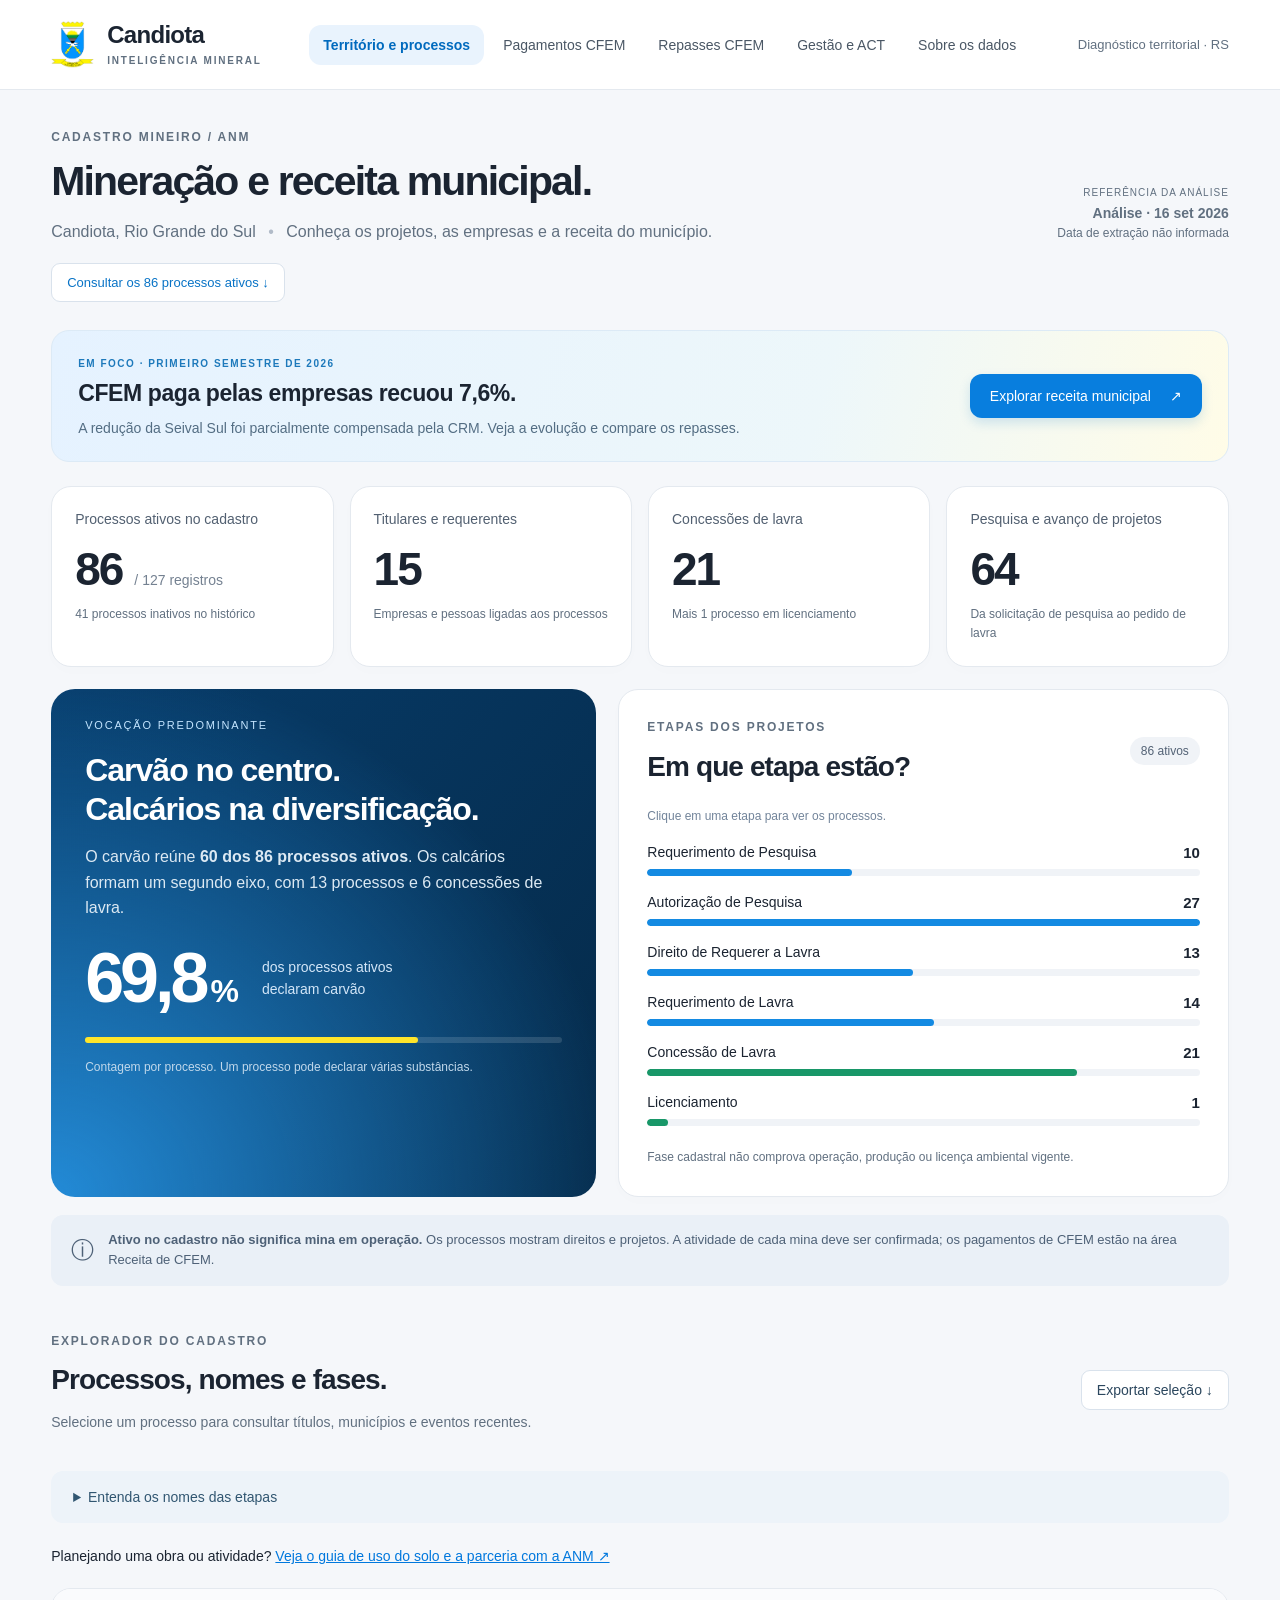
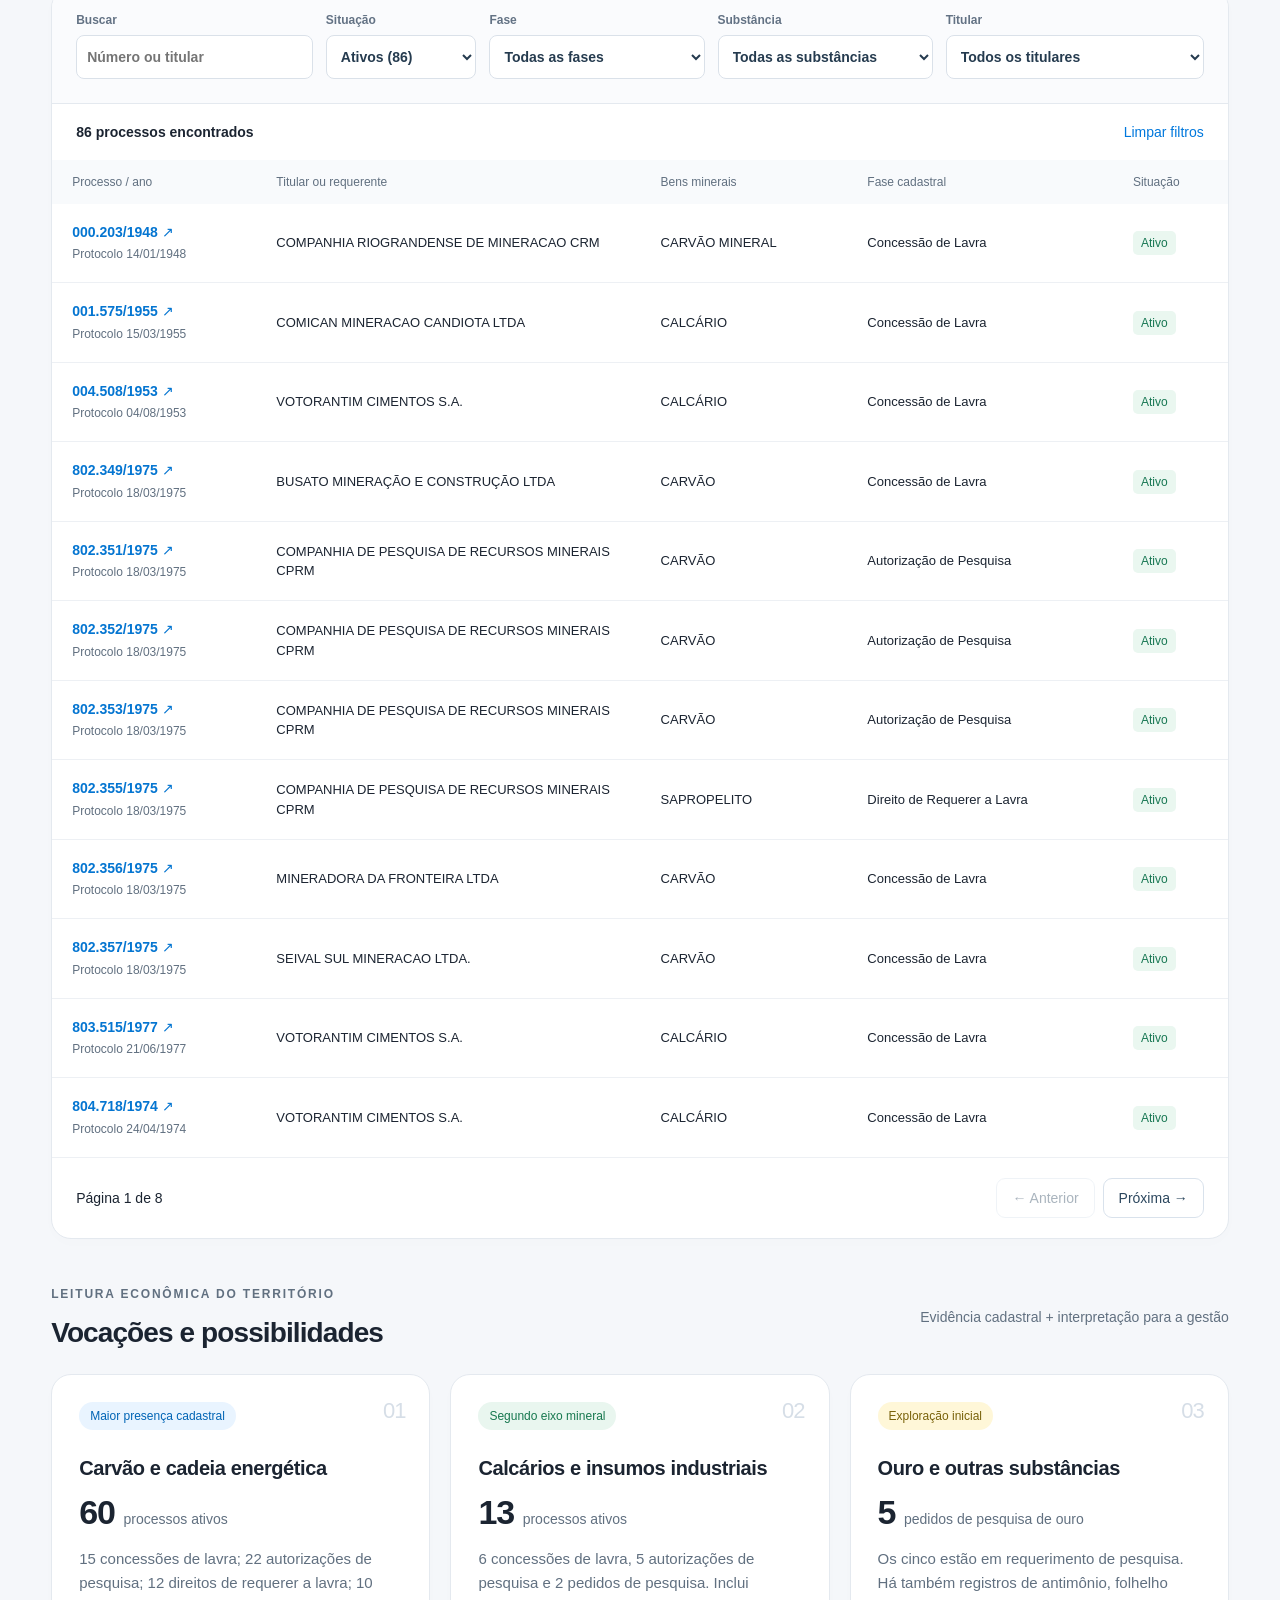
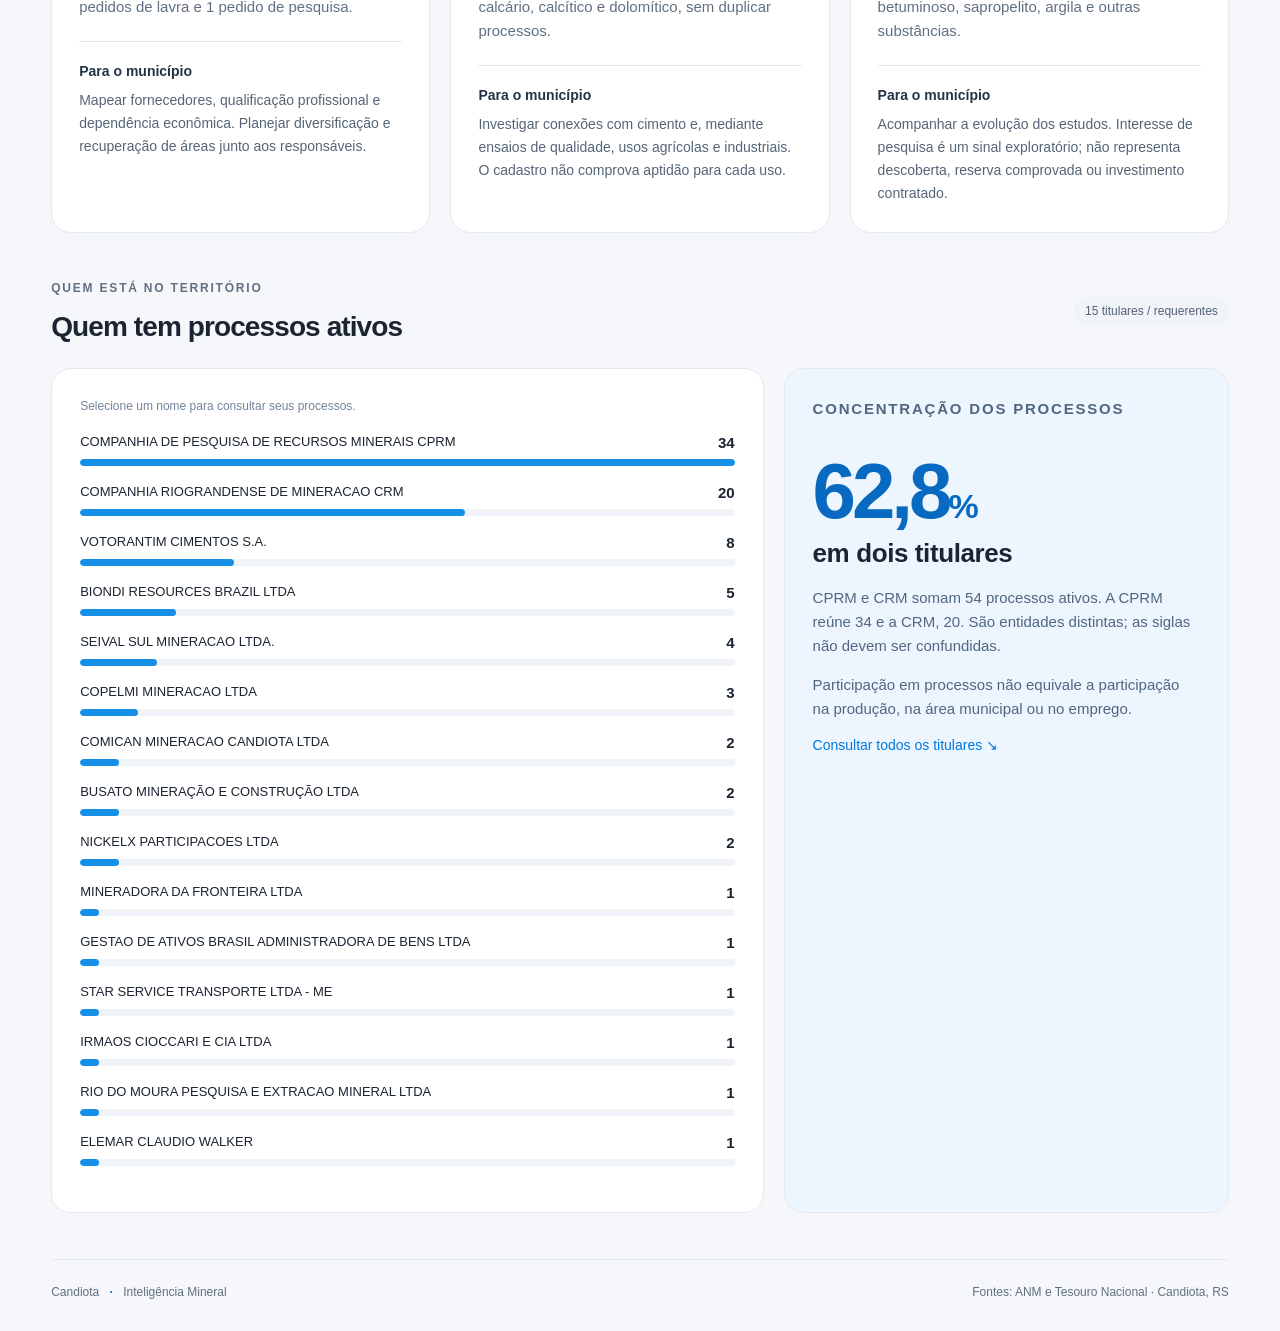
==== index.html @ e41a621b "Add files via upload" ====
<!doctype html><html lang="pt-BR"><head><meta charset="utf-8"><meta name="viewport" content="width=device-width,initial-scale=1"><title>Candiota · Inteligência Mineral</title><meta name="description" content="Diagnóstico do Cadastro Mineiro de Candiota: vocações, processos, titulares e agenda municipal."><link rel="icon" href="data:image/svg+xml,%3Csvg xmlns='http://www.w3.org/2000/svg' viewBox='0 0 32 32'%3E%3Crect width='32' height='32' rx='8' fill='%230084ee'/%3E%3Cpath d='M5 24 16 7 27 24Z' fill='%23ffe500'/%3E%3C/svg%3E"><style>:root{font-family:Inter,-apple-system,BlinkMacSystemFont,'Segoe UI',sans-serif;color:#1b2431;background:#f5f7fa;font-synthesis:none;--blue:#0078dd;--muted:#617080;--line:#e4e9ef}*{box-sizing:border-box}html{scroll-behavior:smooth;scroll-padding-top:105px}body{margin:0}header{height:90px;display:flex;align-items:center;justify-content:space-between;padding:0 4%;border-bottom:1px solid var(--line);background:#ffffffed;position:sticky;top:0;z-index:4;backdrop-filter:blur(18px)}a{color:var(--blue)}.brand{display:flex;gap:13px;align-items:center;text-decoration:none;color:inherit;font-weight:650;font-size:24px;letter-spacing:-.7px}.brand img{width:43px;height:49px;object-fit:contain}.brand small{display:block;font-size:10px;letter-spacing:1.8px;margin-top:4px;color:var(--muted)}nav{display:flex;gap:30px}nav a{font-size:14px;text-decoration:none;color:#4a5765}nav a:hover{color:var(--blue)}.edition{font-size:13px;color:var(--muted)}main{max-width:1440px;margin:auto;padding:38px 4% 0}section{margin-bottom:46px}.heading{display:flex;justify-content:space-between;align-items:center;margin-bottom:28px}.eyebrow{font-size:12px;letter-spacing:1.8px;font-weight:700;color:var(--muted);margin:0 0 12px}h1{font-size:clamp(30px,3.2vw,46px);line-height:1.12;letter-spacing:-1.8px;margin:0 0 14px;font-weight:650}h2{font-size:28px;letter-spacing:-.9px;font-weight:650;line-height:1.2;margin:0}h3{font-size:20px;line-height:1.3;letter-spacing:-.4px;margin:18px 0 12px}p{font-size:16px;line-height:1.6}small{font-size:12px;line-height:1.5}.lead{margin:0;color:var(--muted)}.lead span{margin:0 8px;color:#b1bbc8}.stamp{text-align:right;font-size:10px;letter-spacing:1px;color:var(--muted)}.stamp strong{display:block;font-size:14px;letter-spacing:0;margin:7px 0 3px}.stamp small{letter-spacing:0}.metrics{display:grid;grid-template-columns:repeat(4,1fr);gap:16px;margin-bottom:22px}.metrics article,.card{background:white;border:1px solid var(--line);border-radius:20px;box-shadow:0 4px 16px #182f4803}.metrics article{padding:23px}.metrics article>span{color:#526071;font-size:14px}.metrics strong{display:block;font-size:46px;letter-spacing:-2px;line-height:1.2;margin:14px 0 8px;font-weight:600}.metrics strong small{letter-spacing:0;font-size:14px;font-weight:400;color:#748191;margin-left:12px}.metrics p{font-size:12px;margin:0;color:var(--muted)}.overview{display:grid;grid-template-columns:1fr 1.12fr;gap:22px}.insight{border-radius:24px;padding:30px 34px;color:white;background:radial-gradient(ellipse at 0 100%,#238bd7,transparent 75%),linear-gradient(130deg,#073c6a,#052a49);position:relative;overflow:hidden}.tag{font-size:11px;letter-spacing:1.8px;color:#c4e5ff;margin-bottom:20px}.insight h2{font-size:32px;letter-spacing:-1px}.insight p{color:#dce9f3;font-size:16px;max-width:490px}.coal{display:flex;align-items:center;gap:24px;margin:22px 0 10px}.coal strong{font-size:70px;letter-spacing:-4px;line-height:1}.coal strong span{font-size:32px;margin-left:5px;letter-spacing:-1px}.coal div{font-size:14px;color:#d3e6f8;line-height:1.6}.track{height:6px;background:#ffffff22;border-radius:8px;margin:24px 0 14px}.track i{display:block;height:100%;border-radius:8px;background:#ffe52b}.insight small{color:#c1d8eb}.card{padding:28px}.section-top{display:flex;justify-content:space-between;align-items:center;gap:20px;margin-bottom:24px}.pill{display:inline-block;background:#f0f3f7;color:#536275;font-size:12px;padding:7px 11px;border-radius:30px;white-space:nowrap}.blue{background:#e9f4ff;color:#0064b5}.green{background:#e9f6ef;color:#17784f}.gold{background:#fff7d8;color:#79620a}.barrow{margin:18px 0}.barlabel{display:flex;justify-content:space-between;gap:20px;font-size:14px;margin-bottom:8px}.barlabel b{font-size:15px}.bartrack{height:7px;border-radius:10px;background:#f0f3f7;overflow:hidden}.bartrack i{display:block;background:#168fe6;height:100%;border-radius:10px}.note{font-size:12px;color:var(--muted);margin:22px 0 0}.notice{display:flex;gap:14px;align-items:center;padding:15px 20px;margin-top:18px;border-radius:12px;background:#eaf0f7;color:#4e6177}.notice span{font-size:23px}.notice p{font-size:13px;line-height:1.6;margin:0}.muted{color:var(--muted);font-size:14px}.vocations{display:grid;grid-template-columns:repeat(3,1fr);gap:20px}.vocations .card{position:relative;padding:27px}.number{position:absolute;right:24px;top:23px;color:#d6dee7;font-size:22px;letter-spacing:-1px}.vocations h3{margin-top:25px}.big{font-size:34px;font-weight:600;letter-spacing:-1px}.big small{font-size:14px;letter-spacing:0;font-weight:400;color:var(--muted)}.vocations p,.agenda p{font-size:15px;color:var(--muted)}.takeaway{border-top:1px solid var(--line);margin-top:22px;padding-top:18px;font-size:14px;color:#556576;line-height:1.65}.takeaway b{display:block;color:#233447;margin-bottom:6px}.holders-grid{display:grid;grid-template-columns:1.6fr 1fr;gap:20px}.holder-name{font-size:13px}.concentration{background:#edf5ff}.concentration>strong{display:block;font-size:78px;font-weight:550;letter-spacing:-4px;margin:25px 0 0;color:#076ac0}.concentration>strong span{font-size:34px}.concentration h3{font-size:26px;margin-top:0}.concentration p{color:#51677f;font-size:15px}.text-link{font:inherit;color:var(--blue);background:none;border:0;text-decoration:none;cursor:pointer;font-size:14px;padding:0}.outline{border:1px solid #d9e2ec;background:white;border-radius:9px;padding:11px 15px;font:inherit;font-size:14px;cursor:pointer;color:#2c475e}.outline:hover{background:#f1f7ff}button:disabled{opacity:.4;cursor:default}.explorer{padding:0;overflow:hidden}.filters{display:grid;grid-template-columns:1.1fr .7fr 1fr 1fr 1.2fr;gap:13px;padding:24px;background:#fafbfd;border-bottom:1px solid var(--line)}label{font-size:12px;font-weight:600;color:#637284}input,select{display:block;width:100%;min-width:0;margin-top:8px;padding:12px 10px;border:1px solid #dae1e9;background:white;color:#253b4f;border-radius:8px;font:inherit;font-size:14px;min-height:44px}.table-caption,.pagination{display:flex;align-items:center;justify-content:space-between;padding:20px 24px;font-size:14px}.table-scroll{overflow:auto}table{border-collapse:collapse;width:100%;font-size:13px}th{text-align:left;font-size:12px;font-weight:500;color:var(--muted);background:#f8fafc;padding:15px 20px}td{padding:19px 20px;border-bottom:1px solid #edf0f4;line-height:1.5}td:first-child{white-space:nowrap}td:nth-child(2){max-width:290px}td:nth-child(3){max-width:240px}.process-link{color:#0475d1;border:0;background:none;padding:0;font-weight:600;font-size:14px;cursor:pointer;text-align:left}.process-link:hover{text-decoration:underline}td small{display:block;color:var(--muted);margin-top:3px}.status{font-size:12px;color:#187753;background:#eaf7f0;padding:5px 8px;border-radius:5px}.inactive{color:#697786;background:#f0f2f5}.pagination>div{display:flex;gap:8px}.agenda{display:grid;grid-template-columns:repeat(3,1fr);gap:20px}.method{border-top:1px solid #dce3eb;padding-top:36px}.method-grid{display:grid;grid-template-columns:1fr 1fr;gap:50px}.method p{font-size:14px;color:var(--muted)}.method h3{font-size:17px;margin-top:26px}.method details{border-top:1px solid var(--line);margin-top:18px;padding-top:22px}.method summary{cursor:pointer;font-size:15px;font-weight:600}footer{border-top:1px solid var(--line);padding:25px 0 32px;display:flex;justify-content:space-between;color:var(--muted);font-size:12px}footer b{color:var(--blue);margin:0 7px}dialog{border:0;border-radius:22px;max-width:820px;width:92%;max-height:88vh;padding:30px;color:#253447;box-shadow:0 30px 120px #0003}dialog::backdrop{background:#0b233768;backdrop-filter:blur(5px)}.dialog-head{display:flex;align-items:center;justify-content:space-between}.dialog-head button{border:0;border-radius:50%;width:34px;height:34px;cursor:pointer}.detail-grid{display:grid;grid-template-columns:1fr 1fr;gap:0 24px}.detail-grid p{font-size:14px;margin:13px 0}.detail-grid b{display:block;font-size:12px;color:var(--muted);margin-bottom:5px}dialog li{font-size:14px;line-height:1.6;margin:12px 0}dialog h3{border-top:1px solid var(--line);padding-top:20px}.empty{text-align:center;padding:50px;color:var(--muted)}:focus-visible{outline:3px solid #ffdb00;outline-offset:3px}@media(max-width:1100px){.edition{display:none}.metrics article{padding:18px}.metrics strong small{display:block;margin:0}.vocations{gap:12px}.filters{grid-template-columns:repeat(3,1fr)}.stamp{display:none}.insight{padding:26px}.section-top>.muted{max-width:240px;text-align:right}}@media(max-width:750px){header{height:auto;min-height:80px;padding:14px 5%;flex-wrap:wrap;gap:18px}nav{gap:20px;overflow:auto;width:100%;padding-bottom:3px}nav a{font-size:13px;white-space:nowrap}main{padding:28px 5% 0}.metrics{grid-template-columns:1fr 1fr;gap:10px}.metrics strong{font-size:38px}.metrics article>span{font-size:12px}.overview,.vocations,.holders-grid,.agenda,.method-grid{grid-template-columns:1fr}.heading{margin-bottom:24px}.lead{font-size:14px}h1{letter-spacing:-1px}.section-top{align-items:flex-start}.section-top>.muted{display:none}h2{font-size:25px}.filters{grid-template-columns:1fr 1fr;padding:16px}.filters label:first-child{grid-column:1/-1}.card{padding:23px}.explorer{padding:0}.pagination{padding:16px;font-size:12px}.outline{padding:9px 10px;font-size:12px}.method-grid{gap:0}footer{display:block;line-height:1.8}footer span{display:block}.detail-grid{grid-template-columns:1fr}.insight h2{font-size:30px}section{margin-bottom:34px}}@media print{header{position:static}nav,.filters,.pagination,#export{display:none}body{background:white}.card,.insight{break-inside:avoid}section{page-break-inside:auto}dialog{display:none}}
</style><style>.cfem-warning{margin:0 0 22px;background:#fff7dd;color:#65551b}.fiscal-metrics strong{font-size:36px;letter-spacing:-1.5px}.fiscal-metrics strong small{display:inline;font-size:14px;letter-spacing:0;margin-left:5px}.fiscal-main{margin:22px 0;padding:28px}.fiscal-main h3,.fiscal-two h3{margin-top:0}.fiscal-main>.section-top{margin-bottom:12px}.compact{min-width:120px;max-width:280px}.legend{display:flex;gap:24px;flex-wrap:wrap;margin:20px 0;color:var(--muted);font-size:13px}.legend span{display:flex;align-items:center;gap:8px}.legend i{width:10px;height:10px;border-radius:3px}.annual-chart{height:220px;display:flex;align-items:flex-end;justify-content:space-around;gap:20px;margin:35px 0 10px;padding:0 15px;border-bottom:1px solid var(--line)}.annual-group{flex:1;height:100%;text-align:center;max-width:180px}.annual-bars{height:185px;display:flex;align-items:flex-end;gap:10px;justify-content:center}.annual-bar{width:40%;max-width:50px;border-radius:7px 7px 0 0;position:relative;min-height:2px}.bluebar{background:#0788e7}.greenbar{background:#17a275}.annual-bar span{position:absolute;bottom:100%;left:50%;transform:translateX(-50%);font-size:12px;padding-bottom:7px;color:#45576b}.annual-group>strong{display:block;font-size:13px;margin-top:13px}.fiscal-two{display:grid;grid-template-columns:1fr 1fr;gap:22px;margin:22px 0}.fiscal-two p{font-size:15px;color:#5b6b7b}.fiscal-two p.note{font-size:12px}.driver{padding:14px 0;border-bottom:1px solid var(--line);display:flex;gap:20px;justify-content:space-between;font-size:13px}.driver span{max-width:67%}.driver b{white-space:nowrap}.negative{color:#b84a36}.positive{color:#187953}#cf-payers td{white-space:nowrap;font-variant-numeric:tabular-nums}#cf-payers td:first-child{white-space:normal;min-width:280px}#cf-payers td small{max-width:320px}.heatmap th,.heatmap td{padding:10px 3px;font-size:11px;text-align:center}.heatmap th:first-child,.heatmap td:first-child{text-align:left;min-width:145px;white-space:normal;font-size:12px;max-width:180px;padding-right:12px}.heat{display:inline-flex;align-items:center;justify-content:center;width:22px;height:27px;background:#f1f4f8;border-radius:4px;color:#a3adbb}.heat.paid{background:#1685df;color:white}.heat.outside{background:repeating-linear-gradient(45deg,#f4f5f7,#f4f5f7 3px,#e8ecf1 3px,#e8ecf1 4px)}.process-cf{display:flex;justify-content:space-between;flex-wrap:wrap;gap:6px;border-bottom:1px solid var(--line);padding:12px 0;font-size:13px}.process-cf small{flex-basis:100%;color:var(--muted);font-size:11px}.monthly-bars{display:flex;height:200px;gap:15px;align-items:flex-end;border-bottom:1px solid var(--line);padding:10px 0}.monthly-group{flex:1;text-align:center;height:100%;min-width:0}.monthly-columns{height:160px;display:flex;gap:4px;align-items:flex-end;justify-content:center}.monthly-columns i{display:block;width:35%;max-width:30px;border-radius:4px 4px 0 0}.monthly-group small{display:block;margin-top:10px}.fiscal-method summary{cursor:pointer;font-weight:600;font-size:15px}.fiscal-method p{font-size:14px;line-height:1.7;color:var(--muted)}.fiscal-main table{font-variant-numeric:tabular-nums}.fiscal-main th,.fiscal-main td{padding:15px 12px}.fiscal-main td:not(:first-child){white-space:nowrap}.fiscal-method{margin-top:22px}@media(max-width:1100px){.fiscal-two{grid-template-columns:1fr}.fiscal-metrics strong{font-size:30px}.fiscal-metrics strong small{display:block;margin:0}}@media(max-width:750px){.fiscal-main{padding:20px 15px}.fiscal-main>.section-top{display:block}.compact{margin-top:15px;display:block}.annual-chart{gap:8px;padding:0}.annual-bars{gap:5px}.annual-bar span{font-size:11px}.monthly-bars{gap:5px}.monthly-group small{font-size:10px}.fiscal-metrics strong{font-size:26px}.fiscal-main th,.fiscal-main td{font-size:12px}.fiscal-two{gap:16px}.legend{gap:10px;font-size:12px}}
</style><style>[hidden]{display:none!important}nav a{padding:12px 14px;border-radius:12px;transition:background .2s,color .2s}nav{gap:5px}nav a.selected{background:#e9f3fd;color:#006abe;font-weight:600}.quick-insight{display:flex;align-items:center;justify-content:space-between;gap:25px;background:linear-gradient(105deg,#e5f2ff,#edf7fa 65%,#fffce7);border:1px solid #dceaf6;border-radius:18px;padding:22px 26px;margin:0 0 24px}.quick-insight h3{font-size:23px;margin:8px 0}.quick-insight p{font-size:14px;color:#536d83;margin:0}.quick-insight .eyebrow{font-size:10px;letter-spacing:1.5px;color:#1d79bb}.primary{padding:14px 20px;background:#087ede;border-radius:12px;box-shadow:0 5px 12px #0074c82a;color:white;text-decoration:none;font-size:14px;white-space:nowrap}.primary span{margin-left:15px}.interaction-hint{font-size:12px;color:#72849a;margin:0 0 8px}#phase-chart .barrow,#holder-chart .barrow{cursor:pointer;transition:transform .2s,background .2s;border-radius:7px}#phase-chart .barrow:hover,#holder-chart .barrow:hover{transform:translateX(4px);background:#f5faff}.bartrack i{animation:bar-reveal .7s cubic-bezier(.16,1,.3,1);transform-origin:left}.cf-focus{margin:24px 0 30px;border:1px solid #cbdff1;box-shadow:0 10px 45px #1e4a7c08;padding:28px}.cf-focus h3{margin:0 0 6px}.focus-filters{display:grid;grid-template-columns:.55fr .8fr 1.5fr 1fr;gap:16px;padding-bottom:24px;border-bottom:1px solid var(--line)}.focus-summary{display:grid;grid-template-columns:1.2fr 1fr 1fr;gap:24px;padding:24px 0 30px}.focus-summary span{display:block;font-size:13px;color:var(--muted)}.focus-summary strong{display:block;font-weight:600;font-size:32px;letter-spacing:-1px;margin:10px 0 5px}.focus-summary small{color:var(--muted)}.focus-grid{display:grid;grid-template-columns:1.1fr 1fr;gap:32px}.focus-grid h4{font-size:15px;margin:0 0 20px;font-weight:600}.filterbar{display:grid;grid-template-columns:1fr auto;gap:10px;position:relative;text-align:left;width:100%;border:0;background:#f6f9fc;padding:14px 14px 18px;border-radius:8px;margin:8px 0;cursor:pointer;color:#3d5368;font-family:inherit}.filterbar span{font-size:12px}.filterbar b{font-size:13px;font-weight:600;white-space:nowrap}.filterbar i{position:absolute;bottom:0;height:4px;background:#168be8;border-radius:6px;animation:bar-reveal .5s ease;transform-origin:left}.mineralbar i{background:#169870}.filterbar:hover{background:#eaf3fd}.focus-months{grid-column:1/-1}.focus-month-grid{display:flex;gap:15px}.focus-month-cell{flex:1;min-width:0;text-align:center}.focus-month-cell>span{display:block;font-size:11px;color:#576e84;white-space:nowrap}.focus-month-cell>div{height:115px;display:flex;justify-content:center;align-items:flex-end;margin:10px 0}.focus-month-cell i{width:70%;max-width:60px;border-radius:7px 7px 0 0;background:linear-gradient(#279cf4,#076ec8);animation:rise .6s cubic-bezier(.16,1,.3,1);transform-origin:bottom}.focus-month-cell>b{font-size:12px;font-weight:500;color:var(--muted)}.focus-caption{margin:24px 0 14px!important}.cf-focus summary{font-size:14px;cursor:pointer;color:#0871c3}.focus-count{font-size:12px}.plain-glossary{margin:0 0 22px;background:#edf3f9;border-radius:12px;padding:18px 22px}.plain-glossary summary{font-size:14px;cursor:pointer;color:#315671}.glossary-grid{display:grid;grid-template-columns:repeat(3,1fr);gap:24px}.glossary-grid p{font-size:14px;color:#586e82;line-height:1.6}.glossary-grid b{display:block;color:#284760;margin-bottom:8px}.process-cf[role=button],#cf-payers tr,#cf-annual-chart .annual-group{cursor:pointer}.process-cf[role=button]:hover,#cf-payers tr:hover{background:#f0f7ff}#agenda>.card{margin:0 0 24px}section:not([hidden]){animation:section-in .5s cubic-bezier(.2,.8,.2,1)}.metric-enter{transition:transform .25s,box-shadow .25s}.metric-enter:hover{transform:translateY(-3px);box-shadow:0 12px 28px #2444660c}.annual-bar,.monthly-columns i{animation:rise .6s ease;transform-origin:bottom}.cf-focus{scroll-margin-top:115px}@keyframes section-in{from{opacity:.3;transform:translateY(10px)}to{opacity:1;transform:none}}@keyframes bar-reveal{from{transform:scaleX(.05)}to{transform:scaleX(1)}}@keyframes rise{from{transform:scaleY(.05)}to{transform:scaleY(1)}}@media(prefers-reduced-motion:reduce){*,*::before,*::after{animation:none!important;transition:none!important;scroll-behavior:auto!important}}@media(max-width:1100px){.edition{display:none}.focus-summary strong{font-size:27px}.focus-month-cell>span{font-size:10px}.focus-filters{grid-template-columns:1fr 1fr}.quick-insight{padding:20px}.quick-insight h3{font-size:20px}nav a{padding:10px;font-size:13px}.primary{padding:12px;font-size:12px}}@media(max-width:750px){.quick-insight{display:block}.quick-insight .primary{display:inline-block;margin-top:18px}.focus-grid{grid-template-columns:1fr}.focus-summary{grid-template-columns:1fr;gap:20px}.focus-summary>div{border-bottom:1px solid var(--line);padding-bottom:15px}.focus-summary strong{font-size:30px}.cf-focus{padding:20px 16px}.focus-filters{gap:14px}.focus-month-grid{gap:8px;overflow-x:auto}.focus-month-cell{min-width:75px}.glossary-grid{grid-template-columns:1fr;gap:5px}nav{gap:5px}nav a{font-size:12px;padding:8px 10px}.filterbar{grid-template-columns:1fr}.filterbar b{font-size:14px}.focus-caption{display:block}.focus-caption button{margin-top:8px}.cf-focus{scroll-margin-top:150px}.brand{font-size:22px}}
.cf-tabs{display:flex;gap:6px;background:#e9eef5;padding:6px;border-radius:14px;margin:22px 0;overflow:auto}.cf-tabs button{border:0;background:none;border-radius:10px;padding:13px 22px;color:#586b7e;font:inherit;font-size:14px;white-space:nowrap;cursor:pointer;transition:all .2s}.cf-tabs button[aria-selected=true]{background:white;color:#076cc0;box-shadow:0 2px 6px #24446614;font-weight:600}.cf-panel:not([hidden]){animation:section-in .4s ease}.cf-panel .cf-focus{margin-top:0}@media(max-width:750px){.cf-tabs button{font-size:12px;padding:12px 14px}}
.filterbar .payment-share{display:block;margin-top:5px;font-size:12px;font-weight:600;color:#0872bd;white-space:normal}.mineralbar .payment-share{color:#13765a}.payment-story{background:#edf5fd;border:1px solid #d9e9f8;border-radius:14px;padding:18px 22px;margin:0 0 26px}.payment-story p{margin:0 0 8px;font-size:15px;color:#294b68}.payment-story p>b{display:block;margin-bottom:6px}.payment-story small{display:block;color:#5d7185;line-height:1.6}.filterbar>span{align-self:center}
</style><style>.two-metrics{grid-template-columns:1fr 1fr}.rep-kpis{display:grid;grid-template-columns:1.2fr 1fr 1fr;gap:25px;margin:25px 0 15px}.rep-kpis span,.rep-kpis small{display:block;color:var(--muted);font-size:13px}.rep-kpis strong{display:block;font-size:30px;font-weight:600;letter-spacing:-1px;margin:12px 0 7px}.rep-annual-button{background:none;border:0;padding:0;font:inherit;color:inherit;cursor:pointer}.rep-annual-button:hover .greenbar{background:#108359}.scope-label{font-size:13px;color:#56758e;padding:0 4px}.line-scroll{overflow-x:auto}.line-scroll svg{display:block;width:100%;min-width:570px}.line-scroll svg g[role=button]{cursor:pointer}.line-scroll svg g.chosen circle:last-child{r:7;stroke-width:3}.line-scroll svg g:focus{outline:none}.line-scroll svg g:focus circle:last-child{stroke:#b39600;r:7}.line-selected{font-size:13px;color:#586f85;background:#f2f7fc;border-radius:9px;padding:12px 15px;min-height:44px}.near-processes{display:inline-block;text-decoration:none;margin-top:18px;background:white;color:#0873c6;font-size:13px}.line-scroll svg path{animation:section-in .6s ease}@media(max-width:750px){.rep-kpis{grid-template-columns:1fr}.rep-kpis strong{font-size:28px}.two-metrics{grid-template-columns:1fr 1fr}.line-selected{font-size:12px}}
</style><style>.gov-head{margin:32px 0 22px;max-width:900px}.gov-head>p:last-child{color:var(--muted);max-width:820px}.act-status{display:grid;grid-template-columns:1.1fr 1fr;gap:32px;background:linear-gradient(120deg,#e7f2ff,#f5f9ff);border:1px solid #cbdff3;border-radius:22px;padding:28px;margin-bottom:18px}.act-status h3{font-size:25px}.act-status p{margin-bottom:0}.act-status details{align-self:center}.gov-grid{display:grid;grid-template-columns:repeat(3,1fr);gap:18px}.gov-grid p{font-size:15px;color:#566579}.gov-grid h3{margin-top:13px}.gov-limit{background:#fff9de;border-left:3px solid #e0c831;border-radius:0 12px 12px 0;padding:18px 22px;font-size:14px}.act-steps{margin:26px 0 38px}.act-steps h3{margin:0}.act-steps details,.land-detail details{border-bottom:1px solid var(--line);padding:17px 0}.act-steps summary,.land-detail summary,.act-status summary{cursor:pointer;font-weight:600;line-height:1.5}.act-steps summary span{display:inline-flex;align-items:center;justify-content:center;width:28px;height:28px;border-radius:9px;background:#e9f3ff;color:#086fbc;margin:0 10px}.act-steps details p{max-width:950px;font-size:15px}.gov-sources{font-size:12px;line-height:1.8;color:var(--muted);margin:20px 0}.gov-sources a{white-space:normal}.land-detail{margin:20px 0}.gov-jump{font-size:14px;margin-bottom:20px}.governance{margin-bottom:38px}.land-detail details p{font-size:15px;max-width:1000px}@media(max-width:850px){.gov-grid,.act-status{grid-template-columns:1fr}.act-status{gap:14px;padding:23px}.act-status h3{font-size:23px}.gov-grid{gap:12px}}
</style></head><body>
<header><a class="brand" href="#"><img src="[data-uri]" alt="Brasão de Candiota"><span>Candiota<small>INTELIGÊNCIA MINERAL</small></span></a><nav aria-label="Navegação principal"><a href="#panorama">Panorama</a><a href="#vocacoes">Vocações</a><a href="#processos">Processos</a><a href="#agenda">Agenda pública</a></nav><span class="edition">Diagnóstico territorial · RS</span></header>
<main><section id="panorama"><div class="heading"><div><p class="eyebrow">CADASTRO MINEIRO / ANM</p><h1>Mineração e receita municipal.</h1><p class="lead">Candiota, Rio Grande do Sul <span>•</span> Conheça os projetos, as empresas e a receita do município.</p></div><div class="stamp">REFERÊNCIA DA ANÁLISE<strong>Análise · 16 set 2026</strong><small>Data de extração não informada</small></div></div>
<div class="metrics"><article><span>Processos ativos no cadastro</span><strong>86<small>/ 127 registros</small></strong><p>41 processos inativos no histórico</p></article><article><span>Titulares e requerentes</span><strong>15</strong><p>Empresas e pessoas ligadas aos processos</p></article><article><span>Concessões de lavra</span><strong>21</strong><p>Mais 1 processo em licenciamento</p></article><article><span>Pesquisa e avanço de projetos</span><strong>64</strong><p>Da solicitação de pesquisa ao pedido de lavra</p></article></div>
<div class="overview"><article class="insight"><div class="tag">VOCAÇÃO PREDOMINANTE</div><h2>Carvão no centro.<br>Calcários na diversificação.</h2><p>O carvão reúne <b>60 dos 86 processos ativos</b>. Os calcários formam um segundo eixo, com 13 processos e 6 concessões de lavra.</p><div class="coal"><strong>69,8<span>%</span></strong><div>dos processos ativos<br>declaram carvão</div></div><div class="track"><i style="width:69.8%"></i></div><small>Contagem por processo. Um processo pode declarar várias substâncias.</small></article><article class="card phases"><div class="section-top"><div><p class="eyebrow">ETAPAS DOS PROJETOS</p><h2>Em que etapa estão?</h2></div><span class="pill">86 ativos</span></div><div id="phase-chart"></div><p class="note">Fase cadastral não comprova operação, produção ou licença ambiental vigente.</p></article></div>
<div class="notice"><span aria-hidden="true">ⓘ</span><p><b>Ativo no cadastro não significa mina em operação.</b> Os processos mostram direitos e projetos. A atividade de cada mina deve ser confirmada; os pagamentos de CFEM estão na área Receita de CFEM.</p></div></section>
<section id="vocacoes"><div class="section-top"><div><p class="eyebrow">LEITURA ECONÔMICA DO TERRITÓRIO</p><h2>Vocações e possibilidades</h2></div><span class="muted">Evidência cadastral + interpretação para a gestão</span></div><div class="vocations"><article class="card"><span class="number">01</span><span class="pill blue">Maior presença cadastral</span><h3>Carvão e cadeia energética</h3><strong class="big">60 <small>processos ativos</small></strong><p>15 concessões de lavra; 22 autorizações de pesquisa; 12 direitos de requerer a lavra; 10 pedidos de lavra e 1 pedido de pesquisa.</p><div class="takeaway"><b>Para o município</b>Mapear fornecedores, qualificação profissional e dependência econômica. Planejar diversificação e recuperação de áreas junto aos responsáveis.</div></article><article class="card"><span class="number">02</span><span class="pill green">Segundo eixo mineral</span><h3>Calcários e insumos industriais</h3><strong class="big">13 <small>processos ativos</small></strong><p>6 concessões de lavra, 5 autorizações de pesquisa e 2 pedidos de pesquisa. Inclui calcário, calcítico e dolomítico, sem duplicar processos.</p><div class="takeaway"><b>Para o município</b>Investigar conexões com cimento e, mediante ensaios de qualidade, usos agrícolas e industriais. O cadastro não comprova aptidão para cada uso.</div></article><article class="card"><span class="number">03</span><span class="pill gold">Exploração inicial</span><h3>Ouro e outras substâncias</h3><strong class="big">5 <small>pedidos de pesquisa de ouro</small></strong><p>Os cinco estão em requerimento de pesquisa. Há também registros de antimônio, folhelho betuminoso, sapropelito, argila e outras substâncias.</p><div class="takeaway"><b>Para o município</b>Acompanhar a evolução dos estudos. Interesse de pesquisa é um sinal exploratório; não representa descoberta, reserva comprovada ou investimento contratado.</div></article></div></section>
<section id="titulares"><div class="section-top"><div><p class="eyebrow">QUEM ESTÁ NO TERRITÓRIO</p><h2>Quem tem processos ativos</h2></div><span class="pill">15 titulares / requerentes</span></div><div class="holders-grid"><article class="card"><div id="holder-chart"></div></article><article class="card concentration"><p class="eyebrow">CONCENTRAÇÃO DOS PROCESSOS</p><strong>62,8<span>%</span></strong><h3>em dois titulares</h3><p>CPRM e CRM somam 54 processos ativos. A CPRM reúne 34 e a CRM, 20. São entidades distintas; as siglas não devem ser confundidas.</p><p>Participação em processos não equivale a participação na produção, na área municipal ou no emprego.</p><a href="#processos" class="text-link">Consultar todos os titulares ↘</a></article></div></section>
<section id="processos"><div class="section-top"><div><p class="eyebrow">EXPLORADOR DO CADASTRO</p><h2>Processos, nomes e fases.</h2><p class="muted">Selecione um processo para consultar títulos, municípios e eventos recentes.</p></div><button id="export" class="outline">Exportar seleção ↓</button></div><div class="card explorer"><div class="filters"><label>Buscar<input id="search" type="search" placeholder="Número ou titular"></label><label>Situação<select id="status"><option value="active">Ativos (86)</option><option value="all">Todos (127)</option><option value="inactive">Inativos (41)</option></select></label><label>Fase<select id="phase"><option value="">Todas as fases</option></select></label><label>Substância<select id="substance"><option value="">Todas as substâncias</option></select></label><label>Titular<select id="holder"><option value="">Todos os titulares</option></select></label></div><div class="table-caption"><strong id="results" aria-live="polite"></strong><button id="reset" class="text-link">Limpar filtros</button></div><div class="table-scroll"><table><thead><tr><th>Processo / ano</th><th>Titular ou requerente</th><th>Bens minerais</th><th>Fase cadastral</th><th>Situação</th></tr></thead><tbody id="rows"></tbody></table></div><div class="pagination"><span id="page-info"></span><div><button id="prev" class="outline">← Anterior</button><button id="next" class="outline">Próxima →</button></div></div></div></section>
<section id="agenda"><div class="section-top"><div><p class="eyebrow">DO DIAGNÓSTICO À DECISÃO</p><h2>Uma agenda para a gestão municipal</h2></div><span class="muted">Propostas de ação • não são obrigações ou prazos legais</span></div><div class="agenda"><article class="card"><span class="pill blue">Primeiros 30 dias</span><h3>Conhecer quem opera</h3><p>Conferir as 21 concessões e o licenciamento com ANM, órgão ambiental e titulares. Levantar atividade efetiva, contatos institucionais e planos de recuperação.</p></article><article class="card"><span class="pill green">30 a 60 dias</span><h3>Medir a contribuição local</h3><p>Conferir as diferenças de CFEM com os demonstrativos oficiais e incluir os novos pagamentos da PGRM. Levantar produção, empregos e compras locais. Conversar com CPRM, CRM e titulares de calcário para entender projetos, restrições e demanda por fornecedores.</p></article><article class="card"><span class="pill gold">60 a 90 dias</span><h3>Planejar o território</h3><p>Cruzar polígonos minerários com limite municipal, uso do solo, água e áreas protegidas. Priorizar infraestrutura e diversificação com base em projetos verificados.</p></article></div></section>
<section class="method" id="metodologia"><p class="eyebrow">TRANSPARÊNCIA E LIMITES</p><h2>Como ler este diagnóstico</h2><div class="method-grid"><div><h3>O recorte</h3><p>Município CANDIOTA / RS, código 4304358, relacionado em ProcessoMunicipio. Os 127 números de processo são únicos. Ativo significa BTAtivo = S: 86 registros. A análise foi realizada em 16/09/2026; a data oficial de extração não consta nos arquivos.</p><h3>Titulares e substâncias</h3><p>Titularidade utiliza a relação “Titular\Requerente”. Vínculos e substâncias são considerados vigentes na referência de 16/09/2026 quando iniciados até essa data e sem fim ou com fim nessa data ou depois. Nomes do cadastro padronizados em caixa alta. Documentos pessoais não são exibidos.</p></div><div><h3>Área exige cuidado</h3><p>43 dos 86 processos ativos também se vinculam a outros municípios. A soma bruta das áreas integrais é 105.563,65 ha; não é área minerada nem área ocupada em Candiota. Pode haver sobreposição. Sem polígonos e recorte territorial, não cabe calcular percentual do município.</p><h3>O que ainda falta</h3><p>Os dados dos processos não informam reservas, produção, receita das empresas, empregos ou situação ambiental. Os pagamentos e repasses de CFEM são analisados em uma área própria, com duas bases adicionais. Títulos históricos e datas de vencimento são apresentados como registros, sem inferir validade jurídica atual. O último evento encontrado no recorte é de 08/09/2026.</p></div></div><details><summary>Fontes, critérios e significado das fases</summary><div class="method-grid"><div><p><b>Arquivos utilizados:</b> Processo, ProcessoMunicipio, Municipio, ProcessoPessoa, Pessoa, TipoRelacao, FaseProcesso, ProcessoSubstancia, Substancia, TipoUsoSubstancia, ProcessoTitulo, DocumentoLegal, TipoDocumentoLegal, SituacaoDocumentoLegal, ProcessoEvento e Evento.</p><p><b>Agrupamentos:</b> carvão reúne CARVÃO e CARVÃO MINERAL; calcários reúnem CALCÁRIO, CALCÁRIO CALCÍTICO e CALCÁRIO DOLOMÍTICO. Cada processo conta uma vez por grupo. Grupos podem se sobrepor. Linhito permanece separado.</p><p><b>Conferências:</b> 127 processos = 86 ativos + 41 inativos; as seis fases ativas somam 86; todos os ativos possuem titular e substância pelo critério descrito.</p></div><div><p><b>Leitura simplificada:</b> requerimento de pesquisa é um pedido; autorização de pesquisa é a fase de investigação; direito de requerer a lavra permite avançar ao pedido; requerimento de lavra é um pedido de extração; concessão de lavra e licenciamento são fases associadas ao aproveitamento mineral. Nenhuma dessas classificações, isoladamente, confirma uma operação atual.</p><p><b>Fontes externas de contexto, consultadas em 16/09/2026:</b> <a href="https://www.gov.br/anm/pt-br/acesso-a-informacao/processos/consulta-a-processos/cadastro-mineiro" target="_blank" rel="noopener">ANM · Cadastro Mineiro</a>; <a href="https://www.gov.br/anm/pt-br/acesso-a-informacao/dados-abertos/bases-de-dados" target="_blank" rel="noopener">ANM · Bases de dados</a>; <a href="https://www.sgb.gov.br/carvao-mineral" target="_blank" rel="noopener">SGB · Carvão mineral</a>. O SGB contextualiza a importância geológica regional do carvão; estimativas históricas de reservas não foram usadas como números municipais atuais.</p></div></div></details></section><footer><span>Candiota <b>·</b> Inteligência Mineral</span><span>Fontes: ANM e Tesouro Nacional · Candiota, RS</span></footer></main>
<dialog id="detail"><div class="dialog-head"><span class="eyebrow">FICHA DO PROCESSO</span><button id="close" aria-label="Fechar detalhes">✕</button></div><div id="detail-content"></div></dialog><script>const DATA=[{"id":"000.203/1948","active":true,"phase":"Concessão de Lavra","year":1948,"area":246.15,"date":"1948-01-14 00:00:00","nup":"27201.000203/1948-60","holders":["COMPANHIA RIOGRANDENSE DE MINERACAO CRM"],"lessees":[],"substances":["CARVÃO MINERAL"],"uses":["Industrial"],"municipalities":["CANDIOTA"],"titles":[{"number":"30569","type":"Portaria de Lavra","document":"CLAV CONCESSÃO DE LAVRA","status":"Concedido (anterior à carga)","published":"1952-02-23","expires":""},{"number":"26286","type":"Alvará de Pesquisa","document":"ALVR ALVARÁ DE PESQUISA","status":"Concedido (anterior à carga)","published":"1949-02-03","expires":""}],"events":[{"date":"2020-11-23","name":"CONC LAV/DESMEMBRAMENTO EM PROFUNDIDADE DE ÁREA PROTOC"},{"date":"2020-11-23","name":"CONC LAV/DESMEMBRAMENTO EM PROFUNDIDADE DE ÁREA PROTOC"},{"date":"2020-11-23","name":"CONC LAV/DESMEMBRAMENTO EM PROFUNDIDADE DE ÁREA PROTOC"},{"date":"2020-11-23","name":"CONC LAV/DESMEMBRAMENTO EM PROFUNDIDADE DE ÁREA PROTOC"},{"date":"2020-11-21","name":"CONC LAV/DESMEMBRAMENTO EM PROFUNDIDADE DE ÁREA PROTOC"}]},{"id":"001.575/1955","active":true,"phase":"Concessão de Lavra","year":1955,"area":311.52,"date":"1955-03-15 00:00:00","nup":"27201.001575/1955-32","holders":["COMICAN MINERACAO CANDIOTA LTDA"],"lessees":[],"substances":["CALCÁRIO"],"uses":["Demais substâncias"],"municipalities":["CANDIOTA"],"titles":[{"number":"42858","type":"Portaria de Lavra","document":"CLAV CONCESSÃO DE LAVRA","status":"Concedido (anterior à carga)","published":"1957-12-19","expires":""}],"events":[{"date":"2026-08-17","name":"CONC LAV/EXIGÊNCIA PUBL"},{"date":"2026-04-24","name":"CONC LAV/CUMPRIMENTO EXIGÊNCIA PROTOC"},{"date":"2026-02-24","name":"CONC LAV/PRORROGAÇÃO PRAZO EXIGÊNCIA CONCEDIDA PUBL"},{"date":"2026-02-12","name":"CONC LAV/PRORROGAÇÃO PRAZO EXIGÊNCIA PROTOC"},{"date":"2025-12-16","name":"CONC LAV/EXIGÊNCIA PUBL"}]},{"id":"004.508/1953","active":true,"phase":"Concessão de Lavra","year":1953,"area":247.36,"date":"1953-08-04 00:00:00","nup":"27201.004508/1953-16","holders":["VOTORANTIM CIMENTOS S.A."],"lessees":[],"substances":["CALCÁRIO"],"uses":["Demais substâncias"],"municipalities":["CANDIOTA"],"titles":[{"number":"48392","type":"Portaria de Lavra","document":"CLAR CONCESSÃO DE LAVRA RETIFICADA","status":"Retificado","published":"1960-07-01","expires":""},{"number":"45777","type":"Portaria de Lavra","document":"CLAV CONCESSÃO DE LAVRA","status":"Concedido (anterior à carga)","published":"1959-04-23","expires":""}],"events":[{"date":"2025-03-24","name":"CONC LAV/RAL ANO BASE APRESENTADO"},{"date":"2023-12-20","name":"CONC LAV/SUSPENSÃO TRABALHOS LAVRA SOLICITAÇÃO PROTOC"},{"date":"2023-04-11","name":"TRANSF DIREITOS - INCORPORAÇÃO AVERBADA"},{"date":"2023-04-10","name":"TRANSF DIREITOS - INCORPORAÇÃO APROVADA PUBL"},{"date":"2023-04-05","name":"TRANSF DIREITOS - INCORPORAÇÃO AVERBADA"}]},{"id":"801.713/1971","active":false,"phase":"Disponibilidade","year":1971,"area":370.17,"date":"1971-02-03 00:00:00","nup":"27201.801713/1971-04","holders":["SERRANA DE MINERAÇÃO LTDA"],"lessees":[],"substances":["CALCÁRIO","CALCÁRIO MAGNESIANO","DOLOMITO"],"uses":["Demais substâncias"],"municipalities":["CANDIOTA","PINHEIRO MACHADO"],"titles":[{"number":"1547","type":"***","document":"NALV ALVARÁ DE PESQUISA RENOVADO","status":"Renovado","published":"1976-09-23","expires":""},{"number":"436","type":"Alvará de Pesquisa","document":"ALVR ALVARÁ DE PESQUISA","status":"Concedido (anterior à carga)","published":"1973-04-23","expires":""}],"events":[{"date":"2010-06-30","name":"DISPONIB/ÁREA S/PRETENDENTE PROCESSO ARQUIVADO - ÁREA LIVRE"},{"date":"2010-04-30","name":"REQ LAV/ÁREA DISPONIBILIDADE PARA LAVRA - EDITAL PUBL"},{"date":"2010-02-02","name":"REQ LAV/DESISTÊNCIA REQUERIMENTO LAVRA HOMOLOGADA PUBL"},{"date":"2008-12-29","name":"REQ LAV/DESISTÊNCIA DIREITO REQUERER LAVRA PROTOC"},{"date":"2006-02-10","name":"REQ LAV/DOCUMENTO DIVERSO PROTOC"}]},{"id":"802.349/1975","active":true,"phase":"Concessão de Lavra","year":1975,"area":2000,"date":"1975-03-18 00:00:00","nup":"27201.802349/1975-15","holders":["BUSATO MINERAÇÃO E CONSTRUÇÃO LTDA"],"lessees":[],"substances":["CARVÃO"],"uses":["Demais substâncias"],"municipalities":["CANDIOTA","HULHA NEGRA"],"titles":[{"number":"573","type":"Portaria de Lavra","document":"CLAV CONCESSÃO DE LAVRA","status":"Concedido (anterior à carga)","published":"1982-04-16","expires":""},{"number":"125","type":"Alvará de Pesquisa","document":"ALVR ALVARÁ DE PESQUISA","status":"Concedido (anterior à carga)","published":"1978-01-27","expires":""},{"number":"1174","type":"***","document":"NALV ALVARÁ DE PESQUISA RENOVADO","status":"Renovado","published":"1981-04-23","expires":""}],"events":[{"date":"2012-07-05","name":"ÁREA BLOQUEADA JUDICIALMENTE PUBL"},{"date":"2012-05-15","name":"CONC LAV/RAL MULTA APLICADA PUBL"},{"date":"2012-05-09","name":"CONC LAV/RAL TORNA S/EFEITO AUTO DE INFRAÇÃO PUBL"},{"date":"2012-04-23","name":"CONC LAV/AUTO INFRAÇÃO PUBL"},{"date":"2011-11-23","name":"CONC LAV/RAL AUTO DE INFRAÇÃO NÃO ENTREGA PUBL"}]},{"id":"802.351/1975","active":true,"phase":"Autorização de Pesquisa","year":1975,"area":2000,"date":"1975-03-18 00:00:00","nup":"27201.802351/1975-94","holders":["COMPANHIA DE PESQUISA DE RECURSOS MINERAIS CPRM"],"lessees":[],"substances":["CARVÃO"],"uses":["Demais substâncias"],"municipalities":["CANDIOTA","HULHA NEGRA"],"titles":[{"number":"1176","type":"***","document":"NALV ALVARÁ DE PESQUISA RENOVADO","status":"Renovado","published":"1981-04-23","expires":""},{"number":"50","type":"Alvará de Pesquisa","document":"ALVR ALVARÁ DE PESQUISA","status":"Concedido (anterior à carga)","published":"1978-01-26","expires":""}],"events":[{"date":"1982-04-07","name":"AUT PESQ/REL PESQ APROV ART 30A CM PUBL"},{"date":"1982-03-29","name":"AUT PESQ/RELATORIO PESQ FINAL PROTOC"},{"date":"1981-04-23","name":"AUT PESQ/ALVARÁ RENOVAÇÃO PUBL"},{"date":"1981-02-18","name":"REQ PESQ/COMPROV PAGAM TAXA ALVARÁ PROTOC"},{"date":"1980-07-01","name":"AUT PESQ/PRORROGAÇÃO PRAZO ALVARÁ-SOLICITAÇÃO PROTOC"}]},{"id":"802.352/1975","active":true,"phase":"Autorização de Pesquisa","year":1975,"area":2000,"date":"1975-03-18 00:00:00","nup":"27201.802352/1975-39","holders":["COMPANHIA DE PESQUISA DE RECURSOS MINERAIS CPRM"],"lessees":[],"substances":["CARVÃO"],"uses":["Demais substâncias"],"municipalities":["CANDIOTA","HULHA NEGRA"],"titles":[{"number":"1177","type":"***","document":"NALV ALVARÁ DE PESQUISA RENOVADO","status":"Renovado","published":"1981-04-23","expires":""},{"number":"51","type":"Alvará de Pesquisa","document":"ALVR ALVARÁ DE PESQUISA","status":"Concedido (anterior à carga)","published":"1978-01-26","expires":""}],"events":[{"date":"1982-04-07","name":"AUT PESQ/REL PESQ APROV ART 30A CM PUBL"},{"date":"1982-03-29","name":"AUT PESQ/RELATORIO PESQ FINAL PROTOC"},{"date":"1981-04-23","name":"AUT PESQ/ALVARÁ RENOVAÇÃO PUBL"},{"date":"1981-02-18","name":"REQ PESQ/COMPROV PAGAM TAXA ALVARÁ PROTOC"},{"date":"1980-07-01","name":"AUT PESQ/PRORROGAÇÃO PRAZO ALVARÁ-SOLICITAÇÃO PROTOC"}]},{"id":"802.353/1975","active":true,"phase":"Autorização de Pesquisa","year":1975,"area":2000,"date":"1975-03-18 00:00:00","nup":"27201.802353/1975-83","holders":["COMPANHIA DE PESQUISA DE RECURSOS MINERAIS CPRM"],"lessees":[],"substances":["CARVÃO"],"uses":["Demais substâncias"],"municipalities":["CANDIOTA","HULHA NEGRA"],"titles":[{"number":"1178","type":"***","document":"NALV ALVARÁ DE PESQUISA RENOVADO","status":"Renovado","published":"1981-04-23","expires":""},{"number":"52","type":"Alvará de Pesquisa","document":"ALVR ALVARÁ DE PESQUISA","status":"Concedido (anterior à carga)","published":"1978-01-26","expires":""}],"events":[{"date":"1982-04-07","name":"AUT PESQ/REL PESQ APROV ART 30A CM PUBL"},{"date":"1982-03-29","name":"AUT PESQ/RELATORIO PESQ FINAL PROTOC"},{"date":"1981-04-23","name":"AUT PESQ/ALVARÁ RENOVAÇÃO PUBL"},{"date":"1981-02-18","name":"REQ PESQ/COMPROV PAGAM TAXA ALVARÁ PROTOC"},{"date":"1981-02-04","name":"REQ PESQ/CONVITE PAGAM TAXA ALVARÁ PUBL"}]},{"id":"802.355/1975","active":true,"phase":"Direito de Requerer a Lavra","year":1975,"area":1175.72,"date":"1975-03-18 00:00:00","nup":"27201.802355/1975-72","holders":["COMPANHIA DE PESQUISA DE RECURSOS MINERAIS CPRM"],"lessees":[],"substances":["SAPROPELITO"],"uses":["Demais substâncias"],"municipalities":["CANDIOTA","PEDRAS ALTAS"],"titles":[{"number":"6388","type":"Alvará de Pesquisa","document":"ALVR ALVARÁ DE PESQUISA","status":"Concedido (anterior à carga)","published":"1980-10-27","expires":""}],"events":[{"date":"2015-06-02","name":"AUT PESQ/DOCUMENTO DIVERSO PROTOC"},{"date":"1984-08-28","name":"AUT PESQ/REL PESQ APROV ART 30A CM PUBL"},{"date":"1983-10-17","name":"AUT PESQ/RELATORIO PESQ FINAL PROTOC"},{"date":"1980-10-27","name":"AUT PESQ/ALVARÁ DE PESQUISA PUBL"},{"date":"1980-06-18","name":"REQ PESQ/COMPROV PAGAM TAXA ALVARÁ PROTOC"}]},{"id":"802.356/1975","active":true,"phase":"Concessão de Lavra","year":1975,"area":1975.04,"date":"1975-03-18 00:00:00","nup":"27201.802356/1975-17","holders":["MINERADORA DA FRONTEIRA LTDA"],"lessees":["COPELMI MINERACAO LTDA"],"substances":["CARVÃO"],"uses":["Demais substâncias"],"municipalities":["CANDIOTA"],"titles":[{"number":"134","type":"Portaria de Lavra","document":"CLAR CONCESSÃO DE LAVRA RETIFICADA","status":"Retificado","published":"2017-06-05","expires":""},{"number":"121","type":"Portaria de Lavra","document":"CLAV CONCESSÃO DE LAVRA","status":"Concedido (anterior à carga)","published":"1984-02-02","expires":""},{"number":"7953","type":"Alvará de Pesquisa","document":"ALVR ALVARÁ DE PESQUISA","status":"Concedido (anterior à carga)","published":"1978-12-27","expires":""}],"events":[{"date":"2026-09-08","name":"CONC LAV/GRUPAMENTO MINEIRO EXCLUSÃO ÁREA PUBL"},{"date":"2026-09-01","name":"CONC LAV/TRANSF DIREITOS-CESSÃO TOTAL ANM EFETIVADA"},{"date":"2026-09-01","name":"CONC LAV/ARRENDAMENTO TOTAL PROTOC"},{"date":"2026-08-31","name":"CONC LAV/TRANSF DIREITOS-CESSÃO TOTAL APROVADA ANM PUBL"},{"date":"2026-08-11","name":"CONC LAV/ASSENTIMENTO CDN/CESSÃO DIREITOS AUTORIZADO"}]},{"id":"802.357/1975","active":true,"phase":"Concessão de Lavra","year":1975,"area":2000,"date":"1975-03-18 00:00:00","nup":"27201.802357/1975-61","holders":["SEIVAL SUL MINERACAO LTDA."],"lessees":["COPELMI MINERACAO LTDA"],"substances":["CARVÃO"],"uses":["Demais substâncias"],"municipalities":["CANDIOTA"],"titles":[{"number":"137","type":"Portaria de Lavra","document":"CLAR CONCESSÃO DE LAVRA RETIFICADA","status":"Retificado","published":"2017-06-05","expires":""},{"number":"122","type":"Portaria de Lavra","document":"CLAV CONCESSÃO DE LAVRA","status":"Concedido (anterior à carga)","published":"1984-02-02","expires":""},{"number":"7954","type":"Alvará de Pesquisa","document":"ALVR ALVARÁ DE PESQUISA","status":"Concedido (anterior à carga)","published":"1978-12-27","expires":""}],"events":[{"date":"2025-03-24","name":"CONC LAV/RAL ANO BASE APRESENTADO"},{"date":"2024-07-25","name":"CONC LAV/DOCUMENTO DIVERSO PROTOC"},{"date":"2022-07-26","name":"TRANSF DIREITOS - INCORPORAÇÃO AVERBADA"},{"date":"2022-07-25","name":"TRANSF DIREITOS - INCORPORAÇÃO APROVADA PUBL"},{"date":"2018-02-08","name":"CONC LAV/DESMEMBRAMENTO EM PROFUND DE ÁREA NEGADO PUBL"}]},{"id":"803.515/1977","active":true,"phase":"Concessão de Lavra","year":1977,"area":83.05,"date":"1977-06-21 00:00:00","nup":"27201.803515/1977-62","holders":["VOTORANTIM CIMENTOS S.A."],"lessees":[],"substances":["CALCÁRIO"],"uses":["Demais substâncias"],"municipalities":["CANDIOTA"],"titles":[{"number":"415","type":"Portaria de Lavra","document":"CLAV CONCESSÃO DE LAVRA","status":"Concedido (anterior à carga)","published":"1993-12-22","expires":""},{"number":"3413","type":"Alvará de Pesquisa","document":"ALVR ALVARÁ DE PESQUISA","status":"Concedido (anterior à carga)","published":"1982-08-12","expires":""}],"events":[{"date":"2026-03-12","name":"CONC LAV/RAL ANO BASE APRESENTADO"},{"date":"2025-08-20","name":"CONC LAV/DOCUMENTO DIVERSO PROTOC"},{"date":"2025-03-18","name":"CONC LAV/RAL RETIFICADOR ANOS ANTERIORES APRESENTADO"},{"date":"2025-03-18","name":"CONC LAV/DOCUMENTO DIVERSO PROTOC"},{"date":"2025-03-17","name":"CONC LAV/RAL RETIFICADOR ANOS ANTERIORES APRESENTADO"}]},{"id":"804.718/1974","active":true,"phase":"Concessão de Lavra","year":1974,"area":0,"date":"1974-04-24 00:00:00","nup":"27201.804718/1974-23","holders":["VOTORANTIM CIMENTOS S.A."],"lessees":[],"substances":["CALCÁRIO"],"uses":["Demais substâncias"],"municipalities":["CANDIOTA","PEDRAS ALTAS"],"titles":[{"number":"37","type":"Registro de Grupamento Mineiro","status":"Concedido (anterior à carga)","published":"1977-10-03","expires":""}],"events":[{"date":"2026-03-12","name":"CONC LAV/RAL ANO BASE APRESENTADO"},{"date":"2025-08-22","name":"CONC LAV/CUMPRIMENTO EXIGÊNCIA PROTOC"},{"date":"2025-08-20","name":"CONC LAV/DOCUMENTO DIVERSO PROTOC"},{"date":"2025-08-18","name":"CONC LAV/CUMPRIMENTO EXIGÊNCIA PROTOC"},{"date":"2025-07-01","name":"PAGAMENTO VISTORIA FISCALIZAÇÃO EFETUADO"}]},{"id":"804.858/1973","active":true,"phase":"Concessão de Lavra","year":1973,"area":0,"date":"1973-03-12 00:00:00","nup":"27201.804858/1973-11","holders":["COMICAN MINERACAO CANDIOTA LTDA"],"lessees":[],"substances":["CALCÁRIO"],"uses":["Demais substâncias"],"municipalities":["CANDIOTA"],"titles":[{"number":"38","type":"Registro de Grupamento Mineiro","status":"Concedido (anterior à carga)","published":"1978-04-06","expires":""}],"events":[{"date":"2026-04-24","name":"CONC LAV/CUMPRIMENTO EXIGÊNCIA PROTOC"},{"date":"2026-03-11","name":"CONC LAV/RAL ANO BASE APRESENTADO"},{"date":"2026-02-12","name":"CONC LAV/PRORROGAÇÃO PRAZO EXIGÊNCIA PROTOC"},{"date":"2025-11-06","name":"CONC LAV/DOCUMENTO DIVERSO PROTOC"},{"date":"2025-06-17","name":"CONC LAV/DOCUMENTO DIVERSO PROTOC"}]},{"id":"805.850/1975","active":true,"phase":"Concessão de Lavra","year":1975,"area":1861.47,"date":"1975-07-01 00:00:00","nup":"27201.805850/1975-33","holders":["SEIVAL SUL MINERACAO LTDA."],"lessees":["COPELMI MINERACAO LTDA"],"substances":["CARVÃO"],"uses":["Demais substâncias"],"municipalities":["CANDIOTA"],"titles":[{"number":"136","type":"Portaria de Lavra","document":"CLAR CONCESSÃO DE LAVRA RETIFICADA","status":"Retificado","published":"2017-06-05","expires":""},{"number":"119","type":"Portaria de Lavra","document":"CLAV CONCESSÃO DE LAVRA","status":"Concedido (anterior à carga)","published":"1984-02-02","expires":""},{"number":"7955","type":"Alvará de Pesquisa","document":"ALVR ALVARÁ DE PESQUISA","status":"Concedido (anterior à carga)","published":"1978-12-27","expires":""}],"events":[{"date":"2025-03-24","name":"CONC LAV/RAL ANO BASE APRESENTADO"},{"date":"2024-07-25","name":"CONC LAV/DOCUMENTO DIVERSO PROTOC"},{"date":"2022-11-10","name":"PAGAMENTO VISTORIA FISCALIZAÇÃO EFETUADO"},{"date":"2022-07-26","name":"TRANSF DIREITOS - INCORPORAÇÃO AVERBADA"},{"date":"2022-07-25","name":"TRANSF DIREITOS - INCORPORAÇÃO APROVADA PUBL"}]},{"id":"805.851/1975","active":true,"phase":"Concessão de Lavra","year":1975,"area":999.62,"date":"1975-07-01 00:00:00","nup":"27201.805851/1975-88","holders":["SEIVAL SUL MINERACAO LTDA."],"lessees":["COPELMI MINERACAO LTDA"],"substances":["CARVÃO MINERAL"],"uses":["Industrial"],"municipalities":["CANDIOTA"],"titles":[{"number":"135","type":"Portaria de Lavra","document":"CLAR CONCESSÃO DE LAVRA RETIFICADA","status":"Retificado","published":"2017-06-05","expires":""},{"number":"407","type":"Portaria de Lavra","document":"CLAV CONCESSÃO DE LAVRA","status":"Concedido (anterior à carga)","published":"1985-03-15","expires":""},{"number":"7956","type":"Alvará de Pesquisa","document":"ALVR ALVARÁ DE PESQUISA","status":"Concedido (anterior à carga)","published":"1978-12-27","expires":""}],"events":[{"date":"2025-03-24","name":"CONC LAV/RAL ANO BASE APRESENTADO"},{"date":"2024-07-25","name":"CONC LAV/DOCUMENTO DIVERSO PROTOC"},{"date":"2022-07-26","name":"TRANSF DIREITOS - INCORPORAÇÃO AVERBADA"},{"date":"2022-07-25","name":"TRANSF DIREITOS - INCORPORAÇÃO APROVADA PUBL"},{"date":"2017-06-05","name":"CONC LAV/PORTARIA RETIFICAÇÃO CONCESSÃO LAVRA MME PUBL"}]},{"id":"806.945/1971","active":true,"phase":"Concessão de Lavra","year":1971,"area":10.07,"date":"1971-05-20 00:00:00","nup":"27201.806945/1971-41","holders":["VOTORANTIM CIMENTOS S.A."],"lessees":[],"substances":["CALCÁRIO"],"uses":["Demais substâncias"],"municipalities":["CANDIOTA"],"titles":[{"number":"1374","type":"Portaria de Lavra","document":"CLAV CONCESSÃO DE LAVRA","status":"Concedido (anterior à carga)","published":"1981-10-02","expires":""},{"number":"1106","type":"Alvará de Pesquisa","document":"ALVR ALVARÁ DE PESQUISA","status":"Concedido (anterior à carga)","published":"1973-08-08","expires":""}],"events":[{"date":"2026-03-12","name":"CONC LAV/RAL ANO BASE APRESENTADO"},{"date":"2025-08-20","name":"CONC LAV/DOCUMENTO DIVERSO PROTOC"},{"date":"2025-03-18","name":"CONC LAV/RAL RETIFICADOR ANOS ANTERIORES APRESENTADO"},{"date":"2025-03-18","name":"CONC LAV/DOCUMENTO DIVERSO PROTOC"},{"date":"2025-03-17","name":"CONC LAV/RAL RETIFICADOR ANOS ANTERIORES APRESENTADO"}]},{"id":"810.011/1984","active":true,"phase":"Direito de Requerer a Lavra","year":1984,"area":2000,"date":"1984-01-16 00:00:00","nup":"27201.810011/1984-28","holders":["COMPANHIA DE PESQUISA DE RECURSOS MINERAIS CPRM"],"lessees":[],"substances":["CARVÃO","FOLHELHO BETUMINOSO"],"uses":["Demais substâncias"],"municipalities":["CANDIOTA"],"titles":[{"number":"84008631","type":"Alvará de Pesquisa","document":"ALVR ALVARÁ DE PESQUISA","status":"Concedido (anterior à carga)","published":"1985-01-03","expires":""}],"events":[{"date":"1999-06-21","name":"DIR REQ LAV/RELATÓRIO PESQUISA APROVADO ART 30 I CM PUBL"},{"date":"1998-04-30","name":"AUT PESQ/RELATORIO PESQ FINAL PROTOC"},{"date":"1987-10-01","name":"AUT PESQ/COMUNICAÇÃO OCORRÊNCIA OUTRA SUBSTÂNCIA PROTOC"},{"date":"1985-01-03","name":"AUT PESQ/ALVARÁ DE PESQUISA PUBL"},{"date":"1984-10-22","name":"REQ PESQ/COMPROV PAGAM TAXA ALVARÁ PROTOC"}]},{"id":"810.012/1984","active":true,"phase":"Direito de Requerer a Lavra","year":1984,"area":2000,"date":"1984-01-16 00:00:00","nup":"27201.810012/1984-72","holders":["COMPANHIA DE PESQUISA DE RECURSOS MINERAIS CPRM"],"lessees":[],"substances":["CARVÃO","FOLHELHO BETUMINOSO"],"uses":["Demais substâncias"],"municipalities":["CANDIOTA"],"titles":[{"number":"84008632","type":"Alvará de Pesquisa","document":"ALVR ALVARÁ DE PESQUISA","status":"Concedido (anterior à carga)","published":"1985-01-03","expires":""}],"events":[{"date":"1999-06-21","name":"DIR REQ LAV/RELATÓRIO PESQUISA APROVADO ART 30 I CM PUBL"},{"date":"1987-12-22","name":"AUT PESQ/RELATORIO PESQ FINAL PROTOC"},{"date":"1987-10-01","name":"AUT PESQ/COMUNICAÇÃO OCORRÊNCIA OUTRA SUBSTÂNCIA PROTOC"},{"date":"1985-01-03","name":"AUT PESQ/ALVARÁ DE PESQUISA PUBL"},{"date":"1984-10-22","name":"REQ PESQ/COMPROV PAGAM TAXA ALVARÁ PROTOC"}]},{"id":"810.013/1984","active":true,"phase":"Direito de Requerer a Lavra","year":1984,"area":2000,"date":"1984-01-16 00:00:00","nup":"27201.810013/1984-17","holders":["COMPANHIA DE PESQUISA DE RECURSOS MINERAIS CPRM"],"lessees":[],"substances":["CARVÃO","FOLHELHO BETUMINOSO"],"uses":["Demais substâncias"],"municipalities":["ACEGUÁ","CANDIOTA","HULHA NEGRA"],"titles":[{"number":"84008697","type":"Alvará de Pesquisa","document":"ALVR ALVARÁ DE PESQUISA","status":"Concedido (anterior à carga)","published":"1985-01-03","expires":""}],"events":[{"date":"1999-06-21","name":"DIR REQ LAV/RELATÓRIO PESQUISA APROVADO ART 30 I CM PUBL"},{"date":"1987-12-22","name":"AUT PESQ/RELATORIO PESQ FINAL PROTOC"},{"date":"1987-10-01","name":"AUT PESQ/COMUNICAÇÃO OCORRÊNCIA OUTRA SUBSTÂNCIA PROTOC"},{"date":"1985-01-03","name":"AUT PESQ/ALVARÁ DE PESQUISA PUBL"},{"date":"1984-10-22","name":"REQ PESQ/COMPROV PAGAM TAXA ALVARÁ PROTOC"}]},{"id":"810.013/2014","active":false,"phase":"Requerimento de Pesquisa","year":2014,"area":935.42,"date":"2014-01-09 15:29:00","nup":"48401.810013/2014-15","holders":["COPELMI MINERACAO LTDA"],"lessees":[],"substances":["CARVÃO MINERAL"],"uses":["Industrial"],"municipalities":["CANDIOTA","PEDRAS ALTAS"],"titles":[],"events":[{"date":"2014-06-04","name":"REQ PESQ/INDEFERIMENTO P/INTERF TOTAL - ART 18 PAR 1 CM PUBL"},{"date":"2014-01-09","name":"REQ PESQ/REQUERIMENTO PESQUISA PROTOC"}]},{"id":"810.014/1984","active":true,"phase":"Direito de Requerer a Lavra","year":1984,"area":2000,"date":"1984-01-16 00:00:00","nup":"27201.810014/1984-61","holders":["COMPANHIA DE PESQUISA DE RECURSOS MINERAIS CPRM"],"lessees":[],"substances":["CARVÃO","FOLHELHO BETUMINOSO"],"uses":["Demais substâncias"],"municipalities":["CANDIOTA","PEDRAS ALTAS"],"titles":[{"number":"84008633","type":"Alvará de Pesquisa","document":"ALVR ALVARÁ DE PESQUISA","status":"Concedido (anterior à carga)","published":"1985-01-03","expires":""}],"events":[{"date":"1999-06-21","name":"DIR REQ LAV/RELATÓRIO PESQUISA APROVADO ART 30 I CM PUBL"},{"date":"1987-12-22","name":"AUT PESQ/RELATORIO PESQ FINAL PROTOC"},{"date":"1987-10-01","name":"AUT PESQ/COMUNICAÇÃO OCORRÊNCIA OUTRA SUBSTÂNCIA PROTOC"},{"date":"1985-01-03","name":"AUT PESQ/ALVARÁ DE PESQUISA PUBL"},{"date":"1984-10-22","name":"REQ PESQ/COMPROV PAGAM TAXA ALVARÁ PROTOC"}]},{"id":"810.015/1984","active":true,"phase":"Direito de Requerer a Lavra","year":1984,"area":2000,"date":"1984-01-16 00:00:00","nup":"27201.810015/1984-14","holders":["COMPANHIA DE PESQUISA DE RECURSOS MINERAIS CPRM"],"lessees":[],"substances":["CARVÃO","FOLHELHO BETUMINOSO"],"uses":["Demais substâncias"],"municipalities":["ACEGUÁ","CANDIOTA","PEDRAS ALTAS"],"titles":[{"number":"1345","type":"Alvará de Pesquisa","document":"ALVR ALVARÁ DE PESQUISA","status":"Concedido (anterior à carga)","published":"1985-02-26","expires":""}],"events":[{"date":"1999-06-21","name":"DIR REQ LAV/RELATÓRIO PESQUISA APROVADO ART 30 I CM PUBL"},{"date":"1987-12-22","name":"AUT PESQ/RELATORIO PESQ FINAL PROTOC"},{"date":"1987-10-01","name":"AUT PESQ/COMUNICAÇÃO OCORRÊNCIA OUTRA SUBSTÂNCIA PROTOC"},{"date":"1985-02-26","name":"AUT PESQ/ALVARÁ DE PESQUISA PUBL"},{"date":"1984-10-22","name":"REQ PESQ/COMPROV PAGAM TAXA ALVARÁ PROTOC"}]},{"id":"810.016/1984","active":true,"phase":"Direito de Requerer a Lavra","year":1984,"area":2000,"date":"1984-01-16 00:00:00","nup":"27201.810016/1984-51","holders":["COMPANHIA DE PESQUISA DE RECURSOS MINERAIS CPRM"],"lessees":[],"substances":["CARVÃO","FOLHELHO BETUMINOSO"],"uses":["Demais substâncias"],"municipalities":["CANDIOTA","PEDRAS ALTAS"],"titles":[{"number":"84008634","type":"Alvará de Pesquisa","document":"ALVR ALVARÁ DE PESQUISA","status":"Concedido (anterior à carga)","published":"1985-01-03","expires":""}],"events":[{"date":"1999-06-21","name":"DIR REQ LAV/RELATÓRIO PESQUISA APROVADO ART 30 I CM PUBL"},{"date":"1987-12-22","name":"AUT PESQ/RELATORIO PESQ FINAL PROTOC"},{"date":"1987-10-01","name":"AUT PESQ/COMUNICAÇÃO OCORRÊNCIA OUTRA SUBSTÂNCIA PROTOC"},{"date":"1985-01-03","name":"AUT PESQ/ALVARÁ DE PESQUISA PUBL"},{"date":"1984-10-22","name":"REQ PESQ/COMPROV PAGAM TAXA ALVARÁ PROTOC"}]},{"id":"810.019/1984","active":true,"phase":"Direito de Requerer a Lavra","year":1984,"area":21.48,"date":"1984-01-16 00:00:00","nup":"27201.810019/1984-94","holders":["COMPANHIA DE PESQUISA DE RECURSOS MINERAIS CPRM"],"lessees":[],"substances":["CARVÃO","FOLHELHO BETUMINOSO"],"uses":["Demais substâncias"],"municipalities":["CANDIOTA"],"titles":[{"number":"1817","type":"Alvará de Pesquisa","document":"ALVR ALVARÁ DE PESQUISA","status":"Concedido (anterior à carga)","published":"1985-03-13","expires":""}],"events":[{"date":"2018-07-24","name":"AUT PESQ/DESPACHO DIVERSO PUBL"},{"date":"2018-06-26","name":"AUT PESQ/DOCUMENTO DIVERSO PROTOC"},{"date":"1996-07-19","name":"AUT PESQ/REL PESQ APROV ART 30A CM PUBL"},{"date":"1988-03-11","name":"AUT PESQ/RELATORIO PESQ FINAL PROTOC"},{"date":"1987-10-01","name":"AUT PESQ/COMUNICAÇÃO OCORRÊNCIA OUTRA SUBSTÂNCIA PROTOC"}]},{"id":"810.021/1990","active":true,"phase":"Autorização de Pesquisa","year":1990,"area":281.86,"date":"1990-02-08 00:00:00","nup":"27201.810021/1990-10","holders":["VOTORANTIM CIMENTOS S.A."],"lessees":[],"substances":["CARVÃO"],"uses":["Demais substâncias"],"municipalities":["CANDIOTA","PEDRAS ALTAS","PINHEIRO MACHADO"],"titles":[{"number":"2988","type":"Alvará de Pesquisa","document":"APU2 AUT PESQ/ALVARÁ DE PESQUISA 02 ANOS PUBL","status":"Outorgado","published":"2023-04-03","expires":"2025-04-03"}],"events":[{"date":"2026-06-15","name":"AUT PESQ/RELATÓRIO PESQUISA NÃO APROVADO ART 30 II CM PUBL"},{"date":"2025-03-18","name":"AUT PESQ/RELATÓRIO FINAL PESQUISA NEGATIVO PROTOC"},{"date":"2024-07-05","name":"AUT PESQ/TAH - PAGAMENTO EFETUADO"},{"date":"2023-07-07","name":"AUT PESQ/TAH - PAGAMENTO EFETUADO"},{"date":"2023-04-17","name":"AUT PESQ/INÍCIO DE PESQUISA COMUNICADO PROTOC"}]},{"id":"810.022/1984","active":true,"phase":"Direito de Requerer a Lavra","year":1984,"area":472.98,"date":"1984-01-16 00:00:00","nup":"27201.810022/1984-16","holders":["COMPANHIA DE PESQUISA DE RECURSOS MINERAIS CPRM"],"lessees":[],"substances":["CARVÃO","FOLHELHO BETUMINOSO"],"uses":["Demais substâncias"],"municipalities":["CANDIOTA","HULHA NEGRA"],"titles":[{"number":"2581","type":"Alvará de Pesquisa","document":"ALVR ALVARÁ DE PESQUISA","status":"Concedido (anterior à carga)","published":"1985-07-15","expires":""}],"events":[{"date":"1999-06-21","name":"DIR REQ LAV/RELATÓRIO PESQUISA APROVADO ART 30 I CM PUBL"},{"date":"1987-08-21","name":"AUT PESQ/RELATORIO PESQ FINAL PROTOC"},{"date":"1987-06-09","name":"AUT PESQ/COMUNICAÇÃO OCORRÊNCIA OUTRA SUBSTÂNCIA PROTOC"},{"date":"1985-07-15","name":"AUT PESQ/ALVARÁ DE PESQUISA PUBL"},{"date":"1984-12-11","name":"REQ PESQ/COMPROV PAGAM TAXA ALVARÁ PROTOC"}]},{"id":"810.023/1984","active":true,"phase":"Autorização de Pesquisa","year":1984,"area":1517.5,"date":"1984-01-16 00:00:00","nup":"27201.810023/1984-52","holders":["COMPANHIA DE PESQUISA DE RECURSOS MINERAIS CPRM"],"lessees":[],"substances":["CARVÃO","FOLHELHO BETUMINOSO"],"uses":["Demais substâncias"],"municipalities":["CANDIOTA","HULHA NEGRA"],"titles":[{"number":"1347","type":"Alvará de Pesquisa","document":"ALVR ALVARÁ DE PESQUISA","status":"Concedido (anterior à carga)","published":"1985-02-26","expires":""}],"events":[{"date":"1996-07-19","name":"AUT PESQ/REL PESQ APROV ART 30A CM PUBL"},{"date":"1987-08-21","name":"AUT PESQ/RELATORIO PESQ FINAL PROTOC"},{"date":"1987-06-09","name":"AUT PESQ/COMUNICAÇÃO OCORRÊNCIA OUTRA SUBSTÂNCIA PROTOC"},{"date":"1985-03-13","name":"AUT PESQ/ALVARÁ DE RETIFICAÇÃO SOLICITAÇÃO PROTOC"},{"date":"1985-02-26","name":"AUT PESQ/ALVARÁ DE PESQUISA PUBL"}]},{"id":"810.024/1984","active":true,"phase":"Autorização de Pesquisa","year":1984,"area":1088.9,"date":"1984-01-16 00:00:00","nup":"27201.810024/1984-05","holders":["COMPANHIA DE PESQUISA DE RECURSOS MINERAIS CPRM"],"lessees":[],"substances":["CARVÃO","FOLHELHO BETUMINOSO"],"uses":["Demais substâncias"],"municipalities":["CANDIOTA","HULHA NEGRA"],"titles":[{"number":"1466","type":"Alvará de Pesquisa","document":"ALVR ALVARÁ DE PESQUISA","status":"Concedido (anterior à carga)","published":"1985-03-01","expires":""}],"events":[{"date":"1996-07-19","name":"AUT PESQ/REL PESQ APROV ART 30A CM PUBL"},{"date":"1987-08-21","name":"AUT PESQ/RELATORIO PESQ FINAL PROTOC"},{"date":"1987-06-09","name":"AUT PESQ/COMUNICAÇÃO OCORRÊNCIA OUTRA SUBSTÂNCIA PROTOC"},{"date":"1985-03-01","name":"AUT PESQ/ALVARÁ DE PESQUISA PUBL"},{"date":"1984-10-22","name":"REQ PESQ/COMPROV PAGAM TAXA ALVARÁ PROTOC"}]},{"id":"810.027/1984","active":true,"phase":"Autorização de Pesquisa","year":1984,"area":1934.03,"date":"1984-01-16 00:00:00","nup":"27201.810027/1984-31","holders":["COMPANHIA DE PESQUISA DE RECURSOS MINERAIS CPRM"],"lessees":[],"substances":["CARVÃO","FOLHELHO BETUMINOSO"],"uses":["Demais substâncias"],"municipalities":["CANDIOTA","HULHA NEGRA"],"titles":[{"number":"84008698","type":"Alvará de Pesquisa","document":"ALVR ALVARÁ DE PESQUISA","status":"Concedido (anterior à carga)","published":"1985-01-03","expires":""}],"events":[{"date":"1996-07-19","name":"AUT PESQ/REL PESQ APROV ART 30A CM PUBL"},{"date":"1987-08-21","name":"AUT PESQ/RELATORIO PESQ FINAL PROTOC"},{"date":"1987-06-09","name":"AUT PESQ/COMUNICAÇÃO OCORRÊNCIA OUTRA SUBSTÂNCIA PROTOC"},{"date":"1985-01-03","name":"AUT PESQ/ALVARÁ DE PESQUISA PUBL"},{"date":"1984-10-22","name":"REQ PESQ/COMPROV PAGAM TAXA ALVARÁ PROTOC"}]},{"id":"810.028/1984","active":true,"phase":"Autorização de Pesquisa","year":1984,"area":2000,"date":"1984-01-16 00:00:00","nup":"27201.810028/1984-85","holders":["COMPANHIA DE PESQUISA DE RECURSOS MINERAIS CPRM"],"lessees":[],"substances":["CARVÃO","FOLHELHO BETUMINOSO"],"uses":["Demais substâncias"],"municipalities":["CANDIOTA","HULHA NEGRA"],"titles":[{"number":"84008635","type":"Alvará de Pesquisa","document":"ALVR ALVARÁ DE PESQUISA","status":"Concedido (anterior à carga)","published":"1985-01-03","expires":""}],"events":[{"date":"1996-07-19","name":"AUT PESQ/REL PESQ APROV ART 30A CM PUBL"},{"date":"1987-08-21","name":"AUT PESQ/RELATORIO PESQ FINAL PROTOC"},{"date":"1987-06-09","name":"AUT PESQ/COMUNICAÇÃO OCORRÊNCIA OUTRA SUBSTÂNCIA PROTOC"},{"date":"1985-01-03","name":"AUT PESQ/ALVARÁ DE PESQUISA PUBL"},{"date":"1984-10-22","name":"REQ PESQ/COMPROV PAGAM TAXA ALVARÁ PROTOC"}]},{"id":"810.029/1984","active":true,"phase":"Autorização de Pesquisa","year":1984,"area":1970.3,"date":"1984-01-16 00:00:00","nup":"27201.810029/1984-20","holders":["COMPANHIA DE PESQUISA DE RECURSOS MINERAIS CPRM"],"lessees":[],"substances":["CARVÃO","FOLHELHO BETUMINOSO"],"uses":["Demais substâncias"],"municipalities":["CANDIOTA","HULHA NEGRA"],"titles":[{"number":"84008636","type":"Alvará de Pesquisa","document":"ALVR ALVARÁ DE PESQUISA","status":"Concedido (anterior à carga)","published":"1985-01-03","expires":""}],"events":[{"date":"1996-07-19","name":"AUT PESQ/REL PESQ APROV ART 30A CM PUBL"},{"date":"1987-08-21","name":"AUT PESQ/RELATORIO PESQ FINAL PROTOC"},{"date":"1987-06-09","name":"AUT PESQ/COMUNICAÇÃO OCORRÊNCIA OUTRA SUBSTÂNCIA PROTOC"},{"date":"1985-01-03","name":"AUT PESQ/ALVARÁ DE PESQUISA PUBL"},{"date":"1984-10-22","name":"REQ PESQ/COMPROV PAGAM TAXA ALVARÁ PROTOC"}]},{"id":"810.036/2004","active":true,"phase":"Requerimento de Lavra","year":2004,"area":415.02,"date":"2004-01-28 00:00:00","nup":"27201.810036/2004-26","holders":["COMPANHIA RIOGRANDENSE DE MINERACAO CRM"],"lessees":[],"substances":["CARVÃO MINERAL"],"uses":["Industrial"],"municipalities":["CANDIOTA"],"titles":[{"number":"13652","type":"Alvará de Pesquisa","document":"APU3 AUT PESQ/ALVARÁ  DE PESQUISA 03 ANOS PUB","status":"Outorgado","published":"2008-10-28","expires":"2011-10-28"}],"events":[{"date":"2025-06-24","name":"REQ LAV/CUMPRIMENTO EXIGÊNCIA PROTOC"},{"date":"2025-01-30","name":"REQ LAV/CUMPRIMENTO EXIGÊNCIA PROTOC"},{"date":"2024-12-02","name":"REQ LAV/EXIGÊNCIA PUBL"},{"date":"2024-12-02","name":"REQ LAV/EXIGÊNCIA LICENÇA AMBIENTAL PUBL"},{"date":"2024-11-04","name":"REQ LAV/REQUERIMENTO LAVRA PROTOC"}]},{"id":"810.038/2007","active":false,"phase":"Disponibilidade","year":2007,"area":1999.59,"date":"2007-01-04 10:40:00","nup":"48401.810038/2007-81","holders":["MINERACAO SANTA ELINA INDUSTRIA E COMERCIO S.A."],"lessees":[],"substances":["MINÉRIO DE OURO"],"uses":["Industrial"],"municipalities":["BAGÉ","CANDIOTA","HULHA NEGRA"],"titles":[],"events":[{"date":"2007-09-22","name":"DISPONIB/ÁREA S/PRETENDENTE PROCESSO ARQUIVADO - ÁREA LIVRE"},{"date":"2007-07-23","name":"DISPONIB/ÁREA DISPONIVEL ART 26 CM PUBL"},{"date":"2007-07-23","name":"REQ PESQ/DESISTÊNCIA REQUERIMENTO PESQUISA HOMOLOGADA PUBL"},{"date":"2007-03-28","name":"REQ PESQ/DESISTÊNCIA REQUERIMENTO PESQUISA PROTOC"},{"date":"2007-01-04","name":"REQ PESQ/REQUERIMENTO PESQUISA PROTOC"}]},{"id":"810.064/1980","active":true,"phase":"Concessão de Lavra","year":1980,"area":2000,"date":"1980-01-08 00:00:00","nup":"27201.810064/1980-15","holders":["BUSATO MINERAÇÃO E CONSTRUÇÃO LTDA"],"lessees":[],"substances":["CARVÃO"],"uses":["Demais substâncias"],"municipalities":["CANDIOTA","HULHA NEGRA"],"titles":[{"number":"574","type":"Portaria de Lavra","document":"CLAV CONCESSÃO DE LAVRA","status":"Concedido (anterior à carga)","published":"1982-04-16","expires":""},{"number":"2682","type":"Alvará de Pesquisa","document":"ALVR ALVARÁ DE PESQUISA","status":"Concedido (anterior à carga)","published":"1981-08-19","expires":""}],"events":[{"date":"2012-07-05","name":"ÁREA BLOQUEADA JUDICIALMENTE PUBL"},{"date":"2012-05-15","name":"CONC LAV/RAL MULTA APLICADA PUBL"},{"date":"2012-05-09","name":"CONC LAV/RAL TORNA S/EFEITO AUTO DE INFRAÇÃO PUBL"},{"date":"2012-04-23","name":"CONC LAV/AUTO INFRAÇÃO PUBL"},{"date":"2011-11-23","name":"CONC LAV/RAL AUTO DE INFRAÇÃO NÃO ENTREGA PUBL"}]},{"id":"810.077/1991","active":true,"phase":"Requerimento de Lavra","year":1991,"area":180.8,"date":"1991-04-29 00:00:00","nup":"27201.810077/1991-47","holders":["COMPANHIA RIOGRANDENSE DE MINERACAO CRM"],"lessees":[],"substances":["CARVÃO"],"uses":["Demais substâncias"],"municipalities":["CANDIOTA"],"titles":[{"number":"1088","type":"***","document":"APU3 AUT PESQ/ALVARÁ  DE PESQUISA 03 ANOS PUB","status":"Concedido (anterior à carga)","published":"1997-06-06","expires":"2000-06-06"}],"events":[{"date":"2025-06-24","name":"REQ LAV/CUMPRIMENTO EXIGÊNCIA PROTOC"},{"date":"2024-12-26","name":"REQ LAV/CUMPRIMENTO EXIGÊNCIA PROTOC"},{"date":"2024-11-04","name":"REQ LAV/PRORROGAÇÃO PRAZO EXIGÊNCIA CONCEDIDA PUBL"},{"date":"2024-07-12","name":"REQ LAV/CUMPRIMENTO EXIGÊNCIA PROTOC"},{"date":"2024-05-16","name":"REQ LAV/PRORROGAÇÃO PRAZO EXIGÊNCIA PROTOC"}]},{"id":"810.078/1991","active":false,"phase":"Direito de Requerer a Lavra","year":1991,"area":87.45,"date":"1991-04-29 00:00:00","nup":"27201.810078/1991-91","holders":["COMPANHIA RIOGRANDENSE DE MINERACAO CRM"],"lessees":[],"substances":["CARVÃO"],"uses":["Demais substâncias"],"municipalities":["CANDIOTA"],"titles":[{"number":"13646","type":"Alvará de Pesquisa","document":"APU3 AUT PESQ/ALVARÁ  DE PESQUISA 03 ANOS PUB","status":"Outorgado","published":"2008-10-28","expires":"2011-10-28"}],"events":[{"date":"2025-03-25","name":"DISPONIB/ARQUIVAMENTO PROCESSO PUBL"},{"date":"2024-12-12","name":"DISPONIB/ABERTURA DE PROCESSO DECLARADO PRIORITÁRIO PROTOC"},{"date":"2024-10-21","name":"DISPONIB/LEILÃO ELETRÔNICO/ARREMATADA/LAVRA"},{"date":"2024-07-23","name":"DISPONIB/LEILÃO ELETRÔNICO ÁREA PARA LAVRA"},{"date":"2024-05-17","name":"DISPONIB/EDITAL OFERTA PÚBLICA PARA LAVRA PUBL"}]},{"id":"810.079/1991","active":true,"phase":"Requerimento de Lavra","year":1991,"area":216.02,"date":"1991-04-29 00:00:00","nup":"27201.810079/1991-36","holders":["COMPANHIA RIOGRANDENSE DE MINERACAO CRM"],"lessees":[],"substances":["CARVÃO"],"uses":["Demais substâncias"],"municipalities":["CANDIOTA"],"titles":[{"number":"1089","type":"***","document":"APU3 AUT PESQ/ALVARÁ  DE PESQUISA 03 ANOS PUB","status":"Concedido (anterior à carga)","published":"1997-06-06","expires":"2000-06-06"}],"events":[{"date":"2025-06-24","name":"REQ LAV/CUMPRIMENTO EXIGÊNCIA PROTOC"},{"date":"2025-06-24","name":"REQ LAV/CUMPRIMENTO EXIGÊNCIA PROTOC"},{"date":"2024-11-04","name":"REQ LAV/PRORROGAÇÃO PRAZO EXIGÊNCIA CONCEDIDA PUBL"},{"date":"2024-05-16","name":"REQ LAV/PRORROGAÇÃO PRAZO EXIGÊNCIA PROTOC"},{"date":"2024-04-08","name":"REQ LAV/EXIGÊNCIA LICENÇA AMBIENTAL PUBL"}]},{"id":"810.120/2009","active":false,"phase":"Disponibilidade","year":2009,"area":1788.31,"date":"2009-02-12 15:53:00","nup":"48401.810120/2009-78","holders":["NEXA RECURSOS MINERAIS S.A."],"lessees":[],"substances":["MINÉRIO DE ZINCO"],"uses":["Industrial"],"municipalities":["CANDIOTA","PINHEIRO MACHADO"],"titles":[],"events":[{"date":"2012-06-05","name":"DISPONIB/ÁREA S/PRETENDENTE PROCESSO ARQUIVADO - ÁREA LIVRE"},{"date":"2012-04-04","name":"REQ PESQ/ÁREA DISPONIBILIDADE PARA PESQUISA - EDITAL PUBL"},{"date":"2012-01-06","name":"REQ PESQ/DESISTÊNCIA REQUERIMENTO PESQUISA HOMOLOGADA PUBL"},{"date":"2010-03-30","name":"REQ PESQ/DESISTÊNCIA REQUERIMENTO PESQUISA PROTOC"},{"date":"2009-02-12","name":"REQ PESQ/REQUERIMENTO PESQUISA PROTOC"}]},{"id":"810.121/2009","active":false,"phase":"Disponibilidade","year":2009,"area":1989.12,"date":"2009-02-12 15:57:00","nup":"48401.810121/2009-12","holders":["NEXA RECURSOS MINERAIS S.A."],"lessees":[],"substances":["MINÉRIO DE ZINCO"],"uses":["Industrial"],"municipalities":["CANDIOTA","PINHEIRO MACHADO"],"titles":[],"events":[{"date":"2012-06-05","name":"DISPONIB/ÁREA S/PRETENDENTE PROCESSO ARQUIVADO - ÁREA LIVRE"},{"date":"2012-04-04","name":"REQ PESQ/ÁREA DISPONIBILIDADE PARA PESQUISA - EDITAL PUBL"},{"date":"2012-01-06","name":"REQ PESQ/DESISTÊNCIA REQUERIMENTO PESQUISA HOMOLOGADA PUBL"},{"date":"2010-03-30","name":"REQ PESQ/DESISTÊNCIA REQUERIMENTO PESQUISA PROTOC"},{"date":"2009-02-12","name":"REQ PESQ/REQUERIMENTO PESQUISA PROTOC"}]},{"id":"810.122/2009","active":false,"phase":"Disponibilidade","year":2009,"area":1858.72,"date":"2009-02-12 16:00:00","nup":"48401.810122/2009-67","holders":["NEXA RECURSOS MINERAIS S.A."],"lessees":[],"substances":["MINÉRIO DE ZINCO"],"uses":["Industrial"],"municipalities":["CANDIOTA","PINHEIRO MACHADO"],"titles":[],"events":[{"date":"2012-06-05","name":"DISPONIB/ÁREA S/PRETENDENTE PROCESSO ARQUIVADO - ÁREA LIVRE"},{"date":"2012-04-04","name":"REQ PESQ/ÁREA DISPONIBILIDADE PARA PESQUISA - EDITAL PUBL"},{"date":"2012-01-06","name":"REQ PESQ/DESISTÊNCIA REQUERIMENTO PESQUISA HOMOLOGADA PUBL"},{"date":"2010-03-30","name":"REQ PESQ/DESISTÊNCIA REQUERIMENTO PESQUISA PROTOC"},{"date":"2009-02-12","name":"REQ PESQ/REQUERIMENTO PESQUISA PROTOC"}]},{"id":"810.188/1975","active":true,"phase":"Concessão de Lavra","year":1975,"area":422.75,"date":"1975-10-31 00:00:00","nup":"27201.810188/1975-33","holders":["COMPANHIA RIOGRANDENSE DE MINERACAO CRM"],"lessees":[],"substances":["CARVÃO"],"uses":["Demais substâncias"],"municipalities":["CANDIOTA","PEDRAS ALTAS"],"titles":[{"number":"136","type":"Portaria de Lavra","document":"CLAV CONCESSÃO DE LAVRA","status":"Concedido (anterior à carga)","published":"1987-02-03","expires":""},{"number":"77007353","type":"Alvará de Pesquisa","document":"ALVR ALVARÁ DE PESQUISA","status":"Concedido (anterior à carga)","published":"1978-01-04","expires":""}],"events":[{"date":"2026-03-11","name":"CONC LAV/RAL ANO BASE APRESENTADO"},{"date":"2025-03-20","name":"CONC LAV/RAL ANO BASE APRESENTADO"},{"date":"2024-03-13","name":"CONC LAV/RAL ANO BASE APRESENTADO"},{"date":"2019-03-13","name":"CONC LAV/DOCUMENTO DIVERSO PROTOC"},{"date":"2013-12-31","name":"CONC LAV/RAL EXIGÊNCIA DE APRESENTAÇÃO PUBL"}]},{"id":"810.189/1975","active":true,"phase":"Requerimento de Lavra","year":1975,"area":935.58,"date":"1975-10-31 00:00:00","nup":"27201.810189/1975-88","holders":["COMPANHIA RIOGRANDENSE DE MINERACAO CRM"],"lessees":[],"substances":["CARVÃO","SAPROPELITO"],"uses":["Demais substâncias"],"municipalities":["CANDIOTA","PEDRAS ALTAS"],"titles":[{"number":"7662","type":"Alvará de Pesquisa","document":"ALVR ALVARÁ DE PESQUISA","status":"Concedido (anterior à carga)","published":"1980-12-03","expires":""}],"events":[{"date":"2026-09-08","name":"REQ LAV/EXIGÊNCIA LICENÇA AMBIENTAL PUBL"},{"date":"2019-03-13","name":"REQ LAV/DOCUMENTO DIVERSO PROTOC"},{"date":"2012-08-30","name":"SUSPENSÃO DE ANÁLISE - CONFLITO PROJ ENERGÉTICO PUBL"},{"date":"2006-09-18","name":"AUT PESQ/DOCUMENTO DIVERSO PROTOC"},{"date":"2006-06-13","name":"AUT PESQ/EXIGÊNCIA PUBL"}]},{"id":"810.190/1975","active":false,"phase":"Direito de Requerer a Lavra","year":1975,"area":1558,"date":"1975-10-31 00:00:00","nup":"27201.810190/1975-11","holders":["COMPANHIA RIOGRANDENSE DE MINERACAO CRM"],"lessees":[],"substances":["CARVÃO","SAPROPELITO"],"uses":["Demais substâncias"],"municipalities":["CANDIOTA","HULHA NEGRA"],"titles":[{"number":"5838","type":"Alvará de Pesquisa","document":"ALVR ALVARÁ DE PESQUISA","status":"Concedido (anterior à carga)","published":"1978-09-14","expires":""}],"events":[{"date":"2000-11-07","name":"AUT PESQ/TORNA S/EFEITO DESP APROVAÇÃO RELATÓRIO PUBL"},{"date":"1998-07-31","name":"DIR REQ LAV/RELATÓRIO PESQUISA APROVADO ART 30 I CM PUBL"},{"date":"1984-11-30","name":"AUT PESQ/CUMPRIMENTO EXIGÊNCIA PROTOC"},{"date":"1984-10-05","name":"AUT PESQ/EXIGÊNCIA PUBL"},{"date":"1981-10-14","name":"AUT PESQ/RELATORIO PESQ FINAL PROTOC"}]},{"id":"810.191/1975","active":true,"phase":"Requerimento de Lavra","year":1975,"area":1928,"date":"1975-10-31 00:00:00","nup":"27201.810191/1975-57","holders":["COMPANHIA RIOGRANDENSE DE MINERACAO CRM"],"lessees":[],"substances":["SAPROPELITO"],"uses":["Demais substâncias"],"municipalities":["CANDIOTA","HULHA NEGRA"],"titles":[{"number":"1549","type":"Alvará de Pesquisa","document":"ALVR ALVARÁ DE PESQUISA","status":"Concedido (anterior à carga)","published":"1979-05-07","expires":""}],"events":[{"date":"2025-06-24","name":"REQ LAV/CUMPRIMENTO EXIGÊNCIA PROTOC"},{"date":"2024-12-26","name":"REQ LAV/CUMPRIMENTO EXIGÊNCIA PROTOC"},{"date":"2024-11-04","name":"REQ LAV/PRORROGAÇÃO PRAZO EXIGÊNCIA CONCEDIDA PUBL"},{"date":"2024-07-12","name":"REQ LAV/CUMPRIMENTO EXIGÊNCIA PROTOC"},{"date":"2024-05-16","name":"REQ LAV/PRORROGAÇÃO PRAZO EXIGÊNCIA PROTOC"}]},{"id":"810.192/1975","active":true,"phase":"Requerimento de Lavra","year":1975,"area":2000,"date":"1975-10-31 00:00:00","nup":"27201.810192/1975-00","holders":["COMPANHIA RIOGRANDENSE DE MINERACAO CRM"],"lessees":[],"substances":["SAPROPELITO"],"uses":["Demais substâncias"],"municipalities":["CANDIOTA"],"titles":[{"number":"1608","type":"Alvará de Pesquisa","document":"ALVR ALVARÁ DE PESQUISA","status":"Concedido (anterior à carga)","published":"1979-05-07","expires":""}],"events":[{"date":"2025-06-24","name":"REQ LAV/CUMPRIMENTO EXIGÊNCIA PROTOC"},{"date":"2024-12-26","name":"REQ LAV/CUMPRIMENTO EXIGÊNCIA PROTOC"},{"date":"2024-11-04","name":"REQ LAV/PRORROGAÇÃO PRAZO EXIGÊNCIA CONCEDIDA PUBL"},{"date":"2024-07-12","name":"REQ LAV/CUMPRIMENTO EXIGÊNCIA PROTOC"},{"date":"2024-05-16","name":"REQ LAV/PRORROGAÇÃO PRAZO EXIGÊNCIA PROTOC"}]},{"id":"810.193/1975","active":true,"phase":"Requerimento de Lavra","year":1975,"area":2000,"date":"1975-10-31 00:00:00","nup":"27201.810193/1975-46","holders":["COMPANHIA RIOGRANDENSE DE MINERACAO CRM"],"lessees":[],"substances":["LINHITO"],"uses":["Demais substâncias"],"municipalities":["CANDIOTA","HULHA NEGRA"],"titles":[{"number":"6305","type":"Alvará de Pesquisa","document":"ALVR ALVARÁ DE PESQUISA","status":"Concedido (anterior à carga)","published":"1978-10-05","expires":""}],"events":[{"date":"2025-06-24","name":"REQ LAV/CUMPRIMENTO EXIGÊNCIA PROTOC"},{"date":"2024-12-26","name":"REQ LAV/CUMPRIMENTO EXIGÊNCIA PROTOC"},{"date":"2024-11-04","name":"REQ LAV/PRORROGAÇÃO PRAZO EXIGÊNCIA CONCEDIDA PUBL"},{"date":"2024-07-12","name":"REQ LAV/CUMPRIMENTO EXIGÊNCIA PROTOC"},{"date":"2024-05-15","name":"REQ LAV/PRORROGAÇÃO PRAZO EXIGÊNCIA PROTOC"}]},{"id":"810.194/1975","active":true,"phase":"Requerimento de Lavra","year":1975,"area":2000,"date":"1975-10-31 00:00:00","nup":"27201.810194/1975-91","holders":["COMPANHIA RIOGRANDENSE DE MINERACAO CRM"],"lessees":[],"substances":["CARVÃO","LINHITO"],"uses":["Demais substâncias"],"municipalities":["CANDIOTA","HULHA NEGRA"],"titles":[{"number":"5839","type":"Alvará de Pesquisa","document":"ALVR ALVARÁ DE PESQUISA","status":"Concedido (anterior à carga)","published":"1978-09-14","expires":""}],"events":[{"date":"2025-06-24","name":"REQ LAV/CUMPRIMENTO EXIGÊNCIA PROTOC"},{"date":"2024-12-26","name":"REQ LAV/CUMPRIMENTO EXIGÊNCIA PROTOC"},{"date":"2024-11-07","name":"REQ LAV/PRORROGAÇÃO PRAZO EXIGÊNCIA CONCEDIDA PUBL"},{"date":"2024-07-12","name":"REQ LAV/CUMPRIMENTO EXIGÊNCIA PROTOC"},{"date":"2024-04-01","name":"REQ LAV/EXIGÊNCIA LICENÇA AMBIENTAL PUBL"}]},{"id":"810.198/2016","active":true,"phase":"Concessão de Lavra","year":2016,"area":4.89,"date":"2016-03-07 11:15:00","nup":"48401.810198/2016-11","holders":["COMPANHIA RIOGRANDENSE DE MINERACAO CRM"],"lessees":[],"substances":["CARVÃO MINERAL","ARGILA"],"uses":["Industrial","Construção civil"],"municipalities":["CANDIOTA"],"titles":[],"events":[{"date":"2016-03-07","name":"CONC LAV/PORTARIA DESMEMBRADA DE OUTRA MME PUBL"}]},{"id":"810.232/2025","active":true,"phase":"Autorização de Pesquisa","year":2025,"area":773.63,"date":"2025-04-08 15:44:00","nup":"48052.810232/2025-56","holders":["GESTAO DE ATIVOS BRASIL ADMINISTRADORA DE BENS LTDA"],"lessees":[],"substances":["CALCÁRIO"],"uses":["Fabricação de cimento"],"municipalities":["CANDIOTA"],"titles":[{"number":"2179","type":"Alvará de Pesquisa","document":"APU3 AUT PESQ/ALVARÁ  DE PESQUISA 03 ANOS PUB","status":"Outorgado","published":"2026-03-31","expires":"2029-03-31"}],"events":[{"date":"2026-07-31","name":"AUT PESQ/TAH - PAGAMENTO EFETUADO"},{"date":"2026-04-06","name":"AUT PESQ/INÍCIO DE PESQUISA COMUNICADO PROTOC"},{"date":"2026-03-31","name":"AUT PESQ/ALVARÁ DE PESQUISA 03 ANOS PUBL"},{"date":"2025-12-16","name":"REQ PESQ/ASSENTIMENTO CDN AUTORIZADO"},{"date":"2025-06-04","name":"REQ PESQ/CUMPRIMENTO EXIGÊNCIA PROTOC"}]},{"id":"810.262/1979","active":true,"phase":"Autorização de Pesquisa","year":1979,"area":901.36,"date":"1979-07-26 00:00:00","nup":"27201.810262/1979-45","holders":["COMPANHIA DE PESQUISA DE RECURSOS MINERAIS CPRM"],"lessees":[],"substances":["CARVÃO"],"uses":["Demais substâncias"],"municipalities":["CANDIOTA","PEDRAS ALTAS"],"titles":[{"number":"4185","type":"Alvará de Pesquisa","document":"ALVR ALVARÁ DE PESQUISA","status":"Concedido (anterior à carga)","published":"1980-08-06","expires":""}],"events":[{"date":"1985-03-01","name":"AUT PESQ/REL PESQ APROV ART 30A CM PUBL"},{"date":"1983-07-27","name":"AUT PESQ/RELATORIO PESQ FINAL PROTOC"},{"date":"1983-06-28","name":"AUT PESQ/COMUNICAÇÃO OCORRÊNCIA OUTRA SUBSTÂNCIA PROTOC"},{"date":"1980-08-06","name":"AUT PESQ/ALVARÁ DE PESQUISA PUBL"},{"date":"1980-03-20","name":"REQ PESQ/COMPROV PAGAM TAXA ALVARÁ PROTOC"}]},{"id":"810.263/2007","active":false,"phase":"Requerimento de Licenciamento","year":2007,"area":48.75,"date":"2007-04-17 17:24:00","nup":"48401.810263/2007-18","holders":["PABLO DALLIGNA ETCHEPARE"],"lessees":[],"substances":["AREIA"],"uses":["Construção civil"],"municipalities":["CANDIOTA"],"titles":[],"events":[{"date":"2011-10-03","name":"REQ LICEN/INDEFERIMENTO SEM ONERAÇÃO PORT 266/2008 PUBL"},{"date":"2007-04-17","name":"REQ LICEN/REQUERIMENTO LICENCIAMENTO PROTOC"}]},{"id":"810.264/1979","active":true,"phase":"Autorização de Pesquisa","year":1979,"area":1564.95,"date":"1979-07-26 00:00:00","nup":"27201.810264/1979-34","holders":["COMPANHIA DE PESQUISA DE RECURSOS MINERAIS CPRM"],"lessees":[],"substances":["CARVÃO"],"uses":["Demais substâncias"],"municipalities":["CANDIOTA","PEDRAS ALTAS"],"titles":[{"number":"3868","type":"Alvará de Pesquisa","document":"ALVR ALVARÁ DE PESQUISA","status":"Concedido (anterior à carga)","published":"1980-07-28","expires":""}],"events":[{"date":"1985-03-01","name":"AUT PESQ/REL PESQ APROV ART 30A CM PUBL"},{"date":"1983-07-27","name":"AUT PESQ/RELATORIO PESQ FINAL PROTOC"},{"date":"1983-06-28","name":"AUT PESQ/COMUNICAÇÃO OCORRÊNCIA OUTRA SUBSTÂNCIA PROTOC"},{"date":"1982-02-11","name":"AUT PESQ/ADVERTÊNCIA APLICADA PUBL"},{"date":"1980-07-28","name":"AUT PESQ/ALVARÁ DE PESQUISA PUBL"}]},{"id":"810.265/1980","active":true,"phase":"Requerimento de Lavra","year":1980,"area":1409.89,"date":"1980-05-26 00:00:00","nup":"27201.810265/1980-12","holders":["COMPANHIA RIOGRANDENSE DE MINERACAO CRM"],"lessees":[],"substances":["CARVÃO"],"uses":["Demais substâncias"],"municipalities":["CANDIOTA"],"titles":[{"number":"1547","type":"Alvará de Pesquisa","document":"ALVR ALVARÁ DE PESQUISA","status":"Concedido (anterior à carga)","published":"1982-03-31","expires":""}],"events":[{"date":"2025-06-24","name":"REQ LAV/CUMPRIMENTO EXIGÊNCIA PROTOC"},{"date":"2024-12-26","name":"REQ LAV/CUMPRIMENTO EXIGÊNCIA PROTOC"},{"date":"2024-11-04","name":"REQ LAV/PRORROGAÇÃO PRAZO EXIGÊNCIA CONCEDIDA PUBL"},{"date":"2024-07-12","name":"REQ LAV/CUMPRIMENTO EXIGÊNCIA PROTOC"},{"date":"2024-05-16","name":"REQ LAV/PRORROGAÇÃO PRAZO EXIGÊNCIA PROTOC"}]},{"id":"810.267/1980","active":true,"phase":"Requerimento de Lavra","year":1980,"area":1872.5,"date":"1980-05-26 00:00:00","nup":"27201.810267/1980-10","holders":["COMPANHIA RIOGRANDENSE DE MINERACAO CRM"],"lessees":[],"substances":["CARVÃO","ARENITO BETUMINOSO"],"uses":["Demais substâncias"],"municipalities":["CANDIOTA"],"titles":[{"number":"317","type":"***","document":"NAV2 ALVARÁ DE PESQUISA RENOVADO POR 2 ANOS","status":"Renovado","published":"1989-03-28","expires":""},{"number":"1064","type":"Alvará de Pesquisa","document":"ALVR ALVARÁ DE PESQUISA","status":"Concedido (anterior à carga)","published":"1981-04-14","expires":""},{"number":"2890","type":"***","document":"ARET ALVARÁ DE PESQUISA RETIFICADO","status":"Retificado","published":"1984-04-24","expires":""}],"events":[{"date":"2025-06-24","name":"REQ LAV/CUMPRIMENTO EXIGÊNCIA PROTOC"},{"date":"2024-12-26","name":"REQ LAV/CUMPRIMENTO EXIGÊNCIA PROTOC"},{"date":"2024-11-04","name":"REQ LAV/PRORROGAÇÃO PRAZO EXIGÊNCIA CONCEDIDA PUBL"},{"date":"2024-07-12","name":"REQ LAV/CUMPRIMENTO EXIGÊNCIA PROTOC"},{"date":"2024-05-16","name":"REQ LAV/PRORROGAÇÃO PRAZO EXIGÊNCIA PROTOC"}]},{"id":"810.303/2014","active":true,"phase":"Licenciamento","year":2014,"area":13.34,"date":"2014-03-28 10:17:00","nup":"48401.810303/2014-51","holders":["STAR SERVICE TRANSPORTE LTDA - ME"],"lessees":[],"substances":["CASCALHO","GRANITO"],"uses":["Construção civil","Brita"],"municipalities":["CANDIOTA"],"titles":[{"number":"201","type":"Registro de Licença","document":"LCMN LICENCIAMENTO","status":"Prorrogado","published":"2026-05-11","expires":"2030-09-04"},{"number":"201","type":"Registro de Licença","document":"LCMN LICENCIAMENTO","status":"Outorgado","published":"2015-01-13","expires":"2018-12-31"},{"number":"201","type":"Registro de Licença","document":"LCMN LICENCIAMENTO","status":"Prorrogado","published":"2019-06-07","expires":"2022-05-15"},{"number":"201","type":"Registro de Licença","document":"LCMN LICENCIAMENTO","status":"Prorrogado","published":"2022-05-13","expires":"2024-05-02"},{"number":"201","type":"Registro de Licença","document":"LCMN LICENCIAMENTO","status":"Prorrogado","published":"2024-05-06","expires":"2026-05-06"}],"events":[{"date":"2026-05-11","name":"LICEN/PRORROGAÇÃO REGISTRO LICENÇA AUTORIZADA PUBL"},{"date":"2026-05-06","name":"LICEN/PRORROGAÇÃO REGISTRO LICENÇA PROTOC"},{"date":"2026-03-31","name":"LICEN/RAL ANO BASE APRESENTADO"},{"date":"2025-04-17","name":"LICEN/RAL ANO BASE APRESENTADO"},{"date":"2024-05-13","name":"LICEN/CUMPRIMENTO EXIGÊNCIA PROTOC"}]},{"id":"810.306/1979","active":true,"phase":"Requerimento de Lavra","year":1979,"area":593.62,"date":"1979-07-31 00:00:00","nup":"27201.810306/1979-37","holders":["COPELMI MINERACAO LTDA"],"lessees":[],"substances":["LIMONITA"],"uses":["Demais substâncias"],"municipalities":["CANDIOTA"],"titles":[{"number":"0","type":"***","document":"ADSP DISPONIB/ÁREA DISPONÍVEL ART 26 CM PUBL","status":"Concedido (anterior à carga)","published":"1998-07-31","expires":""},{"number":"856","type":"Alvará de Pesquisa","document":"ALVR ALVARÁ DE PESQUISA","status":"Concedido (anterior à carga)","published":"1981-03-13","expires":""}],"events":[{"date":"2026-04-29","name":"REQ LAV/EXIGÊNCIA LICENÇA AMBIENTAL PUBL"},{"date":"2005-07-15","name":"REQ LAV/CUMPRIMENTO EXIGÊNCIA PROTOC"},{"date":"2005-07-04","name":"REQ LAV/EXIGÊNCIA PUBL"},{"date":"2004-06-29","name":"AUT PESQ/CUMPRIMENTO EXIGÊNCIA PROTOC"},{"date":"2004-04-30","name":"AUT PESQ/EXIGÊNCIA PUBL"}]},{"id":"810.378/2010","active":false,"phase":"Disponibilidade","year":2010,"area":908.84,"date":"2010-04-29 10:54:00","nup":"48401.810378/2010-16","holders":["ERG MINERACAO E COMERCIO LTDA"],"lessees":[],"substances":["CALCÁRIO"],"uses":["Fabricação de cimento"],"municipalities":["CANDIOTA"],"titles":[],"events":[{"date":"2023-07-25","name":"DISPONIB/ARQUIVAMENTO PROCESSO PUBL"},{"date":"2022-10-05","name":"DISPONIB/ABERTURA DE PROCESSO DECLARADO PRIORITÁRIO PROTOC"},{"date":"2022-10-05","name":"DISPONIB/ABERTURA DE PROCESSO DECLARADO PRIORITÁRIO PROTOC"},{"date":"2022-09-15","name":"DISPONIB/LEILÃO ELETRÔNICO ÁREA PARA PESQUISA"},{"date":"2021-08-30","name":"DISPONIB/EDITAL OFERTA PÚBLICA PARA PESQUISA PUBL"}]},{"id":"810.400/1987","active":true,"phase":"Autorização de Pesquisa","year":1987,"area":879.19,"date":"1987-12-02 00:00:00","nup":"27201.810400/1987-04","holders":["VOTORANTIM CIMENTOS S.A."],"lessees":[],"substances":["CALCÁRIO"],"uses":["Demais substâncias"],"municipalities":["CANDIOTA","PINHEIRO MACHADO"],"titles":[{"number":"2986","type":"Alvará de Pesquisa","document":"APU1 AUT PESQ/ALVARÁ DE PESQUISA 01 ANO PUBL","status":"Outorgado","published":"2023-04-03","expires":"2024-04-03"}],"events":[{"date":"2026-04-06","name":"APTO DISP/ÁREA APTA PARA DISPONIBILIDADE"},{"date":"2025-03-28","name":"AUT PESQ/DOCUMENTO DIVERSO PROTOC"},{"date":"2024-04-08","name":"AUT PESQ/RELATÓRIO PESQUISA NÃO APROVADO ART 30 II CM PUBL"},{"date":"2024-03-28","name":"AUT PESQ/RELATÓRIO FINAL PESQUISA NEGATIVO PROTOC"},{"date":"2023-07-07","name":"AUT PESQ/TAH - PAGAMENTO EFETUADO"}]},{"id":"810.451/2006","active":false,"phase":"Disponibilidade","year":2006,"area":1000,"date":"2006-07-03 14:39:00","nup":"48401.810451/2006-65","holders":["L.A.A.S.P.E. EMPREENDIMENTOS E PARTICIPAÇOES LTDA"],"lessees":[],"substances":["CALCÁRIO"],"uses":["Fabricação de cimento"],"municipalities":["CANDIOTA","PINHEIRO MACHADO"],"titles":[],"events":[{"date":"2007-01-21","name":"DISPONIB/ÁREA S/PRETENDENTE PROCESSO ARQUIVADO - ÁREA LIVRE"},{"date":"2006-11-21","name":"REQ PESQ/DESISTÊNCIA REQUERIMENTO PESQUISA HOMOLOGADA PUBL"},{"date":"2006-11-21","name":"DISPONIB/ÁREA DISPONIVEL ART 26 CM PUBL"},{"date":"2006-10-05","name":"REQ PESQ/DESISTÊNCIA REQUERIMENTO PESQUISA PROTOC"},{"date":"2006-07-03","name":"REQ PESQ/REQUERIMENTO PESQUISA PROTOC"}]},{"id":"810.453/2006","active":false,"phase":"Disponibilidade","year":2006,"area":999.98,"date":"2006-07-03 14:53:00","nup":"48401.810453/2006-54","holders":["L.A.A.S.P.E. EMPREENDIMENTOS E PARTICIPAÇOES LTDA"],"lessees":[],"substances":["CALCÁRIO"],"uses":["Fabricação de cimento"],"municipalities":["CANDIOTA","PINHEIRO MACHADO"],"titles":[],"events":[{"date":"2007-01-21","name":"DISPONIB/ÁREA S/PRETENDENTE PROCESSO ARQUIVADO - ÁREA LIVRE"},{"date":"2006-11-21","name":"REQ PESQ/DESISTÊNCIA REQUERIMENTO PESQUISA HOMOLOGADA PUBL"},{"date":"2006-11-21","name":"DISPONIB/ÁREA DISPONIVEL ART 26 CM PUBL"},{"date":"2006-10-05","name":"REQ PESQ/DESISTÊNCIA REQUERIMENTO PESQUISA PROTOC"},{"date":"2006-07-03","name":"REQ PESQ/REQUERIMENTO PESQUISA PROTOC"}]},{"id":"810.454/1979","active":true,"phase":"Direito de Requerer a Lavra","year":1979,"area":1979.37,"date":"1979-09-27 00:00:00","nup":"27201.810454/1979-51","holders":["COMPANHIA DE PESQUISA DE RECURSOS MINERAIS CPRM"],"lessees":[],"substances":["CARVÃO"],"uses":["Demais substâncias"],"municipalities":["CANDIOTA"],"titles":[{"number":"5589","type":"Alvará de Pesquisa","document":"ALVR ALVARÁ DE PESQUISA","status":"Concedido (anterior à carga)","published":"1980-10-02","expires":""}],"events":[{"date":"2018-07-24","name":"AUT PESQ/DESPACHO DIVERSO PUBL"},{"date":"2018-06-26","name":"AUT PESQ/DOCUMENTO DIVERSO PROTOC"},{"date":"1984-10-30","name":"AUT PESQ/REL PESQ APROV ART 30A CM PUBL"},{"date":"1983-07-12","name":"AUT PESQ/RELATORIO PESQ FINAL PROTOC"},{"date":"1983-05-09","name":"AUT PESQ/COMUNICAÇÃO OCORRÊNCIA OUTRA SUBSTÂNCIA PROTOC"}]},{"id":"810.455/1979","active":true,"phase":"Direito de Requerer a Lavra","year":1979,"area":1412.2,"date":"1979-09-27 00:00:00","nup":"27201.810455/1979-04","holders":["COMPANHIA DE PESQUISA DE RECURSOS MINERAIS CPRM"],"lessees":[],"substances":["CARVÃO"],"uses":["Demais substâncias"],"municipalities":["CANDIOTA"],"titles":[{"number":"5590","type":"Alvará de Pesquisa","document":"ALVR ALVARÁ DE PESQUISA","status":"Concedido (anterior à carga)","published":"1980-10-06","expires":""}],"events":[{"date":"2018-07-24","name":"AUT PESQ/DESPACHO DIVERSO PUBL"},{"date":"2018-06-26","name":"AUT PESQ/DOCUMENTO DIVERSO PROTOC"},{"date":"1984-10-30","name":"AUT PESQ/REL PESQ APROV ART 30A CM PUBL"},{"date":"1983-07-12","name":"AUT PESQ/RELATORIO PESQ FINAL PROTOC"},{"date":"1983-05-09","name":"AUT PESQ/COMUNICAÇÃO OCORRÊNCIA OUTRA SUBSTÂNCIA PROTOC"}]},{"id":"810.455/2006","active":false,"phase":"Disponibilidade","year":2006,"area":999.88,"date":"2006-07-03 15:00:00","nup":"48401.810455/2006-43","holders":["L.A.A.S.P.E. EMPREENDIMENTOS E PARTICIPAÇOES LTDA"],"lessees":[],"substances":["CALCÁRIO"],"uses":["Fabricação de cimento"],"municipalities":["CANDIOTA","PINHEIRO MACHADO"],"titles":[{"number":"11086","type":"Alvará de Pesquisa","document":"APU3 AUT PESQ/ALVARÁ  DE PESQUISA 03 ANOS PUB","status":"Outorgado","published":"2008-10-03","expires":"2011-10-03"}],"events":[{"date":"2013-11-17","name":"DISPONIB/ÁREA S/PRETENDENTE PROCESSO ARQUIVADO - ÁREA LIVRE"},{"date":"2013-09-16","name":"AUT PESQ/ÁREA DISPONIBILIDADE PARA PESQUISA - EDITAL PUBL"},{"date":"2012-12-28","name":"PAGAMENTO VISTORIA FISCALIZAÇÃO EFETUADO"},{"date":"2012-12-27","name":"PAGAMENTO VISTORIA FISCALIZAÇÃO EFETUADO"},{"date":"2012-12-20","name":"AUT PESQ/RELATÓRIO PESQUISA NÃO APROVADO ART 30 II CM PUBL"}]},{"id":"810.455/2021","active":true,"phase":"Requerimento de Pesquisa","year":2021,"area":996.86,"date":"2021-06-15 16:12:00","nup":"48052.810455/2021-90","holders":["IRMAOS CIOCCARI E CIA LTDA"],"lessees":[],"substances":["CALCÁRIO"],"uses":["Fabricação de cal","Brita"],"municipalities":["CANDIOTA","PINHEIRO MACHADO"],"titles":[],"events":[{"date":"2025-05-09","name":"APTO DISP/ÁREA APTA PARA DISPONIBILIDADE"},{"date":"2021-12-13","name":"REQ PESQ/INDEFERIMENTO P/NÃO CUMPRIMENTO DE EXIGÊNCIA PUBL"},{"date":"2021-07-12","name":"REQ PESQ/EXIGÊNCIA PUBL"},{"date":"2021-06-15","name":"REQ PESQ/REQUERIMENTO PESQUISA PROTOC"}]},{"id":"810.456/1979","active":true,"phase":"Autorização de Pesquisa","year":1979,"area":2000,"date":"1979-09-27 00:00:00","nup":"27201.810456/1979-41","holders":["COMPANHIA DE PESQUISA DE RECURSOS MINERAIS CPRM"],"lessees":[],"substances":["CARVÃO"],"uses":["Demais substâncias"],"municipalities":["CANDIOTA"],"titles":[{"number":"3438","type":"Alvará de Pesquisa","document":"ALVR ALVARÁ DE PESQUISA","status":"Concedido (anterior à carga)","published":"1980-07-14","expires":""}],"events":[{"date":"1984-10-30","name":"AUT PESQ/REL PESQ APROV ART 30A CM PUBL"},{"date":"1983-07-12","name":"AUT PESQ/RELATORIO PESQ FINAL PROTOC"},{"date":"1983-05-09","name":"AUT PESQ/COMUNICAÇÃO OCORRÊNCIA OUTRA SUBSTÂNCIA PROTOC"},{"date":"1980-07-14","name":"AUT PESQ/ALVARÁ DE PESQUISA PUBL"},{"date":"1980-04-29","name":"REQ PESQ/COMPROV PAGAM TAXA ALVARÁ PROTOC"}]},{"id":"810.456/2006","active":false,"phase":"Disponibilidade","year":2006,"area":1000,"date":"2006-07-03 15:05:00","nup":"48401.810456/2006-98","holders":["L.A.A.S.P.E. EMPREENDIMENTOS E PARTICIPAÇOES LTDA"],"lessees":[],"substances":["CALCÁRIO"],"uses":["Fabricação de cimento"],"municipalities":["CANDIOTA","PINHEIRO MACHADO"],"titles":[{"number":"0","type":"Alvará de Pesquisa","document":"APR3 AUT PESQ/PRORROGAÇÃO PRAZO 03 ANOS PUBL","status":"Prorrogado","published":"2012-12-20","expires":"2015-12-20"},{"number":"11087","type":"Alvará de Pesquisa","document":"APU3 AUT PESQ/ALVARÁ  DE PESQUISA 03 ANOS PUB","status":"Outorgado","published":"2008-10-03","expires":"2011-10-03"}],"events":[{"date":"2014-01-19","name":"DISPONIB/ÁREA S/PRETENDENTE PROCESSO ARQUIVADO - ÁREA LIVRE"},{"date":"2013-11-18","name":"AUT PESQ/ÁREA DISPONIBILIDADE PARA PESQUISA - EDITAL PUBL"},{"date":"2013-06-05","name":"AUT PESQ/RENÚNCIA AUTORIZAÇÃO PESQUISA HOMOLOGADA PUBL"},{"date":"2013-01-31","name":"AUT PESQ/TAH - PAGAMENTO EFETUADO"},{"date":"2012-12-28","name":"PAGAMENTO VISTORIA FISCALIZAÇÃO EFETUADO"}]},{"id":"810.457/2006","active":false,"phase":"Disponibilidade","year":2006,"area":909.17,"date":"2006-07-03 15:08:00","nup":"48401.810457/2006-32","holders":["L.A.A.S.P.E. EMPREENDIMENTOS E PARTICIPAÇOES LTDA"],"lessees":[],"substances":["CALCÁRIO"],"uses":["Fabricação de cimento"],"municipalities":["CANDIOTA"],"titles":[],"events":[{"date":"2010-08-10","name":"DISPONIB/ARQUIVAMENTO PROCESSO PUBL"},{"date":"2010-06-18","name":"DISPONIB/JULGAMENTO HABILITAÇÃO PUBL"},{"date":"2010-06-18","name":"DISPONIB/TORNA S/EFEITO JULGAMENTO HABILITAÇÃO PUBL"},{"date":"2010-05-04","name":"DISPONIB/ARQUIVAMENTO PROCESSO PUBL"},{"date":"2010-04-13","name":"DISPONIB/JULGAMENTO HABILITAÇÃO PUBL"}]},{"id":"810.458/2006","active":false,"phase":"Disponibilidade","year":2006,"area":980.22,"date":"2006-07-03 15:11:00","nup":"48401.810458/2006-87","holders":["L.A.A.S.P.E. EMPREENDIMENTOS E PARTICIPAÇOES LTDA"],"lessees":[],"substances":["CALCÁRIO"],"uses":["Fabricação de cimento"],"municipalities":["CANDIOTA"],"titles":[],"events":[{"date":"2014-01-19","name":"DISPONIB/ÁREA S/PRETENDENTE PROCESSO ARQUIVADO - ÁREA LIVRE"},{"date":"2013-11-18","name":"REQ PESQ/ÁREA DISPONIBILIDADE PARA PESQUISA - EDITAL PUBL"},{"date":"2013-06-05","name":"REQ PESQ/DESISTÊNCIA REQUERIMENTO PESQUISA HOMOLOGADA PUBL"},{"date":"2013-04-04","name":"REQ PESQ/ASSENTIMENTO CDN AUTORIZADO"},{"date":"2012-12-07","name":"REQ PESQ/DESISTÊNCIA REQUERIMENTO PESQUISA PROTOC"}]},{"id":"810.459/2006","active":false,"phase":"Disponibilidade","year":2006,"area":996.77,"date":"2006-07-03 15:14:00","nup":"48401.810459/2006-21","holders":["L.A.A.S.P.E. EMPREENDIMENTOS E PARTICIPAÇOES LTDA"],"lessees":[],"substances":["CALCÁRIO"],"uses":["Fabricação de cimento"],"municipalities":["CANDIOTA","PINHEIRO MACHADO"],"titles":[{"number":"0","type":"Alvará de Pesquisa","document":"APR3 AUT PESQ/PRORROGAÇÃO PRAZO 03 ANOS PUBL","status":"Prorrogado","published":"2012-12-20","expires":"2015-12-20"},{"number":"11088","type":"Alvará de Pesquisa","document":"APU3 AUT PESQ/ALVARÁ  DE PESQUISA 03 ANOS PUB","status":"Outorgado","published":"2008-10-03","expires":"2011-10-03"}],"events":[{"date":"2014-01-18","name":"DISPONIB/ÁREA S/PRETENDENTE PROCESSO ARQUIVADO - ÁREA LIVRE"},{"date":"2013-11-18","name":"AUT PESQ/ÁREA DISPONIBILIDADE PARA PESQUISA - EDITAL PUBL"},{"date":"2013-06-05","name":"AUT PESQ/RENÚNCIA AUTORIZAÇÃO PESQUISA HOMOLOGADA PUBL"},{"date":"2013-01-31","name":"AUT PESQ/TAH - PAGAMENTO EFETUADO"},{"date":"2012-12-20","name":"AUT PESQ/PRORROGAÇÃO PRAZO ALVARÁ-03 ANOS PUBL"}]},{"id":"810.460/2006","active":false,"phase":"Disponibilidade","year":2006,"area":999.12,"date":"2006-07-03 15:20:00","nup":"48401.810460/2006-56","holders":["L.A.A.S.P.E. EMPREENDIMENTOS E PARTICIPAÇOES LTDA"],"lessees":[],"substances":["CALCÁRIO"],"uses":["Fabricação de cimento"],"municipalities":["CANDIOTA","PINHEIRO MACHADO"],"titles":[{"number":"0","type":"Alvará de Pesquisa","document":"APR3 AUT PESQ/PRORROGAÇÃO PRAZO 03 ANOS PUBL","status":"Prorrogado","published":"2012-12-20","expires":"2015-12-20"},{"number":"11089","type":"Alvará de Pesquisa","document":"APU3 AUT PESQ/ALVARÁ  DE PESQUISA 03 ANOS PUB","status":"Outorgado","published":"2008-10-03","expires":"2011-10-03"}],"events":[{"date":"2014-04-19","name":"DISPONIB/ÁREA S/PRETENDENTE PROCESSO ARQUIVADO - ÁREA LIVRE"},{"date":"2014-02-18","name":"AUT PESQ/ÁREA DISPONIBILIDADE PARA PESQUISA - EDITAL PUBL"},{"date":"2013-06-11","name":"AUT PESQ/RENÚNCIA AUTORIZAÇÃO PESQUISA HOMOLOGADA PUBL"},{"date":"2013-01-31","name":"AUT PESQ/TAH - PAGAMENTO EFETUADO"},{"date":"2012-12-20","name":"AUT PESQ/PRORROGAÇÃO PRAZO ALVARÁ-03 ANOS PUBL"}]},{"id":"810.461/2006","active":false,"phase":"Disponibilidade","year":2006,"area":999.94,"date":"2006-07-03 15:23:00","nup":"48401.810461/2006-09","holders":["L.A.A.S.P.E. EMPREENDIMENTOS E PARTICIPAÇOES LTDA"],"lessees":[],"substances":["CALCÁRIO"],"uses":["Fabricação de cimento"],"municipalities":["CANDIOTA","PINHEIRO MACHADO"],"titles":[{"number":"11090","type":"Alvará de Pesquisa","document":"APU3 AUT PESQ/ALVARÁ  DE PESQUISA 03 ANOS PUB","status":"Outorgado","published":"2008-10-03","expires":"2011-10-03"}],"events":[{"date":"2013-11-17","name":"DISPONIB/ÁREA S/PRETENDENTE PROCESSO ARQUIVADO - ÁREA LIVRE"},{"date":"2013-09-16","name":"AUT PESQ/ÁREA DISPONIBILIDADE PARA PESQUISA - EDITAL PUBL"},{"date":"2012-12-20","name":"AUT PESQ/RELATÓRIO PESQUISA NÃO APROVADO ART 30 II CM PUBL"},{"date":"2011-08-01","name":"AUT PESQ/RELATÓRIO FINAL PESQUISA NEGATIVO PROTOC"},{"date":"2011-01-31","name":"AUT PESQ/TAH - PAGAMENTO EFETUADO"}]},{"id":"810.480/2011","active":false,"phase":"Disponibilidade","year":2011,"area":372.76,"date":"2011-05-17 14:35:00","nup":"48401.810480/2011-94","holders":["COMPANHIA BRASILEIRA DO COBRE"],"lessees":[],"substances":["CALCÁRIO"],"uses":["Fabricação de cal"],"municipalities":["CANDIOTA","PEDRAS ALTAS"],"titles":[],"events":[{"date":"2014-12-18","name":"DISPONIB/DOCUMENTO DIVERSO PROTOC"},{"date":"2013-11-18","name":"DISPONIB/ARQUIVAMENTO PROCESSO PUBL"},{"date":"2013-11-13","name":"DISPONIB/HABILIT EDITAL DISPONIBI P/PESQUISA PROTOC"},{"date":"2013-09-18","name":"REQ PESQ/ÁREA DISPONIBILIDADE PARA PESQUISA - EDITAL PUBL"},{"date":"2013-03-26","name":"REQ PESQ/DESISTÊNCIA REQUERIMENTO PESQUISA HOMOLOGADA PUBL"}]},{"id":"810.528/2006","active":true,"phase":"Autorização de Pesquisa","year":2006,"area":82.92,"date":"2006-07-19 15:02:00","nup":"48401.810528/2006-05","holders":["VOTORANTIM CIMENTOS S.A."],"lessees":[],"substances":["CALCÁRIO"],"uses":["Fabricação de cimento"],"municipalities":["CANDIOTA"],"titles":[{"number":"2336","type":"Alvará de Pesquisa","document":"APU3 AUT PESQ/ALVARÁ  DE PESQUISA 03 ANOS PUB","status":"Outorgado","published":"2025-04-01","expires":"2028-04-01"}],"events":[{"date":"2026-07-10","name":"AUT PESQ/TAH - PAGAMENTO EFETUADO"},{"date":"2025-07-14","name":"AUT PESQ/TAH - PAGAMENTO EFETUADO"},{"date":"2025-04-15","name":"AUT PESQ/INÍCIO DE PESQUISA COMUNICADO PROTOC"},{"date":"2025-04-01","name":"AUT PESQ/ALVARÁ DE PESQUISA 03 ANOS PUBL"},{"date":"2022-11-25","name":"REQ PESQ/ASSENTIMENTO CDN AUTORIZADO"}]},{"id":"810.558/2008","active":false,"phase":"Licenciamento","year":2008,"area":6.16,"date":"2008-07-01 08:51:00","nup":"48401.810558/2008-75","holders":["CONSTRUBRÁS CONSTRUTORA LTDA"],"lessees":[],"substances":["SAIBRO"],"uses":["Construção civil"],"municipalities":["CANDIOTA"],"titles":[{"number":"189","type":"Registro de Licença","document":"LCMN LICENCIAMENTO","status":"Outorgado","published":"2008-10-06","expires":"2013-06-16"}],"events":[{"date":"2014-05-29","name":"LICEN/ARQUIVAMENTO PROCESSO PUBL"},{"date":"2013-12-30","name":"LICEN/RAL EXIGÊNCIA DE APRESENTAÇÃO PUBL"},{"date":"2013-02-19","name":"LICEN/RAL CUMPRIMENTO DE EXIGÊNCIA PROTOC"},{"date":"2013-01-22","name":"LICEN/RAL RETIFICADOR EXIGÊNCIA DE APRESENTAÇÃO PUBL"},{"date":"2012-12-19","name":"LICEN/TRANSF DIREITOS-CESSÃO TOTAL PROTOC"}]},{"id":"810.566/1996","active":true,"phase":"Requerimento de Lavra","year":1996,"area":1659.11,"date":"1996-06-20 00:00:00","nup":"27201.810566/1996-11","holders":["COMPANHIA RIOGRANDENSE DE MINERACAO CRM"],"lessees":[],"substances":["CARVÃO MINERAL"],"uses":["Demais substâncias"],"municipalities":["CANDIOTA"],"titles":[{"number":"13647","type":"Alvará de Pesquisa","document":"APU3 AUT PESQ/ALVARÁ  DE PESQUISA 03 ANOS PUB","status":"Outorgado","published":"2008-10-28","expires":"2011-10-28"}],"events":[{"date":"2026-08-31","name":"REQ LAV/CUMPRIMENTO EXIGÊNCIA PROTOC"},{"date":"2026-08-25","name":"REQ LAV/CUMPRIMENTO EXIGÊNCIA PROTOC"},{"date":"2026-08-21","name":"REQ LAV/REQUERIMENTO LAVRA PROTOC"},{"date":"2026-08-11","name":"REQ LAV/EXIGÊNCIA PUBL"},{"date":"2026-07-16","name":"REQ LAV/CUMPRIMENTO EXIGÊNCIA PROTOC"}]},{"id":"810.568/1998","active":true,"phase":"Concessão de Lavra","year":1998,"area":1558,"date":"1998-12-03 00:00:00","nup":"27201.810568/1998-64","holders":["COMPANHIA RIOGRANDENSE DE MINERACAO CRM"],"lessees":[],"substances":["CARVÃO MINERAL"],"uses":["Demais substâncias"],"municipalities":["CANDIOTA"],"titles":[{"number":"260","type":"Portaria de Lavra","document":"CLAV CONCESSÃO DE LAVRA","status":"Outorgado","published":"2003-12-04","expires":""},{"number":"4857","type":"***","document":"APU3 AUT PESQ/ALVARÁ  DE PESQUISA 03 ANOS PUB","status":"Concedido (anterior à carga)","published":"1999-07-19","expires":"2002-07-19"}],"events":[{"date":"2026-03-11","name":"CONC LAV/RAL ANO BASE APRESENTADO"},{"date":"2025-03-20","name":"CONC LAV/RAL ANO BASE APRESENTADO"},{"date":"2024-03-13","name":"CONC LAV/RAL ANO BASE APRESENTADO"},{"date":"2023-10-04","name":"CONC LAV/PLANO DE FECHAMENTO DE MINA PROTOC"},{"date":"2023-08-30","name":"CONC LAV/MODIFICAÇÃO DE PAE PROTOC"}]},{"id":"810.568/2006","active":true,"phase":"Autorização de Pesquisa","year":2006,"area":164.74,"date":"2006-07-27 17:07:00","nup":"48401.810568/2006-49","holders":["COPELMI MINERACAO LTDA"],"lessees":[],"substances":["CALCÁRIO"],"uses":["Fabricação de cimento"],"municipalities":["CANDIOTA"],"titles":[{"number":"5422","type":"Alvará de Pesquisa","document":"APU3 AUT PESQ/ALVARÁ  DE PESQUISA 03 ANOS PUB","status":"Outorgado","published":"2012-10-09","expires":"2015-10-09"}],"events":[{"date":"2026-04-28","name":"APTO DISP/ÁREA APTA PARA DISPONIBILIDADE"},{"date":"2021-07-05","name":"AUT PESQ/RELATÓRIO PESQUISA NÃO APROVADO ART 30 II CM PUBL"},{"date":"2015-10-08","name":"AUT PESQ/RELATÓRIO FINAL PESQUISA NEGATIVO PROTOC"},{"date":"2015-05-19","name":"AUT PESQ/DOCUMENTO DIVERSO PROTOC"},{"date":"2015-05-14","name":"AUT PESQ/PAGAMENTO MULTA EFETUADO"}]},{"id":"810.571/2007","active":false,"phase":"Disponibilidade","year":2007,"area":-286.83,"date":"2007-08-07 15:47:00","nup":"48401.810571/2007-43","holders":["INDUSTRIA DE CALCARIOS CACAPAVA LTDA"],"lessees":[],"substances":["CALCÁRIO","GRANITO"],"uses":["Fabricação de cal","Brita"],"municipalities":["CANDIOTA"],"titles":[],"events":[{"date":"2012-06-05","name":"DISPONIB/ÁREA S/PRETENDENTE PROCESSO ARQUIVADO - ÁREA LIVRE"},{"date":"2012-04-04","name":"REQ PESQ/ÁREA DISPONIBILIDADE PARA PESQUISA - EDITAL PUBL"},{"date":"2011-12-05","name":"REQ PESQ/INDEFERIMENTO P/NÃO CUMPRIMENTO DE EXIGÊNCIA PUBL"},{"date":"2011-01-21","name":"REQ PESQ/EXIGÊNCIA PUBL"},{"date":"2007-08-07","name":"REQ PESQ/REQUERIMENTO PESQUISA PROTOC"}]},{"id":"810.587/2000","active":true,"phase":"Requerimento de Lavra","year":2000,"area":31.54,"date":"2000-12-01 00:00:00","nup":"27201.810587/2000-66","holders":["COMPANHIA RIOGRANDENSE DE MINERACAO CRM"],"lessees":[],"substances":["CARVÃO MINERAL"],"uses":["Industrial"],"municipalities":["CANDIOTA"],"titles":[{"number":"2532","type":"Alvará de Pesquisa","document":"ARET ALVARÁ DE PESQUISA RETIFICADO","status":"Outorgado","published":"2011-03-22","expires":"2014-03-22"},{"number":"13649","type":"Alvará de Pesquisa","document":"APU3 AUT PESQ/ALVARÁ  DE PESQUISA 03 ANOS PUB","status":"Outorgado","published":"2008-10-28","expires":"2011-10-28"}],"events":[{"date":"2025-05-19","name":"REQ LAV/CUMPRIMENTO EXIGÊNCIA PROTOC"},{"date":"2025-05-19","name":"REQ LAV/CUMPRIMENTO EXIGÊNCIA PROTOC"},{"date":"2025-05-19","name":"REQ LAV/ASSENTIMENTO CDN SOLICITAÇÃO PROTOC"},{"date":"2025-03-25","name":"REQ LAV/EXIGÊNCIA PUBL"},{"date":"2025-03-25","name":"REQ LAV/EXIGÊNCIA LICENÇA AMBIENTAL PUBL"}]},{"id":"810.660/2006","active":false,"phase":"Requerimento de Pesquisa","year":2006,"area":1000,"date":"2006-08-29 17:13:00","nup":"48401.810660/2006-17","holders":["COPELMI MINERACAO LTDA"],"lessees":[],"substances":["CALCÁRIO"],"uses":["Fabricação de cimento"],"municipalities":["CANDIOTA","PINHEIRO MACHADO"],"titles":[],"events":[{"date":"2007-05-07","name":"REQ PESQ/INDEFERIMENTO DE PLANO CAPUT ART 17 CM PUBL"},{"date":"2006-09-01","name":"REQ PESQ/DESISTÊNCIA REQUERIMENTO PESQUISA PROTOC"},{"date":"2006-08-29","name":"REQ PESQ/REQUERIMENTO PESQUISA PROTOC"}]},{"id":"810.686/2006","active":false,"phase":"Disponibilidade","year":2006,"area":990.46,"date":"2006-09-05 00:00:00","nup":"48401.810686/2006-57","holders":["COPELMI MINERACAO LTDA"],"lessees":[],"substances":["CALCÁRIO"],"uses":["Fabricação de cimento"],"municipalities":["CANDIOTA","PINHEIRO MACHADO"],"titles":[],"events":[{"date":"2008-02-19","name":"DISPONIB/ÁREA DISPONIVEL ART 26 CM PUBL"},{"date":"2008-02-19","name":"REQ PESQ/DESISTÊNCIA REQUERIMENTO PESQUISA HOMOLOGADA PUBL"},{"date":"2007-10-15","name":"REQ PESQ/DESISTÊNCIA REQUERIMENTO PESQUISA PROTOC"},{"date":"2007-10-01","name":"REQ PESQ/EXIGÊNCIA PUBL"},{"date":"2006-09-05","name":"REQ PESQ/REQUERIMENTO PESQUISA PROTOC"}]},{"id":"810.697/2006","active":false,"phase":"Disponibilidade","year":2006,"area":814.83,"date":"2006-09-12 14:38:00","nup":"48401.810697/2006-37","holders":["INDUSTRIA DE CALCARIOS CACAPAVA LTDA"],"lessees":[],"substances":["CALCÁRIO","GRANITO"],"uses":["Fabricação de cal","Brita"],"municipalities":["CANDIOTA"],"titles":[{"number":"9109","type":"Alvará de Pesquisa","document":"APU3 AUT PESQ/ALVARÁ  DE PESQUISA 03 ANOS PUB","status":"Outorgado","published":"2011-07-04","expires":"2014-07-04"}],"events":[{"date":"2015-01-13","name":"DISPONIB/ÁREA S/PRETENDENTE PROCESSO ARQUIVADO - ÁREA LIVRE"},{"date":"2014-11-11","name":"AUT PESQ/ÁREA DISPONIBILIDADE PARA PESQUISA - EDITAL PUBL"},{"date":"2014-08-12","name":"AUT PESQ/RELATÓRIO PESQUISA NÃO APROVADO ART 30 II CM PUBL"},{"date":"2014-07-04","name":"AUT PESQ/RELATÓRIO FINAL PESQUISA NEGATIVO PROTOC"},{"date":"2014-01-27","name":"AUT PESQ/TAH - PAGAMENTO EFETUADO"}]},{"id":"810.715/2009","active":false,"phase":"Disponibilidade","year":2009,"area":1988.83,"date":"2009-08-24 14:24:00","nup":"48401.810715/2009-23","holders":["PEDRO SILVINO LAUREDANO JACOBI"],"lessees":[],"substances":["CARVÃO MINERAL"],"uses":["Industrial"],"municipalities":["BAGÉ","CANDIOTA","HULHA NEGRA"],"titles":[{"number":"5426","type":"Alvará de Pesquisa","document":"APU3 AUT PESQ/ALVARÁ  DE PESQUISA 03 ANOS PUB","status":"Outorgado","published":"2012-10-09","expires":"2015-10-09"}],"events":[{"date":"2021-06-01","name":"DISPONIB/ÁREA S/PRETENDENTE PROCESSO ARQUIVADO - ÁREA LIVRE"},{"date":"2021-03-31","name":"DISPONIB/EDITAL OFERTA PÚBLICA PARA PESQUISA PUBL"},{"date":"2021-03-23","name":"APTO DISP/ÁREA APTA PARA DISPONIBILIDADE"},{"date":"2018-05-04","name":"AUT PESQ/AUTO INFRAÇÃO - RELATÓRIO PESQ NÃO ENTR PUBL"},{"date":"2015-09-28","name":"NOTIFICAÇÃO ADM PGTO DÉBITO MULTA PUBL"}]},{"id":"810.721/2022","active":true,"phase":"Autorização de Pesquisa","year":2022,"area":692.06,"date":"2022-10-05 15:02:00","nup":"48052.810721/2022-65","holders":["VOTORANTIM CIMENTOS S.A."],"lessees":[],"substances":["CALCÁRIO"],"uses":["Fabricação de cimento"],"municipalities":["CANDIOTA"],"titles":[{"number":"5715","type":"Alvará de Pesquisa","document":"APU3 AUT PESQ/ALVARÁ  DE PESQUISA 03 ANOS PUB","status":"Outorgado","published":"2026-08-04","expires":"2029-08-04"}],"events":[{"date":"2026-08-04","name":"AUT PESQ/ALVARÁ DE PESQUISA 03 ANOS PUBL"},{"date":"2026-06-23","name":"REQ PESQ/ASSENTIMENTO CDN AUTORIZADO"},{"date":"2023-03-10","name":"REQ PESQ/CUMPRIMENTO EXIGÊNCIA PROTOC"},{"date":"2023-01-30","name":"REQ PESQ/EXIGÊNCIA PUBL"},{"date":"2023-01-19","name":"REQ PESQ/CUMPRIMENTO EXIGÊNCIA PROTOC"}]},{"id":"810.757/2006","active":false,"phase":"Disponibilidade","year":2006,"area":139.46,"date":"2006-10-02 15:10:00","nup":"48401.810757/2006-11","holders":["INDUSTRIA DE CALCARIOS CACAPAVA LTDA"],"lessees":[],"substances":["CALCÁRIO","GRANITO"],"uses":["Fabricação de cal","Brita"],"municipalities":["CANDIOTA"],"titles":[{"number":"9110","type":"Alvará de Pesquisa","document":"APU3 AUT PESQ/ALVARÁ  DE PESQUISA 03 ANOS PUB","status":"Outorgado","published":"2011-07-04","expires":"2014-07-04"}],"events":[{"date":"2015-01-13","name":"DISPONIB/ÁREA S/PRETENDENTE PROCESSO ARQUIVADO - ÁREA LIVRE"},{"date":"2014-11-11","name":"AUT PESQ/ÁREA DISPONIBILIDADE PARA PESQUISA - EDITAL PUBL"},{"date":"2014-08-12","name":"AUT PESQ/RELATÓRIO PESQUISA NÃO APROVADO ART 30 II CM PUBL"},{"date":"2014-07-04","name":"AUT PESQ/RELATÓRIO FINAL PESQUISA NEGATIVO PROTOC"},{"date":"2014-01-27","name":"AUT PESQ/TAH - PAGAMENTO EFETUADO"}]},{"id":"810.758/2006","active":false,"phase":"Disponibilidade","year":2006,"area":837.17,"date":"2006-10-02 15:13:00","nup":"48401.810758/2006-66","holders":["INDUSTRIA DE CALCARIOS CACAPAVA LTDA"],"lessees":[],"substances":["CALCÁRIO","GRANITO"],"uses":["Fabricação de cal","Brita"],"municipalities":["CANDIOTA"],"titles":[{"number":"9111","type":"Alvará de Pesquisa","document":"APU3 AUT PESQ/ALVARÁ  DE PESQUISA 03 ANOS PUB","status":"Outorgado","published":"2011-07-04","expires":"2014-07-04"}],"events":[{"date":"2015-01-13","name":"DISPONIB/ÁREA S/PRETENDENTE PROCESSO ARQUIVADO - ÁREA LIVRE"},{"date":"2014-11-11","name":"AUT PESQ/ÁREA DISPONIBILIDADE PARA PESQUISA - EDITAL PUBL"},{"date":"2014-08-12","name":"AUT PESQ/RELATÓRIO PESQUISA NÃO APROVADO ART 30 II CM PUBL"},{"date":"2014-07-04","name":"AUT PESQ/RELATÓRIO FINAL PESQUISA NEGATIVO PROTOC"},{"date":"2014-01-27","name":"AUT PESQ/TAH - PAGAMENTO EFETUADO"}]},{"id":"810.763/2006","active":false,"phase":"Disponibilidade","year":2006,"area":594.13,"date":"2006-10-04 14:50:00","nup":"48401.810763/2006-79","holders":["INDUSTRIA DE CALCARIOS CACAPAVA LTDA"],"lessees":[],"substances":["CALCÁRIO","GRANITO"],"uses":["Fabricação de cal","Brita"],"municipalities":["CANDIOTA"],"titles":[{"number":"9112","type":"Alvará de Pesquisa","document":"APU3 AUT PESQ/ALVARÁ  DE PESQUISA 03 ANOS PUB","status":"Outorgado","published":"2011-07-04","expires":"2014-07-04"}],"events":[{"date":"2015-01-13","name":"DISPONIB/ÁREA S/PRETENDENTE PROCESSO ARQUIVADO - ÁREA LIVRE"},{"date":"2014-11-11","name":"AUT PESQ/ÁREA DISPONIBILIDADE PARA PESQUISA - EDITAL PUBL"},{"date":"2014-08-12","name":"AUT PESQ/RELATÓRIO PESQUISA NÃO APROVADO ART 30 II CM PUBL"},{"date":"2014-07-04","name":"AUT PESQ/RELATÓRIO FINAL PESQUISA NEGATIVO PROTOC"},{"date":"2014-01-27","name":"AUT PESQ/TAH - PAGAMENTO EFETUADO"}]},{"id":"810.802/2005","active":false,"phase":"Licenciamento","year":2005,"area":1.15,"date":"2005-12-16 00:00:00","nup":"48401.810802/2005-57","holders":["CONSTRUBRÁS CONSTRUTORA LTDA"],"lessees":[],"substances":["SAIBRO"],"uses":["Construção civil"],"municipalities":["CANDIOTA"],"titles":[{"number":"10101","type":"Registro de Licença","document":"LCMN LICENCIAMENTO","status":"Outorgado","published":"2006-06-13","expires":"2010-09-10"}],"events":[{"date":"2015-03-27","name":"LICEN/EXIGÊNCIA PUBL - PRAZO 30 DIAS"},{"date":"2013-12-30","name":"LICEN/RAL EXIGÊNCIA DE APRESENTAÇÃO PUBL"},{"date":"2013-02-19","name":"LICEN/RAL CUMPRIMENTO DE EXIGÊNCIA PROTOC"},{"date":"2013-01-22","name":"LICEN/RAL RETIFICADOR EXIGÊNCIA DE APRESENTAÇÃO PUBL"},{"date":"2010-10-01","name":"LICEN/PRORROGAÇÃO REGISTRO LICENÇA PROTOC"}]},{"id":"810.848/2024","active":true,"phase":"Requerimento de Pesquisa","year":2024,"area":1006.4,"date":"2024-10-04 19:47:00","nup":"48052.810848/2024-46","holders":["NICKELX PARTICIPACOES LTDA"],"lessees":[],"substances":["MINÉRIO DE ANTIMÔNIO"],"uses":["Industrial"],"municipalities":["CANDIOTA","PINHEIRO MACHADO"],"titles":[],"events":[{"date":"2026-05-18","name":"APTO DISP/ÁREA APTA PARA DISPONIBILIDADE"},{"date":"2024-12-10","name":"REQ PESQ/DESISTÊNCIA REQUERIMENTO PESQUISA HOMOLOGADA PUBL"},{"date":"2024-11-25","name":"REQ PESQ/DESISTÊNCIA REQUERIMENTO PESQUISA PROTOC"},{"date":"2024-10-04","name":"REQ PESQ/REQUERIMENTO PESQUISA PROTOC"}]},{"id":"810.856/2024","active":true,"phase":"Requerimento de Pesquisa","year":2024,"area":993.11,"date":"2024-10-08 16:50:00","nup":"48052.810856/2024-92","holders":["NICKELX PARTICIPACOES LTDA"],"lessees":[],"substances":["MINÉRIO DE ANTIMÔNIO"],"uses":["Industrial"],"municipalities":["CANDIOTA","PINHEIRO MACHADO"],"titles":[],"events":[{"date":"2026-05-18","name":"APTO DISP/ÁREA APTA PARA DISPONIBILIDADE"},{"date":"2024-12-10","name":"REQ PESQ/DESISTÊNCIA REQUERIMENTO PESQUISA HOMOLOGADA PUBL"},{"date":"2024-11-25","name":"REQ PESQ/DESISTÊNCIA REQUERIMENTO PESQUISA PROTOC"},{"date":"2024-11-25","name":"REQ PESQ/DESISTÊNCIA REQUERIMENTO PESQUISA PROTOC"},{"date":"2024-11-25","name":"REQ PESQ/DESISTÊNCIA REQUERIMENTO PESQUISA PROTOC"}]},{"id":"810.933/2008","active":false,"phase":"Disponibilidade","year":2008,"area":1998.34,"date":"2008-11-07 15:38:00","nup":"48401.810933/2008-87","holders":["PEDRO SILVINO LAUREDANO JACOBI"],"lessees":[],"substances":["CARVÃO MINERAL"],"uses":["Industrial"],"municipalities":["CANDIOTA","HULHA NEGRA"],"titles":[{"number":"12915","type":"Alvará de Pesquisa","document":"APU3 AUT PESQ/ALVARÁ  DE PESQUISA 03 ANOS PUB","status":"Outorgado","published":"2011-09-02","expires":"2014-09-02"}],"events":[{"date":"2021-06-01","name":"DISPONIB/ÁREA S/PRETENDENTE PROCESSO ARQUIVADO - ÁREA LIVRE"},{"date":"2021-03-31","name":"DISPONIB/EDITAL OFERTA PÚBLICA PARA PESQUISA PUBL"},{"date":"2021-03-23","name":"APTO DISP/ÁREA APTA PARA DISPONIBILIDADE"},{"date":"2018-05-23","name":"AUT PESQ/TORNA S/EFEITO AUTO INFRAÇÃO-REL PESQ NÃO ENTR PUBL"},{"date":"2018-05-04","name":"AUT PESQ/AUTO INFRAÇÃO - RELATÓRIO PESQ NÃO ENTR PUBL"}]},{"id":"810.934/2008","active":false,"phase":"Disponibilidade","year":2008,"area":1994.92,"date":"2008-11-07 15:40:00","nup":"48401.810934/2008-21","holders":["PEDRO SILVINO LAUREDANO JACOBI"],"lessees":[],"substances":["CARVÃO MINERAL"],"uses":["Industrial"],"municipalities":["BAGÉ","CANDIOTA"],"titles":[{"number":"6378","type":"Alvará de Pesquisa","document":"APU3 AUT PESQ/ALVARÁ  DE PESQUISA 03 ANOS PUB","status":"Outorgado","published":"2014-07-21","expires":"2017-07-21"}],"events":[{"date":"2021-06-01","name":"DISPONIB/ÁREA S/PRETENDENTE PROCESSO ARQUIVADO - ÁREA LIVRE"},{"date":"2021-03-31","name":"DISPONIB/EDITAL OFERTA PÚBLICA PARA PESQUISA PUBL"},{"date":"2021-03-23","name":"APTO DISP/ÁREA APTA PARA DISPONIBILIDADE"},{"date":"2018-05-23","name":"AUT PESQ/TORNA S/EFEITO AUTO INFRAÇÃO-REL PESQ NÃO ENTR PUBL"},{"date":"2018-05-04","name":"AUT PESQ/AUTO INFRAÇÃO - RELATÓRIO PESQ NÃO ENTR PUBL"}]},{"id":"810.935/2008","active":false,"phase":"Disponibilidade","year":2008,"area":1918.56,"date":"2008-11-07 15:42:00","nup":"48401.810935/2008-76","holders":["PEDRO SILVINO LAUREDANO JACOBI"],"lessees":[],"substances":["CARVÃO MINERAL"],"uses":["Industrial"],"municipalities":["CANDIOTA"],"titles":[{"number":"6379","type":"Alvará de Pesquisa","document":"APU3 AUT PESQ/ALVARÁ  DE PESQUISA 03 ANOS PUB","status":"Outorgado","published":"2014-07-21","expires":"2017-07-21"}],"events":[{"date":"2021-06-01","name":"DISPONIB/ÁREA S/PRETENDENTE PROCESSO ARQUIVADO - ÁREA LIVRE"},{"date":"2021-03-31","name":"DISPONIB/EDITAL OFERTA PÚBLICA PARA PESQUISA PUBL"},{"date":"2021-03-23","name":"APTO DISP/ÁREA APTA PARA DISPONIBILIDADE"},{"date":"2018-05-23","name":"AUT PESQ/TORNA S/EFEITO AUTO INFRAÇÃO-REL PESQ NÃO ENTR PUBL"},{"date":"2018-05-04","name":"AUT PESQ/AUTO INFRAÇÃO - RELATÓRIO PESQ NÃO ENTR PUBL"}]},{"id":"810.936/2008","active":false,"phase":"Disponibilidade","year":2008,"area":1011.4,"date":"2008-11-07 15:44:00","nup":"48401.810936/2008-11","holders":["PEDRO SILVINO LAUREDANO JACOBI"],"lessees":[],"substances":["CARVÃO MINERAL"],"uses":["Industrial"],"municipalities":["CANDIOTA"],"titles":[{"number":"6380","type":"Alvará de Pesquisa","document":"APU3 AUT PESQ/ALVARÁ  DE PESQUISA 03 ANOS PUB","status":"Outorgado","published":"2014-07-21","expires":"2017-07-21"}],"events":[{"date":"2021-06-01","name":"DISPONIB/ÁREA S/PRETENDENTE PROCESSO ARQUIVADO - ÁREA LIVRE"},{"date":"2021-03-31","name":"DISPONIB/EDITAL OFERTA PÚBLICA PARA PESQUISA PUBL"},{"date":"2021-03-23","name":"APTO DISP/ÁREA APTA PARA DISPONIBILIDADE"},{"date":"2018-05-23","name":"AUT PESQ/TORNA S/EFEITO AUTO INFRAÇÃO-REL PESQ NÃO ENTR PUBL"},{"date":"2018-05-04","name":"AUT PESQ/AUTO INFRAÇÃO - RELATÓRIO PESQ NÃO ENTR PUBL"}]},{"id":"810.940/2002","active":false,"phase":"Licenciamento","year":2002,"area":2.75,"date":"2002-12-26 00:00:00","nup":"27201.810940/2002-70","holders":["SÉRIO CAIO FARIA BRISOLARA"],"lessees":[],"substances":["AREIA"],"uses":["Construção civil"],"municipalities":["CANDIOTA"],"titles":[],"events":[{"date":"2003-04-16","name":"REQ LICEN/INDEFERIMENTO ART 18 CM PUBL"},{"date":"2002-12-26","name":"REQ LICEN/REQUERIMENTO LICENCIAMENTO PROTOC"}]},{"id":"811.008/2025","active":true,"phase":"Requerimento de Pesquisa","year":2025,"area":1125.25,"date":"2025-12-22 16:50:00","nup":"48052.811008/2025-81","holders":["BIONDI RESOURCES BRAZIL LTDA"],"lessees":[],"substances":["MINÉRIO DE OURO"],"uses":["Industrial"],"municipalities":["CANDIOTA","PINHEIRO MACHADO"],"titles":[],"events":[{"date":"2026-06-08","name":"REQ PESQ/DESISTÊNCIA REQUERIMENTO PESQUISA HOMOLOGADA PUBL"},{"date":"2026-05-14","name":"REQ PESQ/DESISTÊNCIA REQUERIMENTO PESQUISA PROTOC"},{"date":"2026-04-02","name":"REQ PESQ/EXIGÊNCIA PUBL"},{"date":"2025-12-22","name":"REQ PESQ/REQUERIMENTO PESQUISA PROTOC"}]},{"id":"811.009/2025","active":true,"phase":"Requerimento de Pesquisa","year":2025,"area":1945.26,"date":"2025-12-22 20:08:00","nup":"48052.811009/2025-26","holders":["BIONDI RESOURCES BRAZIL LTDA"],"lessees":[],"substances":["MINÉRIO DE OURO"],"uses":["Industrial"],"municipalities":["CANDIOTA","PINHEIRO MACHADO"],"titles":[],"events":[{"date":"2026-06-08","name":"REQ PESQ/DESISTÊNCIA REQUERIMENTO PESQUISA HOMOLOGADA PUBL"},{"date":"2026-05-14","name":"REQ PESQ/DESISTÊNCIA REQUERIMENTO PESQUISA PROTOC"},{"date":"2026-04-02","name":"REQ PESQ/EXIGÊNCIA PUBL"},{"date":"2025-12-22","name":"REQ PESQ/REQUERIMENTO PESQUISA PROTOC"}]},{"id":"811.010/2025","active":true,"phase":"Requerimento de Pesquisa","year":2025,"area":1107.61,"date":"2025-12-22 20:21:00","nup":"48052.811010/2025-51","holders":["BIONDI RESOURCES BRAZIL LTDA"],"lessees":[],"substances":["MINÉRIO DE OURO"],"uses":["Industrial"],"municipalities":["CANDIOTA","PINHEIRO MACHADO"],"titles":[],"events":[{"date":"2026-06-08","name":"REQ PESQ/DESISTÊNCIA REQUERIMENTO PESQUISA HOMOLOGADA PUBL"},{"date":"2026-05-14","name":"REQ PESQ/DESISTÊNCIA REQUERIMENTO PESQUISA PROTOC"},{"date":"2026-04-02","name":"REQ PESQ/EXIGÊNCIA PUBL"},{"date":"2025-12-22","name":"REQ PESQ/REQUERIMENTO PESQUISA PROTOC"}]},{"id":"811.021/2025","active":true,"phase":"Requerimento de Pesquisa","year":2025,"area":1934.94,"date":"2025-12-22 22:14:00","nup":"48052.811021/2025-31","holders":["BIONDI RESOURCES BRAZIL LTDA"],"lessees":[],"substances":["MINÉRIO DE OURO"],"uses":["Industrial"],"municipalities":["CANDIOTA","PINHEIRO MACHADO"],"titles":[],"events":[{"date":"2026-06-08","name":"REQ PESQ/DESISTÊNCIA REQUERIMENTO PESQUISA HOMOLOGADA PUBL"},{"date":"2026-05-14","name":"REQ PESQ/DESISTÊNCIA REQUERIMENTO PESQUISA PROTOC"},{"date":"2026-04-02","name":"REQ PESQ/EXIGÊNCIA PUBL"},{"date":"2025-12-22","name":"REQ PESQ/REQUERIMENTO PESQUISA PROTOC"}]},{"id":"811.023/2025","active":true,"phase":"Requerimento de Pesquisa","year":2025,"area":1169.06,"date":"2025-12-22 22:33:00","nup":"48052.811023/2025-20","holders":["BIONDI RESOURCES BRAZIL LTDA"],"lessees":[],"substances":["MINÉRIO DE OURO"],"uses":["Industrial"],"municipalities":["CANDIOTA"],"titles":[],"events":[{"date":"2026-06-08","name":"REQ PESQ/DESISTÊNCIA REQUERIMENTO PESQUISA HOMOLOGADA PUBL"},{"date":"2026-05-14","name":"REQ PESQ/DESISTÊNCIA REQUERIMENTO PESQUISA PROTOC"},{"date":"2026-04-02","name":"REQ PESQ/EXIGÊNCIA PUBL"},{"date":"2025-12-22","name":"REQ PESQ/REQUERIMENTO PESQUISA PROTOC"}]},{"id":"811.032/2017","active":false,"phase":"Licenciamento","year":2017,"area":0,"date":"2017-11-09 10:58:00","nup":"48401.811032/2017-01","holders":["STAR SERVICE TRANSPORTE LTDA - ME"],"lessees":[],"substances":["GNAISSE","GRANITO"],"uses":["Brita"],"municipalities":["CANDIOTA"],"titles":[{"number":"64","type":"Registro de Licença","document":"LCMN LICENCIAMENTO","status":"Outorgado","published":"2018-07-02","expires":"2022-02-01"}],"events":[{"date":"2019-07-31","name":"LICEN/ARQUIVAMENTO PROCESSO PUBL"},{"date":"2019-07-31","name":"LICEN/TÍTULO ENGLOBADO POR OUTRO REGISTRO LICENÇA PUBL"},{"date":"2018-12-06","name":"LICEN/ENGLOBAMENTO DE ÁREAS PROTOC"},{"date":"2018-07-02","name":"LICEN/REGISTRO DE LICENÇA AUTORIZADO PUBL"},{"date":"2018-06-19","name":"REQ LICEN/TORNA S/EFEITO INDEFERIMENTO COM ONERAÇÃO PUBL"}]},{"id":"811.156/2015","active":false,"phase":"Disponibilidade","year":2015,"area":996.86,"date":"2015-08-28 14:53:00","nup":"48401.811156/2015-17","holders":["IVAN RECK RAZZERA"],"lessees":[],"substances":["CALCÁRIO"],"uses":["Fabricação de cal","Brita"],"municipalities":["CANDIOTA","PINHEIRO MACHADO"],"titles":[{"number":"13231","type":"Alvará de Pesquisa","document":"APU3 AUT PESQ/ALVARÁ  DE PESQUISA 03 ANOS PUB","status":"Outorgado","published":"2016-12-19","expires":"2019-12-19"}],"events":[{"date":"2021-07-01","name":"DISPONIB/ARQUIVAMENTO PROCESSO PUBL"},{"date":"2021-06-15","name":"DISPONIB/ABERTURA DE PROCESSO DECLARADO PRIORITÁRIO PROTOC"},{"date":"2021-03-11","name":"DISPONIB/MANIFESTAÇÃO ÚNICA OFERTA PÚBLICA"},{"date":"2020-12-29","name":"DISPONIB/EDITAL OFERTA PÚBLICA PARA PESQUISA PUBL"},{"date":"2020-12-15","name":"APTO DISP/ÁREA APTA PARA DISPONIBILIDADE"}]},{"id":"811.254/2016","active":false,"phase":"Requerimento de Lavra","year":2016,"area":4.69,"date":"2016-11-24 11:15:00","nup":"48401.811254/2016-35","holders":["COMPANHIA NACIONAL DE MINERAÇÃO CANDIOTA"],"lessees":[],"substances":["ARGILA"],"uses":["Construção civil","Cerâmica vermelha"],"municipalities":["CANDIOTA"],"titles":[],"events":[{"date":"2018-03-23","name":"REQ LAV/ARQUIVAMENTO PROCESSO PUBL"},{"date":"2016-11-24","name":"REQ LAV/REQU PROVENIENTE DESMEMBRAMENTO EM PROFUND PROTOC"},{"date":"2016-11-24","name":"CONC LAV/PORTARIA DESMEMBRADA DE OUTRA MME PUBL"}]},{"id":"811.461/2024","active":true,"phase":"Requerimento de Lavra","year":2024,"area":87.45,"date":"2024-12-12 08:05:00","nup":"48052.811461/2024-15","holders":["RIO DO MOURA PESQUISA E EXTRACAO MINERAL LTDA"],"lessees":[],"substances":["CARVÃO"],"uses":["Demais substâncias"],"municipalities":["CANDIOTA"],"titles":[],"events":[{"date":"2024-12-12","name":"REQ LAV/REQUERIMENTO LAVRA PROTOC"}]},{"id":"811.510/2013","active":true,"phase":"Requerimento de Pesquisa","year":2013,"area":360.67,"date":"2013-12-17 14:22:00","nup":"48401.811510/2013-41","holders":["COPELMI MINERACAO LTDA"],"lessees":[],"substances":["CARVÃO MINERAL"],"uses":["Industrial"],"municipalities":["CANDIOTA","PEDRAS ALTAS"],"titles":[],"events":[{"date":"2026-05-11","name":"REQ PESQ/INDEFERIMENTO P/NÃO CUMPRIMENTO DE EXIGÊNCIA PUBL"},{"date":"2025-04-29","name":"REQ PESQ/EXIGÊNCIA PUBL"},{"date":"2021-08-03","name":"REQ PESQ/CUMPRIMENTO EXIGÊNCIA PROTOC"},{"date":"2021-06-28","name":"REQ PESQ/EXIGÊNCIA PUBL"},{"date":"2015-08-21","name":"REQ PESQ/EXIGÊNCIA PUBL"}]},{"id":"811.598/2012","active":false,"phase":"Disponibilidade","year":2012,"area":983.41,"date":"2012-11-30 16:57:00","nup":"48401.811598/2012-11","holders":["DIEGO TALARICO DA AVILA"],"lessees":[],"substances":["CALCÁRIO CALCÍTICO","CALCÁRIO DOLOMÍTICO"],"uses":["Corretivo de solo","Fabricação de cimento","Fabricação de cal","Brita"],"municipalities":["CANDIOTA","PEDRAS ALTAS"],"titles":[],"events":[{"date":"2015-05-22","name":"DISPONIB/ÁREA S/PRETENDENTE PROCESSO ARQUIVADO - ÁREA LIVRE"},{"date":"2015-03-20","name":"REQ PESQ/ÁREA DISPONIBILIDADE PARA PESQUISA - EDITAL PUBL"},{"date":"2014-11-12","name":"REQ PESQ/DESISTÊNCIA REQUERIMENTO PESQUISA HOMOLOGADA PUBL"},{"date":"2014-10-10","name":"REQ PESQ/DESISTÊNCIA REQUERIMENTO PESQUISA PROTOC"},{"date":"2013-08-22","name":"REQ PESQ/CUMPRIMENTO EXIGÊNCIA PROTOC"}]},{"id":"811.609/2012","active":false,"phase":"Disponibilidade","year":2012,"area":985.76,"date":"2012-11-30 17:29:00","nup":"48401.811609/2012-62","holders":["ELEMAR CLAUDIO WALKER"],"lessees":[],"substances":["CALCÁRIO CALCÍTICO","CALCÁRIO DOLOMÍTICO","MÁRMORE"],"uses":["Fabricação de cimento","Fabricação de cal","Revestimento"],"municipalities":["ACEGUÁ","CANDIOTA"],"titles":[],"events":[{"date":"2015-08-11","name":"DISPONIB/ÁREA S/PRETENDENTE PROCESSO ARQUIVADO - ÁREA LIVRE"},{"date":"2015-06-10","name":"REQ PESQ/ÁREA DISPONIBILIDADE PARA PESQUISA - EDITAL PUBL"},{"date":"2015-04-09","name":"REQ PESQ/DESISTÊNCIA REQUERIMENTO PESQUISA HOMOLOGADA PUBL"},{"date":"2014-11-04","name":"REQ PESQ/DESISTÊNCIA REQUERIMENTO PESQUISA PROTOC"},{"date":"2012-11-30","name":"REQ PESQ/REQUERIMENTO PESQUISA PROTOC"}]},{"id":"811.610/2012","active":false,"phase":"Disponibilidade","year":2012,"area":985.39,"date":"2012-11-30 17:30:00","nup":"48401.811610/2012-97","holders":["ELEMAR CLAUDIO WALKER"],"lessees":[],"substances":["CALCÁRIO CALCÍTICO","CALCÁRIO DOLOMÍTICO","MÁRMORE"],"uses":["Fabricação de cimento","Fabricação de cal","Revestimento"],"municipalities":["ACEGUÁ","CANDIOTA","PEDRAS ALTAS"],"titles":[],"events":[{"date":"2015-05-22","name":"DISPONIB/ÁREA S/PRETENDENTE PROCESSO ARQUIVADO - ÁREA LIVRE"},{"date":"2015-03-20","name":"REQ PESQ/ÁREA DISPONIBILIDADE PARA PESQUISA - EDITAL PUBL"},{"date":"2014-12-05","name":"REQ PESQ/INDEFERIMENTO P/NÃO CUMPRIMENTO DE EXIGÊNCIA PUBL"},{"date":"2014-11-04","name":"REQ PESQ/DESISTÊNCIA REQUERIMENTO PESQUISA PROTOC"},{"date":"2014-08-08","name":"REQ PESQ/EXIGÊNCIA PUBL"}]},{"id":"811.611/2012","active":true,"phase":"Requerimento de Pesquisa","year":2012,"area":985.58,"date":"2012-11-30 17:31:00","nup":"48401.811611/2012-31","holders":["ELEMAR CLAUDIO WALKER"],"lessees":[],"substances":["CALCÁRIO CALCÍTICO","CALCÁRIO DOLOMÍTICO","MÁRMORE"],"uses":["Fabricação de cimento","Fabricação de cal","Revestimento"],"municipalities":["ACEGUÁ","CANDIOTA"],"titles":[{"number":"1073","type":"Alvará de Pesquisa","document":"ANUL ALVARÁ DE PESQUISA DECLARADO NULO","status":"Nulo","published":"2014-11-11","expires":""},{"number":"1073","type":"Alvará de Pesquisa","document":"APU2 AUT PESQ/ALVARÁ DE PESQUISA 02 ANOS PUBL","status":"Outorgado","published":"2014-02-06","expires":"2016-02-06"}],"events":[{"date":"2023-11-06","name":"REQ PESQ/NÃO CONHECE REQUERIMENTO PUBL"},{"date":"2018-09-14","name":"AUT PESQ/TAH - PAGAMENTO EFETUADO"},{"date":"2015-02-19","name":"NOTIFICAÇÃO ADM PGTO DÉBITO MULTA PUBL"},{"date":"2015-02-19","name":"AUT PESQ/TAH - NOTIFICAÇÃO ADMINISTRATIVA PGTO DÉBITO PUBL"},{"date":"2015-01-29","name":"REQ PESQ/RECURSO PROTOC"}]},{"id":"811.936/1968","active":true,"phase":"Concessão de Lavra","year":1968,"area":340,"date":"1968-09-11 00:00:00","nup":"27201.811936/1968-76","holders":["COMPANHIA RIOGRANDENSE DE MINERACAO CRM"],"lessees":[],"substances":["CARVÃO"],"uses":["Demais substâncias"],"municipalities":["CANDIOTA"],"titles":[{"number":"74399","type":"Portaria de Lavra","document":"CLAV CONCESSÃO DE LAVRA","status":"Concedido (anterior à carga)","published":"1974-08-14","expires":""},{"number":"1160","type":"Alvará de Pesquisa","document":"ALVR ALVARÁ DE PESQUISA","status":"Concedido (anterior à carga)","published":"1972-09-29","expires":""}],"events":[{"date":"1989-11-30","name":"CONC LAV/RELATORIO ART 43 ADCT PROTOC"},{"date":"1989-11-14","name":"CONC LAV/DOCUMENTO DIVERSO PROTOC"},{"date":"1989-10-02","name":"CONC LAV/RELATORIO ART 43 ADCT PROTOC"},{"date":"1982-03-15","name":"CONC LAV/RAL ANO BASE APRESENTADO"},{"date":"1981-11-19","name":"CONC LAV/DOCUMENTO DIVERSO PROTOC"}]},{"id":"813.006/1973","active":true,"phase":"Concessão de Lavra","year":1973,"area":2000,"date":"1973-10-01 00:00:00","nup":"27201.813006/1973-14","holders":["COMPANHIA RIOGRANDENSE DE MINERACAO CRM"],"lessees":[],"substances":["CARVÃO"],"uses":["Demais substâncias"],"municipalities":["CANDIOTA"],"titles":[{"number":"933","type":"Portaria de Lavra","document":"CLAV CONCESSÃO DE LAVRA","status":"Concedido (anterior à carga)","published":"1981-07-16","expires":""},{"number":"803","type":"Alvará de Pesquisa","document":"ALVR ALVARÁ DE PESQUISA","status":"Concedido (anterior à carga)","published":"1976-06-25","expires":""}],"events":[{"date":"2026-03-11","name":"CONC LAV/RAL ANO BASE APRESENTADO"},{"date":"2025-03-20","name":"CONC LAV/RAL ANO BASE APRESENTADO"},{"date":"2024-03-13","name":"CONC LAV/RAL ANO BASE APRESENTADO"},{"date":"2019-03-13","name":"CONC LAV/DOCUMENTO DIVERSO PROTOC"},{"date":"2016-01-28","name":"CONC LAV/CUMPRIMENTO EXIGÊNCIA PROTOC"}]},{"id":"814.965/1974","active":true,"phase":"Autorização de Pesquisa","year":1974,"area":1348.5,"date":"1974-12-19 00:00:00","nup":"27201.814965/1974-38","holders":["COMPANHIA DE PESQUISA DE RECURSOS MINERAIS CPRM"],"lessees":[],"substances":["CARVÃO"],"uses":["Demais substâncias"],"municipalities":["CANDIOTA","PEDRAS ALTAS"],"titles":[{"number":"1867","type":"Alvará de Pesquisa","document":"ALVR ALVARÁ DE PESQUISA","status":"Concedido (anterior à carga)","published":"1979-05-25","expires":""}],"events":[{"date":"2018-07-24","name":"AUT PESQ/DESPACHO DIVERSO PUBL"},{"date":"2018-06-26","name":"AUT PESQ/DOCUMENTO DIVERSO PROTOC"},{"date":"2015-07-17","name":"AUT PESQ/DOCUMENTO DIVERSO PROTOC"},{"date":"2011-06-14","name":"AUT PESQ/DOCUMENTO DIVERSO PROTOC"},{"date":"2003-09-23","name":"AUT PESQ/DOCUMENTO DIVERSO PROTOC"}]},{"id":"814.966/1974","active":true,"phase":"Autorização de Pesquisa","year":1974,"area":1075,"date":"1974-12-19 00:00:00","nup":"27201.814966/1974-82","holders":["COMPANHIA DE PESQUISA DE RECURSOS MINERAIS CPRM"],"lessees":[],"substances":["CARVÃO"],"uses":["Demais substâncias"],"municipalities":["CANDIOTA","PEDRAS ALTAS"],"titles":[{"number":"3011","type":"Alvará de Pesquisa","document":"ALVR ALVARÁ DE PESQUISA","status":"Concedido (anterior à carga)","published":"1979-07-06","expires":""}],"events":[{"date":"2018-07-24","name":"AUT PESQ/DESPACHO DIVERSO PUBL"},{"date":"2018-06-26","name":"AUT PESQ/DOCUMENTO DIVERSO PROTOC"},{"date":"1984-09-12","name":"AUT PESQ/REL PESQ APROV ART 30A CM PUBL"},{"date":"1982-05-21","name":"AUT PESQ/RELATORIO PESQ FINAL PROTOC"},{"date":"1979-07-06","name":"AUT PESQ/ALVARÁ DE PESQUISA PUBL"}]},{"id":"814.974/1974","active":true,"phase":"Direito de Requerer a Lavra","year":1974,"area":1370,"date":"1974-12-19 00:00:00","nup":"27201.814974/1974-29","holders":["COMPANHIA DE PESQUISA DE RECURSOS MINERAIS CPRM"],"lessees":[],"substances":["CARVÃO"],"uses":["Demais substâncias"],"municipalities":["CANDIOTA"],"titles":[{"number":"5243","type":"***","document":"NAV1 ALVARÁ DE PESQUISA RENOVADO POR 1 ANO","status":"Renovado","published":"1985-08-16","expires":""},{"number":"2321","type":"Alvará de Pesquisa","document":"ALVR ALVARÁ DE PESQUISA","status":"Concedido (anterior à carga)","published":"1979-06-21","expires":""}],"events":[{"date":"1999-08-23","name":"DIR REQ LAV/RELATÓRIO PESQUISA APROVADO ART 30 I CM PUBL"},{"date":"1986-08-12","name":"AUT PESQ/RELATORIO PESQ FINAL PROTOC"},{"date":"1985-08-16","name":"AUT PESQ/ALVARÁ RENOVAÇÃO 1 ANO PUBL"},{"date":"1985-01-14","name":"REQ PESQ/COMPROV PAGAM TAXA ALVARÁ PROTOC"},{"date":"1984-12-24","name":"REQ PESQ/CONVITE PAGAM TAXA ALVARÁ PUBL"}]},{"id":"814.976/1974","active":true,"phase":"Autorização de Pesquisa","year":1974,"area":2000,"date":"1974-12-19 00:00:00","nup":"27201.814976/1974-18","holders":["COMPANHIA DE PESQUISA DE RECURSOS MINERAIS CPRM"],"lessees":[],"substances":["CARVÃO"],"uses":["Demais substâncias"],"municipalities":["CANDIOTA","HULHA NEGRA"],"titles":[{"number":"1660","type":"***","document":"NALV ALVARÁ DE PESQUISA RENOVADO","status":"Renovado","published":"1982-04-13","expires":""},{"number":"7947","type":"Alvará de Pesquisa","document":"ALVR ALVARÁ DE PESQUISA","status":"Concedido (anterior à carga)","published":"1978-12-27","expires":""}],"events":[{"date":"1985-01-21","name":"AUT PESQ/REL PESQ APROV ART 30A CM PUBL"},{"date":"1983-04-12","name":"AUT PESQ/RELATORIO PESQ FINAL PROTOC"},{"date":"1982-04-13","name":"AUT PESQ/ALVARÁ RENOVAÇÃO PUBL"},{"date":"1981-10-05","name":"AUT PESQ/PRORROGAÇÃO PRAZO ALVARÁ-SOLICITAÇÃO PROTOC"},{"date":"1978-12-27","name":"AUT PESQ/ALVARÁ DE PESQUISA PUBL"}]},{"id":"814.977/1974","active":true,"phase":"Autorização de Pesquisa","year":1974,"area":2000,"date":"1974-12-19 00:00:00","nup":"27201.814977/1974-62","holders":["COMPANHIA DE PESQUISA DE RECURSOS MINERAIS CPRM"],"lessees":[],"substances":["CARVÃO"],"uses":["Demais substâncias"],"municipalities":["CANDIOTA"],"titles":[{"number":"1796","type":"***","document":"NALV ALVARÁ DE PESQUISA RENOVADO","status":"Renovado","published":"1982-04-26","expires":""},{"number":"7948","type":"Alvará de Pesquisa","document":"ALVR ALVARÁ DE PESQUISA","status":"Concedido (anterior à carga)","published":"1978-12-27","expires":""}],"events":[{"date":"1985-01-21","name":"AUT PESQ/REL PESQ APROV ART 30A CM PUBL"},{"date":"1983-04-12","name":"AUT PESQ/RELATORIO PESQ FINAL PROTOC"},{"date":"1982-04-26","name":"AUT PESQ/ALVARÁ RENOVAÇÃO PUBL"},{"date":"1981-10-05","name":"AUT PESQ/PRORROGAÇÃO PRAZO ALVARÁ-SOLICITAÇÃO PROTOC"},{"date":"1981-02-17","name":"REQ PESQ/COMPROV PAGAM TAXA ALVARÁ PROTOC"}]},{"id":"814.978/1974","active":true,"phase":"Direito de Requerer a Lavra","year":1974,"area":1893.8,"date":"1974-12-19 00:00:00","nup":"27201.814978/1974-15","holders":["COMPANHIA DE PESQUISA DE RECURSOS MINERAIS CPRM"],"lessees":[],"substances":["CARVÃO"],"uses":["Demais substâncias"],"municipalities":["CANDIOTA","PEDRAS ALTAS"],"titles":[{"number":"1399","type":"***","document":"NALV ALVARÁ DE PESQUISA RENOVADO","status":"Renovado","published":"1983-03-29","expires":""},{"number":"1855","type":"Alvará de Pesquisa","document":"ALVR ALVARÁ DE PESQUISA","status":"Concedido (anterior à carga)","published":"1979-05-17","expires":""}],"events":[{"date":"2018-07-24","name":"AUT PESQ/DESPACHO DIVERSO PUBL"},{"date":"2018-06-26","name":"AUT PESQ/DOCUMENTO DIVERSO PROTOC"},{"date":"1984-11-06","name":"AUT PESQ/REL PESQ APROV ART 30A CM PUBL"},{"date":"1984-03-28","name":"AUT PESQ/RELATORIO PESQ FINAL PROTOC"},{"date":"1983-03-29","name":"AUT PESQ/ALVARÁ RENOVAÇÃO PUBL"}]},{"id":"814.979/1974","active":true,"phase":"Autorização de Pesquisa","year":1974,"area":2000,"date":"1974-12-19 00:00:00","nup":"27201.814979/1974-51","holders":["COMPANHIA DE PESQUISA DE RECURSOS MINERAIS CPRM"],"lessees":[],"substances":["CARVÃO"],"uses":["Demais substâncias"],"municipalities":["CANDIOTA"],"titles":[{"number":"1167","type":"***","document":"NALV ALVARÁ DE PESQUISA RENOVADO","status":"Renovado","published":"1981-04-23","expires":""},{"number":"3948","type":"Alvará de Pesquisa","document":"ALVR ALVARÁ DE PESQUISA","status":"Concedido (anterior à carga)","published":"1977-09-02","expires":""}],"events":[{"date":"1985-02-15","name":"AUT PESQ/REL PESQ APROV ART 30A CM PUBL"},{"date":"1982-04-22","name":"AUT PESQ/RELATORIO PESQ FINAL PROTOC"},{"date":"1981-04-23","name":"AUT PESQ/ALVARÁ RENOVAÇÃO PUBL"},{"date":"1981-02-18","name":"REQ PESQ/COMPROV PAGAM TAXA ALVARÁ PROTOC"},{"date":"1981-02-04","name":"REQ PESQ/CONVITE PAGAM TAXA ALVARÁ PUBL"}]},{"id":"814.980/1974","active":true,"phase":"Autorização de Pesquisa","year":1974,"area":2000,"date":"1974-12-19 00:00:00","nup":"27201.814980/1974-86","holders":["COMPANHIA DE PESQUISA DE RECURSOS MINERAIS CPRM"],"lessees":[],"substances":["CARVÃO"],"uses":["Demais substâncias"],"municipalities":["CANDIOTA"],"titles":[{"number":"1168","type":"***","document":"NALV ALVARÁ DE PESQUISA RENOVADO","status":"Renovado","published":"1981-04-23","expires":""},{"number":"4258","type":"Alvará de Pesquisa","document":"ALVR ALVARÁ DE PESQUISA","status":"Concedido (anterior à carga)","published":"1977-09-09","expires":""}],"events":[{"date":"1985-02-15","name":"AUT PESQ/REL PESQ APROV ART 30A CM PUBL"},{"date":"1982-04-22","name":"AUT PESQ/RELATORIO PESQ FINAL PROTOC"},{"date":"1981-04-23","name":"AUT PESQ/ALVARÁ RENOVAÇÃO PUBL"},{"date":"1981-02-18","name":"REQ PESQ/COMPROV PAGAM TAXA ALVARÁ PROTOC"},{"date":"1981-02-04","name":"REQ PESQ/CONVITE PAGAM TAXA ALVARÁ PUBL"}]},{"id":"814.981/1974","active":true,"phase":"Autorização de Pesquisa","year":1974,"area":2000,"date":"1974-12-19 00:00:00","nup":"27201.814981/1974-21","holders":["COMPANHIA DE PESQUISA DE RECURSOS MINERAIS CPRM"],"lessees":[],"substances":["CARVÃO"],"uses":["Demais substâncias"],"municipalities":["CANDIOTA","PEDRAS ALTAS"],"titles":[{"number":"1169","type":"***","document":"NALV ALVARÁ DE PESQUISA RENOVADO","status":"Renovado","published":"1981-04-23","expires":""},{"number":"3949","type":"Alvará de Pesquisa","document":"ALVR ALVARÁ DE PESQUISA","status":"Concedido (anterior à carga)","published":"1977-09-02","expires":""}],"events":[{"date":"1985-02-15","name":"AUT PESQ/REL PESQ APROV ART 30A CM PUBL"},{"date":"1982-04-22","name":"AUT PESQ/RELATORIO PESQ FINAL PROTOC"},{"date":"1981-04-23","name":"AUT PESQ/ALVARÁ RENOVAÇÃO PUBL"},{"date":"1981-02-18","name":"REQ PESQ/COMPROV PAGAM TAXA ALVARÁ PROTOC"},{"date":"1981-02-04","name":"REQ PESQ/CONVITE PAGAM TAXA ALVARÁ PUBL"}]},{"id":"814.982/1974","active":true,"phase":"Autorização de Pesquisa","year":1974,"area":2000,"date":"1974-12-19 00:00:00","nup":"27201.814982/1974-75","holders":["COMPANHIA DE PESQUISA DE RECURSOS MINERAIS CPRM"],"lessees":[],"substances":["CARVÃO"],"uses":["Demais substâncias"],"municipalities":["CANDIOTA","HULHA NEGRA"],"titles":[{"number":"1659","type":"***","document":"NALV ALVARÁ DE PESQUISA RENOVADO","status":"Renovado","published":"1982-04-13","expires":""},{"number":"3950","type":"Alvará de Pesquisa","document":"ALVR ALVARÁ DE PESQUISA","status":"Concedido (anterior à carga)","published":"1977-09-02","expires":""},{"number":"7618","type":"***","document":"ARET ALVARÁ DE PESQUISA RETIFICADO","status":"Retificado","published":"1978-12-13","expires":""}],"events":[{"date":"1985-01-21","name":"AUT PESQ/REL PESQ APROV ART 30A CM PUBL"},{"date":"1983-04-12","name":"AUT PESQ/RELATORIO PESQ FINAL PROTOC"},{"date":"1982-04-13","name":"AUT PESQ/ALVARÁ RENOVAÇÃO PUBL"},{"date":"1981-10-05","name":"AUT PESQ/PRORROGAÇÃO PRAZO ALVARÁ-SOLICITAÇÃO PROTOC"},{"date":"1981-02-17","name":"REQ PESQ/COMPROV PAGAM TAXA ALVARÁ PROTOC"}]},{"id":"814.983/1974","active":true,"phase":"Autorização de Pesquisa","year":1974,"area":2000,"date":"1974-12-19 00:00:00","nup":"27201.814983/1974-10","holders":["COMPANHIA DE PESQUISA DE RECURSOS MINERAIS CPRM"],"lessees":[],"substances":["CARVÃO"],"uses":["Demais substâncias"],"municipalities":["CANDIOTA"],"titles":[{"number":"1170","type":"***","document":"NALV ALVARÁ DE PESQUISA RENOVADO","status":"Renovado","published":"1981-04-23","expires":""},{"number":"3951","type":"Alvará de Pesquisa","document":"ALVR ALVARÁ DE PESQUISA","status":"Concedido (anterior à carga)","published":"1977-09-02","expires":""}],"events":[{"date":"1985-02-15","name":"AUT PESQ/REL PESQ APROV ART 30A CM PUBL"},{"date":"1982-04-22","name":"AUT PESQ/RELATORIO PESQ FINAL PROTOC"},{"date":"1981-04-23","name":"AUT PESQ/ALVARÁ RENOVAÇÃO PUBL"},{"date":"1981-02-18","name":"REQ PESQ/COMPROV PAGAM TAXA ALVARÁ PROTOC"},{"date":"1981-02-04","name":"REQ PESQ/CONVITE PAGAM TAXA ALVARÁ PUBL"}]},{"id":"814.984/1974","active":true,"phase":"Autorização de Pesquisa","year":1974,"area":2000,"date":"1974-12-19 00:00:00","nup":"27201.814984/1974-64","holders":["COMPANHIA DE PESQUISA DE RECURSOS MINERAIS CPRM"],"lessees":[],"substances":["CARVÃO"],"uses":["Demais substâncias"],"municipalities":["CANDIOTA","PEDRAS ALTAS"],"titles":[{"number":"1661","type":"***","document":"NALV ALVARÁ DE PESQUISA RENOVADO","status":"Renovado","published":"1982-04-13","expires":""},{"number":"7949","type":"Alvará de Pesquisa","document":"ALVR ALVARÁ DE PESQUISA","status":"Concedido (anterior à carga)","published":"1978-12-27","expires":""}],"events":[{"date":"1985-01-21","name":"AUT PESQ/REL PESQ APROV ART 30A CM PUBL"},{"date":"1983-04-12","name":"AUT PESQ/RELATORIO PESQ FINAL PROTOC"},{"date":"1982-04-13","name":"AUT PESQ/ALVARÁ RENOVAÇÃO PUBL"},{"date":"1981-10-05","name":"AUT PESQ/PRORROGAÇÃO PRAZO ALVARÁ-SOLICITAÇÃO PROTOC"},{"date":"1978-12-27","name":"AUT PESQ/ALVARÁ DE PESQUISA PUBL"}]},{"id":"816.817/1973","active":true,"phase":"Concessão de Lavra","year":1973,"area":1935.63,"date":"1973-12-17 00:00:00","nup":"27201.816817/1973-77","holders":["COMPANHIA RIOGRANDENSE DE MINERACAO CRM"],"lessees":[],"substances":["CARVÃO"],"uses":["Demais substâncias"],"municipalities":["CANDIOTA","HULHA NEGRA"],"titles":[{"number":"48","type":"Portaria de Lavra","document":"CLAV CONCESSÃO DE LAVRA","status":"Concedido (anterior à carga)","published":"1981-01-19","expires":""},{"number":"75001746","type":"Alvará de Pesquisa","document":"ALVR ALVARÁ DE PESQUISA","status":"Concedido (anterior à carga)","published":"1976-01-05","expires":""}],"events":[{"date":"2026-03-11","name":"CONC LAV/RAL ANO BASE APRESENTADO"},{"date":"2025-03-20","name":"CONC LAV/RAL ANO BASE APRESENTADO"},{"date":"2024-03-13","name":"CONC LAV/RAL ANO BASE APRESENTADO"},{"date":"2023-10-04","name":"CONC LAV/PLANO DE FECHAMENTO DE MINA PROTOC"},{"date":"2023-08-30","name":"CONC LAV/MODIFICAÇÃO DE PAE PROTOC"}]},{"id":"910.512/1985","active":true,"phase":"Concessão de Lavra","year":1985,"area":0,"date":"1985-01-01 00:00:00","nup":"27201.910512/1985-94","holders":["SEIVAL SUL MINERACAO LTDA."],"lessees":["COPELMI MINERACAO LTDA"],"substances":["CARVÃO","SAPROPELITO"],"uses":["Demais substâncias"],"municipalities":["CANDIOTA"],"titles":[{"number":"86","type":"Registro de Grupamento Mineiro","status":"Concedido (anterior à carga)","published":"1988-07-29","expires":""}],"events":[{"date":"2026-03-09","name":"CONC LAV/RAL ANO BASE APRESENTADO"},{"date":"2025-03-14","name":"CONC LAV/RAL ANO BASE APRESENTADO"},{"date":"2024-03-13","name":"CONC LAV/RAL ANO BASE APRESENTADO"},{"date":"2022-11-23","name":"CONC LAV/PLANO DE FECHAMENTO DE MINA PROTOC"},{"date":"2022-08-18","name":"CONC LAV/DOCUMENTO DIVERSO PROTOC"}]},{"id":"910.611/1977","active":true,"phase":"Concessão de Lavra","year":1977,"area":0,"date":"1977-10-04 00:00:00","nup":"27201.910611/1977-66","holders":["COMPANHIA RIOGRANDENSE DE MINERACAO CRM"],"lessees":[],"substances":["CARVÃO"],"uses":["Demais substâncias"],"municipalities":["CANDIOTA"],"titles":[{"number":"40","type":"Registro de Grupamento Mineiro","status":"Concedido (anterior à carga)","published":"1978-09-12","expires":""}],"events":[{"date":"2026-03-11","name":"CONC LAV/RAL ANO BASE APRESENTADO"},{"date":"2025-03-20","name":"CONC LAV/RAL ANO BASE APRESENTADO"},{"date":"2024-03-13","name":"CONC LAV/RAL ANO BASE APRESENTADO"},{"date":"2019-03-13","name":"CONC LAV/DOCUMENTO DIVERSO PROTOC"},{"date":"2018-11-14","name":"CONC LAV/SUSPENSÃO LAVRA AUTORIZADA MAIS DE 4 ANOS PUBL"}]}];</script><script>const $=s=>document.querySelector(s),esc=s=>String(s??'').replace(/[&<>"']/g,c=>({'&':'&amp;','<':'&lt;','>':'&gt;','"':'&quot;',"'":'&#39;'}[c])),norm=s=>s.normalize('NFD').replace(/\p{Diacritic}/gu,'').toLowerCase();
const active=DATA.filter(r=>r.active),counts=(rs,fn)=>{const out={};rs.forEach(r=>[...new Set(fn(r))].forEach(v=>out[v]=(out[v]||0)+1));return Object.entries(out).sort((a,b)=>b[1]-a[1])};
const phaseOrder=['Requerimento de Pesquisa','Autorização de Pesquisa','Direito de Requerer a Lavra','Requerimento de Lavra','Concessão de Lavra','Licenciamento'];const pc=Object.fromEntries(counts(active,r=>[r.phase]));
$('#phase-chart').innerHTML=phaseOrder.map((p,i)=>`<div class="barrow"><div class="barlabel"><span>${esc(p)}</span><b>${pc[p]}</b></div><div class="bartrack"><i style="width:${pc[p]/27*100}%;background:${i>3?'#189768':'#148ae2'}"></i></div></div>`).join('');
const holderCounts=counts(active,r=>r.holders);$('#holder-chart').innerHTML=holderCounts.map(([n,c])=>`<div class="barrow"><div class="barlabel"><span class="holder-name">${esc(n)}</span><b>${c}</b></div><div class="bartrack"><i style="width:${c/34*100}%"></i></div></div>`).join('');
for(const [sel,fn] of [['#phase',r=>[r.phase]],['#substance',r=>r.substances],['#holder',r=>r.holders]]){const values=[...new Set(DATA.flatMap(fn))].sort((a,b)=>a.localeCompare(b,'pt-BR'));$(sel).innerHTML+=values.map(v=>`<option value="${esc(v)}">${esc(v)}</option>`).join('')}
let page=0,filtered=[];function render(){const q=norm($('#search').value);filtered=DATA.filter(r=>($('#status').value==='all'||r.active===($('#status').value==='active'))&&(!$('#phase').value||r.phase===$('#phase').value)&&(!$('#substance').value||r.substances.includes($('#substance').value))&&(!$('#holder').value||r.holders.includes($('#holder').value))&&(!q||norm([r.id,...r.holders].join(' ')).includes(q)));const pages=Math.max(1,Math.ceil(filtered.length/12));page=Math.min(page,pages-1);$('#results').textContent=`${filtered.length} processo${filtered.length===1?'':'s'} encontrado${filtered.length===1?'':'s'}`;$('#rows').innerHTML=filtered.slice(page*12,(page+1)*12).map(r=>`<tr><td><button class="process-link" data-id="${esc(r.id)}">${esc(r.id)} ↗</button><small>Protocolo ${r.date?r.date.slice(0,10).split('-').reverse().join('/'):'não informado'}</small></td><td>${r.holders.map(esc).join('<br>')||'Sem vínculo vigente na referência'}</td><td>${r.substances.map(esc).join(', ')||'Sem vínculo vigente na referência'}</td><td>${esc(r.phase)}</td><td><span class="status ${r.active?'':'inactive'}">${r.active?'Ativo':'Inativo'}</span></td></tr>`).join('')||'<tr><td colspan="5" class="empty">Nenhum processo corresponde à seleção. Experimente limpar os filtros.</td></tr>';$('#page-info').textContent=`Página ${page+1} de ${pages}`;$('#prev').disabled=page===0;$('#next').disabled=page===pages-1}
document.querySelectorAll('.filters input,.filters select').forEach(e=>e.addEventListener('input',()=>{page=0;render()}));$('#reset').onclick=()=>{$('#search').value='';$('#status').value='active';['#phase','#substance','#holder'].forEach(s=>$(s).value='');page=0;render()};$('#prev').onclick=()=>{page--;render()};$('#next').onclick=()=>{page++;render()};
const fmt=d=>d?d.slice(0,10).split('-').reverse().join('/'):'Não informada';$('#rows').onclick=e=>{const b=e.target.closest('[data-id]');if(!b)return;const r=DATA.find(r=>r.id===b.dataset.id);$('#detail-content').innerHTML=`<h2>${esc(r.id)}</h2><p><span class="pill blue">${esc(r.phase)}</span> <span class="pill">${r.active?'Ativo':'Inativo'} no cadastro</span></p><div class="detail-grid"><p><b>Titular / requerente na referência</b>${r.holders.map(esc).join('<br>')||'Não identificado'}</p><p><b>Substâncias na referência</b>${r.substances.map(esc).join(', ')||'Não identificadas'}</p><p><b>Municípios vinculados</b>${r.municipalities.map(esc).join(', ')}</p><p><b>Área integral do processo</b>${r.area.toLocaleString('pt-BR',{maximumFractionDigits:2})} ha — não recortada ao município</p><p><b>NUP</b>${esc(r.nup)}</p><p><b>Usos declarados</b>${r.uses.map(esc).join(', ')||'Não informados'}</p>${r.lessees.length?`<p><b>Arrendatários na referência</b>${r.lessees.map(esc).join(', ')}</p>`:''}</div><h3>Títulos registrados (${r.titles.length})</h3><p class="note">Histórico cadastral. Situação e vencimento isolados não atestam validade atual.</p><ul>${r.titles.map(t=>`<li><b>${esc(t.type)} ${esc(t.number)}</b> · ${esc(t.status)}<br>Publicação: ${fmt(t.published)} · Vencimento: ${fmt(t.expires)}<br><small>${esc(t.document)}</small></li>`).join('')||'<li>Nenhum título localizado neste arquivo.</li>'}</ul><h3>Até 5 eventos mais recentes</h3><ul>${r.events.map(e=>`<li><b>${fmt(e.date)}</b> · ${esc(e.name)}</li>`).join('')||'<li>Nenhum evento localizado.</li>'}</ul><p class="note">A consulta individual à ANM é necessária para confirmar o estado atual do processo.</p><a target="_blank" rel="noopener" href="https://www.gov.br/anm/pt-br/acesso-a-informacao/processos/consulta-a-processos/cadastro-mineiro">Abrir orientações de consulta na ANM ↗</a>`;$('#detail').showModal()};$('#close').onclick=()=>$('#detail').close();$('#detail').addEventListener('click',e=>{if(e.target===$('#detail')){const r=e.target.getBoundingClientRect();if(e.clientX<r.left||e.clientX>r.right||e.clientY<r.top||e.clientY>r.bottom)e.target.close()}});
$('#export').onclick=()=>{const cell=v=>'"'+String(v??'').replace(/"/g,'""')+'"';const csv=[['Processo','Ativo no cadastro','Fase','Titular/requerente na referência','Substâncias','Municípios','Área integral ha (não municipal)','Referência da análise'],...filtered.map(r=>[r.id,r.active?'S':'N',r.phase,r.holders.join(' | '),r.substances.join(' | '),r.municipalities.join(' | '),String(r.area).replace('.',','),'16/09/2026'])].map(row=>row.map(cell).join(';')).join('\r\n');const a=document.createElement('a');a.href=URL.createObjectURL(new Blob(['\ufeff'+csv],{type:'text/csv;charset=utf-8'}));a.download='candiota-processos-selecionados.csv';a.click();setTimeout(()=>URL.revokeObjectURL(a.href),1000)};render();
</script><script>const CFEM={"receipts":[{"year":2022,"month":1,"process":"804.858/1973","type":"PJ","tax":"10264603000154","substance":"CALCÁRIO","quantity":42047.64,"unit":"t","cents":1257003,"name":"COMICAN MINERACAO CANDIOTA LTDA"},{"year":2022,"month":1,"process":"805.850/1975","type":"PJ","tax":"27496884000173","substance":"CARVÃO","quantity":119469.42,"unit":"t","cents":18461758,"name":"COMPANHIA NACIONAL DE MINERAÇÃO CANDIOTA"},{"year":2022,"month":1,"process":"816.817/1973","type":"PJ","tax":"92724145000153","substance":"CARVÃO","quantity":103898.58,"unit":"t","cents":21363656,"name":"COMPANHIA RIOGRANDENSE DE MINERACAO CRM"},{"year":2022,"month":2,"process":"810.303/2014","type":"PJ","tax":"10014633000102","substance":"CASCALHO","quantity":87689,"unit":"kg","cents":620299,"name":"STAR SERVICE TRANSPORTE LTDA - ME"},{"year":2022,"month":2,"process":"810.303/2014","type":"PJ","tax":"10014633000102","substance":"CASCALHO","quantity":1434.9,"unit":"kg","cents":256116,"name":"STAR SERVICE TRANSPORTE LTDA - ME"},{"year":2022,"month":2,"process":"810.303/2014","type":"PJ","tax":"10014633000102","substance":"CASCALHO","quantity":1917840,"unit":"kg","cents":118560,"name":"STAR SERVICE TRANSPORTE LTDA - ME"},{"year":2022,"month":2,"process":"804.858/1973","type":"PJ","tax":"10264603000154","substance":"CALCÁRIO","quantity":68399.84,"unit":"t","cents":2040738,"name":"COMICAN MINERACAO CANDIOTA LTDA"},{"year":2022,"month":2,"process":"805.850/1975","type":"PJ","tax":"27496884000173","substance":"CARVÃO","quantity":163036.35,"unit":"t","cents":24677506,"name":"COMPANHIA NACIONAL DE MINERAÇÃO CANDIOTA"},{"year":2022,"month":2,"process":"816.817/1973","type":"PJ","tax":"92724145000153","substance":"CARVÃO","quantity":102412.85,"unit":"t","cents":21051303,"name":"COMPANHIA RIOGRANDENSE DE MINERACAO CRM"},{"year":2022,"month":3,"process":"816.817/1973","type":"PJ","tax":"92724145000153","substance":"CARVÃO","quantity":100037.74,"unit":"t","cents":20722000,"name":"COMPANHIA RIOGRANDENSE DE MINERACAO CRM"},{"year":2022,"month":3,"process":"810.303/2014","type":"PJ","tax":"10014633000102","substance":"GRANITO","quantity":11111.11,"unit":"t","cents":86969,"name":"STAR SERVICE TRANSPORTE LTDA - ME"},{"year":2022,"month":3,"process":"804.858/1973","type":"PJ","tax":"10264603000154","substance":"CALCÁRIO","quantity":94002.4,"unit":"t","cents":3112609,"name":"COMICAN MINERACAO CANDIOTA LTDA"},{"year":2022,"month":3,"process":"805.850/1975","type":"PJ","tax":"27496884000173","substance":"CARVÃO","quantity":211348.75,"unit":"t","cents":30685628,"name":"COMPANHIA NACIONAL DE MINERAÇÃO CANDIOTA"},{"year":2022,"month":4,"process":"810.303/2014","type":"PJ","tax":"10014633000102","substance":"CASCALHO","quantity":1855.76,"unit":"t","cents":104692,"name":"STAR SERVICE TRANSPORTE LTDA - ME"},{"year":2022,"month":4,"process":"804.858/1973","type":"PJ","tax":"10264603000154","substance":"CALCÁRIO","quantity":68836.94,"unit":"t","cents":2278427,"name":"COMICAN MINERACAO CANDIOTA LTDA"},{"year":2022,"month":4,"process":"805.850/1975","type":"PJ","tax":"27496884000173","substance":"CARVÃO","quantity":133372.83,"unit":"t","cents":19849537,"name":"COMPANHIA NACIONAL DE MINERAÇÃO CANDIOTA"},{"year":2022,"month":4,"process":"816.817/1973","type":"PJ","tax":"92724145000153","substance":"CARVÃO","quantity":100721.63,"unit":"t","cents":20818077,"name":"COMPANHIA RIOGRANDENSE DE MINERACAO CRM"},{"year":2022,"month":5,"process":"810.303/2014","type":"PJ","tax":"10014633000102","substance":"CASCALHO","quantity":2970.56,"unit":"t","cents":132690,"name":"STAR SERVICE TRANSPORTE LTDA - ME"},{"year":2022,"month":5,"process":"804.858/1973","type":"PJ","tax":"10264603000154","substance":"CALCÁRIO","quantity":84819.52,"unit":"t","cents":2829125,"name":"COMICAN MINERACAO CANDIOTA LTDA"},{"year":2022,"month":5,"process":"805.850/1975","type":"PJ","tax":"27496884000173","substance":"CARVÃO","quantity":136641.09,"unit":"t","cents":23482294,"name":"COMPANHIA NACIONAL DE MINERAÇÃO CANDIOTA"},{"year":2022,"month":5,"process":"816.817/1973","type":"PJ","tax":"92724145000153","substance":"CARVÃO","quantity":103108.71,"unit":"t","cents":21406122,"name":"COMPANHIA RIOGRANDENSE DE MINERACAO CRM"},{"year":2022,"month":6,"process":"810.303/2014","type":"PJ","tax":"10014633000102","substance":"CASCALHO","quantity":4544.29,"unit":"t","cents":183579,"name":"STAR SERVICE TRANSPORTE LTDA - ME"},{"year":2022,"month":6,"process":"804.858/1973","type":"PJ","tax":"10264603000154","substance":"CALCÁRIO","quantity":64638.34,"unit":"t","cents":2490683,"name":"COMICAN MINERACAO CANDIOTA LTDA"},{"year":2022,"month":6,"process":"805.850/1975","type":"PJ","tax":"27496884000173","substance":"CARVÃO","quantity":141987.8,"unit":"t","cents":23250223,"name":"COMPANHIA NACIONAL DE MINERAÇÃO CANDIOTA"},{"year":2022,"month":6,"process":"816.817/1973","type":"PJ","tax":"92724145000153","substance":"CARVÃO","quantity":103779.4,"unit":"t","cents":21279993,"name":"COMPANHIA RIOGRANDENSE DE MINERACAO CRM"},{"year":2022,"month":7,"process":"805.850/1975","type":"PJ","tax":"04527315000142","substance":"CARVÃO","quantity":24530.64,"unit":"t","cents":4630346,"name":"SEIVAL SUL MINERACAO LTDA."},{"year":2022,"month":7,"process":"810.303/2014","type":"PJ","tax":"10014633000102","substance":"CASCALHO","quantity":50,"unit":"t","cents":377117,"name":"STAR SERVICE TRANSPORTE LTDA - ME"},{"year":2022,"month":7,"process":"804.858/1973","type":"PJ","tax":"10264603000154","substance":"CALCÁRIO","quantity":17234.28,"unit":"t","cents":662548,"name":"COMICAN MINERACAO CANDIOTA LTDA"},{"year":2022,"month":7,"process":"816.817/1973","type":"PJ","tax":"92724145000153","substance":"CARVÃO","quantity":104430.72,"unit":"t","cents":21418933,"name":"COMPANHIA RIOGRANDENSE DE MINERACAO CRM"},{"year":2022,"month":8,"process":"805.850/1975","type":"PJ","tax":"04527315000142","substance":"CARVÃO","quantity":121197.07,"unit":"t","cents":21358432,"name":"SEIVAL SUL MINERACAO LTDA."},{"year":2022,"month":8,"process":"810.303/2014","type":"PJ","tax":"10014633000102","substance":"CASCALHO","quantity":6538.91,"unit":"t","cents":321434,"name":"STAR SERVICE TRANSPORTE LTDA - ME"},{"year":2022,"month":8,"process":"804.858/1973","type":"PJ","tax":"10264603000154","substance":"CALCÁRIO","quantity":56678.43,"unit":"t","cents":2630834,"name":"COMICAN MINERACAO CANDIOTA LTDA"},{"year":2022,"month":8,"process":"816.817/1973","type":"PJ","tax":"92724145000153","substance":"CARVÃO","quantity":104863.6,"unit":"t","cents":21363911,"name":"COMPANHIA RIOGRANDENSE DE MINERACAO CRM"},{"year":2022,"month":9,"process":"805.850/1975","type":"PJ","tax":"04527315000142","substance":"CARVÃO","quantity":50957,"unit":"t","cents":9115205,"name":"SEIVAL SUL MINERACAO LTDA."},{"year":2022,"month":9,"process":"810.303/2014","type":"PJ","tax":"10014633000102","substance":"CASCALHO","quantity":9394.9,"unit":"t","cents":464763,"name":"STAR SERVICE TRANSPORTE LTDA - ME"},{"year":2022,"month":9,"process":"804.858/1973","type":"PJ","tax":"10264603000154","substance":"CALCÁRIO","quantity":51400.08,"unit":"t","cents":2359782,"name":"COMICAN MINERACAO CANDIOTA LTDA"},{"year":2022,"month":9,"process":"816.817/1973","type":"PJ","tax":"92724145000153","substance":"CARVÃO","quantity":104863.6,"unit":"t","cents":21336174,"name":"COMPANHIA RIOGRANDENSE DE MINERACAO CRM"},{"year":2022,"month":10,"process":"805.850/1975","type":"PJ","tax":"04527315000142","substance":"CARVÃO","quantity":50957,"unit":"t","cents":22141204,"name":"SEIVAL SUL MINERACAO LTDA."},{"year":2022,"month":10,"process":"804.858/1973","type":"PJ","tax":"10264603000154","substance":"CALCÁRIO","quantity":79771.32,"unit":"t","cents":3942234,"name":"COMICAN MINERACAO CANDIOTA LTDA"},{"year":2022,"month":10,"process":"816.817/1973","type":"PJ","tax":"92724145000153","substance":"CARVÃO","quantity":105525.85,"unit":"t","cents":21448083,"name":"COMPANHIA RIOGRANDENSE DE MINERACAO CRM"},{"year":2022,"month":11,"process":"805.850/1975","type":"PJ","tax":"04527315000142","substance":"CARVÃO","quantity":246353,"unit":"t","cents":40861509,"name":"SEIVAL SUL MINERACAO LTDA."},{"year":2022,"month":11,"process":"810.303/2014","type":"PJ","tax":"10014633000102","substance":"CASCALHO","quantity":4612.39,"unit":"t","cents":217636,"name":"STAR SERVICE TRANSPORTE LTDA - ME"},{"year":2022,"month":11,"process":"804.858/1973","type":"PJ","tax":"10264603000154","substance":"CALCÁRIO","quantity":68458.7,"unit":"t","cents":3388586,"name":"COMICAN MINERACAO CANDIOTA LTDA"},{"year":2022,"month":11,"process":"816.817/1973","type":"PJ","tax":"92724145000153","substance":"CARVÃO","quantity":102746.63,"unit":"t","cents":21019020,"name":"COMPANHIA RIOGRANDENSE DE MINERACAO CRM"},{"year":2022,"month":12,"process":"805.850/1975","type":"PJ","tax":"04527315000142","substance":"CARVÃO","quantity":246353,"unit":"t","cents":42939432,"name":"SEIVAL SUL MINERACAO LTDA."},{"year":2022,"month":12,"process":"810.303/2014","type":"PJ","tax":"10014633000102","substance":"CASCALHO","quantity":4426.4,"unit":"t","cents":210376,"name":"STAR SERVICE TRANSPORTE LTDA - ME"},{"year":2022,"month":12,"process":"804.858/1973","type":"PJ","tax":"10264603000154","substance":"CALCÁRIO","quantity":68208,"unit":"t","cents":3388649,"name":"COMICAN MINERACAO CANDIOTA LTDA"},{"year":2023,"month":1,"process":"816.817/1973","type":"PJ","tax":"92724145000153","substance":"CARVÃO","quantity":603497.78,"unit":"t","cents":40686663,"name":"COMPANHIA RIOGRANDENSE DE MINERACAO CRM"},{"year":2023,"month":1,"process":"805.850/1975","type":"PJ","tax":"04527315000142","substance":"CARVÃO","quantity":246353,"unit":"t","cents":48437403,"name":"SEIVAL SUL MINERACAO LTDA."},{"year":2023,"month":1,"process":"810.303/2014","type":"PJ","tax":"10014633000102","substance":"CASCALHO","quantity":4558.62,"unit":"t","cents":259538,"name":"STAR SERVICE TRANSPORTE LTDA - ME"},{"year":2023,"month":1,"process":"804.858/1973","type":"PJ","tax":"10264603000154","substance":"CALCÁRIO","quantity":79972.19,"unit":"t","cents":3959335,"name":"COMICAN MINERACAO CANDIOTA LTDA"},{"year":2023,"month":1,"process":"816.817/1973","type":"PJ","tax":"92724145000153","substance":"CARVÃO","quantity":101476.32,"unit":"t","cents":24025125,"name":"COMPANHIA RIOGRANDENSE DE MINERACAO CRM"},{"year":2023,"month":2,"process":"805.850/1975","type":"PJ","tax":"04527315000142","substance":"CARVÃO","quantity":71546.3,"unit":"t","cents":11176010,"name":"SEIVAL SUL MINERACAO LTDA."},{"year":2023,"month":2,"process":"810.303/2014","type":"PJ","tax":"10014633000102","substance":"CASCALHO","quantity":717.15,"unit":"t","cents":38165,"name":"STAR SERVICE TRANSPORTE LTDA - ME"},{"year":2023,"month":2,"process":"804.858/1973","type":"PJ","tax":"10264603000154","substance":"CALCÁRIO","quantity":72182.41,"unit":"t","cents":3569653,"name":"COMICAN MINERACAO CANDIOTA LTDA"},{"year":2023,"month":2,"process":"816.817/1973","type":"PJ","tax":"92724145000153","substance":"CARVÃO","quantity":100192.31,"unit":"t","cents":23884713,"name":"COMPANHIA RIOGRANDENSE DE MINERACAO CRM"},{"year":2023,"month":3,"process":"810.303/2014","type":"PJ","tax":"10014633000102","substance":"CASCALHO","quantity":1448.8,"unit":"t","cents":71618,"name":"STAR SERVICE TRANSPORTE LTDA - ME"},{"year":2023,"month":3,"process":"804.858/1973","type":"PJ","tax":"10264603000154","substance":"CALCÁRIO","quantity":64037.05,"unit":"t","cents":3165954,"name":"COMICAN MINERACAO CANDIOTA LTDA"},{"year":2023,"month":3,"process":"816.817/1973","type":"PJ","tax":"92724145000153","substance":"CARVÃO","quantity":100403.13,"unit":"t","cents":23939796,"name":"COMPANHIA RIOGRANDENSE DE MINERACAO CRM"},{"year":2023,"month":4,"process":"805.850/1975","type":"PJ","tax":"04527315000142","substance":"CARVÃO","quantity":1625.82,"unit":"t","cents":462176,"name":"SEIVAL SUL MINERACAO LTDA."},{"year":2023,"month":4,"process":"810.303/2014","type":"PJ","tax":"10014633000102","substance":"CASCALHO","quantity":5379.69,"unit":"t","cents":272068,"name":"STAR SERVICE TRANSPORTE LTDA - ME"},{"year":2023,"month":4,"process":"804.858/1973","type":"PJ","tax":"10264603000154","substance":"CALCÁRIO","quantity":26408.81,"unit":"t","cents":1314107,"name":"COMICAN MINERACAO CANDIOTA LTDA"},{"year":2023,"month":4,"process":"816.817/1973","type":"PJ","tax":"92724145000153","substance":"CARVÃO","quantity":100360.16,"unit":"t","cents":23921542,"name":"COMPANHIA RIOGRANDENSE DE MINERACAO CRM"},{"year":2023,"month":5,"process":"805.850/1975","type":"PJ","tax":"04527315000142","substance":"CARVÃO","quantity":147929.69,"unit":"t","cents":25916323,"name":"SEIVAL SUL MINERACAO LTDA."},{"year":2023,"month":5,"process":"810.303/2014","type":"PJ","tax":"10014633000102","substance":"CASCALHO","quantity":1994.88,"unit":"t","cents":97453,"name":"STAR SERVICE TRANSPORTE LTDA - ME"},{"year":2023,"month":5,"process":"804.858/1973","type":"PJ","tax":"10264603000154","substance":"CALCÁRIO","quantity":84005.28,"unit":"t","cents":4175135,"name":"COMICAN MINERACAO CANDIOTA LTDA"},{"year":2023,"month":5,"process":"813.006/1973","type":"PJ","tax":"92724145000153","substance":"CARVÃO","quantity":202423.48,"unit":"t","cents":48174162,"name":"COMPANHIA RIOGRANDENSE DE MINERACAO CRM"},{"year":2023,"month":6,"process":"805.850/1975","type":"PJ","tax":"04527315000142","substance":"CARVÃO","quantity":128213.84,"unit":"t","cents":22876826,"name":"SEIVAL SUL MINERACAO LTDA."},{"year":2023,"month":6,"process":"810.303/2014","type":"PJ","tax":"10014633000102","substance":"CASCALHO","quantity":4163.7,"unit":"t","cents":175633,"name":"STAR SERVICE TRANSPORTE LTDA - ME"},{"year":2023,"month":6,"process":"804.858/1973","type":"PJ","tax":"10264603000154","substance":"CALCÁRIO","quantity":87840.16,"unit":"t","cents":4363128,"name":"COMICAN MINERACAO CANDIOTA LTDA"},{"year":2023,"month":6,"process":"816.817/1973","type":"PJ","tax":"92724145000153","substance":"CARVÃO","quantity":102250.05,"unit":"t","cents":24250997,"name":"COMPANHIA RIOGRANDENSE DE MINERACAO CRM"},{"year":2023,"month":7,"process":"805.850/1975","type":"PJ","tax":"04527315000142","substance":"CARVÃO","quantity":43956.51,"unit":"t","cents":9323483,"name":"SEIVAL SUL MINERACAO LTDA."},{"year":2023,"month":7,"process":"810.303/2014","type":"PJ","tax":"10014633000102","substance":"CASCALHO","quantity":9457.22,"unit":"t","cents":228561,"name":"STAR SERVICE TRANSPORTE LTDA - ME"},{"year":2023,"month":7,"process":"804.858/1973","type":"PJ","tax":"10264603000154","substance":"CALCÁRIO","quantity":78167.4,"unit":"t","cents":2680588,"name":"COMICAN MINERACAO CANDIOTA LTDA"},{"year":2023,"month":7,"process":"816.817/1973","type":"PJ","tax":"92724145000153","substance":"CARVÃO","quantity":101322.75,"unit":"t","cents":23994656,"name":"COMPANHIA RIOGRANDENSE DE MINERACAO CRM"},{"year":2023,"month":8,"process":"805.850/1975","type":"PJ","tax":"04527315000142","substance":"CARVÃO","quantity":43956.51,"unit":"t","cents":30888030,"name":"SEIVAL SUL MINERACAO LTDA."},{"year":2023,"month":8,"process":"810.303/2014","type":"PJ","tax":"10014633000102","substance":"CASCALHO","quantity":7307.69,"unit":"t","cents":302240,"name":"STAR SERVICE TRANSPORTE LTDA - ME"},{"year":2023,"month":8,"process":"804.858/1973","type":"PJ","tax":"10264603000154","substance":"CALCÁRIO","quantity":80963.08,"unit":"t","cents":5307319,"name":"COMICAN MINERACAO CANDIOTA LTDA"},{"year":2023,"month":8,"process":"816.817/1973","type":"PJ","tax":"92724145000153","substance":"CARVÃO","quantity":102092.59,"unit":"t","cents":24669699,"name":"COMPANHIA RIOGRANDENSE DE MINERACAO CRM"},{"year":2023,"month":9,"process":"004.508/1953","type":"PJ","tax":"01637895000132","substance":"CALCÁRIO","quantity":1239.35,"unit":"t","cents":80054,"name":"VOTORANTIM CIMENTOS S.A."},{"year":2023,"month":9,"process":"805.850/1975","type":"PJ","tax":"04527315000142","substance":"CARVÃO","quantity":251009.65,"unit":"t","cents":36540872,"name":"SEIVAL SUL MINERACAO LTDA."},{"year":2023,"month":9,"process":"810.303/2014","type":"PJ","tax":"10014633000102","substance":"CASCALHO","quantity":7608.07,"unit":"t","cents":365595,"name":"STAR SERVICE TRANSPORTE LTDA - ME"},{"year":2023,"month":9,"process":"804.858/1973","type":"PJ","tax":"10264603000154","substance":"CALCÁRIO","quantity":90616.5,"unit":"t","cents":5158429,"name":"COMICAN MINERACAO CANDIOTA LTDA"},{"year":2023,"month":9,"process":"816.817/1973","type":"PJ","tax":"92724145000153","substance":"CARVÃO","quantity":102092.59,"unit":"t","cents":24378729,"name":"COMPANHIA RIOGRANDENSE DE MINERACAO CRM"},{"year":2023,"month":10,"process":"805.850/1975","type":"PJ","tax":"04527315000142","substance":"CARVÃO","quantity":277576.33,"unit":"t","cents":49455546,"name":"SEIVAL SUL MINERACAO LTDA."},{"year":2023,"month":10,"process":"810.303/2014","type":"PJ","tax":"10014633000102","substance":"CASCALHO","quantity":4955.62,"unit":"t","cents":217139,"name":"STAR SERVICE TRANSPORTE LTDA - ME"},{"year":2023,"month":10,"process":"804.858/1973","type":"PJ","tax":"10264603000154","substance":"CALCÁRIO","quantity":81146.74,"unit":"t","cents":4622579,"name":"COMICAN MINERACAO CANDIOTA LTDA"},{"year":2023,"month":10,"process":"816.817/1973","type":"PJ","tax":"92724145000153","substance":"CARVÃO","quantity":101189.66,"unit":"t","cents":24260691,"name":"COMPANHIA RIOGRANDENSE DE MINERACAO CRM"},{"year":2023,"month":11,"process":"805.850/1975","type":"PJ","tax":"04527315000142","substance":"CARVÃO","quantity":125118.48,"unit":"t","cents":23121047,"name":"SEIVAL SUL MINERACAO LTDA."},{"year":2023,"month":11,"process":"810.303/2014","type":"PJ","tax":"10014633000102","substance":"CASCALHO","quantity":7586.22,"unit":"t","cents":368132,"name":"STAR SERVICE TRANSPORTE LTDA - ME"},{"year":2023,"month":11,"process":"804.858/1973","type":"PJ","tax":"10264603000154","substance":"CALCÁRIO","quantity":74875,"unit":"t","cents":4259354,"name":"COMICAN MINERACAO CANDIOTA LTDA"},{"year":2023,"month":11,"process":"816.817/1973","type":"PJ","tax":"92724145000153","substance":"CARVÃO","quantity":101781.46,"unit":"t","cents":24281463,"name":"COMPANHIA RIOGRANDENSE DE MINERACAO CRM"},{"year":2023,"month":12,"process":"805.850/1975","type":"PJ","tax":"04527315000142","substance":"CARVÃO","quantity":187211.4,"unit":"t","cents":33613771,"name":"SEIVAL SUL MINERACAO LTDA."},{"year":2023,"month":12,"process":"811.032/2017","type":"PJ","tax":"10014633000102","substance":"GRANITO","quantity":6033.48,"unit":"t","cents":286081,"name":"STAR SERVICE TRANSPORTE LTDA - ME"},{"year":2023,"month":12,"process":"804.858/1973","type":"PJ","tax":"10264603000154","substance":"CALCÁRIO","quantity":77567.32,"unit":"t","cents":4429769,"name":"COMICAN MINERACAO CANDIOTA LTDA"},{"year":2023,"month":12,"process":"816.817/1973","type":"PJ","tax":"92724145000153","substance":"CARVÃO","quantity":102042.39,"unit":"t","cents":24330285,"name":"COMPANHIA RIOGRANDENSE DE MINERACAO CRM"},{"year":2024,"month":1,"process":"805.850/1975","type":"PJ","tax":"04527315000142","substance":"CARVÃO","quantity":256390.36,"unit":"t","cents":44875899,"name":"SEIVAL SUL MINERACAO LTDA."},{"year":2024,"month":1,"process":"804.858/1973","type":"PJ","tax":"10264603000154","substance":"CALCÁRIO","quantity":82851,"unit":"t","cents":5883464,"name":"COMICAN MINERACAO CANDIOTA LTDA"},{"year":2024,"month":2,"process":"805.850/1975","type":"PJ","tax":"04527315000142","substance":"CARVÃO","quantity":229559.87,"unit":"t","cents":39325720,"name":"SEIVAL SUL MINERACAO LTDA."},{"year":2024,"month":2,"process":"810.303/2014","type":"PJ","tax":"10014633000102","substance":"CASCALHO","quantity":3976.21,"unit":"t","cents":194895,"name":"STAR SERVICE TRANSPORTE LTDA - ME"},{"year":2024,"month":2,"process":"804.858/1973","type":"PJ","tax":"10264603000154","substance":"CALCÁRIO","quantity":81124.02,"unit":"t","cents":5748849,"name":"COMICAN MINERACAO CANDIOTA LTDA"},{"year":2024,"month":2,"process":"816.817/1973","type":"PJ","tax":"92724145000153","substance":"CARVÃO","quantity":100192.31,"unit":"t","cents":23827703,"name":"COMPANHIA RIOGRANDENSE DE MINERACAO CRM"},{"year":2024,"month":3,"process":"805.850/1975","type":"PJ","tax":"04527315000142","substance":"CARVÃO","quantity":226728.27,"unit":"t","cents":37100953,"name":"SEIVAL SUL MINERACAO LTDA."},{"year":2024,"month":3,"process":"804.858/1973","type":"PJ","tax":"10264603000154","substance":"CALCÁRIO","quantity":74449,"unit":"t","cents":5300544,"name":"COMICAN MINERACAO CANDIOTA LTDA"},{"year":2024,"month":4,"process":"805.850/1975","type":"PJ","tax":"04527315000142","substance":"CARVÃO","quantity":179821.82,"unit":"t","cents":34648078,"name":"SEIVAL SUL MINERACAO LTDA."},{"year":2024,"month":4,"process":"804.858/1973","type":"PJ","tax":"10264603000154","substance":"CALCÁRIO","quantity":4311.1,"unit":"t","cents":293479,"name":"COMICAN MINERACAO CANDIOTA LTDA"},{"year":2024,"month":4,"process":"816.817/1973","type":"PJ","tax":"92724145000153","substance":"CARVÃO","quantity":134960.53,"unit":"t","cents":32458670,"name":"COMPANHIA RIOGRANDENSE DE MINERACAO CRM"},{"year":2024,"month":5,"process":"805.850/1975","type":"PJ","tax":"04527315000142","substance":"CARVÃO","quantity":219715.46,"unit":"t","cents":38990235,"name":"SEIVAL SUL MINERACAO LTDA."},{"year":2024,"month":5,"process":"804.858/1973","type":"PJ","tax":"10264603000154","substance":"CALCÁRIO","quantity":86658.6,"unit":"t","cents":5590744,"name":"COMICAN MINERACAO CANDIOTA LTDA"},{"year":2024,"month":5,"process":"816.817/1973","type":"PJ","tax":"92724145000153","substance":"CARVÃO","quantity":149569.48,"unit":"t","cents":35778333,"name":"COMPANHIA RIOGRANDENSE DE MINERACAO CRM"},{"year":2024,"month":6,"process":"805.850/1975","type":"PJ","tax":"04527315000142","substance":"CARVÃO","quantity":96344.34,"unit":"t","cents":15958107,"name":"SEIVAL SUL MINERACAO LTDA."},{"year":2024,"month":6,"process":"804.858/1973","type":"PJ","tax":"10264603000154","substance":"CALCÁRIO","quantity":86847,"unit":"t","cents":5466881,"name":"COMICAN MINERACAO CANDIOTA LTDA"},{"year":2024,"month":6,"process":"816.817/1973","type":"PJ","tax":"92724145000153","substance":"CARVÃO","quantity":136103.64,"unit":"t","cents":32541841,"name":"COMPANHIA RIOGRANDENSE DE MINERACAO CRM"},{"year":2024,"month":7,"process":"805.850/1975","type":"PJ","tax":"04527315000142","substance":"CARVÃO","quantity":131590.24,"unit":"t","cents":23158139,"name":"SEIVAL SUL MINERACAO LTDA."},{"year":2024,"month":7,"process":"804.858/1973","type":"PJ","tax":"10264603000154","substance":"CALCÁRIO","quantity":92781.07,"unit":"t","cents":5806752,"name":"COMICAN MINERACAO CANDIOTA LTDA"},{"year":2024,"month":7,"process":"816.817/1973","type":"PJ","tax":"92724145000153","substance":"CARVÃO","quantity":100333.93,"unit":"t","cents":24134815,"name":"COMPANHIA RIOGRANDENSE DE MINERACAO CRM"},{"year":2024,"month":8,"process":"816.817/1973","type":"PJ","tax":"92724145000153","substance":"CARVÃO","quantity":100541.44,"unit":"t","cents":24088013,"name":"COMPANHIA RIOGRANDENSE DE MINERACAO CRM"},{"year":2024,"month":8,"process":"805.850/1975","type":"PJ","tax":"04527315000142","substance":"CARVÃO","quantity":207286.34,"unit":"t","cents":35857497,"name":"SEIVAL SUL MINERACAO LTDA."},{"year":2024,"month":8,"process":"804.858/1973","type":"PJ","tax":"10264603000154","substance":"CALCÁRIO","quantity":99969.89,"unit":"t","cents":5988273,"name":"COMICAN MINERACAO CANDIOTA LTDA"},{"year":2024,"month":9,"process":"805.850/1975","type":"PJ","tax":"04527315000142","substance":"CARVÃO","quantity":178086.46,"unit":"t","cents":30790641,"name":"SEIVAL SUL MINERACAO LTDA."},{"year":2024,"month":9,"process":"804.858/1973","type":"PJ","tax":"10264603000154","substance":"CALCÁRIO","quantity":90141.9,"unit":"t","cents":4731166,"name":"COMICAN MINERACAO CANDIOTA LTDA"},{"year":2024,"month":9,"process":"816.817/1973","type":"PJ","tax":"92724145000153","substance":"CARVÃO","quantity":101244.78,"unit":"t","cents":24176330,"name":"COMPANHIA RIOGRANDENSE DE MINERACAO CRM"},{"year":2024,"month":10,"process":"805.850/1975","type":"PJ","tax":"04527315000142","substance":"CARVÃO","quantity":116893.97,"unit":"t","cents":35681994,"name":"SEIVAL SUL MINERACAO LTDA."},{"year":2024,"month":10,"process":"810.303/2014","type":"PJ","tax":"10014633000102","substance":"CASCALHO","quantity":4488.12,"unit":"t","cents":136412,"name":"STAR SERVICE TRANSPORTE LTDA - ME"},{"year":2024,"month":10,"process":"810.303/2014","type":"PJ","tax":"10014633000102","substance":"CASCALHO","quantity":7329.24,"unit":"t","cents":381945,"name":"STAR SERVICE TRANSPORTE LTDA - ME"},{"year":2024,"month":10,"process":"804.858/1973","type":"PJ","tax":"10264603000154","substance":"CALCÁRIO","quantity":35213.51,"unit":"t","cents":1739810,"name":"COMICAN MINERACAO CANDIOTA LTDA"},{"year":2024,"month":10,"process":"816.817/1973","type":"PJ","tax":"92724145000153","substance":"CARVÃO","quantity":101031.14,"unit":"t","cents":24139528,"name":"COMPANHIA RIOGRANDENSE DE MINERACAO CRM"},{"year":2024,"month":11,"process":"810.303/2014","type":"PJ","tax":"10014633000102","substance":"CASCALHO","quantity":2809.03,"unit":"t","cents":257168,"name":"STAR SERVICE TRANSPORTE LTDA - ME"},{"year":2024,"month":11,"process":"810.303/2014","type":"PJ","tax":"10014633000102","substance":"CASCALHO","quantity":3381.5,"unit":"t","cents":197734,"name":"STAR SERVICE TRANSPORTE LTDA - ME"},{"year":2024,"month":11,"process":"805.850/1975","type":"PJ","tax":"04527315000142","substance":"CARVÃO","quantity":108075.9,"unit":"t","cents":19186531,"name":"SEIVAL SUL MINERACAO LTDA."},{"year":2024,"month":11,"process":"810.303/2014","type":"PJ","tax":"10014633000102","substance":"CASCALHO","quantity":7974.82,"unit":"t","cents":511134,"name":"STAR SERVICE TRANSPORTE LTDA - ME"},{"year":2024,"month":11,"process":"804.858/1973","type":"PJ","tax":"10264603000154","substance":"CALCÁRIO","quantity":70330.27,"unit":"t","cents":3674737,"name":"COMICAN MINERACAO CANDIOTA LTDA"},{"year":2024,"month":11,"process":"816.817/1973","type":"PJ","tax":"92724145000153","substance":"CARVÃO","quantity":102070.68,"unit":"t","cents":24216438,"name":"COMPANHIA RIOGRANDENSE DE MINERACAO CRM"},{"year":2024,"month":12,"process":"805.850/1975","type":"PJ","tax":"04527315000142","substance":"CARVÃO","quantity":157694.54,"unit":"t","cents":29691617,"name":"SEIVAL SUL MINERACAO LTDA."},{"year":2024,"month":12,"process":"816.817/1973","type":"PJ","tax":"92724145000153","substance":"CARVÃO","quantity":102897.27,"unit":"t","cents":24283457,"name":"COMPANHIA RIOGRANDENSE DE MINERACAO CRM"},{"year":2025,"month":1,"process":"804.858/1973","type":"PJ","tax":"10264603000154","substance":"CALCÁRIO","quantity":96441.67,"unit":"t","cents":5060633,"name":"COMICAN MINERACAO CANDIOTA LTDA"},{"year":2025,"month":1,"process":"805.850/1975","type":"PJ","tax":"04527315000142","substance":"CARVÃO","quantity":2880001.43,"unit":"t","cents":50532902,"name":"SEIVAL SUL MINERACAO LTDA."},{"year":2025,"month":1,"process":"804.858/1973","type":"PJ","tax":"10264603000154","substance":"CALCÁRIO","quantity":81625.22,"unit":"t","cents":4073984,"name":"COMICAN MINERACAO CANDIOTA LTDA"},{"year":2025,"month":1,"process":"816.817/1973","type":"PJ","tax":"92724145000153","substance":"CARVÃO","quantity":102551.79,"unit":"t","cents":24131278,"name":"COMPANHIA RIOGRANDENSE DE MINERACAO CRM"},{"year":2025,"month":2,"process":"805.850/1975","type":"PJ","tax":"04527315000142","substance":"CARVÃO","quantity":351298.96,"unit":"t","cents":59476482,"name":"SEIVAL SUL MINERACAO LTDA."},{"year":2025,"month":2,"process":"810.303/2014","type":"PJ","tax":"10014633000102","substance":"CASCALHO","quantity":8229.68,"unit":"t","cents":649766,"name":"STAR SERVICE TRANSPORTE LTDA - ME"},{"year":2025,"month":2,"process":"804.858/1973","type":"PJ","tax":"10264603000154","substance":"CALCÁRIO","quantity":70066.24,"unit":"t","cents":3488178,"name":"COMICAN MINERACAO CANDIOTA LTDA"},{"year":2025,"month":2,"process":"816.817/1973","type":"PJ","tax":"92724145000153","substance":"CARVÃO","quantity":100192.31,"unit":"t","cents":23780195,"name":"COMPANHIA RIOGRANDENSE DE MINERACAO CRM"},{"year":2025,"month":3,"process":"805.850/1975","type":"PJ","tax":"04527315000142","substance":"CARVÃO","quantity":21975.57,"unit":"t","cents":5436001,"name":"SEIVAL SUL MINERACAO LTDA."},{"year":2025,"month":3,"process":"804.858/1973","type":"PJ","tax":"10264603000154","substance":"CALCÁRIO","quantity":87751.98,"unit":"t","cents":4917942,"name":"COMICAN MINERACAO CANDIOTA LTDA"},{"year":2025,"month":3,"process":"816.817/1973","type":"PJ","tax":"92724145000153","substance":"CARVÃO","quantity":100250.63,"unit":"t","cents":23843445,"name":"COMPANHIA RIOGRANDENSE DE MINERACAO CRM"},{"year":2025,"month":4,"process":"810.303/2014","type":"PJ","tax":"10014633000102","substance":"CASCALHO","quantity":2418.19,"unit":"t","cents":288232,"name":"STAR SERVICE TRANSPORTE LTDA - ME"},{"year":2025,"month":4,"process":"805.851/1975","type":"PJ","tax":"04527315000142","substance":"CARVÃO MINERAL","quantity":263811.12,"unit":"t","cents":50028313,"name":"SEIVAL SUL MINERACAO LTDA."},{"year":2025,"month":4,"process":"804.858/1973","type":"PJ","tax":"10264603000154","substance":"CALCÁRIO","quantity":10566.95,"unit":"t","cents":598828,"name":"COMICAN MINERACAO CANDIOTA LTDA"},{"year":2025,"month":4,"process":"816.817/1973","type":"PJ","tax":"92724145000153","substance":"CARVÃO","quantity":1000,"unit":"t","cents":23698707,"name":"COMPANHIA RIOGRANDENSE DE MINERACAO CRM"},{"year":2025,"month":5,"process":"805.850/1975","type":"PJ","tax":"04527315000142","substance":"CARVÃO","quantity":281316,"unit":"t","cents":43791577,"name":"SEIVAL SUL MINERACAO LTDA."},{"year":2025,"month":5,"process":"810.303/2014","type":"PJ","tax":"10014633000102","substance":"CASCALHO","quantity":3745.85,"unit":"t","cents":222276,"name":"STAR SERVICE TRANSPORTE LTDA - ME"},{"year":2025,"month":5,"process":"804.858/1973","type":"PJ","tax":"10264603000154","substance":"CALCÁRIO","quantity":80618.55,"unit":"t","cents":4627127,"name":"COMICAN MINERACAO CANDIOTA LTDA"},{"year":2025,"month":5,"process":"816.817/1973","type":"PJ","tax":"92724145000153","substance":"CARVÃO","quantity":1000,"unit":"t","cents":23649256,"name":"COMPANHIA RIOGRANDENSE DE MINERACAO CRM"},{"year":2025,"month":6,"process":"805.850/1975","type":"PJ","tax":"04527315000142","substance":"CARVÃO","quantity":334546.27,"unit":"t","cents":44733878,"name":"SEIVAL SUL MINERACAO LTDA."},{"year":2025,"month":6,"process":"810.303/2014","type":"PJ","tax":"10014633000102","substance":"CASCALHO","quantity":4111.95,"unit":"t","cents":382883,"name":"STAR SERVICE TRANSPORTE LTDA - ME"},{"year":2025,"month":6,"process":"804.858/1973","type":"PJ","tax":"10264603000154","substance":"CALCÁRIO","quantity":84061.94,"unit":"t","cents":4859852,"name":"COMICAN MINERACAO CANDIOTA LTDA"},{"year":2025,"month":6,"process":"816.817/1973","type":"PJ","tax":"92724145000153","substance":"CARVÃO","quantity":100441.43,"unit":"t","cents":23716203,"name":"COMPANHIA RIOGRANDENSE DE MINERACAO CRM"},{"year":2025,"month":7,"process":"805.850/1975","type":"PJ","tax":"04527315000142","substance":"CARVÃO","quantity":207813.96,"unit":"t","cents":40116017,"name":"SEIVAL SUL MINERACAO LTDA."},{"year":2025,"month":7,"process":"810.303/2014","type":"PJ","tax":"10014633000102","substance":"CASCALHO","quantity":4771.65,"unit":"t","cents":415650,"name":"STAR SERVICE TRANSPORTE LTDA - ME"},{"year":2025,"month":7,"process":"804.858/1973","type":"PJ","tax":"10264603000154","substance":"CALCÁRIO","quantity":93800.74,"unit":"t","cents":5668698,"name":"COMICAN MINERACAO CANDIOTA LTDA"},{"year":2025,"month":7,"process":"816.817/1973","type":"PJ","tax":"92724145000153","substance":"CARVÃO","quantity":102836.53,"unit":"t","cents":24144797,"name":"COMPANHIA RIOGRANDENSE DE MINERACAO CRM"},{"year":2025,"month":8,"process":"805.850/1975","type":"PJ","tax":"04527315000142","substance":"CARVÃO","quantity":274605.43,"unit":"t","cents":39482710,"name":"SEIVAL SUL MINERACAO LTDA."},{"year":2025,"month":8,"process":"810.303/2014","type":"PJ","tax":"10014633000102","substance":"CASCALHO","quantity":6613.09,"unit":"t","cents":406242,"name":"STAR SERVICE TRANSPORTE LTDA - ME"},{"year":2025,"month":8,"process":"804.858/1973","type":"PJ","tax":"10264603000154","substance":"CALCÁRIO","quantity":92846.22,"unit":"t","cents":6401397,"name":"COMICAN MINERACAO CANDIOTA LTDA"},{"year":2025,"month":8,"process":"816.817/1973","type":"PJ","tax":"92724145000153","substance":"CARVÃO","quantity":2164.92,"unit":"t","cents":393730,"name":"COMPANHIA RIOGRANDENSE DE MINERACAO CRM"},{"year":2025,"month":9,"process":"805.850/1975","type":"PJ","tax":"04527315000142","substance":"CARVÃO","quantity":246882.76,"unit":"t","cents":32646082,"name":"SEIVAL SUL MINERACAO LTDA."},{"year":2025,"month":9,"process":"810.303/2014","type":"PJ","tax":"10014633000102","substance":"CASCALHO","quantity":5235.34,"unit":"t","cents":275321,"name":"STAR SERVICE TRANSPORTE LTDA - ME"},{"year":2025,"month":9,"process":"804.858/1973","type":"PJ","tax":"10264603000154","substance":"CALCÁRIO","quantity":91170.6,"unit":"t","cents":6256445,"name":"COMICAN MINERACAO CANDIOTA LTDA"},{"year":2025,"month":9,"process":"816.817/1973","type":"PJ","tax":"92724145000153","substance":"CARVÃO","quantity":202627.92,"unit":"t","cents":51059866,"name":"COMPANHIA RIOGRANDENSE DE MINERACAO CRM"},{"year":2025,"month":10,"process":"805.850/1975","type":"PJ","tax":"04527315000142","substance":"CARVÃO","quantity":151570.09,"unit":"t","cents":28613337,"name":"SEIVAL SUL MINERACAO LTDA."},{"year":2025,"month":10,"process":"810.303/2014","type":"PJ","tax":"10014633000102","substance":"CASCALHO","quantity":1659.13,"unit":"t","cents":114948,"name":"STAR SERVICE TRANSPORTE LTDA - ME"},{"year":2025,"month":10,"process":"804.858/1973","type":"PJ","tax":"10264603000154","substance":"CALCÁRIO","quantity":90977.62,"unit":"t","cents":6147780,"name":"COMICAN MINERACAO CANDIOTA LTDA"},{"year":2025,"month":11,"process":"816.817/1973","type":"PJ","tax":"92724145000153","substance":"CARVÃO","quantity":175962.86,"unit":"t","cents":45590990,"name":"COMPANHIA RIOGRANDENSE DE MINERACAO CRM"},{"year":2025,"month":11,"process":"805.850/1975","type":"PJ","tax":"04527315000142","substance":"CARVÃO","quantity":336657.37,"unit":"t","cents":38897285,"name":"SEIVAL SUL MINERACAO LTDA."},{"year":2025,"month":11,"process":"804.858/1973","type":"PJ","tax":"10264603000154","substance":"CALCÁRIO","quantity":60244.46,"unit":"t","cents":3107513,"name":"COMICAN MINERACAO CANDIOTA LTDA"},{"year":2025,"month":11,"process":"816.817/1973","type":"PJ","tax":"92724145000153","substance":"CARVÃO","quantity":102198.23,"unit":"t","cents":25788409,"name":"COMPANHIA RIOGRANDENSE DE MINERACAO CRM"},{"year":2025,"month":12,"process":"810.303/2014","type":"PJ","tax":"10014633000102","substance":"CASCALHO","quantity":4870.62,"unit":"t","cents":356909,"name":"STAR SERVICE TRANSPORTE LTDA - ME"},{"year":2025,"month":12,"process":"805.850/1975","type":"PJ","tax":"04527315000142","substance":"CARVÃO","quantity":165599.86,"unit":"t","cents":30291528,"name":"SEIVAL SUL MINERACAO LTDA."},{"year":2025,"month":12,"process":"810.303/2014","type":"PJ","tax":"10014633000102","substance":"GRANITO","quantity":2196.75,"unit":"t","cents":150296,"name":"STAR SERVICE TRANSPORTE LTDA - ME"},{"year":2025,"month":12,"process":"804.858/1973","type":"PJ","tax":"10264603000154","substance":"CALCÁRIO","quantity":70262.42,"unit":"t","cents":3657959,"name":"COMICAN MINERACAO CANDIOTA LTDA"},{"year":2025,"month":12,"process":"816.817/1973","type":"PJ","tax":"92724145000153","substance":"CARVÃO","quantity":101580.51,"unit":"t","cents":25728716,"name":"COMPANHIA RIOGRANDENSE DE MINERACAO CRM"},{"year":2026,"month":1,"process":"805.850/1975","type":"PJ","tax":"04527315000142","substance":"CARVÃO","quantity":206774.66,"unit":"t","cents":32338437,"name":"SEIVAL SUL MINERACAO LTDA."},{"year":2026,"month":1,"process":"804.858/1973","type":"PJ","tax":"10264603000154","substance":"CALCÁRIO","quantity":44999.8,"unit":"t","cents":2383196,"name":"COMICAN MINERACAO CANDIOTA LTDA"},{"year":2026,"month":1,"process":"816.817/1973","type":"PJ","tax":"92724145000153","substance":"CARVÃO","quantity":100162.01,"unit":"t","cents":25370977,"name":"COMPANHIA RIOGRANDENSE DE MINERACAO CRM"},{"year":2026,"month":2,"process":"805.850/1975","type":"PJ","tax":"04527315000142","substance":"CARVÃO","quantity":280114.38,"unit":"t","cents":40094374,"name":"SEIVAL SUL MINERACAO LTDA."},{"year":2026,"month":2,"process":"810.303/2014","type":"PJ","tax":"10014633000102","substance":"GRANITO","quantity":2602.83,"unit":"t","cents":178831,"name":"STAR SERVICE TRANSPORTE LTDA - ME"},{"year":2026,"month":2,"process":"810.303/2014","type":"PJ","tax":"10014633000102","substance":"GRANITO","quantity":3678.63,"unit":"t","cents":269792,"name":"STAR SERVICE TRANSPORTE LTDA - ME"},{"year":2026,"month":2,"process":"804.858/1973","type":"PJ","tax":"10264603000154","substance":"CALCÁRIO","quantity":109374.73,"unit":"t","cents":6881194,"name":"COMICAN MINERACAO CANDIOTA LTDA"},{"year":2026,"month":2,"process":"816.817/1973","type":"PJ","tax":"92724145000153","substance":"CARVÃO","quantity":200024.06,"unit":"t","cents":27114821,"name":"COMPANHIA RIOGRANDENSE DE MINERACAO CRM"},{"year":2026,"month":3,"process":"805.850/1975","type":"PJ","tax":"04527315000142","substance":"CARVÃO","quantity":202788.48,"unit":"t","cents":29313276,"name":"SEIVAL SUL MINERACAO LTDA."},{"year":2026,"month":3,"process":"804.858/1973","type":"PJ","tax":"10264603000154","substance":"CALCÁRIO","quantity":94830.64,"unit":"t","cents":5896938,"name":"COMICAN MINERACAO CANDIOTA LTDA"},{"year":2026,"month":3,"process":"816.817/1973","type":"PJ","tax":"92724145000153","substance":"CARVÃO","quantity":100170.21,"unit":"t","cents":25632772,"name":"COMPANHIA RIOGRANDENSE DE MINERACAO CRM"},{"year":2026,"month":4,"process":"810.303/2014","type":"PJ","tax":"10014633000102","substance":"GRANITO","quantity":1841.18,"unit":"t","cents":146693,"name":"STAR SERVICE TRANSPORTE LTDA - ME"},{"year":2026,"month":4,"process":"805.850/1975","type":"PJ","tax":"04527315000142","substance":"CARVÃO","quantity":219630.42,"unit":"t","cents":33071806,"name":"SEIVAL SUL MINERACAO LTDA."},{"year":2026,"month":4,"process":"810.303/2014","type":"PJ","tax":"10014633000102","substance":"GRANITO","quantity":2454.29,"unit":"t","cents":157003,"name":"STAR SERVICE TRANSPORTE LTDA - ME"},{"year":2026,"month":4,"process":"804.858/1973","type":"PJ","tax":"10264603000154","substance":"CALCÁRIO","quantity":81223.36,"unit":"t","cents":5118184,"name":"COMICAN MINERACAO CANDIOTA LTDA"},{"year":2026,"month":4,"process":"816.817/1973","type":"PJ","tax":"92724145000153","substance":"CARVÃO","quantity":100000,"unit":"t","cents":25641534,"name":"COMPANHIA RIOGRANDENSE DE MINERACAO CRM"},{"year":2026,"month":5,"process":"805.850/1975","type":"PJ","tax":"04527315000142","substance":"CARVÃO","quantity":311824.93,"unit":"t","cents":41953635,"name":"SEIVAL SUL MINERACAO LTDA."},{"year":2026,"month":5,"process":"816.817/1973","type":"PJ","tax":"92724145000153","substance":"CARVÃO","quantity":100024.16,"unit":"t","cents":25688012,"name":"COMPANHIA RIOGRANDENSE DE MINERACAO CRM"},{"year":2026,"month":6,"process":"804.858/1973","type":"PJ","tax":"10264603000154","substance":"CALCÁRIO","quantity":87743.06,"unit":"t","cents":5721424,"name":"COMICAN MINERACAO CANDIOTA LTDA"},{"year":2026,"month":6,"process":"805.850/1975","type":"PJ","tax":"04527315000142","substance":"CARVÃO","quantity":225115.19,"unit":"t","cents":32742013,"name":"SEIVAL SUL MINERACAO LTDA."},{"year":2026,"month":6,"process":"810.303/2014","type":"PJ","tax":"10014633000102","substance":"GRANITO","quantity":4181.04,"unit":"t","cents":293764,"name":"STAR SERVICE TRANSPORTE LTDA - ME"},{"year":2026,"month":6,"process":"804.858/1973","type":"PJ","tax":"10264603000154","substance":"CALCÁRIO","quantity":37334.64,"unit":"t","cents":2254886,"name":"COMICAN MINERACAO CANDIOTA LTDA"},{"year":2026,"month":6,"process":"816.817/1973","type":"PJ","tax":"92724145000153","substance":"CARVÃO","quantity":100000,"unit":"t","cents":25460885,"name":"COMPANHIA RIOGRANDENSE DE MINERACAO CRM"}],"transfers":[{"year":2022,"month":1,"cents":20587648,"check":20587648},{"year":2022,"month":3,"cents":55094879,"check":55094879},{"year":2022,"month":4,"cents":32898848,"check":32898848},{"year":2022,"month":5,"cents":25967288,"check":25967288},{"year":2022,"month":6,"cents":28710138,"check":28710138},{"year":2022,"month":7,"cents":28322686,"check":28322686},{"year":2022,"month":8,"cents":16260093,"check":16260093},{"year":2022,"month":9,"cents":27404766,"check":27404766},{"year":2022,"month":10,"cents":19958827,"check":19958827},{"year":2022,"month":11,"cents":28518912,"check":28518912},{"year":2022,"month":12,"cents":39292050,"check":39292050},{"year":2023,"month":1,"cents":27923074,"check":27923074},{"year":2023,"month":2,"cents":70420838,"check":70420838},{"year":2023,"month":3,"cents":23201124,"check":23201124},{"year":2023,"month":4,"cents":16306420,"check":16306420},{"year":2023,"month":5,"cents":15581935,"check":15581935},{"year":2023,"month":7,"cents":30999950,"check":30999950},{"year":2023,"month":8,"cents":47017843,"check":47017843},{"year":2023,"month":10,"cents":98350951,"check":98350951},{"year":2023,"month":11,"cents":47133573,"check":47133573},{"year":2023,"month":12,"cents":31217997,"check":31217997},{"year":2024,"month":1,"cents":37595943,"check":37595943},{"year":2024,"month":2,"cents":45178754,"check":45178754},{"year":2024,"month":3,"cents":41458300,"check":41458300},{"year":2024,"month":4,"cents":25440898,"check":25440898},{"year":2024,"month":5,"cents":40451950,"check":40451950},{"year":2024,"month":6,"cents":48215587,"check":48215587},{"year":2024,"month":7,"cents":32380097,"check":32380097},{"year":2024,"month":8,"cents":31859823,"check":31859823},{"year":2024,"month":9,"cents":39560269,"check":39560269},{"year":2024,"month":10,"cents":35818882,"check":35818882},{"year":2024,"month":11,"cents":37247813,"check":37247813},{"year":2024,"month":12,"cents":28834313,"check":28834313},{"year":2025,"month":1,"cents":33861470,"check":33861470},{"year":2025,"month":2,"cents":50279278,"check":50279278},{"year":2025,"month":3,"cents":52436772,"check":52436772},{"year":2025,"month":4,"cents":20518432,"check":20518432},{"year":2025,"month":5,"cents":44768448,"check":44768448},{"year":2025,"month":6,"cents":43374141,"check":43374141},{"year":2025,"month":7,"cents":44215689,"check":44215689},{"year":2025,"month":8,"cents":42207097,"check":42207097},{"year":2025,"month":9,"cents":28010447,"check":28010447},{"year":2025,"month":10,"cents":54142628,"check":54142628},{"year":2025,"month":11,"cents":21142775,"check":21142775},{"year":2025,"month":12,"cents":68087675,"check":68087675},{"year":2026,"month":1,"cents":36139478,"check":36139478},{"year":2026,"month":2,"cents":36079286,"check":36079286},{"year":2026,"month":3,"cents":44744085,"check":44744085},{"year":2026,"month":4,"cents":36505791,"check":36505791},{"year":2026,"month":5,"cents":38521819,"check":38521819},{"year":2026,"month":6,"cents":40584988,"check":40584988},{"year":2026,"month":7,"cents":39919889,"check":39919889},{"year":2026,"month":8,"cents":22486465,"check":22486465}],"report":{"sourceRows":717708,"excluded":0,"receiptRows":205,"transferRows":53,"checks":[],"years":[{"year":2022,"received":548155795,"transferred":323016135,"receiptMonths":[41082417,48764522,54607206,43050733,47850231,47204478,27088944,45674611,33275924,47531521,65486751,46538457],"transferMonths":[20587648,null,55094879,32898848,25967288,28710138,28322686,16260093,27404766,19958827,28518912,39292050]},{"year":2023,"received":696377635,"transferred":408153705,"receiptMonths":[117368064,38668541,27177368,25969893,78363073,51666584,36227288,61167288,66523679,78555955,52029996,62659906],"transferMonths":[27923074,70420838,23201124,16306420,15581935,null,30999950,47017843,null,98350951,47133573,31217997]},{"year":2024,"received":706814526,"transferred":444042629,"receiptMonths":[50759363,69097167,42401497,67400227,80359312,53966829,53099706,65933783,59698137,62079689,48043742,53975074],"transferMonths":[37595943,45178754,41458300,25440898,40451950,48215587,32380097,31859823,39560269,35818882,37247813,28834313]},{"year":2025,"received":841700563,"transferred":503044852,"receiptMonths":[83798797,87394621,34197388,74614080,72290236,73692816,70345162,46684079,90237714,34876065,113384197,60185408],"transferMonths":[33861470,50279278,52436772,20518432,44768448,43374141,44215689,42207097,28010447,54142628,21142775,68087675]},{"year":2026,"received":393724447,"transferred":294981801,"receiptMonths":[60092610,74539012,60842986,64135220,67641647,66472972,null,null,null,null,null,null],"transferMonths":[36139478,36079286,44744085,36505791,38521819,40584988,39919889,22486465,null,null,null,null]}],"payers":[{"id":"04527315000142","name":"SEIVAL SUL MINERACAO LTDA.","total":1491682679,"years":[{"year":2022,"cents":141046128,"months":[7,8,9,10,11,12]},{"year":2023,"cents":291811487,"months":[1,2,4,5,6,7,8,9,10,11,12]},{"year":2024,"cents":385265411,"months":[1,2,3,4,5,6,7,8,9,10,11,12]},{"year":2025,"cents":464046112,"months":[1,2,3,4,5,6,7,8,9,10,11,12]},{"year":2026,"cents":209513541,"months":[1,2,3,4,5,6]}],"substances":["CARVÃO","CARVÃO MINERAL"]},{"id":"92724145000153","name":"COMPANHIA RIOGRANDENSE DE MINERACAO CRM","total":1328105514,"years":[{"year":2022,"cents":233227272,"months":[1,2,3,4,5,6,7,8,9,10,11]},{"year":2023,"cents":354798521,"months":[1,2,3,4,5,6,7,8,9,10,11,12]},{"year":2024,"cents":269645128,"months":[2,4,5,6,7,8,9,10,11,12]},{"year":2025,"cents":315525592,"months":[1,2,3,4,5,6,7,8,9,11,12]},{"year":2026,"cents":154909001,"months":[1,2,3,4,5,6]}],"substances":["CARVÃO"]},{"id":"10264603000154","name":"COMICAN MINERACAO CANDIOTA LTDA","total":214733425,"years":[{"year":2022,"cents":30381218,"months":[1,2,3,4,5,6,7,8,9,10,11,12]},{"year":2023,"cents":47005350,"months":[1,2,3,4,5,6,7,8,9,10,11,12]},{"year":2024,"cents":50224699,"months":[1,2,3,4,5,6,7,8,9,10,11]},{"year":2025,"cents":58866336,"months":[1,2,3,4,5,6,7,8,9,10,11,12]},{"year":2026,"cents":28255822,"months":[1,2,3,4,6]}],"substances":["CALCÁRIO"]},{"id":"27496884000173","name":"COMPANHIA NACIONAL DE MINERAÇÃO CANDIOTA","total":140406946,"years":[{"year":2022,"cents":140406946,"months":[1,2,3,4,5,6]},{"year":2023,"cents":0,"months":[]},{"year":2024,"cents":0,"months":[]},{"year":2025,"cents":0,"months":[]},{"year":2026,"cents":0,"months":[]}],"substances":["CARVÃO"]},{"id":"10014633000102","name":"STAR SERVICE TRANSPORTE LTDA - ME","total":11764348,"years":[{"year":2022,"cents":3094231,"months":[2,3,4,5,6,7,8,9,11,12]},{"year":2023,"cents":2682223,"months":[1,2,3,4,5,6,7,8,9,10,11,12]},{"year":2024,"cents":1679288,"months":[2,10,11]},{"year":2025,"cents":3262523,"months":[2,4,5,6,7,8,9,10,12]},{"year":2026,"cents":1046083,"months":[2,4,6]}],"substances":["CASCALHO","GRANITO"]},{"id":"01637895000132","name":"VOTORANTIM CIMENTOS S.A.","total":80054,"years":[{"year":2022,"cents":0,"months":[]},{"year":2023,"cents":80054,"months":[9]},{"year":2024,"cents":0,"months":[]},{"year":2025,"cents":0,"months":[]},{"year":2026,"cents":0,"months":[]}],"substances":["CALCÁRIO"]}],"substances":[{"name":"CALCÁRIO","years":[{"year":2022,"cents":30381218,"units":["t"],"quantity":764495.49},{"year":2023,"cents":47085404,"units":["t"],"quantity":899021.29},{"year":2024,"cents":50224699,"units":["t"],"quantity":804677.3600000001},{"year":2025,"cents":58866336,"units":["t"],"quantity":1010434.61},{"year":2026,"cents":28255822,"units":["t"],"quantity":455506.23}]},{"name":"CARVÃO","years":[{"year":2022,"cents":514680346,"units":["t"],"quantity":2782593.26},{"year":2023,"cents":646610008,"units":["t"],"quantity":3445622.2},{"year":2024,"cents":654910539,"units":["t"],"quantity":3237132.77},{"year":2025,"cents":729543391,"units":["t"],"quantity":6345074.83},{"year":2026,"cents":364422542,"units":["t"],"quantity":2146628.5}]},{"name":"CASCALHO","years":[{"year":2022,"cents":3007262,"units":["kg","t"],"quantity":2041357.1099999996},{"year":2023,"cents":2396142,"units":["t"],"quantity":55177.66},{"year":2024,"cents":1679288,"units":["t"],"quantity":29958.92},{"year":2025,"cents":3112227,"units":["t"],"quantity":41655.5},{"year":2026,"cents":0,"units":[],"quantity":0}]},{"name":"GRANITO","years":[{"year":2022,"cents":86969,"units":["t"],"quantity":11111.11},{"year":2023,"cents":286081,"units":["t"],"quantity":6033.48},{"year":2024,"cents":0,"units":[],"quantity":0},{"year":2025,"cents":150296,"units":["t"],"quantity":2196.75},{"year":2026,"cents":1046083,"units":["t"],"quantity":14757.970000000001}]},{"name":"CARVÃO MINERAL","years":[{"year":2022,"cents":0,"units":[],"quantity":0},{"year":2023,"cents":0,"units":[],"quantity":0},{"year":2024,"cents":0,"units":[],"quantity":0},{"year":2025,"cents":50028313,"units":["t"],"quantity":263811.12},{"year":2026,"cents":0,"units":[],"quantity":0}]}]}};</script><script>const moneyBR=v=>((Math.abs(v)<0.5?0:v)/100).toLocaleString('pt-BR',{style:'currency',currency:'BRL'}),pct=v=>v.toLocaleString('pt-BR',{maximumFractionDigits:1})+'%',sumCF=a=>a.reduce((s,r)=>s+r.cents,0),monthsBR=['Jan','Fev','Mar','Abr','Mai','Jun','Jul','Ago','Set','Out','Nov','Dez'];
const cf=document.createElement('section');cf.id='cfem';cf.innerHTML=`<div class="section-top"><div><p class="eyebrow">CFEM · RECEITA MINERAL E FINANÇAS MUNICIPAIS</p><h2>CFEM: pagamentos e repasses.</h2><p class="muted">Recolhimentos: jan/2022–jun/2026 · Repasses: jan/2022–ago/2026 · Valores nominais</p></div><span class="pill blue">ANM + Tesouro Nacional</span></div>
<div class="notice cfem-warning"><span>ⓘ</span><p><b>2026: recolhimentos limitados a junho.</b> A ANM iniciou o recolhimento pela PGRM em 07/07/2026. Esta série não inclui os novos pagamentos dessa plataforma. Julho em diante fica fora da análise dos pagamentos; não significa arrecadação zero. Os repasses mantêm sua própria cobertura até agosto.</p></div>
<div class="metrics fiscal-metrics"><article><span>Recolhido · jan–jun/2026</span><strong>R$ 3,94 <small>milhões</small></strong><p><b class="negative">−7,6%</b> ante jan–jun/2025</p></article><article><span>Repassado · jan–jun/2026</span><strong>R$ 2,33 <small>milhões</small></strong><p><b class="negative">−5,2%</b> ante jan–jun/2025</p></article><article><span>Repasses · jan–ago/2026</span><strong>R$ 2,95 <small>milhões</small></strong><p>R$ 2.949.818,01 na coluna Total</p></article><article><span>Carvão · recolhido jan–jun/2026</span><strong>92,6<small>% do total</small></strong><p>Seival Sul + CRM: R$ 3,64 milhões</p></article></div>
<article class="card fiscal-main"><div class="section-top"><div><h3>A queda é recente, não uma tendência anual desde 2022.</h3><p class="muted">Até 2025, os recolhimentos cresceram 53,6% e os repasses observados, 55,7%, em relação a 2022.</p></div><label class="compact">Comparação<select id="cf-period"><option value="semester">Janeiro a junho · todos os anos</option><option value="annual">Totais de cada ano · 2026 parcial</option></select></label></div><div class="legend"><span><i style="background:#0788e7"></i>Recolhido pelas empresas</span><span><i style="background:#17a275"></i>Repassado ao município</span></div><div id="cf-annual-chart" class="annual-chart"></div><p id="cf-annual-note" class="note"></p><div class="table-scroll"><table><thead><tr><th>Período</th><th>Recolhimentos</th><th>Repasses observados</th><th>Variação recolhimentos¹</th><th>Variação repasses¹</th></tr></thead><tbody id="cf-annual-table"></tbody></table></div><p class="note">¹ Comparação com o mesmo período do ano anterior. Recolhimentos e repasses no mesmo calendário não são uma conciliação: a distribuição costuma ocorrer depois do recolhimento. Meses sem registro não foram preenchidos com zero.</p></article>
<div class="fiscal-two"><article class="card"><p class="eyebrow">ONDE ESTÁ A REDUÇÃO</p><h3>Seival explica a queda líquida do semestre.</h3><p>Entre jan–jun/2025 e jan–jun/2026, o total recolhido diminuiu <b>R$ 322.634,91</b>. A Seival Sul recolheu <b>R$ 444.856,12 a menos (−17,5%)</b>; a alta da CRM compensou parte dessa redução.</p><div id="cf-drivers"></div><p class="note">Contribuição de cada empresa para a variação total, sem concluir que houve dívida, mudança de preço ou paralisação.</p></article><article class="card"><p class="eyebrow">O QUE OS DADOS EXPLICAM</p><h3>Menor pagamento não revela sozinho a causa econômica.</h3><p>Em 2024, a CRM caiu de R$ 3,55 milhões para R$ 2,70 milhões (−24,0%), mas o avanço da Seival compensou a queda. Em 2025, ambas aumentaram os recolhimentos.</p><p>Na Seival, a quantidade registrada no 1º semestre caiu de 4,13 milhões t (2025) para 1,45 milhão t (2026). Porém, janeiro/2025 concentra <b>2,88 milhões t</b>, um valor que merece conferência.</p><p class="note">As quantidades pertencem aos registros de recolhimento. Sem competência econômica, receita-base, ajustes e documentos de pagamento, não é possível concluir queda equivalente da produção nem separar efeito de volume, preço e calendário.</p></article></div>
<article class="card fiscal-main"><div class="section-top"><div><p class="eyebrow">QUEM RECOLHE</p><h3>Seis pagadores identificados no histórico</h3><p class="muted">Identificação pelo CNPJ do recolhimento, cruzado com Pessoa no Cadastro Mineiro.</p></div><button id="cf-export-receipts" class="outline">Exportar recolhimentos ↓</button></div><div class="table-scroll"><table><thead><tr><th>Pagador / substâncias</th><th>2022</th><th>2023</th><th>2024</th><th>2025</th><th>Jan–jun/2026</th></tr></thead><tbody id="cf-payers"></tbody></table></div><p class="note">“Sem registro” indica ausência na base; não comprova débito. Pagador e titular atual podem ser diferentes. A Companhia Nacional aparece de jan–jun/2022 e a Seival Sul a partir de jul/2022; a sequência, isoladamente, não comprova sucessão societária.</p></article>
<div class="fiscal-two"><article class="card"><div class="section-top"><div><p class="eyebrow">FREQUÊNCIA DOS REGISTROS</p><h3>Em quais meses houve pagamento?</h3></div><label class="compact">Ano<select id="cf-regular-year">${[2026,2025,2024,2023,2022].map(y=>`<option>${y}</option>`).join('')}</select></label></div><div id="cf-regular" class="table-scroll"></div><p class="note">Azul = há recolhimento positivo; traço = sem registro. Julho–dezembro/2026 ficam fora do recorte. A frequência não mede pontualidade: a base não informa vencimento nem competência do débito.</p></article><article class="card"><p class="eyebrow">CONEXÃO COM O TERRITÓRIO</p><h3>8 processos com recolhimento no histórico</h3><div id="cf-process-list"></div><p class="note">Todos os oito números foram encontrados no recorte municipal do Cadastro Mineiro. Ausência de pagamento em outros processos não comprova dívida: pesquisas, áreas sem produção, arrendamentos e outros vínculos precisam ser verificados.</p></article></div>
<article class="card fiscal-main"><div class="section-top"><div><p class="eyebrow">ACOMPANHAMENTO MENSAL</p><h3>Repasses e referência de 60%</h3></div><label class="compact">Ano do repasse<select id="cf-month-year">${[2026,2025,2024,2023,2022].map(y=>`<option>${y}</option>`).join('')}</select></label></div><div class="legend"><span><i style="background:#17a275"></i>Repasse observado</span><span><i style="background:#168be8"></i>60% do recolhimento do mês anterior</span></div><div id="cf-month-chart"></div><div class="table-scroll"><table><thead><tr><th>Mês do repasse</th><th>Recolhido no mês anterior</th><th>Referência de 60%</th><th>Repassado</th><th>Diferença a conciliar</th></tr></thead><tbody id="cf-month-table"></tbody></table></div><p class="note">Referência analítica: repasse do mês t versus 60% do recolhimento de t−1. Não é apuração de crédito devido. Janeiro/2022 não tem base de dezembro/2021; agosto/2026 não tem base de julho/2026 utilizável. Sem repasse registrado, a diferença mensal fica indisponível.</p></article>
<div class="fiscal-two"><article class="card"><p class="eyebrow">LEITURA DOS PICOS</p><h3>Outubro/2023: forte indício de concentração no calendário.</h3><p>O repasse de <b>R$ 983.509,51</b> em outubro/2023 coincide, com diferença de R$ 0,02, com 60% dos recolhimentos de julho, agosto e setembro somados (<b>R$ 983.509,53</b>).</p><p>Além disso, o total observado de repasses em 2023 coincide com 60% dos recolhimentos de dez/2022–nov/2023, com diferença de apenas R$ 0,07.</p><p class="note">Há ausência de linhas de repasse em jun e set/2023. O encaixe agregado favorece uma explicação de calendário; os arquivos não identificam formalmente qual recolhimento originou cada crédito.</p></article><article class="card"><p class="eyebrow">HIPÓTESE DE MUNICÍPIO AFETADO</p><h3>Existe evidência de enquadramento, não do valor recebido.</h3><p>Candiota aparece na lista da ANM de afetados por estruturas do ciclo maio/2024–abril/2025, para antracito, calcário dolomítico e cascalho. A presença na lista não comprova recebimento efetivo em cada mês.</p><p>A ANM informa que municípios produtores podem receber complementação como afetados, conforme a substância e as regras de elegibilidade. Não se somam automaticamente duas parcelas integrais.</p><p class="note">É necessário consultar a distribuição efetiva por modalidade e substância. O valor da diferença abaixo não deve ser rotulado como CFEM de afetado.</p><a class="text-link" href="https://www.gov.br/anm/pt-br/assuntos/arrecadacao/apuracao-municipios-afetados-1/apuracao-municipios-afetados-por-ano-1/apuracao-de-municipios-afetados-2024/lista-final-estruturas-afetados-por-estruturas-2024-2025-quintis/@@download/file" target="_blank" rel="noopener">Lista oficial da ANM · páginas 1, 21 e 23 ↗</a></article></div>
<article class="card fiscal-main"><div class="section-top"><div><p class="eyebrow">COMPARAÇÃO ENTRE PERÍODOS</p><h3>Quanto do repasse é explicado pelos pagamentos?</h3></div><button id="cf-export-recon" class="outline">Exportar conciliação ↓</button></div><div class="table-scroll"><table><thead><tr><th>Repasses observados</th><th>Janela dos recolhimentos</th><th>Referência de 60%</th><th>Repasses</th><th>Diferença</th></tr></thead><tbody id="cf-recon"></tbody></table></div><p class="note">A referência soma todos os recolhimentos da janela indicada, inclusive quando o mês seguinte não tem linha de repasse. O repasse soma somente os registros disponíveis. Lacunas: fev/2022, jun/2023 e set/2023. A diferença pode refletir concentração temporal, ajustes, outras distribuições ou cobertura da base; não mede automaticamente falta ou excesso de repasse.</p><div class="notice"><span>≈</span><p><b>Os valores quase coincidem no semestre mais recente:</b> recolhimentos de jan–jun/2026 × 60% = R$ 2.362.346,68. Repasses de fev–jul/2026 = R$ 2.363.558,58. Diferença de R$ 1.211,90 (0,05% da referência).</p></div></article>
<details class="card fiscal-method"><summary>Fontes e metodologia da CFEM</summary><div class="method-grid"><div><h3>O que foi somado</h3><p>Repasses: <a href="https://sisweb.tesouro.gov.br/apex/f?p=2600:1::MOSTRA:NO:RP::" target="_blank" rel="noopener">Tesouro Nacional · Transferências constitucionais</a>, arquivo “detalhamento_transferencias - Candiota.csv”, apenas “Royalties/CFEM”, UF RS e município Candiota. Utilizada a coluna I, Total. Foram encontradas 53 linhas; todas conciliam exatamente com os três decêndios. Os meses ausentes são mantidos como “sem registro”.</p><p>Pagamentos: <a href="https://dados.gov.br/dados/conjuntos-dados/sistema-arrecadacao" target="_blank" rel="noopener">ANM · Dados abertos do Sistema de Arrecadação</a>, arquivo “CFEM_Arrecadacao_2022_2026.csv”, CodigoMunicipio 4304358 e UF RS; campo ValorRecolhido; Ano e Mês do registro, sem usar DataCriacao como data de pagamento. São 205 registros, seis CNPJs e oito processos. Não foram identificadas duplicatas exatas no recorte analisado nem valores negativos. Não houve linhas de Candiota posteriores a junho/2026 no arquivo; o filtro permanece aplicado.</p><p>Valores em reais correntes, sem correção inflacionária. Cálculos monetários somados em centavos; a multiplicação por 60% é arredondada apenas na exibição. Empresas distintas não foram fundidas em grupos econômicos.</p></div><div><h3>O que falta para explicar as causas</h3><p>A base não distingue pagamento corrente, atraso, parcelamento, cobrança, juros ou ajustes. Não permite atribuir a queda a inadimplência, queda de produção ou preço sem documentação adicional. O histórico do pagador é associado ao nome pelo CNPJ, e não pelo titular atual do processo.</p><p>A participação de 60% como município produtor é a referência legal; o deslocamento de um mês é uma hipótese de conciliação, adotada nesta análise e compatível com muitos registros. Há outras modalidades e calendários de distribuição.</p><p><a href="https://www.gov.br/anm/pt-br/acesso-a-informacao/perguntas-frequentes/cfem-afetados-2023" target="_blank" rel="noopener">ANM · Distribuição de 60% e regras para afetados</a><br><a href="https://www.gov.br/anm/pt-br/assuntos/noticias/recolhimento-de-royalties-da-mineracao-passara-a-ser-digital-a-partir-de-7-7" target="_blank" rel="noopener">ANM · Migração para PGRM em 07/07/2026</a></p><p>A mudança de plataforma é confirmada pela ANM. Esta análise considera que o arquivo não cobre os novos pagamentos pela plataforma. Fontes consultadas em 16/09/2026.</p></div></div></details>`;
$('#vocacoes').before(cf);const link=document.createElement('a');link.href='#cfem';link.textContent='CFEM';document.querySelector('nav').insertBefore(link,document.querySelector('nav a[href="#processos"]'));
const cp=CFEM.report.payers,cr=CFEM.receipts,ct=CFEM.transfers,yearsCF=[2022,2023,2024,2025,2026];const valCF=(rows,y,last=12,first=1)=>sumCF(rows.filter(r=>r.year===y&&r.month>=first&&r.month<=last));
function annualCF(){const sem=$('#cf-period').value==='semester';const totals=yearsCF.map(y=>({year:y,r:valCF(cr,y,sem?6:12),t:valCF(ct,y,sem?6:12)})),max=Math.max(...totals.flatMap(t=>[t.r,t.t]));$('#cf-annual-chart').innerHTML=totals.map(x=>`<div class="annual-group"><div class="annual-bars"><div style="height:${x.r/max*100}%" class="annual-bar bluebar"><span>${(x.r/1e8).toLocaleString('pt-BR',{maximumFractionDigits:2})}</span></div><div style="height:${x.t/max*100}%" class="annual-bar greenbar"><span>${(x.t/1e8).toLocaleString('pt-BR',{maximumFractionDigits:2})}</span></div></div><strong>${x.year}${!sem&&x.year===2026?'*':''}</strong></div>`).join('');$('#cf-annual-note').textContent=sem?'Valores em R$ milhões. Todos os anos: janeiro a junho. Repasses de 2022 e 2023 têm meses sem registro.':'Valores em R$ milhões. *2026 parcial: recolhimentos até junho; repasses até agosto. Não comparar 2026 com anos completos. Totais observados de 2022 e 2023 têm meses de repasse sem registro.';$('#cf-annual-table').innerHTML=totals.map((x,i)=>`<tr><td>${x.year}${sem?' · jan–jun':x.year===2026?' · parcial':''}</td><td>${moneyBR(x.r)}</td><td>${moneyBR(x.t)}</td><td>${i&&(sem||x.year!==2026)?pct((x.r/totals[i-1].r-1)*100):'—'}</td><td>${i&&(sem||x.year!==2026)?pct((x.t/totals[i-1].t-1)*100):'—'}</td></tr>`).join('')}
$('#cf-period').onchange=annualCF;annualCF();
$('#cf-drivers').innerHTML=cp.filter(p=>['04527315000142','92724145000153','10264603000154','10014633000102'].includes(p.id)).map(p=>{const d=valCF(cr.filter(r=>r.tax===p.id),2026,6)-valCF(cr.filter(r=>r.tax===p.id),2025,6);return `<div class="driver"><span>${esc(p.name)}</span><b class="${d<0?'negative':'positive'}">${d>0?'+':''}${moneyBR(d)}</b></div>`}).join('');
$('#cf-payers').innerHTML=cp.map(p=>`<tr><td><b>${esc(p.name)}</b><small>CNPJ ${esc(p.id)} · ${p.substances.map(esc).join(', ')}</small></td>${p.years.map((y,i)=>{const base=valCF(cr,yearsCF[i],yearsCF[i]===2026?6:12);return `<td>${y.months.length?moneyBR(y.cents)+`<small>${base?(y.cents/base*100).toLocaleString('pt-BR',{minimumFractionDigits:1,maximumFractionDigits:1})+'%':'—'} do total do período</small>`:'Sem registro'}</td>`}).join('')}</tr>`).join('');
function regularCF(){const year=+$('#cf-regular-year').value;$('#cf-regular').innerHTML=`<table class="heatmap"><thead><tr><th>Pagador</th>${monthsBR.map(m=>`<th>${m}</th>`).join('')}<th>Meses</th></tr></thead><tbody>${cp.map(p=>{const a=cr.filter(r=>r.year===year&&r.tax===p.id),seen=new Set(a.filter(r=>r.cents>0).map(r=>r.month));return `<tr><td>${esc(p.name)}</td>${monthsBR.map((m,i)=>{const present=seen.has(i+1),out=year===2026&&i>=6;return `<td><span class="heat ${present?'paid':''} ${out?'outside':''}" title="${m}/${year}: ${out?'fora do recorte':present?moneyBR(sumCF(a.filter(r=>r.month===i+1))):'sem registro'}">${out?'·':present?'✓':'—'}</span></td>`}).join('')}<td>${seen.size}/${year===2026?6:12}</td></tr>`}).join('')}</tbody></table>`}
$('#cf-regular-year').onchange=regularCF;regularCF();
$('#cf-process-list').innerHTML=[...new Set(cr.map(r=>r.process))].sort().map(id=>{const rows=cr.filter(r=>r.process===id),d=DATA.find(r=>r.id===id);return `<div class="process-cf"><b>${esc(id)}</b><span>${moneyBR(sumCF(rows))}</span><small>${esc(d?.phase)} · ${[...new Set(rows.map(r=>r.name))].map(esc).join(' / ')}</small></div>`}).join('');
function monthDataCF(year){return monthsBR.map((_,i)=>{const m=i+1,py=m===1?year-1:year,pm=m===1?12:m-1,rs=cr.filter(r=>r.year===py&&r.month===pm),ts=ct.filter(r=>r.year===year&&r.month===m),r=rs.length?sumCF(rs):null,t=ts.length?sumCF(ts):null;return {year,month:m,r,t,base:r===null?null:r*.6,diff:r===null||t===null?null:t-r*.6}})}
function monthlyCF(){const year=+$('#cf-month-year').value,a=monthDataCF(year),max=Math.max(...a.flatMap(v=>[v.base||0,v.t||0]));$('#cf-month-chart').innerHTML='<div class="monthly-bars">'+a.map(v=>`<div class="monthly-group"><div class="monthly-columns"><i title="${v.t===null?'Sem registro de repasse':moneyBR(v.t)}" style="height:${v.t===null?0:v.t/max*100}%;background:#17a275"></i><i title="${v.base===null?'Referência indisponível':moneyBR(v.base)}" style="height:${v.base===null?0:v.base/max*100}%;background:#168be8"></i></div><small>${monthsBR[v.month-1]}</small></div>`).join('')+'</div><p class="note">Escala comum · máximo '+moneyBR(max)+'. Barras ausentes indicam informação indisponível; consulte os valores abaixo.</p>';$('#cf-month-table').innerHTML=a.map(v=>`<tr><td>${monthsBR[v.month-1]}/${year}</td><td>${v.r===null?'Indisponível':moneyBR(v.r)}</td><td>${v.base===null?'Indisponível':moneyBR(v.base)}</td><td>${v.t===null?'Sem registro':moneyBR(v.t)}</td><td>${v.diff===null?'Não calculada':moneyBR(v.diff)}</td></tr>`).join('')}
$('#cf-month-year').onchange=monthlyCF;monthlyCF();
const reconCF=yearsCF.map(y=>{const low=y===2022?2:1,high=y===2026?7:12;const r=cr.filter(z=>(z.year===y&&z.month>=Math.max(1,low-1)&&z.month<=high-1)||(low===1&&z.year===y-1&&z.month===12)),t=valCF(ct,y,high,low),base=sumCF(r)*.6;return {year:y,period:`${monthsBR[low-1]}–${monthsBR[high-1]}/${y}`,source:low===2?'Jan–nov/2022':`Dez/${y-1}–${monthsBR[high-2].toLowerCase()}/${y}`,base,t,diff:t-base}});$('#cf-recon').innerHTML=reconCF.map(a=>`<tr><td>${a.period}</td><td>${a.source}</td><td>${moneyBR(a.base)}</td><td>${moneyBR(a.t)}</td><td>${moneyBR(a.diff)}</td></tr>`).join('');
function downloadCF(name,rows){const csv='\ufeff'+rows.map(row=>row.map(v=>'"'+String(v??'').replace(/"/g,'""')+'"').join(';')).join('\r\n'),a=document.createElement('a');a.href=URL.createObjectURL(new Blob([csv],{type:'text/csv;charset=utf-8'}));a.download=name;a.click();setTimeout(()=>URL.revokeObjectURL(a.href),1000)}
$('#cf-export-receipts').onclick=()=>downloadCF('candiota-cfem-recolhimentos-2022-jun2026.csv',[['Ano','Mês','Processo','CNPJ','Nome (cadastro)','Substância','Valor recolhido R$'],...cr.map(r=>[r.year,r.month,r.process,r.tax,r.name,r.substance,(r.cents/100).toFixed(2).replace('.',',')])]);$('#cf-export-recon').onclick=()=>downloadCF('candiota-cfem-conciliacao.csv',[['Ano repasse','Mês repasse','Recolhido mês anterior R$','Referência 60% R$','Repasse observado R$','Diferença a conciliar R$'],...yearsCF.flatMap(monthDataCF).map(r=>[r.year,r.month,...[r.r,r.base,r.t,r.diff].map(v=>v===null?'Indisponível':(v/100).toFixed(2).replace('.',','))])]);
const contextCF=document.modelContext;if(contextCF?.registerTool){const controller=new AbortController();try{Promise.resolve(contextCF.registerTool({name:'filtrar_processos_candiota',title:'Filtrar processos de Candiota',description:'Atualiza a busca visível por número ou titular e retorna os processos filtrados.',inputSchema:{type:'object',properties:{busca:{type:'string'}},required:['busca'],additionalProperties:false},annotations:{readOnlyHint:false,untrustedContentHint:true},execute(input){if(!input||typeof input.busca!=='string'||Object.keys(input).some(k=>k!=='busca'))throw new Error('Informe apenas busca como texto.');$('#search').value=input.busca;page=0;render();location.hash='processos';return {total:filtered.length,processos:filtered.map(r=>({numero:r.id,fase:r.phase,titulares:r.holders}))}}},{signal:controller.signal})).catch(()=>{});window.addEventListener('pagehide',()=>controller.abort(),{once:true})}catch{}}
</script><script>const views={panorama:['panorama','processos','vocacoes','titulares'],cfem:['cfem'],repasses:['cfem'],processos:['panorama','processos','vocacoes','titulares'],agenda:['agenda'],metodologia:['metodologia']};
document.querySelector('nav').innerHTML=[['panorama','Território e processos'],['cfem','Pagamentos CFEM'],['repasses','Repasses CFEM'],['agenda','Prioridades'],['metodologia','Sobre os dados']].map(([k,v])=>`<a href="#${k}" data-view="${k}">${v}</a>`).join('');
function showView(view,scroll=true){const mapped=views[view]?view:['titulares','vocacoes'].includes(view)?'panorama':'panorama';Object.values(views).flat().forEach(id=>{const el=document.getElementById(id);if(el)el.hidden=!views[mapped].includes(id)});document.querySelectorAll('[data-view]').forEach(a=>{a.classList.toggle('selected',a.dataset.view===(mapped==='processos'?'panorama':mapped));if(a.dataset.view===(mapped==='processos'?'panorama':mapped))a.setAttribute('aria-current','page');else a.removeAttribute('aria-current')});if(document.getElementById('cf-panel-transfers')&&['cfem','repasses'].includes(mapped)){const rep=mapped==='repasses';selectCFPanel(rep?'transfers':'explore');cfTabs.hidden=rep;document.querySelector('#cf-tab-transfers').hidden=true;document.querySelector('#cfem > .section-top h2').textContent=rep?'CFEM que chega ao município.':'CFEM paga pelas empresas.';document.querySelector('#cfem > .section-top .muted').textContent=rep?'Fonte: Tesouro Nacional · Repasses de jan/2022 a ago/2026':'Fonte: ANM · Pagamentos de jan/2022 a jun/2026';}if(scroll){if(mapped==='processos')document.getElementById('processos').scrollIntoView({behavior:'smooth',block:'start'});else window.scrollTo({top:0,behavior:matchMedia('(prefers-reduced-motion: reduce)').matches?'instant':'smooth'});}} 
window.addEventListener('hashchange',()=>showView(location.hash.slice(1)));showView(location.hash.slice(1),false);
document.querySelector('.brand').href='#panorama';
const quick=document.createElement('div');quick.className='quick-insight';quick.innerHTML='<div><span class="eyebrow">EM FOCO · PRIMEIRO SEMESTRE DE 2026</span><h3>CFEM paga pelas empresas recuou 7,6%.</h3><p>A redução da Seival Sul foi parcialmente compensada pela CRM. Veja a evolução e compare os repasses.</p></div><a href="#cfem" class="primary">Explorar receita municipal <span>↗</span></a>';document.querySelector('#panorama .heading').after(quick);
document.querySelectorAll('#phase-chart .barrow').forEach((row,i)=>{row.tabIndex=0;row.setAttribute('role','button');row.setAttribute('aria-label','Filtrar processos em '+phaseOrder[i]);const action=()=>{$('#reset').click();$('#phase').value=phaseOrder[i];render();location.hash='processos'};row.onclick=action;row.onkeydown=e=>{if(e.key==='Enter'||e.key===' '){e.preventDefault();action()}}});
document.querySelectorAll('#holder-chart .barrow').forEach((row,i)=>{row.tabIndex=0;row.setAttribute('role','button');row.setAttribute('aria-label','Ver processos de '+holderCounts[i][0]);const action=()=>{$('#reset').click();$('#holder').value=holderCounts[i][0];render();location.hash='processos'};row.onclick=action;row.onkeydown=e=>{if(e.key==='Enter'||e.key===' '){e.preventDefault();action()}}});
$('#phase-chart').insertAdjacentHTML('beforebegin','<p class="interaction-hint">Clique em uma etapa para ver os processos.</p>');$('#holder-chart').insertAdjacentHTML('beforebegin','<p class="interaction-hint">Selecione um nome para consultar seus processos.</p>');
const focus=document.createElement('article');focus.className='card cf-focus';focus.innerHTML=`<div class="section-top"><div><p class="eyebrow">SUA ANÁLISE</p><h3>Explore os pagamentos</h3><p class="muted">Escolha um período. Clique nos gráficos para aprofundar.</p></div><button id="focus-reset" class="outline">Limpar seleção</button></div><div class="focus-filters"><label>Ano<select id="focus-year">${yearsCF.slice().reverse().map(y=>`<option>${y}</option>`).join('')}</select></label><label>Período<select id="focus-period"><option value="6">Janeiro a junho</option><option value="12">Ano completo</option></select></label><label>Empresa que pagou<select id="focus-company"><option value="">Todas as empresas</option>${cp.map(p=>`<option value="${p.id}">${esc(p.name)}</option>`).join('')}</select></label><label>Bem mineral<select id="focus-substance"><option value="">Todos</option>${[...new Set(cr.map(r=>r.substance))].sort().map(s=>`<option>${esc(s)}</option>`).join('')}</select></label></div><div id="focus-summary" class="focus-summary" aria-live="polite"></div><div class="focus-grid"><div><h4>Pagamentos por empresa</h4><div id="focus-company-chart"></div></div><div><h4>Pagamentos por bem mineral</h4><div id="focus-substance-chart"></div></div><div class="focus-months"><h4>Evolução mensal da seleção</h4><div id="focus-months"></div></div></div><div class="section-top focus-caption"><p id="focus-count" class="muted"></p><button id="focus-download" class="outline">Baixar dados da seleção ↓</button></div><details><summary>Ver os valores e processos da seleção</summary><div class="table-scroll"><table><thead><tr><th>Mês</th><th>Empresa</th><th>Processo</th><th>Bem mineral</th><th>Valor pago</th></tr></thead><tbody id="focus-records"></tbody></table></div></details></article>`;
document.querySelector('#cfem .cfem-warning').after(focus);let focusRows=[];
function renderFocus(){const year=+$('#focus-year').value;$('#focus-period option[value="12"]').disabled=year===2026;if(year===2026)$('#focus-period').value='6';const last=+$('#focus-period').value,company=$('#focus-company').value,substance=$('#focus-substance').value,predicate=r=>(!company||r.tax===company)&&(!substance||r.substance===substance);focusRows=cr.filter(r=>r.year===year&&r.month<=last&&predicate(r));const prev=cr.filter(r=>r.year===year-1&&r.month<=last&&predicate(r)),total=sumCF(focusRows),previous=sumCF(prev),share=valCF(cr,year,last),seen=new Set(focusRows.filter(r=>r.cents>0).map(r=>r.month));$('#focus-summary').innerHTML=`<div><span>Pago na seleção · ${last===6?'jan–jun':'jan–dez'}/${year}</span><strong>${focusRows.length?moneyBR(total):'Sem registro'}</strong></div><div><span>Frente ao mesmo período de ${year-1}</span><strong class="${total<previous?'negative':'positive'}">${previous?pct((total/previous-1)*100):'Sem comparação'}</strong><small>${previous?moneyBR(total-previous)+' de diferença':'Sem base comparável anterior'}</small></div><div><span>Participação no total municipal</span><strong>${share?pct(total/share*100):'—'}</strong><small>${seen.size} de ${last} meses com registro</small></div>`;
const grouped=fn=>{const map=new Map();focusRows.forEach(r=>map.set(fn(r),(map.get(fn(r))||0)+r.cents));return [...map].sort((a,b)=>b[1]-a[1])};
const companies=grouped(r=>r.tax),subs=grouped(r=>r.substance),participation=v=>total>0?(v/total*100).toLocaleString('pt-BR',{minimumFractionDigits:1,maximumFractionDigits:1})+'%':'—';
$('#focus-company-chart').innerHTML=companies.map(([id,v])=>`<button class="filterbar" data-company="${id}" title="Filtrar ${esc(cp.find(p=>p.id===id)?.name)}"><span>${esc(cp.find(p=>p.id===id)?.name)}</span><b>${moneyBR(v)}<small class="payment-share">${participation(v)} do total selecionado</small></b><i style="width:${total>0?v/total*100:0}%"></i></button>`).join('')||'<p class="muted">Sem pagamentos registrados nesta seleção.</p>';
$('#focus-substance-chart').innerHTML=subs.map(([s,v])=>`<button class="filterbar mineralbar" data-mineral="${esc(s)}"><span>${esc(s)}</span><b>${moneyBR(v)}<small class="payment-share">${participation(v)} do total selecionado</small></b><i style="width:${total>0?v/total*100:0}%"></i></button>`).join('')||'<p class="muted">Sem registros para os filtros escolhidos.</p>';
let story=$('#payment-story');if(!story){story=document.createElement('div');story.id='payment-story';story.className='payment-story';story.setAttribute('aria-live','polite');$('#focus-summary').after(story)}
story.innerHTML=total>0?`<p><b>Como se distribuem os pagamentos?</b> ${companies.length>1?`As ${Math.min(2,companies.length)} maiores empresas da seleção concentram <strong>${participation(companies.slice(0,2).reduce((s,r)=>s+r[1],0))}</strong> do valor pago.`:'Uma empresa responde por 100% dos pagamentos selecionados.'} ${esc(subs[0][0])} representa <strong>${participation(subs[0][1])}</strong> desse total.</p><small>Base dos percentuais: ${moneyBR(total)} · ${last===6?'janeiro a junho':'janeiro a dezembro'}/${year}, com os filtros atuais. Participação mostra a distribuição do valor; não é variação frente ao ano anterior. Arredondamentos podem fazer a soma diferir de 100%.</small>`:'<p>Sem pagamentos para os filtros escolhidos. Não há base para calcular participações.</p>';
const monthly=Array.from({length:last},(_,i)=>({m:i+1,rs:focusRows.filter(r=>r.month===i+1)})),max=Math.max(1,...monthly.map(a=>sumCF(a.rs)));$('#focus-months').innerHTML='<div class="focus-month-grid">'+monthly.map(a=>{const value=sumCF(a.rs);return `<div class="focus-month-cell"><span>${a.rs.length?moneyBR(value):'Sem registro'}</span><div><i style="height:${value/max*100}%"></i></div><b>${monthsBR[a.m-1]}</b></div>`}).join('')+'</div>';$('#focus-count').textContent=`${focusRows.length} registros · ${new Set(focusRows.map(r=>r.process)).size} processos · valores em reais. Meses sem registro não comprovam dívida.`;$('#focus-records').innerHTML=focusRows.slice().sort((a,b)=>a.month-b.month).map(r=>`<tr><td>${monthsBR[r.month-1]}/${r.year}</td><td>${esc(r.name)}</td><td><button class="process-link" data-open-process="${esc(r.process)}">${esc(r.process)} ↗</button></td><td>${esc(r.substance)}</td><td>${moneyBR(r.cents)}</td></tr>`).join('')||'<tr><td colspan="5">Sem registros para esta seleção.</td></tr>';
}
['#focus-year','#focus-period','#focus-company','#focus-substance'].forEach(s=>$(s).onchange=renderFocus);$('#focus-reset').onclick=()=>{$('#focus-year').value='2026';$('#focus-period').value='6';$('#focus-company').value='';$('#focus-substance').value='';renderFocus()};$('#focus-company-chart').onclick=e=>{const b=e.target.closest('[data-company]');if(b){$('#focus-company').value=b.dataset.company;renderFocus()}};$('#focus-substance-chart').onclick=e=>{const b=e.target.closest('[data-mineral]');if(b){$('#focus-substance').value=b.dataset.mineral;renderFocus()}};$('#focus-download').onclick=()=>downloadCF('candiota-cfem-selecao.csv',[['Ano','Mês','Pagador','CNPJ','Processo','Bem mineral','Valor pago R$'],...focusRows.map(r=>[r.year,r.month,r.name,r.tax,r.process,r.substance,(r.cents/100).toFixed(2).replace('.',',')])]);
function openProcessCF(id){$('#reset').click();$('#status').value='all';$('#search').value=id;render();document.querySelector('#rows [data-id]')?.click()}
$('#focus-records').onclick=e=>{const b=e.target.closest('[data-open-process]');if(b)openProcessCF(b.dataset.openProcess)};document.querySelectorAll('#cf-process-list .process-cf').forEach(row=>{const id=row.querySelector('b').textContent;row.tabIndex=0;row.setAttribute('role','button');row.onclick=()=>openProcessCF(id);row.onkeydown=e=>{if(e.key==='Enter')openProcessCF(id)}});renderFocus();
const overviewCards=document.querySelectorAll('.metrics article');overviewCards.forEach(a=>a.classList.add('metric-enter'));
const oldOpen=$('#rows').onclick;$('#rows').onclick=e=>{oldOpen(e);const id=e.target.closest('[data-id]')?.dataset.id;if(!id)return;const rows=cr.filter(r=>r.process===id);const block=document.createElement('div');block.innerHTML=`<h3>CFEM paga neste processo</h3><p class="note">Histórico de jan/2022 a jun/2026, atribuído a Candiota.</p>${rows.length?`<p><b>${moneyBR(sumCF(rows))}</b> em ${rows.length} registros.</p><p>${[...new Set(rows.map(r=>r.name))].map(esc).join('<br>')}</p>`:'<p>Nenhum recolhimento localizado na base e no período analisados. Isso não comprova dívida.</p>'}`;$('#detail-content').append(block)};
const legendGloss=document.createElement('details');legendGloss.className='plain-glossary';legendGloss.innerHTML='<summary>Entenda os nomes das etapas</summary><div class="glossary-grid"><p><b>Requerimento de pesquisa</b>A empresa pediu autorização para estudar o local.</p><p><b>Autorização de pesquisa</b>O processo está na etapa de investigação do mineral.</p><p><b>Direito de requerer a lavra</b>Etapa que permite avançar ao pedido de extração.</p><p><b>Requerimento de lavra</b>O pedido para extrair está em análise.</p><p><b>Concessão de lavra</b>Fase de autorização para extrair. Não comprova que a mina esteja operando.</p><p><b>Licenciamento</b>Regime de aproveitamento de certos minerais. Não se confunde com licença ambiental.</p></div>';$('#processos .section-top').after(legendGloss);
$('#cf-annual-chart').addEventListener('click',e=>{const group=e.target.closest('.annual-group');if(group){const year=yearsCF[[...group.parentElement.children].indexOf(group)];$('#focus-year').value=String(year);renderFocus();focus.scrollIntoView({behavior:'smooth',block:'start'})}});document.querySelectorAll('#cf-annual-chart .annual-group').forEach(g=>{g.tabIndex=0;g.setAttribute('role','button');g.setAttribute('aria-label','Analisar ano '+g.querySelector('strong').textContent);g.onkeydown=e=>{if(e.key==='Enter')g.click()}});
document.querySelectorAll('#cf-payers tr').forEach((row,i)=>{row.tabIndex=0;row.title='Analisar pagamentos desta empresa';const action=()=>{$('#focus-company').value=cp[i].id;$('#focus-substance').value='';renderFocus();focus.scrollIntoView({behavior:'smooth',block:'start'})};row.onclick=action;row.onkeydown=e=>{if(e.key==='Enter')action()}});
const briefing=document.createElement('div');briefing.className='card';briefing.innerHTML='<h3>As três decisões prioritárias</h3><div class="glossary-grid"><p><b>Receita: acompanhar a Seival</b>A queda de R$ 444,9 mil em seus pagamentos no primeiro semestre explica a redução líquida municipal. Confirmar o efeito de calendário, vendas e ajustes antes de rever projeções.</p><p><b>Repasses: identificar as diferenças</b>Solicitar o detalhamento por modalidade, principalmente dos R$ 147,4 mil de diferença em 2024. Não classificar tudo como receita de município afetado.</p><p><b>Operação: conversar com os responsáveis</b>Priorizar os oito processos com pagamento registrado e verificar quais das 21 concessões estão efetivamente operando.</p></div>';$('#agenda .agenda').before(briefing);
const cfMains=[...document.querySelectorAll('#cfem > .fiscal-main')],cfTwos=[...document.querySelectorAll('#cfem > .fiscal-two')];
const cfPanels=[{id:'explore',name:'Empresas e pagamentos',nodes:[focus,cfMains[1],cfTwos[1]]},{id:'history',name:'Evolução e variações',nodes:[document.querySelector('#cfem > .fiscal-metrics'),cfMains[0],cfTwos[0]]},{id:'transfers',name:'Repasses ao município',nodes:[cfMains[2],cfTwos[2],cfMains[3]]},{id:'criteria',name:'Como ler os dados',nodes:[document.querySelector('#cfem > .fiscal-method')]}];
const cfTabs=document.createElement('div');cfTabs.className='cf-tabs';cfTabs.setAttribute('role','tablist');cfTabs.setAttribute('aria-label','Análises da CFEM');cfTabs.innerHTML=cfPanels.map((p,i)=>`<button role="tab" id="cf-tab-${p.id}" aria-controls="cf-panel-${p.id}" aria-selected="${i===0}" tabindex="${i===0?0:-1}" data-cf-panel="${p.id}">${p.name}</button>`).join('');document.querySelector('#cfem > .cfem-warning').after(cfTabs);
for(const [i,p] of cfPanels.entries()){const wrapper=document.createElement('div');wrapper.id='cf-panel-'+p.id;wrapper.className='cf-panel';wrapper.setAttribute('role','tabpanel');wrapper.setAttribute('aria-labelledby','cf-tab-'+p.id);wrapper.hidden=i!==0;p.nodes.forEach(n=>wrapper.append(n));cf.append(wrapper)}
function selectCFPanel(id){cfPanels.forEach(p=>{const chosen=p.id===id;$('#cf-panel-'+p.id).hidden=!chosen;const b=$('#cf-tab-'+p.id);b.setAttribute('aria-selected',String(chosen));b.tabIndex=chosen?0:-1});if(id==='criteria')document.querySelector('.fiscal-method').open=true}
cfTabs.onclick=e=>{const b=e.target.closest('[data-cf-panel]');if(b)selectCFPanel(b.dataset.cfPanel)};cfTabs.onkeydown=e=>{if(!['ArrowLeft','ArrowRight','Home','End'].includes(e.key))return;e.preventDefault();const buttons=[...cfTabs.children].filter(b=>!b.hidden),idx=buttons.indexOf(document.activeElement),next=e.key==='Home'?0:e.key==='End'?buttons.length-1:(idx+(e.key==='ArrowRight'?1:-1)+buttons.length)%buttons.length;selectCFPanel(buttons[next].dataset.cfPanel);buttons[next].focus()};
$('#cf-annual-chart').addEventListener('click',e=>{if(e.target.closest('.annual-group')){selectCFPanel('explore');focus.scrollIntoView({behavior:'smooth',block:'start'})}});
$('#cf-period').addEventListener('change',()=>{document.querySelectorAll('#cf-annual-chart .annual-group').forEach(g=>{g.tabIndex=0;g.setAttribute('role','button');g.setAttribute('aria-label','Analisar ano '+g.querySelector('strong').textContent);g.onkeydown=e=>{if(e.key==='Enter')g.click()}})});

$('#panorama').after($('#processos'));showView(location.hash.slice(1),false);
</script><script>const annualOriginal=annualCF;
annualCF=function(){annualOriginal();$('#cf-annual-chart').querySelectorAll('.greenbar').forEach(e=>e.remove());const section=$('#cf-annual-chart').closest('article');section.querySelector('.legend').innerHTML='<span><i style="background:#0788e7"></i>Pagamentos das empresas · fonte ANM</span>';section.querySelector('h3').textContent='Os pagamentos cresceram até 2025. O semestre de 2026 recuou.';section.querySelector('.section-top .muted').textContent='De 2022 a 2025, a CFEM paga passou de R$ 5,48 milhões para R$ 8,42 milhões: alta de 53,6%.';section.querySelectorAll('table tr').forEach(tr=>{const cells=[...tr.children];cells[4]?.remove();cells[2]?.remove()});section.querySelector('table th:last-child').textContent='Variação sobre período anterior';section.querySelector('.note:last-child').textContent='Compare períodos equivalentes. Janeiro a junho de 2026 não deve ser comparado com um ano completo. Valores sem correção pela inflação.';$('#cf-annual-note').textContent=$('#cf-period').value==='semester'?'R$ milhões · janeiro a junho em todos os anos. Clique em um ano para explorar seus pagamentos.':'R$ milhões · anos completos de 2022 a 2025. *2026: somente janeiro a junho. Clique em um ano para explorar.';$('#cf-annual-chart').querySelectorAll('.annual-group').forEach(g=>{g.tabIndex=0;g.setAttribute('role','button');g.setAttribute('aria-label','Analisar pagamentos de '+g.querySelector('strong').textContent);g.onkeydown=e=>{if(e.key==='Enter')g.click()}})};$('#cf-period').onchange=annualCF;annualCF();
const repHeader=document.createElement('article');repHeader.className='card fiscal-main';repHeader.innerHTML='<div class="section-top"><div><p class="eyebrow">TESOURO NACIONAL · VALORES TRANSFERIDOS</p><h3>A receita que entrou para o município</h3><p class="muted">Totais da transferência Royalties/CFEM, coluna Total.</p></div><label class="compact">Comparar repasses<select id="rep-period"><option value="semester">Janeiro a junho</option><option value="annual">Totais por ano · 2026 parcial</option></select></label></div><div class="rep-kpis"><div><span>Jan–ago/2026</span><strong>R$ 2.949.818,01</strong></div><div><span>Jan–jun/2026 ante jan–jun/2025</span><strong class="negative">−5,2%</strong><small>R$ 126.630,94 a menos</small></div><div><span>2025 ante 2022</span><strong class="positive">+55,7%</strong><small>Nos totais anuais observados</small></div></div><div id="rep-annual-chart" class="annual-chart"></div><div class="table-scroll"><table><thead><tr><th>Período</th><th>Repassado ao município</th><th>Variação</th></tr></thead><tbody id="rep-annual-table"></tbody></table></div><p class="note">2026 tem repasses até agosto. Existem meses sem registro em fev/2022, jun/2023 e set/2023. Os totais somam apenas as linhas disponíveis. Ausência de linha não foi transformada em zero.</p>';
$('#cf-panel-transfers').prepend(repHeader);
function repAnnual(){const sem=$('#rep-period').value==='semester',a=yearsCF.map(y=>({year:y,value:valCF(ct,y,sem?6:12)})),max=Math.max(...a.map(r=>r.value));$('#rep-annual-chart').innerHTML=a.map(r=>`<button class="annual-group rep-annual-button" data-rep-year="${r.year}" title="Ver repasses mensais de ${r.year}"><div class="annual-bars"><div class="annual-bar greenbar" style="height:${r.value/max*100}%"><span>${(r.value/1e8).toLocaleString('pt-BR',{maximumFractionDigits:2})} mi</span></div></div><strong>${r.year}${!sem&&r.year===2026?'*':''}</strong></button>`).join('');$('#rep-annual-table').innerHTML=a.map((r,i)=>`<tr><td>${r.year} · ${sem?'jan–jun':r.year===2026?'jan–ago':'jan–dez'}</td><td>${moneyBR(r.value)}</td><td>${i&&(sem||r.year!==2026)?pct((r.value/a[i-1].value-1)*100):'—'}</td></tr>`).join('')}
$('#rep-period').onchange=repAnnual;repAnnual();$('#rep-annual-chart').onclick=e=>{const b=e.target.closest('[data-rep-year]');if(b){$('#cf-month-year').value=b.dataset.repYear;monthlyCF();$('#cf-month-chart').closest('article').scrollIntoView({behavior:'smooth',block:'start'})}};
const metricGroup=$('#cf-panel-history .fiscal-metrics');metricGroup.children[2].remove();metricGroup.children[1].remove();metricGroup.classList.add('two-metrics');metricGroup.insertAdjacentHTML('afterend','<p class="scope-label">Nesta área: pagamentos feitos pelas empresas à ANM. Para o dinheiro recebido pela prefeitura, abra Repasses CFEM.</p>');
function lineChart(target,series,labels,description){const W=920,H=235,L=75,R=28,T=20,B=40,maxRaw=Math.max(1,...series.flatMap(s=>s.values.filter(v=>v!==null))),max=Math.ceil(maxRaw/10000000)*10000000,plotH=H-T-B,plotW=W-L-R,x=i=>L+i*plotW/Math.max(1,labels.length-1),y=v=>T+plotH-v/max*plotH;
let svg=`<svg viewBox="0 0 ${W} ${H}" role="img" aria-label="${esc(description)}"><defs><linearGradient id="${target.id}-shade" x1="0" y1="0" x2="0" y2="1"><stop offset="0%" stop-color="${series[0].color}" stop-opacity=".14"/><stop offset="100%" stop-color="${series[0].color}" stop-opacity="0"/></linearGradient></defs>`;
for(let i=0;i<=4;i++){const v=max*i/4,Y=y(v);svg+=`<line x1="${L}" y1="${Y}" x2="${W-R}" y2="${Y}" stroke="#e7edf4" stroke-dasharray="4 5"/><text x="${L-12}" y="${Y+4}" text-anchor="end" fill="#718296" font-size="12">${(v/100000).toLocaleString('pt-BR',{maximumFractionDigits:0})} mil</text>`}
for(const [si,s] of series.entries()){let segments=[],current=[];s.values.forEach((v,i)=>{if(v===null){if(current.length)segments.push(current);current=[]}else current.push([x(i),y(v),i,v])});if(current.length)segments.push(current);for(const seg of segments){const path=seg.map((p,i)=>(i?'L':'M')+p[0]+','+p[1]).join(' ');if(si===0&&seg.length>1)svg+=`<path d="${path} L${seg.at(-1)[0]},${y(0)} L${seg[0][0]},${y(0)} Z" fill="url(#${target.id}-shade)"/>`;svg+=`<path d="${path}" fill="none" stroke="${s.color}" stroke-width="3" ${si?'stroke-dasharray="6 5"':''} stroke-linecap="round" stroke-linejoin="round"/>`;for(const p of seg)svg+=`<g tabindex="0" role="button" aria-label="${esc(labels[p[2]]+' · '+s.name+' · '+moneyBR(p[3]))}" data-line-month="${p[2]}"><title>${esc(labels[p[2]]+' · '+s.name+' · '+moneyBR(p[3]))}</title><circle cx="${p[0]}" cy="${p[1]}" r="12" fill="transparent"/><circle cx="${p[0]}" cy="${p[1]}" r="4" fill="white" stroke="${s.color}" stroke-width="2"/></g>`}}
labels.forEach((label,i)=>svg+=`<text x="${x(i)}" y="${H-12}" text-anchor="middle" font-size="12" fill="#6b7d90">${esc(label)}</text>`);svg+='</svg>';
target.innerHTML=`<div class="legend">${series.map(s=>`<span><i style="background:${s.color}"></i>${esc(s.name)}</span>`).join('')}</div><div class="line-scroll">${svg}</div><p class="line-selected">Selecione um ponto para comparar os valores do mês. Valores em reais.</p>`;const select=i=>{target.querySelector('.line-selected').innerHTML=`<b>${esc(labels[i])}</b> · `+series.map(s=>`${esc(s.name)}: <b>${s.values[i]===null?'sem registro':moneyBR(s.values[i])}</b>`).join(' · ');target.querySelectorAll('[data-line-month]').forEach(g=>g.classList.toggle('chosen',+g.dataset.lineMonth===i))};target.onclick=e=>{const g=e.target.closest('[data-line-month]');if(g)select(+g.dataset.lineMonth)};target.onkeydown=e=>{const g=e.target.closest('[data-line-month]');if(g&&(e.key==='Enter'||e.key===' ')){e.preventDefault();select(+g.dataset.lineMonth)}};
}
const originalFocus=renderFocus;renderFocus=function(){originalFocus();const year=+$('#focus-year').value,last=+$('#focus-period').value,company=$('#focus-company').value,substance=$('#focus-substance').value,pred=r=>(!company||r.tax===company)&&(!substance||r.substance===substance);const values=y=>Array.from({length:last},(_,i)=>{const a=cr.filter(r=>r.year===y&&r.month===i+1&&pred(r));return a.length?sumCF(a):null});lineChart($('#focus-months'),[{name:String(year),values:values(year),color:'#0789ea'},{name:String(year-1),values:values(year-1),color:'#8d9eb0'}],monthsBR.slice(0,last),'Pagamentos mensais da seleção comparados ao mesmo período do ano anterior')};['#focus-year','#focus-period','#focus-company','#focus-substance'].forEach(s=>$(s).onchange=renderFocus);renderFocus();
const originalMonthly=monthlyCF;monthlyCF=function(){originalMonthly();const year=+$('#cf-month-year').value,a=monthDataCF(year);lineChart($('#cf-month-chart'),[{name:'Recebido pelo município',values:a.map(r=>r.t),color:'#169e71'},{name:'60% dos pagamentos do mês anterior',values:a.map(r=>r.base),color:'#138ae8'}],monthsBR,'Repasses mensais e referência de sessenta por cento dos pagamentos do mês anterior')};$('#cf-month-year').onchange=monthlyCF;monthlyCF();
const quickProcesses=document.createElement('a');quickProcesses.className='outline near-processes';quickProcesses.href='#processos';quickProcesses.textContent='Consultar os 86 processos ativos ↓';$('#panorama .heading>div').append(quickProcesses);
document.querySelectorAll('#cf-panel-transfers article').forEach(a=>a.style.scrollMarginTop='110px');
</script><script>(() => {
const act='https://www.gov.br/anm/pt-br/acesso-a-informacao/convenios-e-transferencias/acordo-de-cooperacao-tecnica-act';
const law='https://anmlegis.datalegis.net/action/ActionDatalegis.php?acao=abrirTextoAto&numeroAto=00000071&orgao=ANM/MME&seqAto=000&tipo=RES&valorAno=2021';
const port='https://anmlegis.datalegis.net/action/ActionDatalegis.php?acao=abrirTextoAto&numeroAto=00000790&orgao=SAR/ANM/MME&seqAto=000&tipo=POR&valorAno=2021';
const link=(url,label)=>`<a href="${url}" target="_blank" rel="noopener">${label} ↗</a>`;
document.querySelector('[data-view="agenda"]').textContent='Gestão e ACT';
document.querySelector('#agenda > .section-top h2').textContent='Território, receita e capacidade de gestão.';
const block=document.createElement('div');block.className='governance';block.innerHTML=`
<div class="gov-head"><p class="eyebrow">PARCERIA COM A AGÊNCIA NACIONAL DE MINERAÇÃO</p><h2>Uma equipe municipal mais preparada.</h2><p>O Acordo de Cooperação Técnica (ACT) organiza o apoio do município à ANM no acompanhamento da mineração e da CFEM.</p></div>
<article class="act-status"><div><span class="pill gold">CANDIOTA · SITUAÇÃO DO ACORDO</span><h3>Sem ACT informado no diagnóstico</h3><p>Prioridade: confirmar a situação com a ANM e preparar a adesão.</p></div><details><summary>O que foi verificado?</summary><p>Candiota não foi localizada nas listas de ACT de 2021 a 2025 disponíveis no portal da ANM, consultadas em 16/09/2026. Isso não comprova, por si só, ausência de acordo vigente: é necessário confirmar eventuais instrumentos anteriores e de 2026.</p>${link(act,'Consultar os acordos publicados')}</details></article>
<div class="gov-grid"><article class="card"><span class="eyebrow">01 · RECEITA</span><h3>Investigar as diferenças</h3><p>Apoiar a conferência de documentos e pagamentos com a ANM. Em Candiota, priorizar a redução da Seival e as diferenças entre os repasses e a parcela de produtor.</p></article><article class="card"><span class="eyebrow">02 · EQUIPE</span><h3>Ter servidores capacitados</h3><p>Preparar uma equipe para atuar com orientação da Agência e acesso autorizado às ferramentas necessárias, respeitando o sigilo fiscal.</p></article><article class="card"><span class="eyebrow">03 · TERRITÓRIO</span><h3>Organizar o acompanhamento</h3><p>Registrar indícios, reunir informações locais e apoiar ações coordenadas pela ANM, conforme o escopo do acordo.</p></article></div>
<p class="gov-limit"><b>O ganho é capacidade de gestão.</b> O ACT não aumenta a participação legal de 60% como produtor nem garante receita adicional. A cobrança e a aplicação de penalidades da ANM continuam com a Agência. As competências próprias do município permanecem.</p>
<article class="card act-steps"><div class="section-top"><div><p class="eyebrow">COMO COMEÇAR</p><h3>Da decisão ao trabalho conjunto</h3></div><span class="muted">Abra cada etapa</span></div>
<details open><summary><span>1</span>Confirmar a situação e definir o objetivo</summary><p>Consultar a ANM sobre eventual acordo vigente. Definir se a proposta abrangerá CFEM, fiscalização mineral ou ambas, com secretaria responsável e apoio da Procuradoria.</p>${link(act,'Portal de acordos da ANM')}</details>
<details><summary><span>2</span>Designar equipe e estrutura</summary><p>Para CFEM, prever servidores e ao menos um profissional de contabilidade, administração ou economia, além de equipamentos e continuidade da equipe. Para fiscalização mineral, conferir a composição técnica específica exigida pela ANM. Consórcios públicos podem ser uma alternativa, conforme as regras aplicáveis.</p>${link(law,'Requisitos da Resolução ANM 71/2021')}</details>
<details><summary><span>3</span>Preparar a proposta e os documentos</summary><p>Usar a minuta oficial vigente. Reunir identificação do município e dos representantes, comprovação de representação do prefeito, indicação e qualificação dos servidores, plano de trabalho e cronograma. Validar o checklist documental com a ANM antes do protocolo.</p><p class="note">Para CFEM, consultar também os anexos de plano de trabalho e cronograma da Portaria 790/2021.</p>${link(port,'Plano de trabalho e regras da CFEM')}</details>
<details><summary><span>4</span>Protocolar e acompanhar a análise</summary><p>Encaminhar o requerimento eletrônico à Diretoria Colegiada pelo SEI, seguindo as orientações de peticionamento administrativo da ANM. Guardar o número do processo e responder às exigências. O envio não equivale à aprovação.</p>${link('https://www.gov.br/anm/pt-br/canais_atendimento/peticionamentos-administrativos','Acessar as orientações de protocolo')}</details>
<details><summary><span>5</span>Formalizar e capacitar os servidores</summary><p>Após a aprovação, concluir a assinatura e a publicação. Indicar formalmente a equipe para a capacitação obrigatória. A ANM exige ACT publicado e servidores designados para o treinamento de fiscalização da CFEM; o acesso a informações protegidas depende das autorizações cabíveis.</p>${link('https://www.gov.br/anm/pt-br/assuntos/noticias/estados-e-municipios-com-act-firmado-e%20publicado-com-a-ANM-sao-convocados-para-treinamento-obrigatorio-sobre-fiscalizacao-da-cfem','Orientações da ANM sobre treinamento')}</details>
<details><summary><span>6</span>Executar uma rotina de acompanhamento</summary><p>Conferir pagamentos, documentar divergências e encaminhar relatórios à ANM. Nas ações de CFEM, a Agência coordena a fiscalização e avalia os achados. Como rotina municipal proposta, acompanhar mensalmente os pagamentos por empresa e os repasses, sem tratar ausência de registro como dívida.</p>${link(port,'Atividades auxiliares e limites do acordo')}</details></article>
<div class="gov-head"><p class="eyebrow">USO DO SOLO</p><h2>Um processo mineral muda o uso do terreno?</h2><p>O mineral e a propriedade do terreno são direitos distintos. A existência de um processo não permite concluir, sozinha, que toda a área esteja proibida para outros usos.</p></div>
<div class="gov-grid land-grid"><article class="card"><span class="pill green">Pode ser compatível</span><h3>Agricultura, moradia e infraestrutura</h3><p>Esses usos precisam ser avaliados conforme o local, o zoneamento, as regras ambientais e os direitos existentes. O cadastro mineral não substitui essa análise.</p></article><article class="card"><span class="pill gold">Depende de análise</span><h3>Obras, acessos e novas atividades</h3><p>Antes de decidir, cruzar o projeto com os limites do processo, as áreas de operação, as restrições ambientais e eventuais direitos de passagem ou ocupação. Ouvir os órgãos responsáveis quando houver conflito.</p></article><article class="card"><span class="pill blue">Não autoriza por si só</span><h3>Extrair e vender minerais</h3><p>Ser dono do terreno ou ter um pedido cadastrado não basta para iniciar a extração. É preciso verificar o título adequado, as licenças e as condições de acesso à área.</p></article></div>
<article class="card land-detail"><details><summary>Pesquisa mineral, acesso e indenização</summary><p>A autorização de pesquisa não transfere a propriedade do imóvel. O acesso e os trabalhos devem observar os procedimentos legais, inclusive renda pela ocupação e indenização de danos quando cabíveis. Havendo conflito, encaminhar à análise jurídica; a prefeitura não deve presumir acesso irrestrito.</p></details><details><summary>Terraplenagem e material para obras públicas</summary><p>Há regras específicas. O Código de Mineração prevê hipótese para movimentação de terra necessária à própria obra, sem comercialização e com uso do material nela. A extração municipal para obras públicas exige verificar o enquadramento e o registro de extração junto à ANM; não é uma autorização geral para vender material. As exigências ambientais continuam sendo verificadas.</p></details><details><summary>Antes de aprovar o uso de um imóvel</summary><p>Reunir a localização e a matrícula do imóvel, consultar os polígonos e documentos atuais da ANM, verificar as normas municipais e ambientais e obter análise técnica do projeto. Este painel ainda não contém esse cruzamento por terreno nem uma avaliação do zoneamento local.</p></details><p class="gov-sources">Bases: ${link('https://www.planalto.gov.br/ccivil_03/constituicao/constituicaocompilado.htm','Constituição, arts. 30 e 176')} · ${link('https://www.planalto.gov.br/ccivil_03/decreto-lei/del0227.htm','Código de Mineração, arts. 2, 3 e 27')}. Orientações gerais; a conclusão depende do imóvel e da atividade.</p></article>
<p class="gov-sources">ACT: ${link(law,'Resolução ANM 71/2021')} · ${link(port,'Portaria ANM 790/2021')}. Fontes consultadas em 16/09/2026. Confirmar modelos e exigências vigentes no protocolo.</p>`;
document.querySelector('#agenda > .section-top').after(block);
document.querySelector('#processos .plain-glossary').insertAdjacentHTML('afterend','<p class="gov-jump">Planejando uma obra ou atividade? <a href="#agenda">Veja o guia de uso do solo e a parceria com a ANM ↗</a></p>');
})();
</script></body></html>
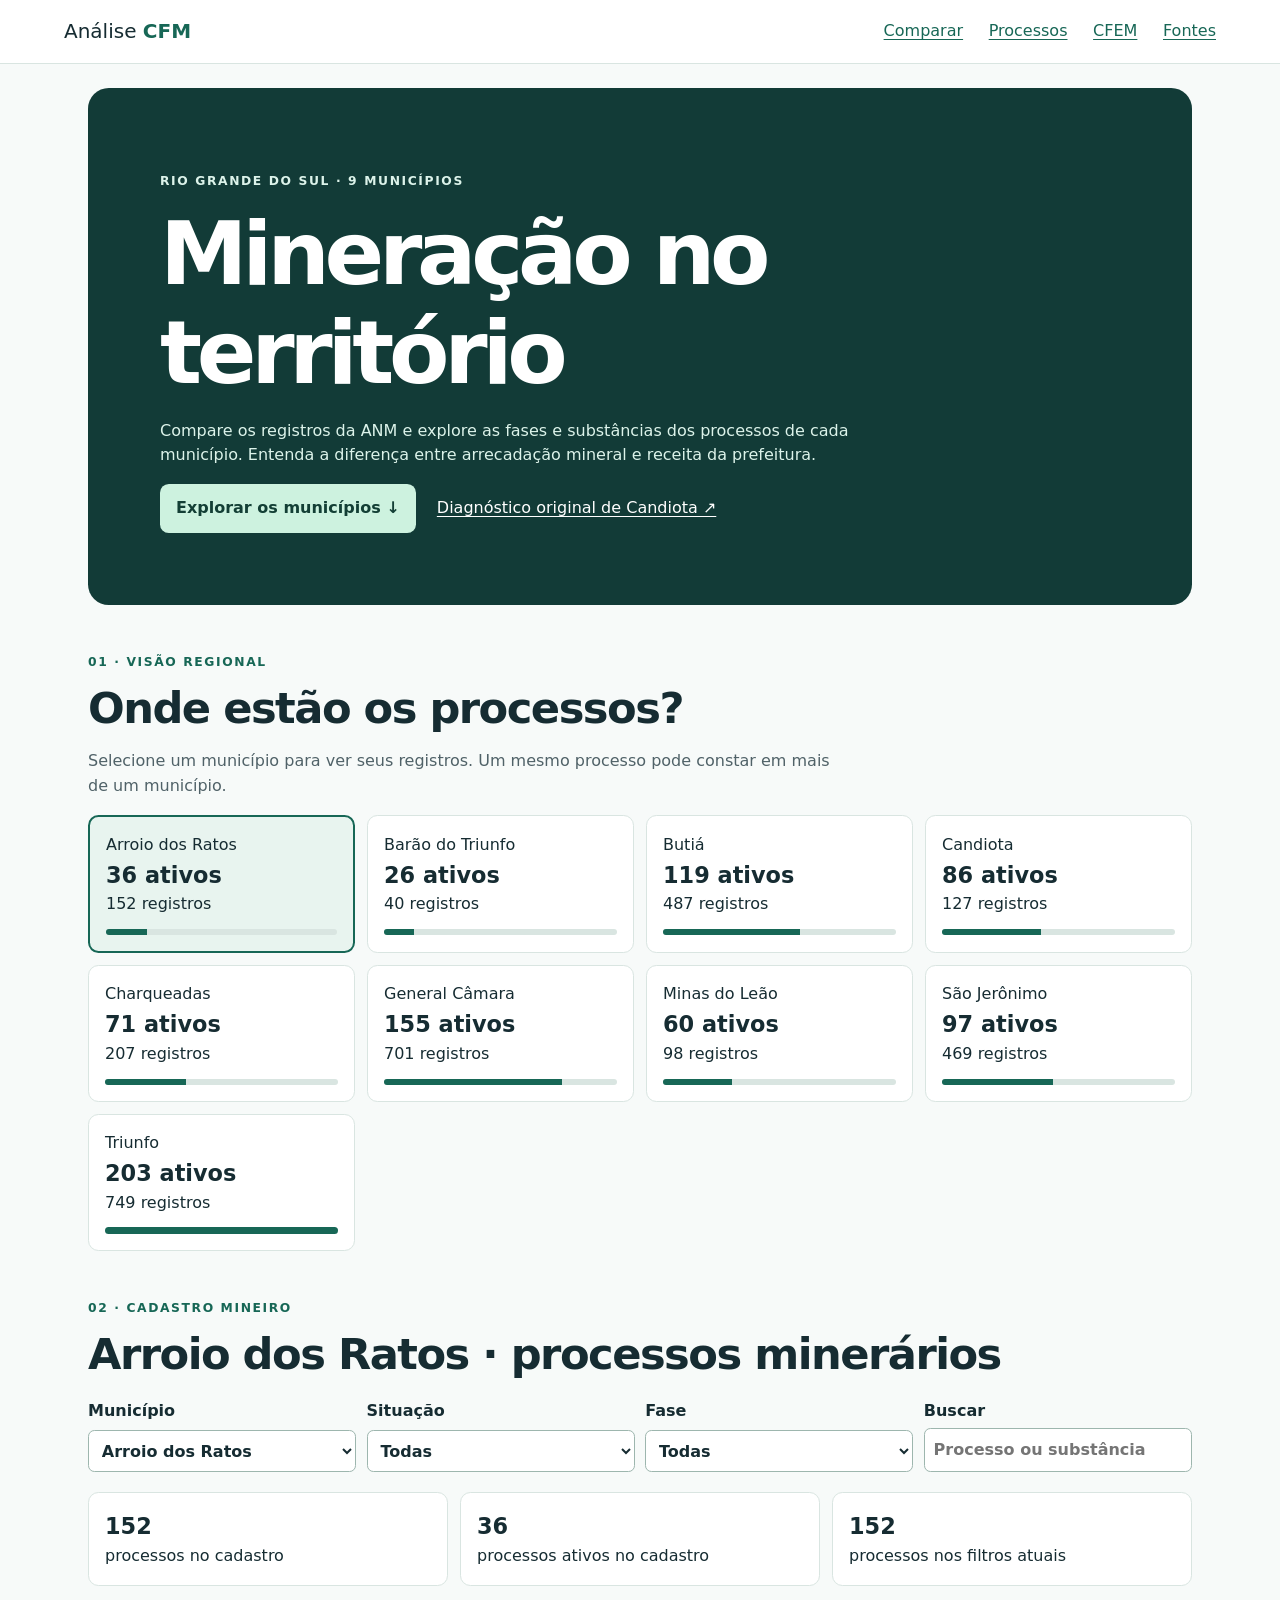
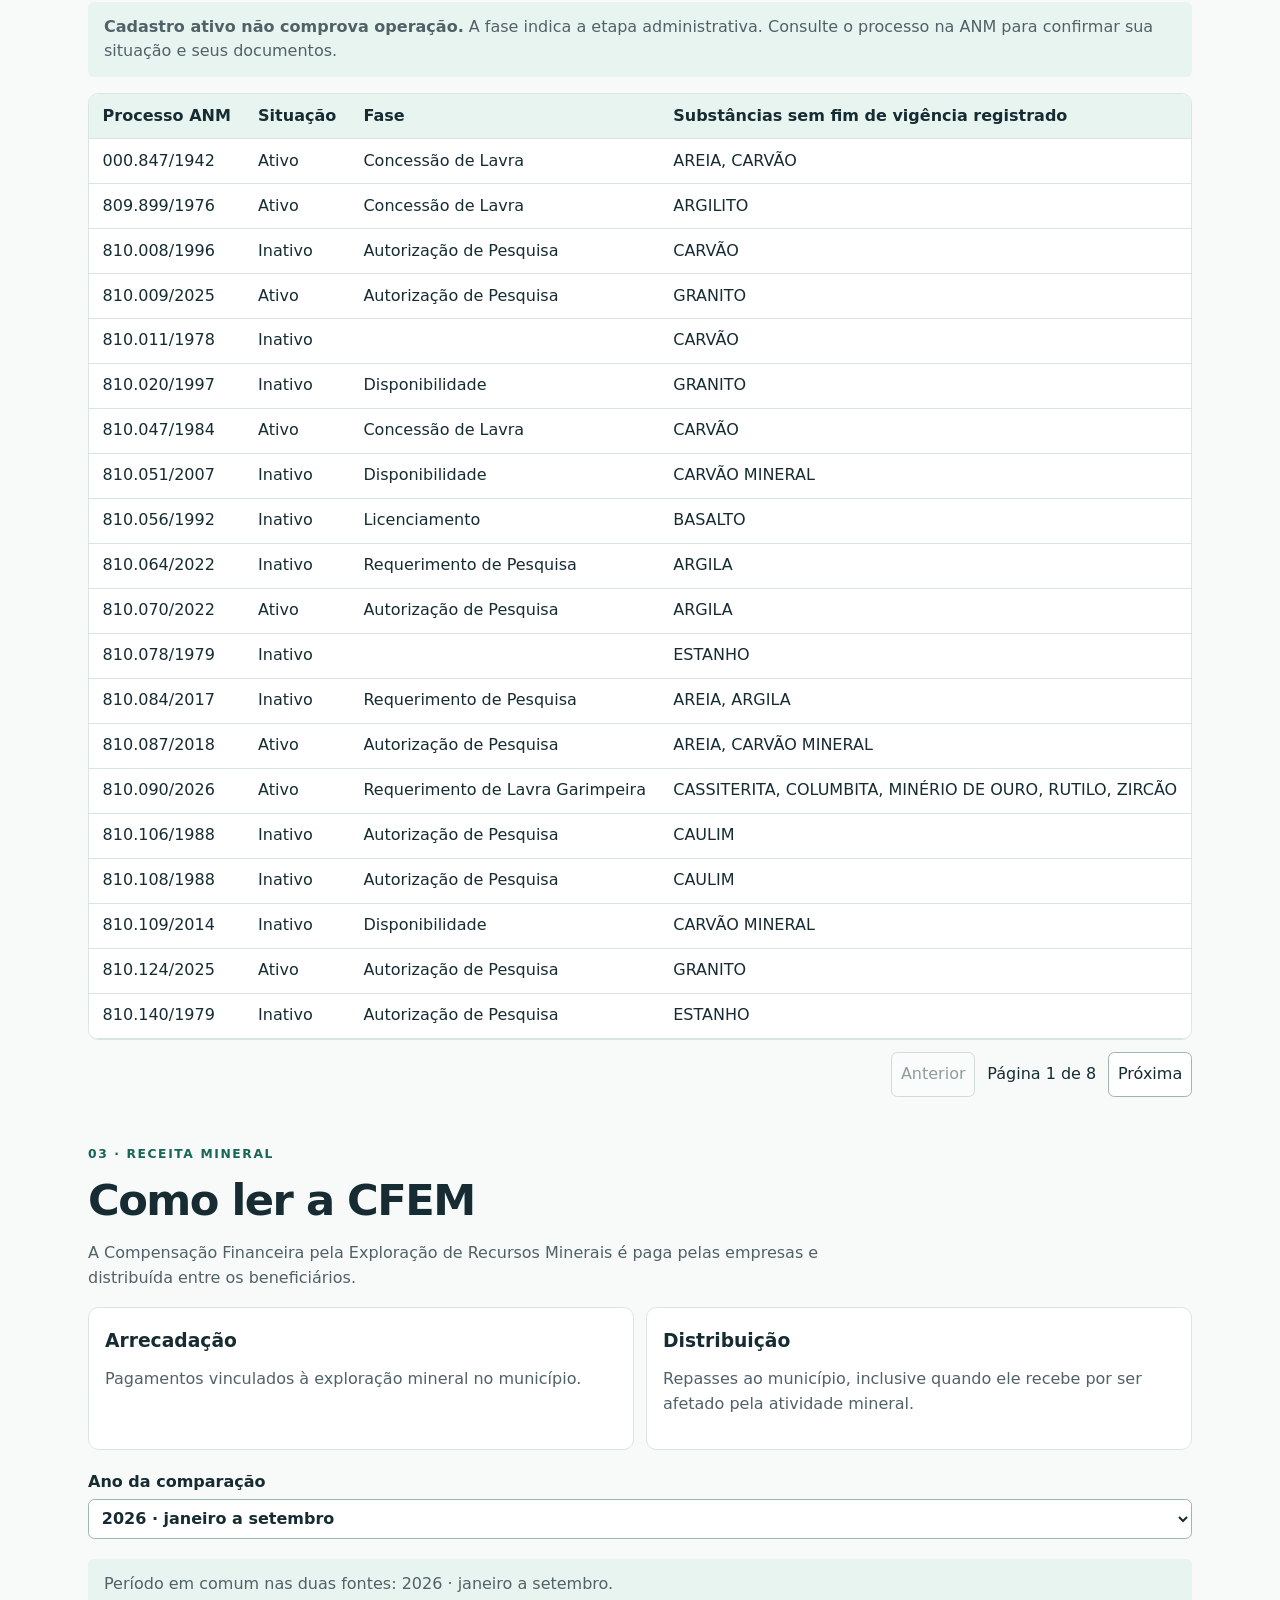
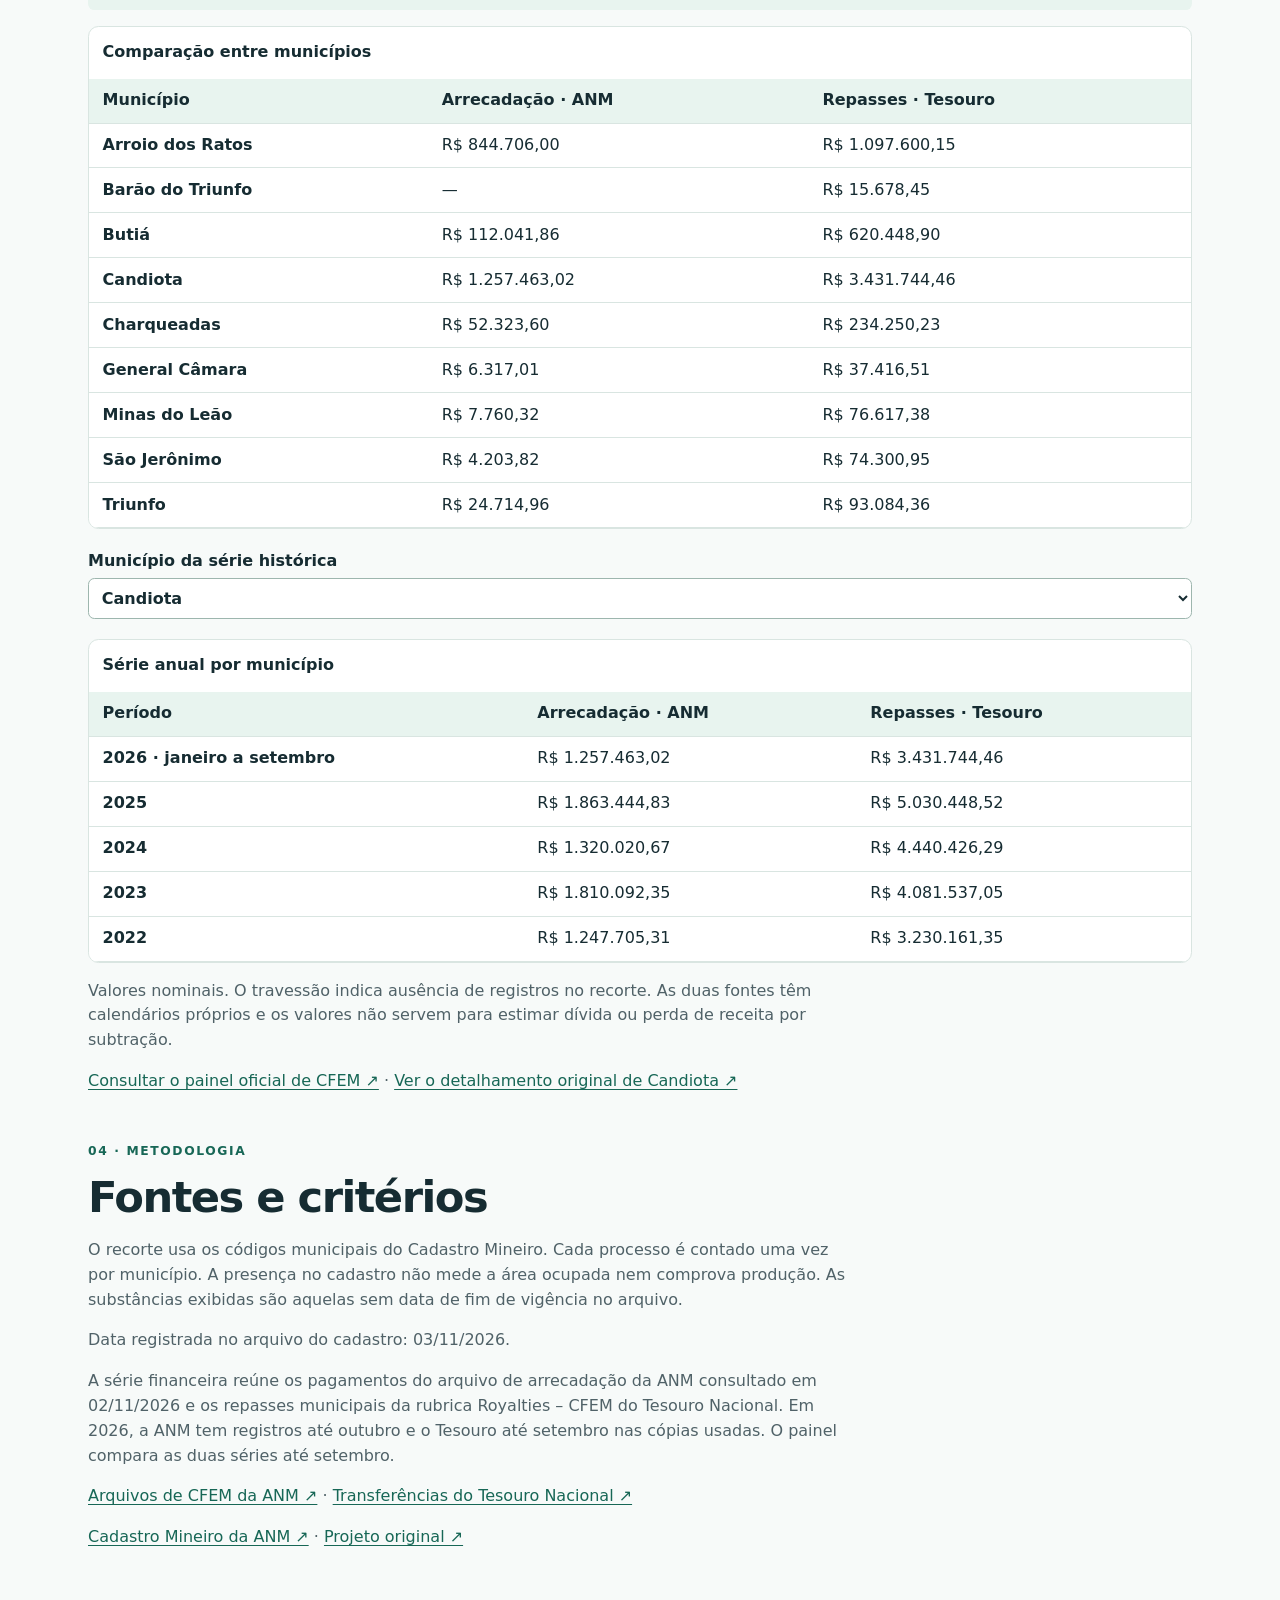
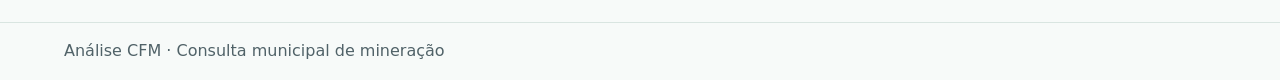
==== commit 99ea544a: "Adaptar diagnóstico de Candiota para nove municípios do RS" ====
--- a/index.html
+++ b/index.html
@@ -1,141 +1,68 @@
-<!doctype html><html lang="pt-BR"><head><meta charset="utf-8"><meta name="viewport" content="width=device-width,initial-scale=1"><title>Candiota · Inteligência Mineral</title><meta name="description" content="Diagnóstico do Cadastro Mineiro de Candiota: vocações, processos, titulares e agenda municipal."><link rel="icon" href="data:image/svg+xml,%3Csvg xmlns='http://www.w3.org/2000/svg' viewBox='0 0 32 32'%3E%3Crect width='32' height='32' rx='8' fill='%230084ee'/%3E%3Cpath d='M5 24 16 7 27 24Z' fill='%23ffe500'/%3E%3C/svg%3E"><style>:root{font-family:Inter,-apple-system,BlinkMacSystemFont,'Segoe UI',sans-serif;color:#1b2431;background:#f5f7fa;font-synthesis:none;--blue:#0078dd;--muted:#617080;--line:#e4e9ef}*{box-sizing:border-box}html{scroll-behavior:smooth;scroll-padding-top:105px}body{margin:0}header{height:90px;display:flex;align-items:center;justify-content:space-between;padding:0 4%;border-bottom:1px solid var(--line);background:#ffffffed;position:sticky;top:0;z-index:4;backdrop-filter:blur(18px)}a{color:var(--blue)}.brand{display:flex;gap:13px;align-items:center;text-decoration:none;color:inherit;font-weight:650;font-size:24px;letter-spacing:-.7px}.brand img{width:43px;height:49px;object-fit:contain}.brand small{display:block;font-size:10px;letter-spacing:1.8px;margin-top:4px;color:var(--muted)}nav{display:flex;gap:30px}nav a{font-size:14px;text-decoration:none;color:#4a5765}nav a:hover{color:var(--blue)}.edition{font-size:13px;color:var(--muted)}main{max-width:1440px;margin:auto;padding:38px 4% 0}section{margin-bottom:46px}.heading{display:flex;justify-content:space-between;align-items:center;margin-bottom:28px}.eyebrow{font-size:12px;letter-spacing:1.8px;font-weight:700;color:var(--muted);margin:0 0 12px}h1{font-size:clamp(30px,3.2vw,46px);line-height:1.12;letter-spacing:-1.8px;margin:0 0 14px;font-weight:650}h2{font-size:28px;letter-spacing:-.9px;font-weight:650;line-height:1.2;margin:0}h3{font-size:20px;line-height:1.3;letter-spacing:-.4px;margin:18px 0 12px}p{font-size:16px;line-height:1.6}small{font-size:12px;line-height:1.5}.lead{margin:0;color:var(--muted)}.lead span{margin:0 8px;color:#b1bbc8}.stamp{text-align:right;font-size:10px;letter-spacing:1px;color:var(--muted)}.stamp strong{display:block;font-size:14px;letter-spacing:0;margin:7px 0 3px}.stamp small{letter-spacing:0}.metrics{display:grid;grid-template-columns:repeat(4,1fr);gap:16px;margin-bottom:22px}.metrics article,.card{background:white;border:1px solid var(--line);border-radius:20px;box-shadow:0 4px 16px #182f4803}.metrics article{padding:23px}.metrics article>span{color:#526071;font-size:14px}.metrics strong{display:block;font-size:46px;letter-spacing:-2px;line-height:1.2;margin:14px 0 8px;font-weight:600}.metrics strong small{letter-spacing:0;font-size:14px;font-weight:400;color:#748191;margin-left:12px}.metrics p{font-size:12px;margin:0;color:var(--muted)}.overview{display:grid;grid-template-columns:1fr 1.12fr;gap:22px}.insight{border-radius:24px;padding:30px 34px;color:white;background:radial-gradient(ellipse at 0 100%,#238bd7,transparent 75%),linear-gradient(130deg,#073c6a,#052a49);position:relative;overflow:hidden}.tag{font-size:11px;letter-spacing:1.8px;color:#c4e5ff;margin-bottom:20px}.insight h2{font-size:32px;letter-spacing:-1px}.insight p{color:#dce9f3;font-size:16px;max-width:490px}.coal{display:flex;align-items:center;gap:24px;margin:22px 0 10px}.coal strong{font-size:70px;letter-spacing:-4px;line-height:1}.coal strong span{font-size:32px;margin-left:5px;letter-spacing:-1px}.coal div{font-size:14px;color:#d3e6f8;line-height:1.6}.track{height:6px;background:#ffffff22;border-radius:8px;margin:24px 0 14px}.track i{display:block;height:100%;border-radius:8px;background:#ffe52b}.insight small{color:#c1d8eb}.card{padding:28px}.section-top{display:flex;justify-content:space-between;align-items:center;gap:20px;margin-bottom:24px}.pill{display:inline-block;background:#f0f3f7;color:#536275;font-size:12px;padding:7px 11px;border-radius:30px;white-space:nowrap}.blue{background:#e9f4ff;color:#0064b5}.green{background:#e9f6ef;color:#17784f}.gold{background:#fff7d8;color:#79620a}.barrow{margin:18px 0}.barlabel{display:flex;justify-content:space-between;gap:20px;font-size:14px;margin-bottom:8px}.barlabel b{font-size:15px}.bartrack{height:7px;border-radius:10px;background:#f0f3f7;overflow:hidden}.bartrack i{display:block;background:#168fe6;height:100%;border-radius:10px}.note{font-size:12px;color:var(--muted);margin:22px 0 0}.notice{display:flex;gap:14px;align-items:center;padding:15px 20px;margin-top:18px;border-radius:12px;background:#eaf0f7;color:#4e6177}.notice span{font-size:23px}.notice p{font-size:13px;line-height:1.6;margin:0}.muted{color:var(--muted);font-size:14px}.vocations{display:grid;grid-template-columns:repeat(3,1fr);gap:20px}.vocations .card{position:relative;padding:27px}.number{position:absolute;right:24px;top:23px;color:#d6dee7;font-size:22px;letter-spacing:-1px}.vocations h3{margin-top:25px}.big{font-size:34px;font-weight:600;letter-spacing:-1px}.big small{font-size:14px;letter-spacing:0;font-weight:400;color:var(--muted)}.vocations p,.agenda p{font-size:15px;color:var(--muted)}.takeaway{border-top:1px solid var(--line);margin-top:22px;padding-top:18px;font-size:14px;color:#556576;line-height:1.65}.takeaway b{display:block;color:#233447;margin-bottom:6px}.holders-grid{display:grid;grid-template-columns:1.6fr 1fr;gap:20px}.holder-name{font-size:13px}.concentration{background:#edf5ff}.concentration>strong{display:block;font-size:78px;font-weight:550;letter-spacing:-4px;margin:25px 0 0;color:#076ac0}.concentration>strong span{font-size:34px}.concentration h3{font-size:26px;margin-top:0}.concentration p{color:#51677f;font-size:15px}.text-link{font:inherit;color:var(--blue);background:none;border:0;text-decoration:none;cursor:pointer;font-size:14px;padding:0}.outline{border:1px solid #d9e2ec;background:white;border-radius:9px;padding:11px 15px;font:inherit;font-size:14px;cursor:pointer;color:#2c475e}.outline:hover{background:#f1f7ff}button:disabled{opacity:.4;cursor:default}.explorer{padding:0;overflow:hidden}.filters{display:grid;grid-template-columns:1.1fr .7fr 1fr 1fr 1.2fr;gap:13px;padding:24px;background:#fafbfd;border-bottom:1px solid var(--line)}label{font-size:12px;font-weight:600;color:#637284}input,select{display:block;width:100%;min-width:0;margin-top:8px;padding:12px 10px;border:1px solid #dae1e9;background:white;color:#253b4f;border-radius:8px;font:inherit;font-size:14px;min-height:44px}.table-caption,.pagination{display:flex;align-items:center;justify-content:space-between;padding:20px 24px;font-size:14px}.table-scroll{overflow:auto}table{border-collapse:collapse;width:100%;font-size:13px}th{text-align:left;font-size:12px;font-weight:500;color:var(--muted);background:#f8fafc;padding:15px 20px}td{padding:19px 20px;border-bottom:1px solid #edf0f4;line-height:1.5}td:first-child{white-space:nowrap}td:nth-child(2){max-width:290px}td:nth-child(3){max-width:240px}.process-link{color:#0475d1;border:0;background:none;padding:0;font-weight:600;font-size:14px;cursor:pointer;text-align:left}.process-link:hover{text-decoration:underline}td small{display:block;color:var(--muted);margin-top:3px}.status{font-size:12px;color:#187753;background:#eaf7f0;padding:5px 8px;border-radius:5px}.inactive{color:#697786;background:#f0f2f5}.pagination>div{display:flex;gap:8px}.agenda{display:grid;grid-template-columns:repeat(3,1fr);gap:20px}.method{border-top:1px solid #dce3eb;padding-top:36px}.method-grid{display:grid;grid-template-columns:1fr 1fr;gap:50px}.method p{font-size:14px;color:var(--muted)}.method h3{font-size:17px;margin-top:26px}.method details{border-top:1px solid var(--line);margin-top:18px;padding-top:22px}.method summary{cursor:pointer;font-size:15px;font-weight:600}footer{border-top:1px solid var(--line);padding:25px 0 32px;display:flex;justify-content:space-between;color:var(--muted);font-size:12px}footer b{color:var(--blue);margin:0 7px}dialog{border:0;border-radius:22px;max-width:820px;width:92%;max-height:88vh;padding:30px;color:#253447;box-shadow:0 30px 120px #0003}dialog::backdrop{background:#0b233768;backdrop-filter:blur(5px)}.dialog-head{display:flex;align-items:center;justify-content:space-between}.dialog-head button{border:0;border-radius:50%;width:34px;height:34px;cursor:pointer}.detail-grid{display:grid;grid-template-columns:1fr 1fr;gap:0 24px}.detail-grid p{font-size:14px;margin:13px 0}.detail-grid b{display:block;font-size:12px;color:var(--muted);margin-bottom:5px}dialog li{font-size:14px;line-height:1.6;margin:12px 0}dialog h3{border-top:1px solid var(--line);padding-top:20px}.empty{text-align:center;padding:50px;color:var(--muted)}:focus-visible{outline:3px solid #ffdb00;outline-offset:3px}@media(max-width:1100px){.edition{display:none}.metrics article{padding:18px}.metrics strong small{display:block;margin:0}.vocations{gap:12px}.filters{grid-template-columns:repeat(3,1fr)}.stamp{display:none}.insight{padding:26px}.section-top>.muted{max-width:240px;text-align:right}}@media(max-width:750px){header{height:auto;min-height:80px;padding:14px 5%;flex-wrap:wrap;gap:18px}nav{gap:20px;overflow:auto;width:100%;padding-bottom:3px}nav a{font-size:13px;white-space:nowrap}main{padding:28px 5% 0}.metrics{grid-template-columns:1fr 1fr;gap:10px}.metrics strong{font-size:38px}.metrics article>span{font-size:12px}.overview,.vocations,.holders-grid,.agenda,.method-grid{grid-template-columns:1fr}.heading{margin-bottom:24px}.lead{font-size:14px}h1{letter-spacing:-1px}.section-top{align-items:flex-start}.section-top>.muted{display:none}h2{font-size:25px}.filters{grid-template-columns:1fr 1fr;padding:16px}.filters label:first-child{grid-column:1/-1}.card{padding:23px}.explorer{padding:0}.pagination{padding:16px;font-size:12px}.outline{padding:9px 10px;font-size:12px}.method-grid{gap:0}footer{display:block;line-height:1.8}footer span{display:block}.detail-grid{grid-template-columns:1fr}.insight h2{font-size:30px}section{margin-bottom:34px}}@media print{header{position:static}nav,.filters,.pagination,#export{display:none}body{background:white}.card,.insight{break-inside:avoid}section{page-break-inside:auto}dialog{display:none}}
-</style><style>.cfem-warning{margin:0 0 22px;background:#fff7dd;color:#65551b}.fiscal-metrics strong{font-size:36px;letter-spacing:-1.5px}.fiscal-metrics strong small{display:inline;font-size:14px;letter-spacing:0;margin-left:5px}.fiscal-main{margin:22px 0;padding:28px}.fiscal-main h3,.fiscal-two h3{margin-top:0}.fiscal-main>.section-top{margin-bottom:12px}.compact{min-width:120px;max-width:280px}.legend{display:flex;gap:24px;flex-wrap:wrap;margin:20px 0;color:var(--muted);font-size:13px}.legend span{display:flex;align-items:center;gap:8px}.legend i{width:10px;height:10px;border-radius:3px}.annual-chart{height:220px;display:flex;align-items:flex-end;justify-content:space-around;gap:20px;margin:35px 0 10px;padding:0 15px;border-bottom:1px solid var(--line)}.annual-group{flex:1;height:100%;text-align:center;max-width:180px}.annual-bars{height:185px;display:flex;align-items:flex-end;gap:10px;justify-content:center}.annual-bar{width:40%;max-width:50px;border-radius:7px 7px 0 0;position:relative;min-height:2px}.bluebar{background:#0788e7}.greenbar{background:#17a275}.annual-bar span{position:absolute;bottom:100%;left:50%;transform:translateX(-50%);font-size:12px;padding-bottom:7px;color:#45576b}.annual-group>strong{display:block;font-size:13px;margin-top:13px}.fiscal-two{display:grid;grid-template-columns:1fr 1fr;gap:22px;margin:22px 0}.fiscal-two p{font-size:15px;color:#5b6b7b}.fiscal-two p.note{font-size:12px}.driver{padding:14px 0;border-bottom:1px solid var(--line);display:flex;gap:20px;justify-content:space-between;font-size:13px}.driver span{max-width:67%}.driver b{white-space:nowrap}.negative{color:#b84a36}.positive{color:#187953}#cf-payers td{white-space:nowrap;font-variant-numeric:tabular-nums}#cf-payers td:first-child{white-space:normal;min-width:280px}#cf-payers td small{max-width:320px}.heatmap th,.heatmap td{padding:10px 3px;font-size:11px;text-align:center}.heatmap th:first-child,.heatmap td:first-child{text-align:left;min-width:145px;white-space:normal;font-size:12px;max-width:180px;padding-right:12px}.heat{display:inline-flex;align-items:center;justify-content:center;width:22px;height:27px;background:#f1f4f8;border-radius:4px;color:#a3adbb}.heat.paid{background:#1685df;color:white}.heat.outside{background:repeating-linear-gradient(45deg,#f4f5f7,#f4f5f7 3px,#e8ecf1 3px,#e8ecf1 4px)}.process-cf{display:flex;justify-content:space-between;flex-wrap:wrap;gap:6px;border-bottom:1px solid var(--line);padding:12px 0;font-size:13px}.process-cf small{flex-basis:100%;color:var(--muted);font-size:11px}.monthly-bars{display:flex;height:200px;gap:15px;align-items:flex-end;border-bottom:1px solid var(--line);padding:10px 0}.monthly-group{flex:1;text-align:center;height:100%;min-width:0}.monthly-columns{height:160px;display:flex;gap:4px;align-items:flex-end;justify-content:center}.monthly-columns i{display:block;width:35%;max-width:30px;border-radius:4px 4px 0 0}.monthly-group small{display:block;margin-top:10px}.fiscal-method summary{cursor:pointer;font-weight:600;font-size:15px}.fiscal-method p{font-size:14px;line-height:1.7;color:var(--muted)}.fiscal-main table{font-variant-numeric:tabular-nums}.fiscal-main th,.fiscal-main td{padding:15px 12px}.fiscal-main td:not(:first-child){white-space:nowrap}.fiscal-method{margin-top:22px}@media(max-width:1100px){.fiscal-two{grid-template-columns:1fr}.fiscal-metrics strong{font-size:30px}.fiscal-metrics strong small{display:block;margin:0}}@media(max-width:750px){.fiscal-main{padding:20px 15px}.fiscal-main>.section-top{display:block}.compact{margin-top:15px;display:block}.annual-chart{gap:8px;padding:0}.annual-bars{gap:5px}.annual-bar span{font-size:11px}.monthly-bars{gap:5px}.monthly-group small{font-size:10px}.fiscal-metrics strong{font-size:26px}.fiscal-main th,.fiscal-main td{font-size:12px}.fiscal-two{gap:16px}.legend{gap:10px;font-size:12px}}
-</style><style>[hidden]{display:none!important}nav a{padding:12px 14px;border-radius:12px;transition:background .2s,color .2s}nav{gap:5px}nav a.selected{background:#e9f3fd;color:#006abe;font-weight:600}.quick-insight{display:flex;align-items:center;justify-content:space-between;gap:25px;background:linear-gradient(105deg,#e5f2ff,#edf7fa 65%,#fffce7);border:1px solid #dceaf6;border-radius:18px;padding:22px 26px;margin:0 0 24px}.quick-insight h3{font-size:23px;margin:8px 0}.quick-insight p{font-size:14px;color:#536d83;margin:0}.quick-insight .eyebrow{font-size:10px;letter-spacing:1.5px;color:#1d79bb}.primary{padding:14px 20px;background:#087ede;border-radius:12px;box-shadow:0 5px 12px #0074c82a;color:white;text-decoration:none;font-size:14px;white-space:nowrap}.primary span{margin-left:15px}.interaction-hint{font-size:12px;color:#72849a;margin:0 0 8px}#phase-chart .barrow,#holder-chart .barrow{cursor:pointer;transition:transform .2s,background .2s;border-radius:7px}#phase-chart .barrow:hover,#holder-chart .barrow:hover{transform:translateX(4px);background:#f5faff}.bartrack i{animation:bar-reveal .7s cubic-bezier(.16,1,.3,1);transform-origin:left}.cf-focus{margin:24px 0 30px;border:1px solid #cbdff1;box-shadow:0 10px 45px #1e4a7c08;padding:28px}.cf-focus h3{margin:0 0 6px}.focus-filters{display:grid;grid-template-columns:.55fr .8fr 1.5fr 1fr;gap:16px;padding-bottom:24px;border-bottom:1px solid var(--line)}.focus-summary{display:grid;grid-template-columns:1.2fr 1fr 1fr;gap:24px;padding:24px 0 30px}.focus-summary span{display:block;font-size:13px;color:var(--muted)}.focus-summary strong{display:block;font-weight:600;font-size:32px;letter-spacing:-1px;margin:10px 0 5px}.focus-summary small{color:var(--muted)}.focus-grid{display:grid;grid-template-columns:1.1fr 1fr;gap:32px}.focus-grid h4{font-size:15px;margin:0 0 20px;font-weight:600}.filterbar{display:grid;grid-template-columns:1fr auto;gap:10px;position:relative;text-align:left;width:100%;border:0;background:#f6f9fc;padding:14px 14px 18px;border-radius:8px;margin:8px 0;cursor:pointer;color:#3d5368;font-family:inherit}.filterbar span{font-size:12px}.filterbar b{font-size:13px;font-weight:600;white-space:nowrap}.filterbar i{position:absolute;bottom:0;height:4px;background:#168be8;border-radius:6px;animation:bar-reveal .5s ease;transform-origin:left}.mineralbar i{background:#169870}.filterbar:hover{background:#eaf3fd}.focus-months{grid-column:1/-1}.focus-month-grid{display:flex;gap:15px}.focus-month-cell{flex:1;min-width:0;text-align:center}.focus-month-cell>span{display:block;font-size:11px;color:#576e84;white-space:nowrap}.focus-month-cell>div{height:115px;display:flex;justify-content:center;align-items:flex-end;margin:10px 0}.focus-month-cell i{width:70%;max-width:60px;border-radius:7px 7px 0 0;background:linear-gradient(#279cf4,#076ec8);animation:rise .6s cubic-bezier(.16,1,.3,1);transform-origin:bottom}.focus-month-cell>b{font-size:12px;font-weight:500;color:var(--muted)}.focus-caption{margin:24px 0 14px!important}.cf-focus summary{font-size:14px;cursor:pointer;color:#0871c3}.focus-count{font-size:12px}.plain-glossary{margin:0 0 22px;background:#edf3f9;border-radius:12px;padding:18px 22px}.plain-glossary summary{font-size:14px;cursor:pointer;color:#315671}.glossary-grid{display:grid;grid-template-columns:repeat(3,1fr);gap:24px}.glossary-grid p{font-size:14px;color:#586e82;line-height:1.6}.glossary-grid b{display:block;color:#284760;margin-bottom:8px}.process-cf[role=button],#cf-payers tr,#cf-annual-chart .annual-group{cursor:pointer}.process-cf[role=button]:hover,#cf-payers tr:hover{background:#f0f7ff}#agenda>.card{margin:0 0 24px}section:not([hidden]){animation:section-in .5s cubic-bezier(.2,.8,.2,1)}.metric-enter{transition:transform .25s,box-shadow .25s}.metric-enter:hover{transform:translateY(-3px);box-shadow:0 12px 28px #2444660c}.annual-bar,.monthly-columns i{animation:rise .6s ease;transform-origin:bottom}.cf-focus{scroll-margin-top:115px}@keyframes section-in{from{opacity:.3;transform:translateY(10px)}to{opacity:1;transform:none}}@keyframes bar-reveal{from{transform:scaleX(.05)}to{transform:scaleX(1)}}@keyframes rise{from{transform:scaleY(.05)}to{transform:scaleY(1)}}@media(prefers-reduced-motion:reduce){*,*::before,*::after{animation:none!important;transition:none!important;scroll-behavior:auto!important}}@media(max-width:1100px){.edition{display:none}.focus-summary strong{font-size:27px}.focus-month-cell>span{font-size:10px}.focus-filters{grid-template-columns:1fr 1fr}.quick-insight{padding:20px}.quick-insight h3{font-size:20px}nav a{padding:10px;font-size:13px}.primary{padding:12px;font-size:12px}}@media(max-width:750px){.quick-insight{display:block}.quick-insight .primary{display:inline-block;margin-top:18px}.focus-grid{grid-template-columns:1fr}.focus-summary{grid-template-columns:1fr;gap:20px}.focus-summary>div{border-bottom:1px solid var(--line);padding-bottom:15px}.focus-summary strong{font-size:30px}.cf-focus{padding:20px 16px}.focus-filters{gap:14px}.focus-month-grid{gap:8px;overflow-x:auto}.focus-month-cell{min-width:75px}.glossary-grid{grid-template-columns:1fr;gap:5px}nav{gap:5px}nav a{font-size:12px;padding:8px 10px}.filterbar{grid-template-columns:1fr}.filterbar b{font-size:14px}.focus-caption{display:block}.focus-caption button{margin-top:8px}.cf-focus{scroll-margin-top:150px}.brand{font-size:22px}}
-.cf-tabs{display:flex;gap:6px;background:#e9eef5;padding:6px;border-radius:14px;margin:22px 0;overflow:auto}.cf-tabs button{border:0;background:none;border-radius:10px;padding:13px 22px;color:#586b7e;font:inherit;font-size:14px;white-space:nowrap;cursor:pointer;transition:all .2s}.cf-tabs button[aria-selected=true]{background:white;color:#076cc0;box-shadow:0 2px 6px #24446614;font-weight:600}.cf-panel:not([hidden]){animation:section-in .4s ease}.cf-panel .cf-focus{margin-top:0}@media(max-width:750px){.cf-tabs button{font-size:12px;padding:12px 14px}}
-.filterbar .payment-share{display:block;margin-top:5px;font-size:12px;font-weight:600;color:#0872bd;white-space:normal}.mineralbar .payment-share{color:#13765a}.payment-story{background:#edf5fd;border:1px solid #d9e9f8;border-radius:14px;padding:18px 22px;margin:0 0 26px}.payment-story p{margin:0 0 8px;font-size:15px;color:#294b68}.payment-story p>b{display:block;margin-bottom:6px}.payment-story small{display:block;color:#5d7185;line-height:1.6}.filterbar>span{align-self:center}
-</style><style>.two-metrics{grid-template-columns:1fr 1fr}.rep-kpis{display:grid;grid-template-columns:1.2fr 1fr 1fr;gap:25px;margin:25px 0 15px}.rep-kpis span,.rep-kpis small{display:block;color:var(--muted);font-size:13px}.rep-kpis strong{display:block;font-size:30px;font-weight:600;letter-spacing:-1px;margin:12px 0 7px}.rep-annual-button{background:none;border:0;padding:0;font:inherit;color:inherit;cursor:pointer}.rep-annual-button:hover .greenbar{background:#108359}.scope-label{font-size:13px;color:#56758e;padding:0 4px}.line-scroll{overflow-x:auto}.line-scroll svg{display:block;width:100%;min-width:570px}.line-scroll svg g[role=button]{cursor:pointer}.line-scroll svg g.chosen circle:last-child{r:7;stroke-width:3}.line-scroll svg g:focus{outline:none}.line-scroll svg g:focus circle:last-child{stroke:#b39600;r:7}.line-selected{font-size:13px;color:#586f85;background:#f2f7fc;border-radius:9px;padding:12px 15px;min-height:44px}.near-processes{display:inline-block;text-decoration:none;margin-top:18px;background:white;color:#0873c6;font-size:13px}.line-scroll svg path{animation:section-in .6s ease}@media(max-width:750px){.rep-kpis{grid-template-columns:1fr}.rep-kpis strong{font-size:28px}.two-metrics{grid-template-columns:1fr 1fr}.line-selected{font-size:12px}}
-</style><style>.gov-head{margin:32px 0 22px;max-width:900px}.gov-head>p:last-child{color:var(--muted);max-width:820px}.act-status{display:grid;grid-template-columns:1.1fr 1fr;gap:32px;background:linear-gradient(120deg,#e7f2ff,#f5f9ff);border:1px solid #cbdff3;border-radius:22px;padding:28px;margin-bottom:18px}.act-status h3{font-size:25px}.act-status p{margin-bottom:0}.act-status details{align-self:center}.gov-grid{display:grid;grid-template-columns:repeat(3,1fr);gap:18px}.gov-grid p{font-size:15px;color:#566579}.gov-grid h3{margin-top:13px}.gov-limit{background:#fff9de;border-left:3px solid #e0c831;border-radius:0 12px 12px 0;padding:18px 22px;font-size:14px}.act-steps{margin:26px 0 38px}.act-steps h3{margin:0}.act-steps details,.land-detail details{border-bottom:1px solid var(--line);padding:17px 0}.act-steps summary,.land-detail summary,.act-status summary{cursor:pointer;font-weight:600;line-height:1.5}.act-steps summary span{display:inline-flex;align-items:center;justify-content:center;width:28px;height:28px;border-radius:9px;background:#e9f3ff;color:#086fbc;margin:0 10px}.act-steps details p{max-width:950px;font-size:15px}.gov-sources{font-size:12px;line-height:1.8;color:var(--muted);margin:20px 0}.gov-sources a{white-space:normal}.land-detail{margin:20px 0}.gov-jump{font-size:14px;margin-bottom:20px}.governance{margin-bottom:38px}.land-detail details p{font-size:15px;max-width:1000px}@media(max-width:850px){.gov-grid,.act-status{grid-template-columns:1fr}.act-status{gap:14px;padding:23px}.act-status h3{font-size:23px}.gov-grid{gap:12px}}
-</style></head><body>
-<header><a class="brand" href="#"><img src="[data-uri]" alt="Brasão de Candiota"><span>Candiota<small>INTELIGÊNCIA MINERAL</small></span></a><nav aria-label="Navegação principal"><a href="#panorama">Panorama</a><a href="#vocacoes">Vocações</a><a href="#processos">Processos</a><a href="#agenda">Agenda pública</a></nav><span class="edition">Diagnóstico territorial · RS</span></header>
-<main><section id="panorama"><div class="heading"><div><p class="eyebrow">CADASTRO MINEIRO / ANM</p><h1>Mineração e receita municipal.</h1><p class="lead">Candiota, Rio Grande do Sul <span>•</span> Conheça os projetos, as empresas e a receita do município.</p></div><div class="stamp">REFERÊNCIA DA ANÁLISE<strong>Análise · 16 set 2026</strong><small>Data de extração não informada</small></div></div>
-<div class="metrics"><article><span>Processos ativos no cadastro</span><strong>86<small>/ 127 registros</small></strong><p>41 processos inativos no histórico</p></article><article><span>Titulares e requerentes</span><strong>15</strong><p>Empresas e pessoas ligadas aos processos</p></article><article><span>Concessões de lavra</span><strong>21</strong><p>Mais 1 processo em licenciamento</p></article><article><span>Pesquisa e avanço de projetos</span><strong>64</strong><p>Da solicitação de pesquisa ao pedido de lavra</p></article></div>
-<div class="overview"><article class="insight"><div class="tag">VOCAÇÃO PREDOMINANTE</div><h2>Carvão no centro.<br>Calcários na diversificação.</h2><p>O carvão reúne <b>60 dos 86 processos ativos</b>. Os calcários formam um segundo eixo, com 13 processos e 6 concessões de lavra.</p><div class="coal"><strong>69,8<span>%</span></strong><div>dos processos ativos<br>declaram carvão</div></div><div class="track"><i style="width:69.8%"></i></div><small>Contagem por processo. Um processo pode declarar várias substâncias.</small></article><article class="card phases"><div class="section-top"><div><p class="eyebrow">ETAPAS DOS PROJETOS</p><h2>Em que etapa estão?</h2></div><span class="pill">86 ativos</span></div><div id="phase-chart"></div><p class="note">Fase cadastral não comprova operação, produção ou licença ambiental vigente.</p></article></div>
-<div class="notice"><span aria-hidden="true">ⓘ</span><p><b>Ativo no cadastro não significa mina em operação.</b> Os processos mostram direitos e projetos. A atividade de cada mina deve ser confirmada; os pagamentos de CFEM estão na área Receita de CFEM.</p></div></section>
-<section id="vocacoes"><div class="section-top"><div><p class="eyebrow">LEITURA ECONÔMICA DO TERRITÓRIO</p><h2>Vocações e possibilidades</h2></div><span class="muted">Evidência cadastral + interpretação para a gestão</span></div><div class="vocations"><article class="card"><span class="number">01</span><span class="pill blue">Maior presença cadastral</span><h3>Carvão e cadeia energética</h3><strong class="big">60 <small>processos ativos</small></strong><p>15 concessões de lavra; 22 autorizações de pesquisa; 12 direitos de requerer a lavra; 10 pedidos de lavra e 1 pedido de pesquisa.</p><div class="takeaway"><b>Para o município</b>Mapear fornecedores, qualificação profissional e dependência econômica. Planejar diversificação e recuperação de áreas junto aos responsáveis.</div></article><article class="card"><span class="number">02</span><span class="pill green">Segundo eixo mineral</span><h3>Calcários e insumos industriais</h3><strong class="big">13 <small>processos ativos</small></strong><p>6 concessões de lavra, 5 autorizações de pesquisa e 2 pedidos de pesquisa. Inclui calcário, calcítico e dolomítico, sem duplicar processos.</p><div class="takeaway"><b>Para o município</b>Investigar conexões com cimento e, mediante ensaios de qualidade, usos agrícolas e industriais. O cadastro não comprova aptidão para cada uso.</div></article><article class="card"><span class="number">03</span><span class="pill gold">Exploração inicial</span><h3>Ouro e outras substâncias</h3><strong class="big">5 <small>pedidos de pesquisa de ouro</small></strong><p>Os cinco estão em requerimento de pesquisa. Há também registros de antimônio, folhelho betuminoso, sapropelito, argila e outras substâncias.</p><div class="takeaway"><b>Para o município</b>Acompanhar a evolução dos estudos. Interesse de pesquisa é um sinal exploratório; não representa descoberta, reserva comprovada ou investimento contratado.</div></article></div></section>
-<section id="titulares"><div class="section-top"><div><p class="eyebrow">QUEM ESTÁ NO TERRITÓRIO</p><h2>Quem tem processos ativos</h2></div><span class="pill">15 titulares / requerentes</span></div><div class="holders-grid"><article class="card"><div id="holder-chart"></div></article><article class="card concentration"><p class="eyebrow">CONCENTRAÇÃO DOS PROCESSOS</p><strong>62,8<span>%</span></strong><h3>em dois titulares</h3><p>CPRM e CRM somam 54 processos ativos. A CPRM reúne 34 e a CRM, 20. São entidades distintas; as siglas não devem ser confundidas.</p><p>Participação em processos não equivale a participação na produção, na área municipal ou no emprego.</p><a href="#processos" class="text-link">Consultar todos os titulares ↘</a></article></div></section>
-<section id="processos"><div class="section-top"><div><p class="eyebrow">EXPLORADOR DO CADASTRO</p><h2>Processos, nomes e fases.</h2><p class="muted">Selecione um processo para consultar títulos, municípios e eventos recentes.</p></div><button id="export" class="outline">Exportar seleção ↓</button></div><div class="card explorer"><div class="filters"><label>Buscar<input id="search" type="search" placeholder="Número ou titular"></label><label>Situação<select id="status"><option value="active">Ativos (86)</option><option value="all">Todos (127)</option><option value="inactive">Inativos (41)</option></select></label><label>Fase<select id="phase"><option value="">Todas as fases</option></select></label><label>Substância<select id="substance"><option value="">Todas as substâncias</option></select></label><label>Titular<select id="holder"><option value="">Todos os titulares</option></select></label></div><div class="table-caption"><strong id="results" aria-live="polite"></strong><button id="reset" class="text-link">Limpar filtros</button></div><div class="table-scroll"><table><thead><tr><th>Processo / ano</th><th>Titular ou requerente</th><th>Bens minerais</th><th>Fase cadastral</th><th>Situação</th></tr></thead><tbody id="rows"></tbody></table></div><div class="pagination"><span id="page-info"></span><div><button id="prev" class="outline">← Anterior</button><button id="next" class="outline">Próxima →</button></div></div></div></section>
-<section id="agenda"><div class="section-top"><div><p class="eyebrow">DO DIAGNÓSTICO À DECISÃO</p><h2>Uma agenda para a gestão municipal</h2></div><span class="muted">Propostas de ação • não são obrigações ou prazos legais</span></div><div class="agenda"><article class="card"><span class="pill blue">Primeiros 30 dias</span><h3>Conhecer quem opera</h3><p>Conferir as 21 concessões e o licenciamento com ANM, órgão ambiental e titulares. Levantar atividade efetiva, contatos institucionais e planos de recuperação.</p></article><article class="card"><span class="pill green">30 a 60 dias</span><h3>Medir a contribuição local</h3><p>Conferir as diferenças de CFEM com os demonstrativos oficiais e incluir os novos pagamentos da PGRM. Levantar produção, empregos e compras locais. Conversar com CPRM, CRM e titulares de calcário para entender projetos, restrições e demanda por fornecedores.</p></article><article class="card"><span class="pill gold">60 a 90 dias</span><h3>Planejar o território</h3><p>Cruzar polígonos minerários com limite municipal, uso do solo, água e áreas protegidas. Priorizar infraestrutura e diversificação com base em projetos verificados.</p></article></div></section>
-<section class="method" id="metodologia"><p class="eyebrow">TRANSPARÊNCIA E LIMITES</p><h2>Como ler este diagnóstico</h2><div class="method-grid"><div><h3>O recorte</h3><p>Município CANDIOTA / RS, código 4304358, relacionado em ProcessoMunicipio. Os 127 números de processo são únicos. Ativo significa BTAtivo = S: 86 registros. A análise foi realizada em 16/09/2026; a data oficial de extração não consta nos arquivos.</p><h3>Titulares e substâncias</h3><p>Titularidade utiliza a relação “Titular\Requerente”. Vínculos e substâncias são considerados vigentes na referência de 16/09/2026 quando iniciados até essa data e sem fim ou com fim nessa data ou depois. Nomes do cadastro padronizados em caixa alta. Documentos pessoais não são exibidos.</p></div><div><h3>Área exige cuidado</h3><p>43 dos 86 processos ativos também se vinculam a outros municípios. A soma bruta das áreas integrais é 105.563,65 ha; não é área minerada nem área ocupada em Candiota. Pode haver sobreposição. Sem polígonos e recorte territorial, não cabe calcular percentual do município.</p><h3>O que ainda falta</h3><p>Os dados dos processos não informam reservas, produção, receita das empresas, empregos ou situação ambiental. Os pagamentos e repasses de CFEM são analisados em uma área própria, com duas bases adicionais. Títulos históricos e datas de vencimento são apresentados como registros, sem inferir validade jurídica atual. O último evento encontrado no recorte é de 08/09/2026.</p></div></div><details><summary>Fontes, critérios e significado das fases</summary><div class="method-grid"><div><p><b>Arquivos utilizados:</b> Processo, ProcessoMunicipio, Municipio, ProcessoPessoa, Pessoa, TipoRelacao, FaseProcesso, ProcessoSubstancia, Substancia, TipoUsoSubstancia, ProcessoTitulo, DocumentoLegal, TipoDocumentoLegal, SituacaoDocumentoLegal, ProcessoEvento e Evento.</p><p><b>Agrupamentos:</b> carvão reúne CARVÃO e CARVÃO MINERAL; calcários reúnem CALCÁRIO, CALCÁRIO CALCÍTICO e CALCÁRIO DOLOMÍTICO. Cada processo conta uma vez por grupo. Grupos podem se sobrepor. Linhito permanece separado.</p><p><b>Conferências:</b> 127 processos = 86 ativos + 41 inativos; as seis fases ativas somam 86; todos os ativos possuem titular e substância pelo critério descrito.</p></div><div><p><b>Leitura simplificada:</b> requerimento de pesquisa é um pedido; autorização de pesquisa é a fase de investigação; direito de requerer a lavra permite avançar ao pedido; requerimento de lavra é um pedido de extração; concessão de lavra e licenciamento são fases associadas ao aproveitamento mineral. Nenhuma dessas classificações, isoladamente, confirma uma operação atual.</p><p><b>Fontes externas de contexto, consultadas em 16/09/2026:</b> <a href="https://www.gov.br/anm/pt-br/acesso-a-informacao/processos/consulta-a-processos/cadastro-mineiro" target="_blank" rel="noopener">ANM · Cadastro Mineiro</a>; <a href="https://www.gov.br/anm/pt-br/acesso-a-informacao/dados-abertos/bases-de-dados" target="_blank" rel="noopener">ANM · Bases de dados</a>; <a href="https://www.sgb.gov.br/carvao-mineral" target="_blank" rel="noopener">SGB · Carvão mineral</a>. O SGB contextualiza a importância geológica regional do carvão; estimativas históricas de reservas não foram usadas como números municipais atuais.</p></div></div></details></section><footer><span>Candiota <b>·</b> Inteligência Mineral</span><span>Fontes: ANM e Tesouro Nacional · Candiota, RS</span></footer></main>
-<dialog id="detail"><div class="dialog-head"><span class="eyebrow">FICHA DO PROCESSO</span><button id="close" aria-label="Fechar detalhes">✕</button></div><div id="detail-content"></div></dialog><script>const DATA=[{"id":"000.203/1948","active":true,"phase":"Concessão de Lavra","year":1948,"area":246.15,"date":"1948-01-14 00:00:00","nup":"27201.000203/1948-60","holders":["COMPANHIA RIOGRANDENSE DE MINERACAO CRM"],"lessees":[],"substances":["CARVÃO MINERAL"],"uses":["Industrial"],"municipalities":["CANDIOTA"],"titles":[{"number":"30569","type":"Portaria de Lavra","document":"CLAV CONCESSÃO DE LAVRA","status":"Concedido (anterior à carga)","published":"1952-02-23","expires":""},{"number":"26286","type":"Alvará de Pesquisa","document":"ALVR ALVARÁ DE PESQUISA","status":"Concedido (anterior à carga)","published":"1949-02-03","expires":""}],"events":[{"date":"2020-11-23","name":"CONC LAV/DESMEMBRAMENTO EM PROFUNDIDADE DE ÁREA PROTOC"},{"date":"2020-11-23","name":"CONC LAV/DESMEMBRAMENTO EM PROFUNDIDADE DE ÁREA PROTOC"},{"date":"2020-11-23","name":"CONC LAV/DESMEMBRAMENTO EM PROFUNDIDADE DE ÁREA PROTOC"},{"date":"2020-11-23","name":"CONC LAV/DESMEMBRAMENTO EM PROFUNDIDADE DE ÁREA PROTOC"},{"date":"2020-11-21","name":"CONC LAV/DESMEMBRAMENTO EM PROFUNDIDADE DE ÁREA PROTOC"}]},{"id":"001.575/1955","active":true,"phase":"Concessão de Lavra","year":1955,"area":311.52,"date":"1955-03-15 00:00:00","nup":"27201.001575/1955-32","holders":["COMICAN MINERACAO CANDIOTA LTDA"],"lessees":[],"substances":["CALCÁRIO"],"uses":["Demais substâncias"],"municipalities":["CANDIOTA"],"titles":[{"number":"42858","type":"Portaria de Lavra","document":"CLAV CONCESSÃO DE LAVRA","status":"Concedido (anterior à carga)","published":"1957-12-19","expires":""}],"events":[{"date":"2026-08-17","name":"CONC LAV/EXIGÊNCIA PUBL"},{"date":"2026-04-24","name":"CONC LAV/CUMPRIMENTO EXIGÊNCIA PROTOC"},{"date":"2026-02-24","name":"CONC LAV/PRORROGAÇÃO PRAZO EXIGÊNCIA CONCEDIDA PUBL"},{"date":"2026-02-12","name":"CONC LAV/PRORROGAÇÃO PRAZO EXIGÊNCIA PROTOC"},{"date":"2025-12-16","name":"CONC LAV/EXIGÊNCIA PUBL"}]},{"id":"004.508/1953","active":true,"phase":"Concessão de Lavra","year":1953,"area":247.36,"date":"1953-08-04 00:00:00","nup":"27201.004508/1953-16","holders":["VOTORANTIM CIMENTOS S.A."],"lessees":[],"substances":["CALCÁRIO"],"uses":["Demais substâncias"],"municipalities":["CANDIOTA"],"titles":[{"number":"48392","type":"Portaria de Lavra","document":"CLAR CONCESSÃO DE LAVRA RETIFICADA","status":"Retificado","published":"1960-07-01","expires":""},{"number":"45777","type":"Portaria de Lavra","document":"CLAV CONCESSÃO DE LAVRA","status":"Concedido (anterior à carga)","published":"1959-04-23","expires":""}],"events":[{"date":"2025-03-24","name":"CONC LAV/RAL ANO BASE APRESENTADO"},{"date":"2023-12-20","name":"CONC LAV/SUSPENSÃO TRABALHOS LAVRA SOLICITAÇÃO PROTOC"},{"date":"2023-04-11","name":"TRANSF DIREITOS - INCORPORAÇÃO AVERBADA"},{"date":"2023-04-10","name":"TRANSF DIREITOS - INCORPORAÇÃO APROVADA PUBL"},{"date":"2023-04-05","name":"TRANSF DIREITOS - INCORPORAÇÃO AVERBADA"}]},{"id":"801.713/1971","active":false,"phase":"Disponibilidade","year":1971,"area":370.17,"date":"1971-02-03 00:00:00","nup":"27201.801713/1971-04","holders":["SERRANA DE MINERAÇÃO LTDA"],"lessees":[],"substances":["CALCÁRIO","CALCÁRIO MAGNESIANO","DOLOMITO"],"uses":["Demais substâncias"],"municipalities":["CANDIOTA","PINHEIRO MACHADO"],"titles":[{"number":"1547","type":"***","document":"NALV ALVARÁ DE PESQUISA RENOVADO","status":"Renovado","published":"1976-09-23","expires":""},{"number":"436","type":"Alvará de Pesquisa","document":"ALVR ALVARÁ DE PESQUISA","status":"Concedido (anterior à carga)","published":"1973-04-23","expires":""}],"events":[{"date":"2010-06-30","name":"DISPONIB/ÁREA S/PRETENDENTE PROCESSO ARQUIVADO - ÁREA LIVRE"},{"date":"2010-04-30","name":"REQ LAV/ÁREA DISPONIBILIDADE PARA LAVRA - EDITAL PUBL"},{"date":"2010-02-02","name":"REQ LAV/DESISTÊNCIA REQUERIMENTO LAVRA HOMOLOGADA PUBL"},{"date":"2008-12-29","name":"REQ LAV/DESISTÊNCIA DIREITO REQUERER LAVRA PROTOC"},{"date":"2006-02-10","name":"REQ LAV/DOCUMENTO DIVERSO PROTOC"}]},{"id":"802.349/1975","active":true,"phase":"Concessão de Lavra","year":1975,"area":2000,"date":"1975-03-18 00:00:00","nup":"27201.802349/1975-15","holders":["BUSATO MINERAÇÃO E CONSTRUÇÃO LTDA"],"lessees":[],"substances":["CARVÃO"],"uses":["Demais substâncias"],"municipalities":["CANDIOTA","HULHA NEGRA"],"titles":[{"number":"573","type":"Portaria de Lavra","document":"CLAV CONCESSÃO DE LAVRA","status":"Concedido (anterior à carga)","published":"1982-04-16","expires":""},{"number":"125","type":"Alvará de Pesquisa","document":"ALVR ALVARÁ DE PESQUISA","status":"Concedido (anterior à carga)","published":"1978-01-27","expires":""},{"number":"1174","type":"***","document":"NALV ALVARÁ DE PESQUISA RENOVADO","status":"Renovado","published":"1981-04-23","expires":""}],"events":[{"date":"2012-07-05","name":"ÁREA BLOQUEADA JUDICIALMENTE PUBL"},{"date":"2012-05-15","name":"CONC LAV/RAL MULTA APLICADA PUBL"},{"date":"2012-05-09","name":"CONC LAV/RAL TORNA S/EFEITO AUTO DE INFRAÇÃO PUBL"},{"date":"2012-04-23","name":"CONC LAV/AUTO INFRAÇÃO PUBL"},{"date":"2011-11-23","name":"CONC LAV/RAL AUTO DE INFRAÇÃO NÃO ENTREGA PUBL"}]},{"id":"802.351/1975","active":true,"phase":"Autorização de Pesquisa","year":1975,"area":2000,"date":"1975-03-18 00:00:00","nup":"27201.802351/1975-94","holders":["COMPANHIA DE PESQUISA DE RECURSOS MINERAIS CPRM"],"lessees":[],"substances":["CARVÃO"],"uses":["Demais substâncias"],"municipalities":["CANDIOTA","HULHA NEGRA"],"titles":[{"number":"1176","type":"***","document":"NALV ALVARÁ DE PESQUISA RENOVADO","status":"Renovado","published":"1981-04-23","expires":""},{"number":"50","type":"Alvará de Pesquisa","document":"ALVR ALVARÁ DE PESQUISA","status":"Concedido (anterior à carga)","published":"1978-01-26","expires":""}],"events":[{"date":"1982-04-07","name":"AUT PESQ/REL PESQ APROV ART 30A CM PUBL"},{"date":"1982-03-29","name":"AUT PESQ/RELATORIO PESQ FINAL PROTOC"},{"date":"1981-04-23","name":"AUT PESQ/ALVARÁ RENOVAÇÃO PUBL"},{"date":"1981-02-18","name":"REQ PESQ/COMPROV PAGAM TAXA ALVARÁ PROTOC"},{"date":"1980-07-01","name":"AUT PESQ/PRORROGAÇÃO PRAZO ALVARÁ-SOLICITAÇÃO PROTOC"}]},{"id":"802.352/1975","active":true,"phase":"Autorização de Pesquisa","year":1975,"area":2000,"date":"1975-03-18 00:00:00","nup":"27201.802352/1975-39","holders":["COMPANHIA DE PESQUISA DE RECURSOS MINERAIS CPRM"],"lessees":[],"substances":["CARVÃO"],"uses":["Demais substâncias"],"municipalities":["CANDIOTA","HULHA NEGRA"],"titles":[{"number":"1177","type":"***","document":"NALV ALVARÁ DE PESQUISA RENOVADO","status":"Renovado","published":"1981-04-23","expires":""},{"number":"51","type":"Alvará de Pesquisa","document":"ALVR ALVARÁ DE PESQUISA","status":"Concedido (anterior à carga)","published":"1978-01-26","expires":""}],"events":[{"date":"1982-04-07","name":"AUT PESQ/REL PESQ APROV ART 30A CM PUBL"},{"date":"1982-03-29","name":"AUT PESQ/RELATORIO PESQ FINAL PROTOC"},{"date":"1981-04-23","name":"AUT PESQ/ALVARÁ RENOVAÇÃO PUBL"},{"date":"1981-02-18","name":"REQ PESQ/COMPROV PAGAM TAXA ALVARÁ PROTOC"},{"date":"1980-07-01","name":"AUT PESQ/PRORROGAÇÃO PRAZO ALVARÁ-SOLICITAÇÃO PROTOC"}]},{"id":"802.353/1975","active":true,"phase":"Autorização de Pesquisa","year":1975,"area":2000,"date":"1975-03-18 00:00:00","nup":"27201.802353/1975-83","holders":["COMPANHIA DE PESQUISA DE RECURSOS MINERAIS CPRM"],"lessees":[],"substances":["CARVÃO"],"uses":["Demais substâncias"],"municipalities":["CANDIOTA","HULHA NEGRA"],"titles":[{"number":"1178","type":"***","document":"NALV ALVARÁ DE PESQUISA RENOVADO","status":"Renovado","published":"1981-04-23","expires":""},{"number":"52","type":"Alvará de Pesquisa","document":"ALVR ALVARÁ DE PESQUISA","status":"Concedido (anterior à carga)","published":"1978-01-26","expires":""}],"events":[{"date":"1982-04-07","name":"AUT PESQ/REL PESQ APROV ART 30A CM PUBL"},{"date":"1982-03-29","name":"AUT PESQ/RELATORIO PESQ FINAL PROTOC"},{"date":"1981-04-23","name":"AUT PESQ/ALVARÁ RENOVAÇÃO PUBL"},{"date":"1981-02-18","name":"REQ PESQ/COMPROV PAGAM TAXA ALVARÁ PROTOC"},{"date":"1981-02-04","name":"REQ PESQ/CONVITE PAGAM TAXA ALVARÁ PUBL"}]},{"id":"802.355/1975","active":true,"phase":"Direito de Requerer a Lavra","year":1975,"area":1175.72,"date":"1975-03-18 00:00:00","nup":"27201.802355/1975-72","holders":["COMPANHIA DE PESQUISA DE RECURSOS MINERAIS CPRM"],"lessees":[],"substances":["SAPROPELITO"],"uses":["Demais substâncias"],"municipalities":["CANDIOTA","PEDRAS ALTAS"],"titles":[{"number":"6388","type":"Alvará de Pesquisa","document":"ALVR ALVARÁ DE PESQUISA","status":"Concedido (anterior à carga)","published":"1980-10-27","expires":""}],"events":[{"date":"2015-06-02","name":"AUT PESQ/DOCUMENTO DIVERSO PROTOC"},{"date":"1984-08-28","name":"AUT PESQ/REL PESQ APROV ART 30A CM PUBL"},{"date":"1983-10-17","name":"AUT PESQ/RELATORIO PESQ FINAL PROTOC"},{"date":"1980-10-27","name":"AUT PESQ/ALVARÁ DE PESQUISA PUBL"},{"date":"1980-06-18","name":"REQ PESQ/COMPROV PAGAM TAXA ALVARÁ PROTOC"}]},{"id":"802.356/1975","active":true,"phase":"Concessão de Lavra","year":1975,"area":1975.04,"date":"1975-03-18 00:00:00","nup":"27201.802356/1975-17","holders":["MINERADORA DA FRONTEIRA LTDA"],"lessees":["COPELMI MINERACAO LTDA"],"substances":["CARVÃO"],"uses":["Demais substâncias"],"municipalities":["CANDIOTA"],"titles":[{"number":"134","type":"Portaria de Lavra","document":"CLAR CONCESSÃO DE LAVRA RETIFICADA","status":"Retificado","published":"2017-06-05","expires":""},{"number":"121","type":"Portaria de Lavra","document":"CLAV CONCESSÃO DE LAVRA","status":"Concedido (anterior à carga)","published":"1984-02-02","expires":""},{"number":"7953","type":"Alvará de Pesquisa","document":"ALVR ALVARÁ DE PESQUISA","status":"Concedido (anterior à carga)","published":"1978-12-27","expires":""}],"events":[{"date":"2026-09-08","name":"CONC LAV/GRUPAMENTO MINEIRO EXCLUSÃO ÁREA PUBL"},{"date":"2026-09-01","name":"CONC LAV/TRANSF DIREITOS-CESSÃO TOTAL ANM EFETIVADA"},{"date":"2026-09-01","name":"CONC LAV/ARRENDAMENTO TOTAL PROTOC"},{"date":"2026-08-31","name":"CONC LAV/TRANSF DIREITOS-CESSÃO TOTAL APROVADA ANM PUBL"},{"date":"2026-08-11","name":"CONC LAV/ASSENTIMENTO CDN/CESSÃO DIREITOS AUTORIZADO"}]},{"id":"802.357/1975","active":true,"phase":"Concessão de Lavra","year":1975,"area":2000,"date":"1975-03-18 00:00:00","nup":"27201.802357/1975-61","holders":["SEIVAL SUL MINERACAO LTDA."],"lessees":["COPELMI MINERACAO LTDA"],"substances":["CARVÃO"],"uses":["Demais substâncias"],"municipalities":["CANDIOTA"],"titles":[{"number":"137","type":"Portaria de Lavra","document":"CLAR CONCESSÃO DE LAVRA RETIFICADA","status":"Retificado","published":"2017-06-05","expires":""},{"number":"122","type":"Portaria de Lavra","document":"CLAV CONCESSÃO DE LAVRA","status":"Concedido (anterior à carga)","published":"1984-02-02","expires":""},{"number":"7954","type":"Alvará de Pesquisa","document":"ALVR ALVARÁ DE PESQUISA","status":"Concedido (anterior à carga)","published":"1978-12-27","expires":""}],"events":[{"date":"2025-03-24","name":"CONC LAV/RAL ANO BASE APRESENTADO"},{"date":"2024-07-25","name":"CONC LAV/DOCUMENTO DIVERSO PROTOC"},{"date":"2022-07-26","name":"TRANSF DIREITOS - INCORPORAÇÃO AVERBADA"},{"date":"2022-07-25","name":"TRANSF DIREITOS - INCORPORAÇÃO APROVADA PUBL"},{"date":"2018-02-08","name":"CONC LAV/DESMEMBRAMENTO EM PROFUND DE ÁREA NEGADO PUBL"}]},{"id":"803.515/1977","active":true,"phase":"Concessão de Lavra","year":1977,"area":83.05,"date":"1977-06-21 00:00:00","nup":"27201.803515/1977-62","holders":["VOTORANTIM CIMENTOS S.A."],"lessees":[],"substances":["CALCÁRIO"],"uses":["Demais substâncias"],"municipalities":["CANDIOTA"],"titles":[{"number":"415","type":"Portaria de Lavra","document":"CLAV CONCESSÃO DE LAVRA","status":"Concedido (anterior à carga)","published":"1993-12-22","expires":""},{"number":"3413","type":"Alvará de Pesquisa","document":"ALVR ALVARÁ DE PESQUISA","status":"Concedido (anterior à carga)","published":"1982-08-12","expires":""}],"events":[{"date":"2026-03-12","name":"CONC LAV/RAL ANO BASE APRESENTADO"},{"date":"2025-08-20","name":"CONC LAV/DOCUMENTO DIVERSO PROTOC"},{"date":"2025-03-18","name":"CONC LAV/RAL RETIFICADOR ANOS ANTERIORES APRESENTADO"},{"date":"2025-03-18","name":"CONC LAV/DOCUMENTO DIVERSO PROTOC"},{"date":"2025-03-17","name":"CONC LAV/RAL RETIFICADOR ANOS ANTERIORES APRESENTADO"}]},{"id":"804.718/1974","active":true,"phase":"Concessão de Lavra","year":1974,"area":0,"date":"1974-04-24 00:00:00","nup":"27201.804718/1974-23","holders":["VOTORANTIM CIMENTOS S.A."],"lessees":[],"substances":["CALCÁRIO"],"uses":["Demais substâncias"],"municipalities":["CANDIOTA","PEDRAS ALTAS"],"titles":[{"number":"37","type":"Registro de Grupamento Mineiro","status":"Concedido (anterior à carga)","published":"1977-10-03","expires":""}],"events":[{"date":"2026-03-12","name":"CONC LAV/RAL ANO BASE APRESENTADO"},{"date":"2025-08-22","name":"CONC LAV/CUMPRIMENTO EXIGÊNCIA PROTOC"},{"date":"2025-08-20","name":"CONC LAV/DOCUMENTO DIVERSO PROTOC"},{"date":"2025-08-18","name":"CONC LAV/CUMPRIMENTO EXIGÊNCIA PROTOC"},{"date":"2025-07-01","name":"PAGAMENTO VISTORIA FISCALIZAÇÃO EFETUADO"}]},{"id":"804.858/1973","active":true,"phase":"Concessão de Lavra","year":1973,"area":0,"date":"1973-03-12 00:00:00","nup":"27201.804858/1973-11","holders":["COMICAN MINERACAO CANDIOTA LTDA"],"lessees":[],"substances":["CALCÁRIO"],"uses":["Demais substâncias"],"municipalities":["CANDIOTA"],"titles":[{"number":"38","type":"Registro de Grupamento Mineiro","status":"Concedido (anterior à carga)","published":"1978-04-06","expires":""}],"events":[{"date":"2026-04-24","name":"CONC LAV/CUMPRIMENTO EXIGÊNCIA PROTOC"},{"date":"2026-03-11","name":"CONC LAV/RAL ANO BASE APRESENTADO"},{"date":"2026-02-12","name":"CONC LAV/PRORROGAÇÃO PRAZO EXIGÊNCIA PROTOC"},{"date":"2025-11-06","name":"CONC LAV/DOCUMENTO DIVERSO PROTOC"},{"date":"2025-06-17","name":"CONC LAV/DOCUMENTO DIVERSO PROTOC"}]},{"id":"805.850/1975","active":true,"phase":"Concessão de Lavra","year":1975,"area":1861.47,"date":"1975-07-01 00:00:00","nup":"27201.805850/1975-33","holders":["SEIVAL SUL MINERACAO LTDA."],"lessees":["COPELMI MINERACAO LTDA"],"substances":["CARVÃO"],"uses":["Demais substâncias"],"municipalities":["CANDIOTA"],"titles":[{"number":"136","type":"Portaria de Lavra","document":"CLAR CONCESSÃO DE LAVRA RETIFICADA","status":"Retificado","published":"2017-06-05","expires":""},{"number":"119","type":"Portaria de Lavra","document":"CLAV CONCESSÃO DE LAVRA","status":"Concedido (anterior à carga)","published":"1984-02-02","expires":""},{"number":"7955","type":"Alvará de Pesquisa","document":"ALVR ALVARÁ DE PESQUISA","status":"Concedido (anterior à carga)","published":"1978-12-27","expires":""}],"events":[{"date":"2025-03-24","name":"CONC LAV/RAL ANO BASE APRESENTADO"},{"date":"2024-07-25","name":"CONC LAV/DOCUMENTO DIVERSO PROTOC"},{"date":"2022-11-10","name":"PAGAMENTO VISTORIA FISCALIZAÇÃO EFETUADO"},{"date":"2022-07-26","name":"TRANSF DIREITOS - INCORPORAÇÃO AVERBADA"},{"date":"2022-07-25","name":"TRANSF DIREITOS - INCORPORAÇÃO APROVADA PUBL"}]},{"id":"805.851/1975","active":true,"phase":"Concessão de Lavra","year":1975,"area":999.62,"date":"1975-07-01 00:00:00","nup":"27201.805851/1975-88","holders":["SEIVAL SUL MINERACAO LTDA."],"lessees":["COPELMI MINERACAO LTDA"],"substances":["CARVÃO MINERAL"],"uses":["Industrial"],"municipalities":["CANDIOTA"],"titles":[{"number":"135","type":"Portaria de Lavra","document":"CLAR CONCESSÃO DE LAVRA RETIFICADA","status":"Retificado","published":"2017-06-05","expires":""},{"number":"407","type":"Portaria de Lavra","document":"CLAV CONCESSÃO DE LAVRA","status":"Concedido (anterior à carga)","published":"1985-03-15","expires":""},{"number":"7956","type":"Alvará de Pesquisa","document":"ALVR ALVARÁ DE PESQUISA","status":"Concedido (anterior à carga)","published":"1978-12-27","expires":""}],"events":[{"date":"2025-03-24","name":"CONC LAV/RAL ANO BASE APRESENTADO"},{"date":"2024-07-25","name":"CONC LAV/DOCUMENTO DIVERSO PROTOC"},{"date":"2022-07-26","name":"TRANSF DIREITOS - INCORPORAÇÃO AVERBADA"},{"date":"2022-07-25","name":"TRANSF DIREITOS - INCORPORAÇÃO APROVADA PUBL"},{"date":"2017-06-05","name":"CONC LAV/PORTARIA RETIFICAÇÃO CONCESSÃO LAVRA MME PUBL"}]},{"id":"806.945/1971","active":true,"phase":"Concessão de Lavra","year":1971,"area":10.07,"date":"1971-05-20 00:00:00","nup":"27201.806945/1971-41","holders":["VOTORANTIM CIMENTOS S.A."],"lessees":[],"substances":["CALCÁRIO"],"uses":["Demais substâncias"],"municipalities":["CANDIOTA"],"titles":[{"number":"1374","type":"Portaria de Lavra","document":"CLAV CONCESSÃO DE LAVRA","status":"Concedido (anterior à carga)","published":"1981-10-02","expires":""},{"number":"1106","type":"Alvará de Pesquisa","document":"ALVR ALVARÁ DE PESQUISA","status":"Concedido (anterior à carga)","published":"1973-08-08","expires":""}],"events":[{"date":"2026-03-12","name":"CONC LAV/RAL ANO BASE APRESENTADO"},{"date":"2025-08-20","name":"CONC LAV/DOCUMENTO DIVERSO PROTOC"},{"date":"2025-03-18","name":"CONC LAV/RAL RETIFICADOR ANOS ANTERIORES APRESENTADO"},{"date":"2025-03-18","name":"CONC LAV/DOCUMENTO DIVERSO PROTOC"},{"date":"2025-03-17","name":"CONC LAV/RAL RETIFICADOR ANOS ANTERIORES APRESENTADO"}]},{"id":"810.011/1984","active":true,"phase":"Direito de Requerer a Lavra","year":1984,"area":2000,"date":"1984-01-16 00:00:00","nup":"27201.810011/1984-28","holders":["COMPANHIA DE PESQUISA DE RECURSOS MINERAIS CPRM"],"lessees":[],"substances":["CARVÃO","FOLHELHO BETUMINOSO"],"uses":["Demais substâncias"],"municipalities":["CANDIOTA"],"titles":[{"number":"84008631","type":"Alvará de Pesquisa","document":"ALVR ALVARÁ DE PESQUISA","status":"Concedido (anterior à carga)","published":"1985-01-03","expires":""}],"events":[{"date":"1999-06-21","name":"DIR REQ LAV/RELATÓRIO PESQUISA APROVADO ART 30 I CM PUBL"},{"date":"1998-04-30","name":"AUT PESQ/RELATORIO PESQ FINAL PROTOC"},{"date":"1987-10-01","name":"AUT PESQ/COMUNICAÇÃO OCORRÊNCIA OUTRA SUBSTÂNCIA PROTOC"},{"date":"1985-01-03","name":"AUT PESQ/ALVARÁ DE PESQUISA PUBL"},{"date":"1984-10-22","name":"REQ PESQ/COMPROV PAGAM TAXA ALVARÁ PROTOC"}]},{"id":"810.012/1984","active":true,"phase":"Direito de Requerer a Lavra","year":1984,"area":2000,"date":"1984-01-16 00:00:00","nup":"27201.810012/1984-72","holders":["COMPANHIA DE PESQUISA DE RECURSOS MINERAIS CPRM"],"lessees":[],"substances":["CARVÃO","FOLHELHO BETUMINOSO"],"uses":["Demais substâncias"],"municipalities":["CANDIOTA"],"titles":[{"number":"84008632","type":"Alvará de Pesquisa","document":"ALVR ALVARÁ DE PESQUISA","status":"Concedido (anterior à carga)","published":"1985-01-03","expires":""}],"events":[{"date":"1999-06-21","name":"DIR REQ LAV/RELATÓRIO PESQUISA APROVADO ART 30 I CM PUBL"},{"date":"1987-12-22","name":"AUT PESQ/RELATORIO PESQ FINAL PROTOC"},{"date":"1987-10-01","name":"AUT PESQ/COMUNICAÇÃO OCORRÊNCIA OUTRA SUBSTÂNCIA PROTOC"},{"date":"1985-01-03","name":"AUT PESQ/ALVARÁ DE PESQUISA PUBL"},{"date":"1984-10-22","name":"REQ PESQ/COMPROV PAGAM TAXA ALVARÁ PROTOC"}]},{"id":"810.013/1984","active":true,"phase":"Direito de Requerer a Lavra","year":1984,"area":2000,"date":"1984-01-16 00:00:00","nup":"27201.810013/1984-17","holders":["COMPANHIA DE PESQUISA DE RECURSOS MINERAIS CPRM"],"lessees":[],"substances":["CARVÃO","FOLHELHO BETUMINOSO"],"uses":["Demais substâncias"],"municipalities":["ACEGUÁ","CANDIOTA","HULHA NEGRA"],"titles":[{"number":"84008697","type":"Alvará de Pesquisa","document":"ALVR ALVARÁ DE PESQUISA","status":"Concedido (anterior à carga)","published":"1985-01-03","expires":""}],"events":[{"date":"1999-06-21","name":"DIR REQ LAV/RELATÓRIO PESQUISA APROVADO ART 30 I CM PUBL"},{"date":"1987-12-22","name":"AUT PESQ/RELATORIO PESQ FINAL PROTOC"},{"date":"1987-10-01","name":"AUT PESQ/COMUNICAÇÃO OCORRÊNCIA OUTRA SUBSTÂNCIA PROTOC"},{"date":"1985-01-03","name":"AUT PESQ/ALVARÁ DE PESQUISA PUBL"},{"date":"1984-10-22","name":"REQ PESQ/COMPROV PAGAM TAXA ALVARÁ PROTOC"}]},{"id":"810.013/2014","active":false,"phase":"Requerimento de Pesquisa","year":2014,"area":935.42,"date":"2014-01-09 15:29:00","nup":"48401.810013/2014-15","holders":["COPELMI MINERACAO LTDA"],"lessees":[],"substances":["CARVÃO MINERAL"],"uses":["Industrial"],"municipalities":["CANDIOTA","PEDRAS ALTAS"],"titles":[],"events":[{"date":"2014-06-04","name":"REQ PESQ/INDEFERIMENTO P/INTERF TOTAL - ART 18 PAR 1 CM PUBL"},{"date":"2014-01-09","name":"REQ PESQ/REQUERIMENTO PESQUISA PROTOC"}]},{"id":"810.014/1984","active":true,"phase":"Direito de Requerer a Lavra","year":1984,"area":2000,"date":"1984-01-16 00:00:00","nup":"27201.810014/1984-61","holders":["COMPANHIA DE PESQUISA DE RECURSOS MINERAIS CPRM"],"lessees":[],"substances":["CARVÃO","FOLHELHO BETUMINOSO"],"uses":["Demais substâncias"],"municipalities":["CANDIOTA","PEDRAS ALTAS"],"titles":[{"number":"84008633","type":"Alvará de Pesquisa","document":"ALVR ALVARÁ DE PESQUISA","status":"Concedido (anterior à carga)","published":"1985-01-03","expires":""}],"events":[{"date":"1999-06-21","name":"DIR REQ LAV/RELATÓRIO PESQUISA APROVADO ART 30 I CM PUBL"},{"date":"1987-12-22","name":"AUT PESQ/RELATORIO PESQ FINAL PROTOC"},{"date":"1987-10-01","name":"AUT PESQ/COMUNICAÇÃO OCORRÊNCIA OUTRA SUBSTÂNCIA PROTOC"},{"date":"1985-01-03","name":"AUT PESQ/ALVARÁ DE PESQUISA PUBL"},{"date":"1984-10-22","name":"REQ PESQ/COMPROV PAGAM TAXA ALVARÁ PROTOC"}]},{"id":"810.015/1984","active":true,"phase":"Direito de Requerer a Lavra","year":1984,"area":2000,"date":"1984-01-16 00:00:00","nup":"27201.810015/1984-14","holders":["COMPANHIA DE PESQUISA DE RECURSOS MINERAIS CPRM"],"lessees":[],"substances":["CARVÃO","FOLHELHO BETUMINOSO"],"uses":["Demais substâncias"],"municipalities":["ACEGUÁ","CANDIOTA","PEDRAS ALTAS"],"titles":[{"number":"1345","type":"Alvará de Pesquisa","document":"ALVR ALVARÁ DE PESQUISA","status":"Concedido (anterior à carga)","published":"1985-02-26","expires":""}],"events":[{"date":"1999-06-21","name":"DIR REQ LAV/RELATÓRIO PESQUISA APROVADO ART 30 I CM PUBL"},{"date":"1987-12-22","name":"AUT PESQ/RELATORIO PESQ FINAL PROTOC"},{"date":"1987-10-01","name":"AUT PESQ/COMUNICAÇÃO OCORRÊNCIA OUTRA SUBSTÂNCIA PROTOC"},{"date":"1985-02-26","name":"AUT PESQ/ALVARÁ DE PESQUISA PUBL"},{"date":"1984-10-22","name":"REQ PESQ/COMPROV PAGAM TAXA ALVARÁ PROTOC"}]},{"id":"810.016/1984","active":true,"phase":"Direito de Requerer a Lavra","year":1984,"area":2000,"date":"1984-01-16 00:00:00","nup":"27201.810016/1984-51","holders":["COMPANHIA DE PESQUISA DE RECURSOS MINERAIS CPRM"],"lessees":[],"substances":["CARVÃO","FOLHELHO BETUMINOSO"],"uses":["Demais substâncias"],"municipalities":["CANDIOTA","PEDRAS ALTAS"],"titles":[{"number":"84008634","type":"Alvará de Pesquisa","document":"ALVR ALVARÁ DE PESQUISA","status":"Concedido (anterior à carga)","published":"1985-01-03","expires":""}],"events":[{"date":"1999-06-21","name":"DIR REQ LAV/RELATÓRIO PESQUISA APROVADO ART 30 I CM PUBL"},{"date":"1987-12-22","name":"AUT PESQ/RELATORIO PESQ FINAL PROTOC"},{"date":"1987-10-01","name":"AUT PESQ/COMUNICAÇÃO OCORRÊNCIA OUTRA SUBSTÂNCIA PROTOC"},{"date":"1985-01-03","name":"AUT PESQ/ALVARÁ DE PESQUISA PUBL"},{"date":"1984-10-22","name":"REQ PESQ/COMPROV PAGAM TAXA ALVARÁ PROTOC"}]},{"id":"810.019/1984","active":true,"phase":"Direito de Requerer a Lavra","year":1984,"area":21.48,"date":"1984-01-16 00:00:00","nup":"27201.810019/1984-94","holders":["COMPANHIA DE PESQUISA DE RECURSOS MINERAIS CPRM"],"lessees":[],"substances":["CARVÃO","FOLHELHO BETUMINOSO"],"uses":["Demais substâncias"],"municipalities":["CANDIOTA"],"titles":[{"number":"1817","type":"Alvará de Pesquisa","document":"ALVR ALVARÁ DE PESQUISA","status":"Concedido (anterior à carga)","published":"1985-03-13","expires":""}],"events":[{"date":"2018-07-24","name":"AUT PESQ/DESPACHO DIVERSO PUBL"},{"date":"2018-06-26","name":"AUT PESQ/DOCUMENTO DIVERSO PROTOC"},{"date":"1996-07-19","name":"AUT PESQ/REL PESQ APROV ART 30A CM PUBL"},{"date":"1988-03-11","name":"AUT PESQ/RELATORIO PESQ FINAL PROTOC"},{"date":"1987-10-01","name":"AUT PESQ/COMUNICAÇÃO OCORRÊNCIA OUTRA SUBSTÂNCIA PROTOC"}]},{"id":"810.021/1990","active":true,"phase":"Autorização de Pesquisa","year":1990,"area":281.86,"date":"1990-02-08 00:00:00","nup":"27201.810021/1990-10","holders":["VOTORANTIM CIMENTOS S.A."],"lessees":[],"substances":["CARVÃO"],"uses":["Demais substâncias"],"municipalities":["CANDIOTA","PEDRAS ALTAS","PINHEIRO MACHADO"],"titles":[{"number":"2988","type":"Alvará de Pesquisa","document":"APU2 AUT PESQ/ALVARÁ DE PESQUISA 02 ANOS PUBL","status":"Outorgado","published":"2023-04-03","expires":"2025-04-03"}],"events":[{"date":"2026-06-15","name":"AUT PESQ/RELATÓRIO PESQUISA NÃO APROVADO ART 30 II CM PUBL"},{"date":"2025-03-18","name":"AUT PESQ/RELATÓRIO FINAL PESQUISA NEGATIVO PROTOC"},{"date":"2024-07-05","name":"AUT PESQ/TAH - PAGAMENTO EFETUADO"},{"date":"2023-07-07","name":"AUT PESQ/TAH - PAGAMENTO EFETUADO"},{"date":"2023-04-17","name":"AUT PESQ/INÍCIO DE PESQUISA COMUNICADO PROTOC"}]},{"id":"810.022/1984","active":true,"phase":"Direito de Requerer a Lavra","year":1984,"area":472.98,"date":"1984-01-16 00:00:00","nup":"27201.810022/1984-16","holders":["COMPANHIA DE PESQUISA DE RECURSOS MINERAIS CPRM"],"lessees":[],"substances":["CARVÃO","FOLHELHO BETUMINOSO"],"uses":["Demais substâncias"],"municipalities":["CANDIOTA","HULHA NEGRA"],"titles":[{"number":"2581","type":"Alvará de Pesquisa","document":"ALVR ALVARÁ DE PESQUISA","status":"Concedido (anterior à carga)","published":"1985-07-15","expires":""}],"events":[{"date":"1999-06-21","name":"DIR REQ LAV/RELATÓRIO PESQUISA APROVADO ART 30 I CM PUBL"},{"date":"1987-08-21","name":"AUT PESQ/RELATORIO PESQ FINAL PROTOC"},{"date":"1987-06-09","name":"AUT PESQ/COMUNICAÇÃO OCORRÊNCIA OUTRA SUBSTÂNCIA PROTOC"},{"date":"1985-07-15","name":"AUT PESQ/ALVARÁ DE PESQUISA PUBL"},{"date":"1984-12-11","name":"REQ PESQ/COMPROV PAGAM TAXA ALVARÁ PROTOC"}]},{"id":"810.023/1984","active":true,"phase":"Autorização de Pesquisa","year":1984,"area":1517.5,"date":"1984-01-16 00:00:00","nup":"27201.810023/1984-52","holders":["COMPANHIA DE PESQUISA DE RECURSOS MINERAIS CPRM"],"lessees":[],"substances":["CARVÃO","FOLHELHO BETUMINOSO"],"uses":["Demais substâncias"],"municipalities":["CANDIOTA","HULHA NEGRA"],"titles":[{"number":"1347","type":"Alvará de Pesquisa","document":"ALVR ALVARÁ DE PESQUISA","status":"Concedido (anterior à carga)","published":"1985-02-26","expires":""}],"events":[{"date":"1996-07-19","name":"AUT PESQ/REL PESQ APROV ART 30A CM PUBL"},{"date":"1987-08-21","name":"AUT PESQ/RELATORIO PESQ FINAL PROTOC"},{"date":"1987-06-09","name":"AUT PESQ/COMUNICAÇÃO OCORRÊNCIA OUTRA SUBSTÂNCIA PROTOC"},{"date":"1985-03-13","name":"AUT PESQ/ALVARÁ DE RETIFICAÇÃO SOLICITAÇÃO PROTOC"},{"date":"1985-02-26","name":"AUT PESQ/ALVARÁ DE PESQUISA PUBL"}]},{"id":"810.024/1984","active":true,"phase":"Autorização de Pesquisa","year":1984,"area":1088.9,"date":"1984-01-16 00:00:00","nup":"27201.810024/1984-05","holders":["COMPANHIA DE PESQUISA DE RECURSOS MINERAIS CPRM"],"lessees":[],"substances":["CARVÃO","FOLHELHO BETUMINOSO"],"uses":["Demais substâncias"],"municipalities":["CANDIOTA","HULHA NEGRA"],"titles":[{"number":"1466","type":"Alvará de Pesquisa","document":"ALVR ALVARÁ DE PESQUISA","status":"Concedido (anterior à carga)","published":"1985-03-01","expires":""}],"events":[{"date":"1996-07-19","name":"AUT PESQ/REL PESQ APROV ART 30A CM PUBL"},{"date":"1987-08-21","name":"AUT PESQ/RELATORIO PESQ FINAL PROTOC"},{"date":"1987-06-09","name":"AUT PESQ/COMUNICAÇÃO OCORRÊNCIA OUTRA SUBSTÂNCIA PROTOC"},{"date":"1985-03-01","name":"AUT PESQ/ALVARÁ DE PESQUISA PUBL"},{"date":"1984-10-22","name":"REQ PESQ/COMPROV PAGAM TAXA ALVARÁ PROTOC"}]},{"id":"810.027/1984","active":true,"phase":"Autorização de Pesquisa","year":1984,"area":1934.03,"date":"1984-01-16 00:00:00","nup":"27201.810027/1984-31","holders":["COMPANHIA DE PESQUISA DE RECURSOS MINERAIS CPRM"],"lessees":[],"substances":["CARVÃO","FOLHELHO BETUMINOSO"],"uses":["Demais substâncias"],"municipalities":["CANDIOTA","HULHA NEGRA"],"titles":[{"number":"84008698","type":"Alvará de Pesquisa","document":"ALVR ALVARÁ DE PESQUISA","status":"Concedido (anterior à carga)","published":"1985-01-03","expires":""}],"events":[{"date":"1996-07-19","name":"AUT PESQ/REL PESQ APROV ART 30A CM PUBL"},{"date":"1987-08-21","name":"AUT PESQ/RELATORIO PESQ FINAL PROTOC"},{"date":"1987-06-09","name":"AUT PESQ/COMUNICAÇÃO OCORRÊNCIA OUTRA SUBSTÂNCIA PROTOC"},{"date":"1985-01-03","name":"AUT PESQ/ALVARÁ DE PESQUISA PUBL"},{"date":"1984-10-22","name":"REQ PESQ/COMPROV PAGAM TAXA ALVARÁ PROTOC"}]},{"id":"810.028/1984","active":true,"phase":"Autorização de Pesquisa","year":1984,"area":2000,"date":"1984-01-16 00:00:00","nup":"27201.810028/1984-85","holders":["COMPANHIA DE PESQUISA DE RECURSOS MINERAIS CPRM"],"lessees":[],"substances":["CARVÃO","FOLHELHO BETUMINOSO"],"uses":["Demais substâncias"],"municipalities":["CANDIOTA","HULHA NEGRA"],"titles":[{"number":"84008635","type":"Alvará de Pesquisa","document":"ALVR ALVARÁ DE PESQUISA","status":"Concedido (anterior à carga)","published":"1985-01-03","expires":""}],"events":[{"date":"1996-07-19","name":"AUT PESQ/REL PESQ APROV ART 30A CM PUBL"},{"date":"1987-08-21","name":"AUT PESQ/RELATORIO PESQ FINAL PROTOC"},{"date":"1987-06-09","name":"AUT PESQ/COMUNICAÇÃO OCORRÊNCIA OUTRA SUBSTÂNCIA PROTOC"},{"date":"1985-01-03","name":"AUT PESQ/ALVARÁ DE PESQUISA PUBL"},{"date":"1984-10-22","name":"REQ PESQ/COMPROV PAGAM TAXA ALVARÁ PROTOC"}]},{"id":"810.029/1984","active":true,"phase":"Autorização de Pesquisa","year":1984,"area":1970.3,"date":"1984-01-16 00:00:00","nup":"27201.810029/1984-20","holders":["COMPANHIA DE PESQUISA DE RECURSOS MINERAIS CPRM"],"lessees":[],"substances":["CARVÃO","FOLHELHO BETUMINOSO"],"uses":["Demais substâncias"],"municipalities":["CANDIOTA","HULHA NEGRA"],"titles":[{"number":"84008636","type":"Alvará de Pesquisa","document":"ALVR ALVARÁ DE PESQUISA","status":"Concedido (anterior à carga)","published":"1985-01-03","expires":""}],"events":[{"date":"1996-07-19","name":"AUT PESQ/REL PESQ APROV ART 30A CM PUBL"},{"date":"1987-08-21","name":"AUT PESQ/RELATORIO PESQ FINAL PROTOC"},{"date":"1987-06-09","name":"AUT PESQ/COMUNICAÇÃO OCORRÊNCIA OUTRA SUBSTÂNCIA PROTOC"},{"date":"1985-01-03","name":"AUT PESQ/ALVARÁ DE PESQUISA PUBL"},{"date":"1984-10-22","name":"REQ PESQ/COMPROV PAGAM TAXA ALVARÁ PROTOC"}]},{"id":"810.036/2004","active":true,"phase":"Requerimento de Lavra","year":2004,"area":415.02,"date":"2004-01-28 00:00:00","nup":"27201.810036/2004-26","holders":["COMPANHIA RIOGRANDENSE DE MINERACAO CRM"],"lessees":[],"substances":["CARVÃO MINERAL"],"uses":["Industrial"],"municipalities":["CANDIOTA"],"titles":[{"number":"13652","type":"Alvará de Pesquisa","document":"APU3 AUT PESQ/ALVARÁ  DE PESQUISA 03 ANOS PUB","status":"Outorgado","published":"2008-10-28","expires":"2011-10-28"}],"events":[{"date":"2025-06-24","name":"REQ LAV/CUMPRIMENTO EXIGÊNCIA PROTOC"},{"date":"2025-01-30","name":"REQ LAV/CUMPRIMENTO EXIGÊNCIA PROTOC"},{"date":"2024-12-02","name":"REQ LAV/EXIGÊNCIA PUBL"},{"date":"2024-12-02","name":"REQ LAV/EXIGÊNCIA LICENÇA AMBIENTAL PUBL"},{"date":"2024-11-04","name":"REQ LAV/REQUERIMENTO LAVRA PROTOC"}]},{"id":"810.038/2007","active":false,"phase":"Disponibilidade","year":2007,"area":1999.59,"date":"2007-01-04 10:40:00","nup":"48401.810038/2007-81","holders":["MINERACAO SANTA ELINA INDUSTRIA E COMERCIO S.A."],"lessees":[],"substances":["MINÉRIO DE OURO"],"uses":["Industrial"],"municipalities":["BAGÉ","CANDIOTA","HULHA NEGRA"],"titles":[],"events":[{"date":"2007-09-22","name":"DISPONIB/ÁREA S/PRETENDENTE PROCESSO ARQUIVADO - ÁREA LIVRE"},{"date":"2007-07-23","name":"DISPONIB/ÁREA DISPONIVEL ART 26 CM PUBL"},{"date":"2007-07-23","name":"REQ PESQ/DESISTÊNCIA REQUERIMENTO PESQUISA HOMOLOGADA PUBL"},{"date":"2007-03-28","name":"REQ PESQ/DESISTÊNCIA REQUERIMENTO PESQUISA PROTOC"},{"date":"2007-01-04","name":"REQ PESQ/REQUERIMENTO PESQUISA PROTOC"}]},{"id":"810.064/1980","active":true,"phase":"Concessão de Lavra","year":1980,"area":2000,"date":"1980-01-08 00:00:00","nup":"27201.810064/1980-15","holders":["BUSATO MINERAÇÃO E CONSTRUÇÃO LTDA"],"lessees":[],"substances":["CARVÃO"],"uses":["Demais substâncias"],"municipalities":["CANDIOTA","HULHA NEGRA"],"titles":[{"number":"574","type":"Portaria de Lavra","document":"CLAV CONCESSÃO DE LAVRA","status":"Concedido (anterior à carga)","published":"1982-04-16","expires":""},{"number":"2682","type":"Alvará de Pesquisa","document":"ALVR ALVARÁ DE PESQUISA","status":"Concedido (anterior à carga)","published":"1981-08-19","expires":""}],"events":[{"date":"2012-07-05","name":"ÁREA BLOQUEADA JUDICIALMENTE PUBL"},{"date":"2012-05-15","name":"CONC LAV/RAL MULTA APLICADA PUBL"},{"date":"2012-05-09","name":"CONC LAV/RAL TORNA S/EFEITO AUTO DE INFRAÇÃO PUBL"},{"date":"2012-04-23","name":"CONC LAV/AUTO INFRAÇÃO PUBL"},{"date":"2011-11-23","name":"CONC LAV/RAL AUTO DE INFRAÇÃO NÃO ENTREGA PUBL"}]},{"id":"810.077/1991","active":true,"phase":"Requerimento de Lavra","year":1991,"area":180.8,"date":"1991-04-29 00:00:00","nup":"27201.810077/1991-47","holders":["COMPANHIA RIOGRANDENSE DE MINERACAO CRM"],"lessees":[],"substances":["CARVÃO"],"uses":["Demais substâncias"],"municipalities":["CANDIOTA"],"titles":[{"number":"1088","type":"***","document":"APU3 AUT PESQ/ALVARÁ  DE PESQUISA 03 ANOS PUB","status":"Concedido (anterior à carga)","published":"1997-06-06","expires":"2000-06-06"}],"events":[{"date":"2025-06-24","name":"REQ LAV/CUMPRIMENTO EXIGÊNCIA PROTOC"},{"date":"2024-12-26","name":"REQ LAV/CUMPRIMENTO EXIGÊNCIA PROTOC"},{"date":"2024-11-04","name":"REQ LAV/PRORROGAÇÃO PRAZO EXIGÊNCIA CONCEDIDA PUBL"},{"date":"2024-07-12","name":"REQ LAV/CUMPRIMENTO EXIGÊNCIA PROTOC"},{"date":"2024-05-16","name":"REQ LAV/PRORROGAÇÃO PRAZO EXIGÊNCIA PROTOC"}]},{"id":"810.078/1991","active":false,"phase":"Direito de Requerer a Lavra","year":1991,"area":87.45,"date":"1991-04-29 00:00:00","nup":"27201.810078/1991-91","holders":["COMPANHIA RIOGRANDENSE DE MINERACAO CRM"],"lessees":[],"substances":["CARVÃO"],"uses":["Demais substâncias"],"municipalities":["CANDIOTA"],"titles":[{"number":"13646","type":"Alvará de Pesquisa","document":"APU3 AUT PESQ/ALVARÁ  DE PESQUISA 03 ANOS PUB","status":"Outorgado","published":"2008-10-28","expires":"2011-10-28"}],"events":[{"date":"2025-03-25","name":"DISPONIB/ARQUIVAMENTO PROCESSO PUBL"},{"date":"2024-12-12","name":"DISPONIB/ABERTURA DE PROCESSO DECLARADO PRIORITÁRIO PROTOC"},{"date":"2024-10-21","name":"DISPONIB/LEILÃO ELETRÔNICO/ARREMATADA/LAVRA"},{"date":"2024-07-23","name":"DISPONIB/LEILÃO ELETRÔNICO ÁREA PARA LAVRA"},{"date":"2024-05-17","name":"DISPONIB/EDITAL OFERTA PÚBLICA PARA LAVRA PUBL"}]},{"id":"810.079/1991","active":true,"phase":"Requerimento de Lavra","year":1991,"area":216.02,"date":"1991-04-29 00:00:00","nup":"27201.810079/1991-36","holders":["COMPANHIA RIOGRANDENSE DE MINERACAO CRM"],"lessees":[],"substances":["CARVÃO"],"uses":["Demais substâncias"],"municipalities":["CANDIOTA"],"titles":[{"number":"1089","type":"***","document":"APU3 AUT PESQ/ALVARÁ  DE PESQUISA 03 ANOS PUB","status":"Concedido (anterior à carga)","published":"1997-06-06","expires":"2000-06-06"}],"events":[{"date":"2025-06-24","name":"REQ LAV/CUMPRIMENTO EXIGÊNCIA PROTOC"},{"date":"2025-06-24","name":"REQ LAV/CUMPRIMENTO EXIGÊNCIA PROTOC"},{"date":"2024-11-04","name":"REQ LAV/PRORROGAÇÃO PRAZO EXIGÊNCIA CONCEDIDA PUBL"},{"date":"2024-05-16","name":"REQ LAV/PRORROGAÇÃO PRAZO EXIGÊNCIA PROTOC"},{"date":"2024-04-08","name":"REQ LAV/EXIGÊNCIA LICENÇA AMBIENTAL PUBL"}]},{"id":"810.120/2009","active":false,"phase":"Disponibilidade","year":2009,"area":1788.31,"date":"2009-02-12 15:53:00","nup":"48401.810120/2009-78","holders":["NEXA RECURSOS MINERAIS S.A."],"lessees":[],"substances":["MINÉRIO DE ZINCO"],"uses":["Industrial"],"municipalities":["CANDIOTA","PINHEIRO MACHADO"],"titles":[],"events":[{"date":"2012-06-05","name":"DISPONIB/ÁREA S/PRETENDENTE PROCESSO ARQUIVADO - ÁREA LIVRE"},{"date":"2012-04-04","name":"REQ PESQ/ÁREA DISPONIBILIDADE PARA PESQUISA - EDITAL PUBL"},{"date":"2012-01-06","name":"REQ PESQ/DESISTÊNCIA REQUERIMENTO PESQUISA HOMOLOGADA PUBL"},{"date":"2010-03-30","name":"REQ PESQ/DESISTÊNCIA REQUERIMENTO PESQUISA PROTOC"},{"date":"2009-02-12","name":"REQ PESQ/REQUERIMENTO PESQUISA PROTOC"}]},{"id":"810.121/2009","active":false,"phase":"Disponibilidade","year":2009,"area":1989.12,"date":"2009-02-12 15:57:00","nup":"48401.810121/2009-12","holders":["NEXA RECURSOS MINERAIS S.A."],"lessees":[],"substances":["MINÉRIO DE ZINCO"],"uses":["Industrial"],"municipalities":["CANDIOTA","PINHEIRO MACHADO"],"titles":[],"events":[{"date":"2012-06-05","name":"DISPONIB/ÁREA S/PRETENDENTE PROCESSO ARQUIVADO - ÁREA LIVRE"},{"date":"2012-04-04","name":"REQ PESQ/ÁREA DISPONIBILIDADE PARA PESQUISA - EDITAL PUBL"},{"date":"2012-01-06","name":"REQ PESQ/DESISTÊNCIA REQUERIMENTO PESQUISA HOMOLOGADA PUBL"},{"date":"2010-03-30","name":"REQ PESQ/DESISTÊNCIA REQUERIMENTO PESQUISA PROTOC"},{"date":"2009-02-12","name":"REQ PESQ/REQUERIMENTO PESQUISA PROTOC"}]},{"id":"810.122/2009","active":false,"phase":"Disponibilidade","year":2009,"area":1858.72,"date":"2009-02-12 16:00:00","nup":"48401.810122/2009-67","holders":["NEXA RECURSOS MINERAIS S.A."],"lessees":[],"substances":["MINÉRIO DE ZINCO"],"uses":["Industrial"],"municipalities":["CANDIOTA","PINHEIRO MACHADO"],"titles":[],"events":[{"date":"2012-06-05","name":"DISPONIB/ÁREA S/PRETENDENTE PROCESSO ARQUIVADO - ÁREA LIVRE"},{"date":"2012-04-04","name":"REQ PESQ/ÁREA DISPONIBILIDADE PARA PESQUISA - EDITAL PUBL"},{"date":"2012-01-06","name":"REQ PESQ/DESISTÊNCIA REQUERIMENTO PESQUISA HOMOLOGADA PUBL"},{"date":"2010-03-30","name":"REQ PESQ/DESISTÊNCIA REQUERIMENTO PESQUISA PROTOC"},{"date":"2009-02-12","name":"REQ PESQ/REQUERIMENTO PESQUISA PROTOC"}]},{"id":"810.188/1975","active":true,"phase":"Concessão de Lavra","year":1975,"area":422.75,"date":"1975-10-31 00:00:00","nup":"27201.810188/1975-33","holders":["COMPANHIA RIOGRANDENSE DE MINERACAO CRM"],"lessees":[],"substances":["CARVÃO"],"uses":["Demais substâncias"],"municipalities":["CANDIOTA","PEDRAS ALTAS"],"titles":[{"number":"136","type":"Portaria de Lavra","document":"CLAV CONCESSÃO DE LAVRA","status":"Concedido (anterior à carga)","published":"1987-02-03","expires":""},{"number":"77007353","type":"Alvará de Pesquisa","document":"ALVR ALVARÁ DE PESQUISA","status":"Concedido (anterior à carga)","published":"1978-01-04","expires":""}],"events":[{"date":"2026-03-11","name":"CONC LAV/RAL ANO BASE APRESENTADO"},{"date":"2025-03-20","name":"CONC LAV/RAL ANO BASE APRESENTADO"},{"date":"2024-03-13","name":"CONC LAV/RAL ANO BASE APRESENTADO"},{"date":"2019-03-13","name":"CONC LAV/DOCUMENTO DIVERSO PROTOC"},{"date":"2013-12-31","name":"CONC LAV/RAL EXIGÊNCIA DE APRESENTAÇÃO PUBL"}]},{"id":"810.189/1975","active":true,"phase":"Requerimento de Lavra","year":1975,"area":935.58,"date":"1975-10-31 00:00:00","nup":"27201.810189/1975-88","holders":["COMPANHIA RIOGRANDENSE DE MINERACAO CRM"],"lessees":[],"substances":["CARVÃO","SAPROPELITO"],"uses":["Demais substâncias"],"municipalities":["CANDIOTA","PEDRAS ALTAS"],"titles":[{"number":"7662","type":"Alvará de Pesquisa","document":"ALVR ALVARÁ DE PESQUISA","status":"Concedido (anterior à carga)","published":"1980-12-03","expires":""}],"events":[{"date":"2026-09-08","name":"REQ LAV/EXIGÊNCIA LICENÇA AMBIENTAL PUBL"},{"date":"2019-03-13","name":"REQ LAV/DOCUMENTO DIVERSO PROTOC"},{"date":"2012-08-30","name":"SUSPENSÃO DE ANÁLISE - CONFLITO PROJ ENERGÉTICO PUBL"},{"date":"2006-09-18","name":"AUT PESQ/DOCUMENTO DIVERSO PROTOC"},{"date":"2006-06-13","name":"AUT PESQ/EXIGÊNCIA PUBL"}]},{"id":"810.190/1975","active":false,"phase":"Direito de Requerer a Lavra","year":1975,"area":1558,"date":"1975-10-31 00:00:00","nup":"27201.810190/1975-11","holders":["COMPANHIA RIOGRANDENSE DE MINERACAO CRM"],"lessees":[],"substances":["CARVÃO","SAPROPELITO"],"uses":["Demais substâncias"],"municipalities":["CANDIOTA","HULHA NEGRA"],"titles":[{"number":"5838","type":"Alvará de Pesquisa","document":"ALVR ALVARÁ DE PESQUISA","status":"Concedido (anterior à carga)","published":"1978-09-14","expires":""}],"events":[{"date":"2000-11-07","name":"AUT PESQ/TORNA S/EFEITO DESP APROVAÇÃO RELATÓRIO PUBL"},{"date":"1998-07-31","name":"DIR REQ LAV/RELATÓRIO PESQUISA APROVADO ART 30 I CM PUBL"},{"date":"1984-11-30","name":"AUT PESQ/CUMPRIMENTO EXIGÊNCIA PROTOC"},{"date":"1984-10-05","name":"AUT PESQ/EXIGÊNCIA PUBL"},{"date":"1981-10-14","name":"AUT PESQ/RELATORIO PESQ FINAL PROTOC"}]},{"id":"810.191/1975","active":true,"phase":"Requerimento de Lavra","year":1975,"area":1928,"date":"1975-10-31 00:00:00","nup":"27201.810191/1975-57","holders":["COMPANHIA RIOGRANDENSE DE MINERACAO CRM"],"lessees":[],"substances":["SAPROPELITO"],"uses":["Demais substâncias"],"municipalities":["CANDIOTA","HULHA NEGRA"],"titles":[{"number":"1549","type":"Alvará de Pesquisa","document":"ALVR ALVARÁ DE PESQUISA","status":"Concedido (anterior à carga)","published":"1979-05-07","expires":""}],"events":[{"date":"2025-06-24","name":"REQ LAV/CUMPRIMENTO EXIGÊNCIA PROTOC"},{"date":"2024-12-26","name":"REQ LAV/CUMPRIMENTO EXIGÊNCIA PROTOC"},{"date":"2024-11-04","name":"REQ LAV/PRORROGAÇÃO PRAZO EXIGÊNCIA CONCEDIDA PUBL"},{"date":"2024-07-12","name":"REQ LAV/CUMPRIMENTO EXIGÊNCIA PROTOC"},{"date":"2024-05-16","name":"REQ LAV/PRORROGAÇÃO PRAZO EXIGÊNCIA PROTOC"}]},{"id":"810.192/1975","active":true,"phase":"Requerimento de Lavra","year":1975,"area":2000,"date":"1975-10-31 00:00:00","nup":"27201.810192/1975-00","holders":["COMPANHIA RIOGRANDENSE DE MINERACAO CRM"],"lessees":[],"substances":["SAPROPELITO"],"uses":["Demais substâncias"],"municipalities":["CANDIOTA"],"titles":[{"number":"1608","type":"Alvará de Pesquisa","document":"ALVR ALVARÁ DE PESQUISA","status":"Concedido (anterior à carga)","published":"1979-05-07","expires":""}],"events":[{"date":"2025-06-24","name":"REQ LAV/CUMPRIMENTO EXIGÊNCIA PROTOC"},{"date":"2024-12-26","name":"REQ LAV/CUMPRIMENTO EXIGÊNCIA PROTOC"},{"date":"2024-11-04","name":"REQ LAV/PRORROGAÇÃO PRAZO EXIGÊNCIA CONCEDIDA PUBL"},{"date":"2024-07-12","name":"REQ LAV/CUMPRIMENTO EXIGÊNCIA PROTOC"},{"date":"2024-05-16","name":"REQ LAV/PRORROGAÇÃO PRAZO EXIGÊNCIA PROTOC"}]},{"id":"810.193/1975","active":true,"phase":"Requerimento de Lavra","year":1975,"area":2000,"date":"1975-10-31 00:00:00","nup":"27201.810193/1975-46","holders":["COMPANHIA RIOGRANDENSE DE MINERACAO CRM"],"lessees":[],"substances":["LINHITO"],"uses":["Demais substâncias"],"municipalities":["CANDIOTA","HULHA NEGRA"],"titles":[{"number":"6305","type":"Alvará de Pesquisa","document":"ALVR ALVARÁ DE PESQUISA","status":"Concedido (anterior à carga)","published":"1978-10-05","expires":""}],"events":[{"date":"2025-06-24","name":"REQ LAV/CUMPRIMENTO EXIGÊNCIA PROTOC"},{"date":"2024-12-26","name":"REQ LAV/CUMPRIMENTO EXIGÊNCIA PROTOC"},{"date":"2024-11-04","name":"REQ LAV/PRORROGAÇÃO PRAZO EXIGÊNCIA CONCEDIDA PUBL"},{"date":"2024-07-12","name":"REQ LAV/CUMPRIMENTO EXIGÊNCIA PROTOC"},{"date":"2024-05-15","name":"REQ LAV/PRORROGAÇÃO PRAZO EXIGÊNCIA PROTOC"}]},{"id":"810.194/1975","active":true,"phase":"Requerimento de Lavra","year":1975,"area":2000,"date":"1975-10-31 00:00:00","nup":"27201.810194/1975-91","holders":["COMPANHIA RIOGRANDENSE DE MINERACAO CRM"],"lessees":[],"substances":["CARVÃO","LINHITO"],"uses":["Demais substâncias"],"municipalities":["CANDIOTA","HULHA NEGRA"],"titles":[{"number":"5839","type":"Alvará de Pesquisa","document":"ALVR ALVARÁ DE PESQUISA","status":"Concedido (anterior à carga)","published":"1978-09-14","expires":""}],"events":[{"date":"2025-06-24","name":"REQ LAV/CUMPRIMENTO EXIGÊNCIA PROTOC"},{"date":"2024-12-26","name":"REQ LAV/CUMPRIMENTO EXIGÊNCIA PROTOC"},{"date":"2024-11-07","name":"REQ LAV/PRORROGAÇÃO PRAZO EXIGÊNCIA CONCEDIDA PUBL"},{"date":"2024-07-12","name":"REQ LAV/CUMPRIMENTO EXIGÊNCIA PROTOC"},{"date":"2024-04-01","name":"REQ LAV/EXIGÊNCIA LICENÇA AMBIENTAL PUBL"}]},{"id":"810.198/2016","active":true,"phase":"Concessão de Lavra","year":2016,"area":4.89,"date":"2016-03-07 11:15:00","nup":"48401.810198/2016-11","holders":["COMPANHIA RIOGRANDENSE DE MINERACAO CRM"],"lessees":[],"substances":["CARVÃO MINERAL","ARGILA"],"uses":["Industrial","Construção civil"],"municipalities":["CANDIOTA"],"titles":[],"events":[{"date":"2016-03-07","name":"CONC LAV/PORTARIA DESMEMBRADA DE OUTRA MME PUBL"}]},{"id":"810.232/2025","active":true,"phase":"Autorização de Pesquisa","year":2025,"area":773.63,"date":"2025-04-08 15:44:00","nup":"48052.810232/2025-56","holders":["GESTAO DE ATIVOS BRASIL ADMINISTRADORA DE BENS LTDA"],"lessees":[],"substances":["CALCÁRIO"],"uses":["Fabricação de cimento"],"municipalities":["CANDIOTA"],"titles":[{"number":"2179","type":"Alvará de Pesquisa","document":"APU3 AUT PESQ/ALVARÁ  DE PESQUISA 03 ANOS PUB","status":"Outorgado","published":"2026-03-31","expires":"2029-03-31"}],"events":[{"date":"2026-07-31","name":"AUT PESQ/TAH - PAGAMENTO EFETUADO"},{"date":"2026-04-06","name":"AUT PESQ/INÍCIO DE PESQUISA COMUNICADO PROTOC"},{"date":"2026-03-31","name":"AUT PESQ/ALVARÁ DE PESQUISA 03 ANOS PUBL"},{"date":"2025-12-16","name":"REQ PESQ/ASSENTIMENTO CDN AUTORIZADO"},{"date":"2025-06-04","name":"REQ PESQ/CUMPRIMENTO EXIGÊNCIA PROTOC"}]},{"id":"810.262/1979","active":true,"phase":"Autorização de Pesquisa","year":1979,"area":901.36,"date":"1979-07-26 00:00:00","nup":"27201.810262/1979-45","holders":["COMPANHIA DE PESQUISA DE RECURSOS MINERAIS CPRM"],"lessees":[],"substances":["CARVÃO"],"uses":["Demais substâncias"],"municipalities":["CANDIOTA","PEDRAS ALTAS"],"titles":[{"number":"4185","type":"Alvará de Pesquisa","document":"ALVR ALVARÁ DE PESQUISA","status":"Concedido (anterior à carga)","published":"1980-08-06","expires":""}],"events":[{"date":"1985-03-01","name":"AUT PESQ/REL PESQ APROV ART 30A CM PUBL"},{"date":"1983-07-27","name":"AUT PESQ/RELATORIO PESQ FINAL PROTOC"},{"date":"1983-06-28","name":"AUT PESQ/COMUNICAÇÃO OCORRÊNCIA OUTRA SUBSTÂNCIA PROTOC"},{"date":"1980-08-06","name":"AUT PESQ/ALVARÁ DE PESQUISA PUBL"},{"date":"1980-03-20","name":"REQ PESQ/COMPROV PAGAM TAXA ALVARÁ PROTOC"}]},{"id":"810.263/2007","active":false,"phase":"Requerimento de Licenciamento","year":2007,"area":48.75,"date":"2007-04-17 17:24:00","nup":"48401.810263/2007-18","holders":["PABLO DALLIGNA ETCHEPARE"],"lessees":[],"substances":["AREIA"],"uses":["Construção civil"],"municipalities":["CANDIOTA"],"titles":[],"events":[{"date":"2011-10-03","name":"REQ LICEN/INDEFERIMENTO SEM ONERAÇÃO PORT 266/2008 PUBL"},{"date":"2007-04-17","name":"REQ LICEN/REQUERIMENTO LICENCIAMENTO PROTOC"}]},{"id":"810.264/1979","active":true,"phase":"Autorização de Pesquisa","year":1979,"area":1564.95,"date":"1979-07-26 00:00:00","nup":"27201.810264/1979-34","holders":["COMPANHIA DE PESQUISA DE RECURSOS MINERAIS CPRM"],"lessees":[],"substances":["CARVÃO"],"uses":["Demais substâncias"],"municipalities":["CANDIOTA","PEDRAS ALTAS"],"titles":[{"number":"3868","type":"Alvará de Pesquisa","document":"ALVR ALVARÁ DE PESQUISA","status":"Concedido (anterior à carga)","published":"1980-07-28","expires":""}],"events":[{"date":"1985-03-01","name":"AUT PESQ/REL PESQ APROV ART 30A CM PUBL"},{"date":"1983-07-27","name":"AUT PESQ/RELATORIO PESQ FINAL PROTOC"},{"date":"1983-06-28","name":"AUT PESQ/COMUNICAÇÃO OCORRÊNCIA OUTRA SUBSTÂNCIA PROTOC"},{"date":"1982-02-11","name":"AUT PESQ/ADVERTÊNCIA APLICADA PUBL"},{"date":"1980-07-28","name":"AUT PESQ/ALVARÁ DE PESQUISA PUBL"}]},{"id":"810.265/1980","active":true,"phase":"Requerimento de Lavra","year":1980,"area":1409.89,"date":"1980-05-26 00:00:00","nup":"27201.810265/1980-12","holders":["COMPANHIA RIOGRANDENSE DE MINERACAO CRM"],"lessees":[],"substances":["CARVÃO"],"uses":["Demais substâncias"],"municipalities":["CANDIOTA"],"titles":[{"number":"1547","type":"Alvará de Pesquisa","document":"ALVR ALVARÁ DE PESQUISA","status":"Concedido (anterior à carga)","published":"1982-03-31","expires":""}],"events":[{"date":"2025-06-24","name":"REQ LAV/CUMPRIMENTO EXIGÊNCIA PROTOC"},{"date":"2024-12-26","name":"REQ LAV/CUMPRIMENTO EXIGÊNCIA PROTOC"},{"date":"2024-11-04","name":"REQ LAV/PRORROGAÇÃO PRAZO EXIGÊNCIA CONCEDIDA PUBL"},{"date":"2024-07-12","name":"REQ LAV/CUMPRIMENTO EXIGÊNCIA PROTOC"},{"date":"2024-05-16","name":"REQ LAV/PRORROGAÇÃO PRAZO EXIGÊNCIA PROTOC"}]},{"id":"810.267/1980","active":true,"phase":"Requerimento de Lavra","year":1980,"area":1872.5,"date":"1980-05-26 00:00:00","nup":"27201.810267/1980-10","holders":["COMPANHIA RIOGRANDENSE DE MINERACAO CRM"],"lessees":[],"substances":["CARVÃO","ARENITO BETUMINOSO"],"uses":["Demais substâncias"],"municipalities":["CANDIOTA"],"titles":[{"number":"317","type":"***","document":"NAV2 ALVARÁ DE PESQUISA RENOVADO POR 2 ANOS","status":"Renovado","published":"1989-03-28","expires":""},{"number":"1064","type":"Alvará de Pesquisa","document":"ALVR ALVARÁ DE PESQUISA","status":"Concedido (anterior à carga)","published":"1981-04-14","expires":""},{"number":"2890","type":"***","document":"ARET ALVARÁ DE PESQUISA RETIFICADO","status":"Retificado","published":"1984-04-24","expires":""}],"events":[{"date":"2025-06-24","name":"REQ LAV/CUMPRIMENTO EXIGÊNCIA PROTOC"},{"date":"2024-12-26","name":"REQ LAV/CUMPRIMENTO EXIGÊNCIA PROTOC"},{"date":"2024-11-04","name":"REQ LAV/PRORROGAÇÃO PRAZO EXIGÊNCIA CONCEDIDA PUBL"},{"date":"2024-07-12","name":"REQ LAV/CUMPRIMENTO EXIGÊNCIA PROTOC"},{"date":"2024-05-16","name":"REQ LAV/PRORROGAÇÃO PRAZO EXIGÊNCIA PROTOC"}]},{"id":"810.303/2014","active":true,"phase":"Licenciamento","year":2014,"area":13.34,"date":"2014-03-28 10:17:00","nup":"48401.810303/2014-51","holders":["STAR SERVICE TRANSPORTE LTDA - ME"],"lessees":[],"substances":["CASCALHO","GRANITO"],"uses":["Construção civil","Brita"],"municipalities":["CANDIOTA"],"titles":[{"number":"201","type":"Registro de Licença","document":"LCMN LICENCIAMENTO","status":"Prorrogado","published":"2026-05-11","expires":"2030-09-04"},{"number":"201","type":"Registro de Licença","document":"LCMN LICENCIAMENTO","status":"Outorgado","published":"2015-01-13","expires":"2018-12-31"},{"number":"201","type":"Registro de Licença","document":"LCMN LICENCIAMENTO","status":"Prorrogado","published":"2019-06-07","expires":"2022-05-15"},{"number":"201","type":"Registro de Licença","document":"LCMN LICENCIAMENTO","status":"Prorrogado","published":"2022-05-13","expires":"2024-05-02"},{"number":"201","type":"Registro de Licença","document":"LCMN LICENCIAMENTO","status":"Prorrogado","published":"2024-05-06","expires":"2026-05-06"}],"events":[{"date":"2026-05-11","name":"LICEN/PRORROGAÇÃO REGISTRO LICENÇA AUTORIZADA PUBL"},{"date":"2026-05-06","name":"LICEN/PRORROGAÇÃO REGISTRO LICENÇA PROTOC"},{"date":"2026-03-31","name":"LICEN/RAL ANO BASE APRESENTADO"},{"date":"2025-04-17","name":"LICEN/RAL ANO BASE APRESENTADO"},{"date":"2024-05-13","name":"LICEN/CUMPRIMENTO EXIGÊNCIA PROTOC"}]},{"id":"810.306/1979","active":true,"phase":"Requerimento de Lavra","year":1979,"area":593.62,"date":"1979-07-31 00:00:00","nup":"27201.810306/1979-37","holders":["COPELMI MINERACAO LTDA"],"lessees":[],"substances":["LIMONITA"],"uses":["Demais substâncias"],"municipalities":["CANDIOTA"],"titles":[{"number":"0","type":"***","document":"ADSP DISPONIB/ÁREA DISPONÍVEL ART 26 CM PUBL","status":"Concedido (anterior à carga)","published":"1998-07-31","expires":""},{"number":"856","type":"Alvará de Pesquisa","document":"ALVR ALVARÁ DE PESQUISA","status":"Concedido (anterior à carga)","published":"1981-03-13","expires":""}],"events":[{"date":"2026-04-29","name":"REQ LAV/EXIGÊNCIA LICENÇA AMBIENTAL PUBL"},{"date":"2005-07-15","name":"REQ LAV/CUMPRIMENTO EXIGÊNCIA PROTOC"},{"date":"2005-07-04","name":"REQ LAV/EXIGÊNCIA PUBL"},{"date":"2004-06-29","name":"AUT PESQ/CUMPRIMENTO EXIGÊNCIA PROTOC"},{"date":"2004-04-30","name":"AUT PESQ/EXIGÊNCIA PUBL"}]},{"id":"810.378/2010","active":false,"phase":"Disponibilidade","year":2010,"area":908.84,"date":"2010-04-29 10:54:00","nup":"48401.810378/2010-16","holders":["ERG MINERACAO E COMERCIO LTDA"],"lessees":[],"substances":["CALCÁRIO"],"uses":["Fabricação de cimento"],"municipalities":["CANDIOTA"],"titles":[],"events":[{"date":"2023-07-25","name":"DISPONIB/ARQUIVAMENTO PROCESSO PUBL"},{"date":"2022-10-05","name":"DISPONIB/ABERTURA DE PROCESSO DECLARADO PRIORITÁRIO PROTOC"},{"date":"2022-10-05","name":"DISPONIB/ABERTURA DE PROCESSO DECLARADO PRIORITÁRIO PROTOC"},{"date":"2022-09-15","name":"DISPONIB/LEILÃO ELETRÔNICO ÁREA PARA PESQUISA"},{"date":"2021-08-30","name":"DISPONIB/EDITAL OFERTA PÚBLICA PARA PESQUISA PUBL"}]},{"id":"810.400/1987","active":true,"phase":"Autorização de Pesquisa","year":1987,"area":879.19,"date":"1987-12-02 00:00:00","nup":"27201.810400/1987-04","holders":["VOTORANTIM CIMENTOS S.A."],"lessees":[],"substances":["CALCÁRIO"],"uses":["Demais substâncias"],"municipalities":["CANDIOTA","PINHEIRO MACHADO"],"titles":[{"number":"2986","type":"Alvará de Pesquisa","document":"APU1 AUT PESQ/ALVARÁ DE PESQUISA 01 ANO PUBL","status":"Outorgado","published":"2023-04-03","expires":"2024-04-03"}],"events":[{"date":"2026-04-06","name":"APTO DISP/ÁREA APTA PARA DISPONIBILIDADE"},{"date":"2025-03-28","name":"AUT PESQ/DOCUMENTO DIVERSO PROTOC"},{"date":"2024-04-08","name":"AUT PESQ/RELATÓRIO PESQUISA NÃO APROVADO ART 30 II CM PUBL"},{"date":"2024-03-28","name":"AUT PESQ/RELATÓRIO FINAL PESQUISA NEGATIVO PROTOC"},{"date":"2023-07-07","name":"AUT PESQ/TAH - PAGAMENTO EFETUADO"}]},{"id":"810.451/2006","active":false,"phase":"Disponibilidade","year":2006,"area":1000,"date":"2006-07-03 14:39:00","nup":"48401.810451/2006-65","holders":["L.A.A.S.P.E. EMPREENDIMENTOS E PARTICIPAÇOES LTDA"],"lessees":[],"substances":["CALCÁRIO"],"uses":["Fabricação de cimento"],"municipalities":["CANDIOTA","PINHEIRO MACHADO"],"titles":[],"events":[{"date":"2007-01-21","name":"DISPONIB/ÁREA S/PRETENDENTE PROCESSO ARQUIVADO - ÁREA LIVRE"},{"date":"2006-11-21","name":"REQ PESQ/DESISTÊNCIA REQUERIMENTO PESQUISA HOMOLOGADA PUBL"},{"date":"2006-11-21","name":"DISPONIB/ÁREA DISPONIVEL ART 26 CM PUBL"},{"date":"2006-10-05","name":"REQ PESQ/DESISTÊNCIA REQUERIMENTO PESQUISA PROTOC"},{"date":"2006-07-03","name":"REQ PESQ/REQUERIMENTO PESQUISA PROTOC"}]},{"id":"810.453/2006","active":false,"phase":"Disponibilidade","year":2006,"area":999.98,"date":"2006-07-03 14:53:00","nup":"48401.810453/2006-54","holders":["L.A.A.S.P.E. EMPREENDIMENTOS E PARTICIPAÇOES LTDA"],"lessees":[],"substances":["CALCÁRIO"],"uses":["Fabricação de cimento"],"municipalities":["CANDIOTA","PINHEIRO MACHADO"],"titles":[],"events":[{"date":"2007-01-21","name":"DISPONIB/ÁREA S/PRETENDENTE PROCESSO ARQUIVADO - ÁREA LIVRE"},{"date":"2006-11-21","name":"REQ PESQ/DESISTÊNCIA REQUERIMENTO PESQUISA HOMOLOGADA PUBL"},{"date":"2006-11-21","name":"DISPONIB/ÁREA DISPONIVEL ART 26 CM PUBL"},{"date":"2006-10-05","name":"REQ PESQ/DESISTÊNCIA REQUERIMENTO PESQUISA PROTOC"},{"date":"2006-07-03","name":"REQ PESQ/REQUERIMENTO PESQUISA PROTOC"}]},{"id":"810.454/1979","active":true,"phase":"Direito de Requerer a Lavra","year":1979,"area":1979.37,"date":"1979-09-27 00:00:00","nup":"27201.810454/1979-51","holders":["COMPANHIA DE PESQUISA DE RECURSOS MINERAIS CPRM"],"lessees":[],"substances":["CARVÃO"],"uses":["Demais substâncias"],"municipalities":["CANDIOTA"],"titles":[{"number":"5589","type":"Alvará de Pesquisa","document":"ALVR ALVARÁ DE PESQUISA","status":"Concedido (anterior à carga)","published":"1980-10-02","expires":""}],"events":[{"date":"2018-07-24","name":"AUT PESQ/DESPACHO DIVERSO PUBL"},{"date":"2018-06-26","name":"AUT PESQ/DOCUMENTO DIVERSO PROTOC"},{"date":"1984-10-30","name":"AUT PESQ/REL PESQ APROV ART 30A CM PUBL"},{"date":"1983-07-12","name":"AUT PESQ/RELATORIO PESQ FINAL PROTOC"},{"date":"1983-05-09","name":"AUT PESQ/COMUNICAÇÃO OCORRÊNCIA OUTRA SUBSTÂNCIA PROTOC"}]},{"id":"810.455/1979","active":true,"phase":"Direito de Requerer a Lavra","year":1979,"area":1412.2,"date":"1979-09-27 00:00:00","nup":"27201.810455/1979-04","holders":["COMPANHIA DE PESQUISA DE RECURSOS MINERAIS CPRM"],"lessees":[],"substances":["CARVÃO"],"uses":["Demais substâncias"],"municipalities":["CANDIOTA"],"titles":[{"number":"5590","type":"Alvará de Pesquisa","document":"ALVR ALVARÁ DE PESQUISA","status":"Concedido (anterior à carga)","published":"1980-10-06","expires":""}],"events":[{"date":"2018-07-24","name":"AUT PESQ/DESPACHO DIVERSO PUBL"},{"date":"2018-06-26","name":"AUT PESQ/DOCUMENTO DIVERSO PROTOC"},{"date":"1984-10-30","name":"AUT PESQ/REL PESQ APROV ART 30A CM PUBL"},{"date":"1983-07-12","name":"AUT PESQ/RELATORIO PESQ FINAL PROTOC"},{"date":"1983-05-09","name":"AUT PESQ/COMUNICAÇÃO OCORRÊNCIA OUTRA SUBSTÂNCIA PROTOC"}]},{"id":"810.455/2006","active":false,"phase":"Disponibilidade","year":2006,"area":999.88,"date":"2006-07-03 15:00:00","nup":"48401.810455/2006-43","holders":["L.A.A.S.P.E. EMPREENDIMENTOS E PARTICIPAÇOES LTDA"],"lessees":[],"substances":["CALCÁRIO"],"uses":["Fabricação de cimento"],"municipalities":["CANDIOTA","PINHEIRO MACHADO"],"titles":[{"number":"11086","type":"Alvará de Pesquisa","document":"APU3 AUT PESQ/ALVARÁ  DE PESQUISA 03 ANOS PUB","status":"Outorgado","published":"2008-10-03","expires":"2011-10-03"}],"events":[{"date":"2013-11-17","name":"DISPONIB/ÁREA S/PRETENDENTE PROCESSO ARQUIVADO - ÁREA LIVRE"},{"date":"2013-09-16","name":"AUT PESQ/ÁREA DISPONIBILIDADE PARA PESQUISA - EDITAL PUBL"},{"date":"2012-12-28","name":"PAGAMENTO VISTORIA FISCALIZAÇÃO EFETUADO"},{"date":"2012-12-27","name":"PAGAMENTO VISTORIA FISCALIZAÇÃO EFETUADO"},{"date":"2012-12-20","name":"AUT PESQ/RELATÓRIO PESQUISA NÃO APROVADO ART 30 II CM PUBL"}]},{"id":"810.455/2021","active":true,"phase":"Requerimento de Pesquisa","year":2021,"area":996.86,"date":"2021-06-15 16:12:00","nup":"48052.810455/2021-90","holders":["IRMAOS CIOCCARI E CIA LTDA"],"lessees":[],"substances":["CALCÁRIO"],"uses":["Fabricação de cal","Brita"],"municipalities":["CANDIOTA","PINHEIRO MACHADO"],"titles":[],"events":[{"date":"2025-05-09","name":"APTO DISP/ÁREA APTA PARA DISPONIBILIDADE"},{"date":"2021-12-13","name":"REQ PESQ/INDEFERIMENTO P/NÃO CUMPRIMENTO DE EXIGÊNCIA PUBL"},{"date":"2021-07-12","name":"REQ PESQ/EXIGÊNCIA PUBL"},{"date":"2021-06-15","name":"REQ PESQ/REQUERIMENTO PESQUISA PROTOC"}]},{"id":"810.456/1979","active":true,"phase":"Autorização de Pesquisa","year":1979,"area":2000,"date":"1979-09-27 00:00:00","nup":"27201.810456/1979-41","holders":["COMPANHIA DE PESQUISA DE RECURSOS MINERAIS CPRM"],"lessees":[],"substances":["CARVÃO"],"uses":["Demais substâncias"],"municipalities":["CANDIOTA"],"titles":[{"number":"3438","type":"Alvará de Pesquisa","document":"ALVR ALVARÁ DE PESQUISA","status":"Concedido (anterior à carga)","published":"1980-07-14","expires":""}],"events":[{"date":"1984-10-30","name":"AUT PESQ/REL PESQ APROV ART 30A CM PUBL"},{"date":"1983-07-12","name":"AUT PESQ/RELATORIO PESQ FINAL PROTOC"},{"date":"1983-05-09","name":"AUT PESQ/COMUNICAÇÃO OCORRÊNCIA OUTRA SUBSTÂNCIA PROTOC"},{"date":"1980-07-14","name":"AUT PESQ/ALVARÁ DE PESQUISA PUBL"},{"date":"1980-04-29","name":"REQ PESQ/COMPROV PAGAM TAXA ALVARÁ PROTOC"}]},{"id":"810.456/2006","active":false,"phase":"Disponibilidade","year":2006,"area":1000,"date":"2006-07-03 15:05:00","nup":"48401.810456/2006-98","holders":["L.A.A.S.P.E. EMPREENDIMENTOS E PARTICIPAÇOES LTDA"],"lessees":[],"substances":["CALCÁRIO"],"uses":["Fabricação de cimento"],"municipalities":["CANDIOTA","PINHEIRO MACHADO"],"titles":[{"number":"0","type":"Alvará de Pesquisa","document":"APR3 AUT PESQ/PRORROGAÇÃO PRAZO 03 ANOS PUBL","status":"Prorrogado","published":"2012-12-20","expires":"2015-12-20"},{"number":"11087","type":"Alvará de Pesquisa","document":"APU3 AUT PESQ/ALVARÁ  DE PESQUISA 03 ANOS PUB","status":"Outorgado","published":"2008-10-03","expires":"2011-10-03"}],"events":[{"date":"2014-01-19","name":"DISPONIB/ÁREA S/PRETENDENTE PROCESSO ARQUIVADO - ÁREA LIVRE"},{"date":"2013-11-18","name":"AUT PESQ/ÁREA DISPONIBILIDADE PARA PESQUISA - EDITAL PUBL"},{"date":"2013-06-05","name":"AUT PESQ/RENÚNCIA AUTORIZAÇÃO PESQUISA HOMOLOGADA PUBL"},{"date":"2013-01-31","name":"AUT PESQ/TAH - PAGAMENTO EFETUADO"},{"date":"2012-12-28","name":"PAGAMENTO VISTORIA FISCALIZAÇÃO EFETUADO"}]},{"id":"810.457/2006","active":false,"phase":"Disponibilidade","year":2006,"area":909.17,"date":"2006-07-03 15:08:00","nup":"48401.810457/2006-32","holders":["L.A.A.S.P.E. EMPREENDIMENTOS E PARTICIPAÇOES LTDA"],"lessees":[],"substances":["CALCÁRIO"],"uses":["Fabricação de cimento"],"municipalities":["CANDIOTA"],"titles":[],"events":[{"date":"2010-08-10","name":"DISPONIB/ARQUIVAMENTO PROCESSO PUBL"},{"date":"2010-06-18","name":"DISPONIB/JULGAMENTO HABILITAÇÃO PUBL"},{"date":"2010-06-18","name":"DISPONIB/TORNA S/EFEITO JULGAMENTO HABILITAÇÃO PUBL"},{"date":"2010-05-04","name":"DISPONIB/ARQUIVAMENTO PROCESSO PUBL"},{"date":"2010-04-13","name":"DISPONIB/JULGAMENTO HABILITAÇÃO PUBL"}]},{"id":"810.458/2006","active":false,"phase":"Disponibilidade","year":2006,"area":980.22,"date":"2006-07-03 15:11:00","nup":"48401.810458/2006-87","holders":["L.A.A.S.P.E. EMPREENDIMENTOS E PARTICIPAÇOES LTDA"],"lessees":[],"substances":["CALCÁRIO"],"uses":["Fabricação de cimento"],"municipalities":["CANDIOTA"],"titles":[],"events":[{"date":"2014-01-19","name":"DISPONIB/ÁREA S/PRETENDENTE PROCESSO ARQUIVADO - ÁREA LIVRE"},{"date":"2013-11-18","name":"REQ PESQ/ÁREA DISPONIBILIDADE PARA PESQUISA - EDITAL PUBL"},{"date":"2013-06-05","name":"REQ PESQ/DESISTÊNCIA REQUERIMENTO PESQUISA HOMOLOGADA PUBL"},{"date":"2013-04-04","name":"REQ PESQ/ASSENTIMENTO CDN AUTORIZADO"},{"date":"2012-12-07","name":"REQ PESQ/DESISTÊNCIA REQUERIMENTO PESQUISA PROTOC"}]},{"id":"810.459/2006","active":false,"phase":"Disponibilidade","year":2006,"area":996.77,"date":"2006-07-03 15:14:00","nup":"48401.810459/2006-21","holders":["L.A.A.S.P.E. EMPREENDIMENTOS E PARTICIPAÇOES LTDA"],"lessees":[],"substances":["CALCÁRIO"],"uses":["Fabricação de cimento"],"municipalities":["CANDIOTA","PINHEIRO MACHADO"],"titles":[{"number":"0","type":"Alvará de Pesquisa","document":"APR3 AUT PESQ/PRORROGAÇÃO PRAZO 03 ANOS PUBL","status":"Prorrogado","published":"2012-12-20","expires":"2015-12-20"},{"number":"11088","type":"Alvará de Pesquisa","document":"APU3 AUT PESQ/ALVARÁ  DE PESQUISA 03 ANOS PUB","status":"Outorgado","published":"2008-10-03","expires":"2011-10-03"}],"events":[{"date":"2014-01-18","name":"DISPONIB/ÁREA S/PRETENDENTE PROCESSO ARQUIVADO - ÁREA LIVRE"},{"date":"2013-11-18","name":"AUT PESQ/ÁREA DISPONIBILIDADE PARA PESQUISA - EDITAL PUBL"},{"date":"2013-06-05","name":"AUT PESQ/RENÚNCIA AUTORIZAÇÃO PESQUISA HOMOLOGADA PUBL"},{"date":"2013-01-31","name":"AUT PESQ/TAH - PAGAMENTO EFETUADO"},{"date":"2012-12-20","name":"AUT PESQ/PRORROGAÇÃO PRAZO ALVARÁ-03 ANOS PUBL"}]},{"id":"810.460/2006","active":false,"phase":"Disponibilidade","year":2006,"area":999.12,"date":"2006-07-03 15:20:00","nup":"48401.810460/2006-56","holders":["L.A.A.S.P.E. EMPREENDIMENTOS E PARTICIPAÇOES LTDA"],"lessees":[],"substances":["CALCÁRIO"],"uses":["Fabricação de cimento"],"municipalities":["CANDIOTA","PINHEIRO MACHADO"],"titles":[{"number":"0","type":"Alvará de Pesquisa","document":"APR3 AUT PESQ/PRORROGAÇÃO PRAZO 03 ANOS PUBL","status":"Prorrogado","published":"2012-12-20","expires":"2015-12-20"},{"number":"11089","type":"Alvará de Pesquisa","document":"APU3 AUT PESQ/ALVARÁ  DE PESQUISA 03 ANOS PUB","status":"Outorgado","published":"2008-10-03","expires":"2011-10-03"}],"events":[{"date":"2014-04-19","name":"DISPONIB/ÁREA S/PRETENDENTE PROCESSO ARQUIVADO - ÁREA LIVRE"},{"date":"2014-02-18","name":"AUT PESQ/ÁREA DISPONIBILIDADE PARA PESQUISA - EDITAL PUBL"},{"date":"2013-06-11","name":"AUT PESQ/RENÚNCIA AUTORIZAÇÃO PESQUISA HOMOLOGADA PUBL"},{"date":"2013-01-31","name":"AUT PESQ/TAH - PAGAMENTO EFETUADO"},{"date":"2012-12-20","name":"AUT PESQ/PRORROGAÇÃO PRAZO ALVARÁ-03 ANOS PUBL"}]},{"id":"810.461/2006","active":false,"phase":"Disponibilidade","year":2006,"area":999.94,"date":"2006-07-03 15:23:00","nup":"48401.810461/2006-09","holders":["L.A.A.S.P.E. EMPREENDIMENTOS E PARTICIPAÇOES LTDA"],"lessees":[],"substances":["CALCÁRIO"],"uses":["Fabricação de cimento"],"municipalities":["CANDIOTA","PINHEIRO MACHADO"],"titles":[{"number":"11090","type":"Alvará de Pesquisa","document":"APU3 AUT PESQ/ALVARÁ  DE PESQUISA 03 ANOS PUB","status":"Outorgado","published":"2008-10-03","expires":"2011-10-03"}],"events":[{"date":"2013-11-17","name":"DISPONIB/ÁREA S/PRETENDENTE PROCESSO ARQUIVADO - ÁREA LIVRE"},{"date":"2013-09-16","name":"AUT PESQ/ÁREA DISPONIBILIDADE PARA PESQUISA - EDITAL PUBL"},{"date":"2012-12-20","name":"AUT PESQ/RELATÓRIO PESQUISA NÃO APROVADO ART 30 II CM PUBL"},{"date":"2011-08-01","name":"AUT PESQ/RELATÓRIO FINAL PESQUISA NEGATIVO PROTOC"},{"date":"2011-01-31","name":"AUT PESQ/TAH - PAGAMENTO EFETUADO"}]},{"id":"810.480/2011","active":false,"phase":"Disponibilidade","year":2011,"area":372.76,"date":"2011-05-17 14:35:00","nup":"48401.810480/2011-94","holders":["COMPANHIA BRASILEIRA DO COBRE"],"lessees":[],"substances":["CALCÁRIO"],"uses":["Fabricação de cal"],"municipalities":["CANDIOTA","PEDRAS ALTAS"],"titles":[],"events":[{"date":"2014-12-18","name":"DISPONIB/DOCUMENTO DIVERSO PROTOC"},{"date":"2013-11-18","name":"DISPONIB/ARQUIVAMENTO PROCESSO PUBL"},{"date":"2013-11-13","name":"DISPONIB/HABILIT EDITAL DISPONIBI P/PESQUISA PROTOC"},{"date":"2013-09-18","name":"REQ PESQ/ÁREA DISPONIBILIDADE PARA PESQUISA - EDITAL PUBL"},{"date":"2013-03-26","name":"REQ PESQ/DESISTÊNCIA REQUERIMENTO PESQUISA HOMOLOGADA PUBL"}]},{"id":"810.528/2006","active":true,"phase":"Autorização de Pesquisa","year":2006,"area":82.92,"date":"2006-07-19 15:02:00","nup":"48401.810528/2006-05","holders":["VOTORANTIM CIMENTOS S.A."],"lessees":[],"substances":["CALCÁRIO"],"uses":["Fabricação de cimento"],"municipalities":["CANDIOTA"],"titles":[{"number":"2336","type":"Alvará de Pesquisa","document":"APU3 AUT PESQ/ALVARÁ  DE PESQUISA 03 ANOS PUB","status":"Outorgado","published":"2025-04-01","expires":"2028-04-01"}],"events":[{"date":"2026-07-10","name":"AUT PESQ/TAH - PAGAMENTO EFETUADO"},{"date":"2025-07-14","name":"AUT PESQ/TAH - PAGAMENTO EFETUADO"},{"date":"2025-04-15","name":"AUT PESQ/INÍCIO DE PESQUISA COMUNICADO PROTOC"},{"date":"2025-04-01","name":"AUT PESQ/ALVARÁ DE PESQUISA 03 ANOS PUBL"},{"date":"2022-11-25","name":"REQ PESQ/ASSENTIMENTO CDN AUTORIZADO"}]},{"id":"810.558/2008","active":false,"phase":"Licenciamento","year":2008,"area":6.16,"date":"2008-07-01 08:51:00","nup":"48401.810558/2008-75","holders":["CONSTRUBRÁS CONSTRUTORA LTDA"],"lessees":[],"substances":["SAIBRO"],"uses":["Construção civil"],"municipalities":["CANDIOTA"],"titles":[{"number":"189","type":"Registro de Licença","document":"LCMN LICENCIAMENTO","status":"Outorgado","published":"2008-10-06","expires":"2013-06-16"}],"events":[{"date":"2014-05-29","name":"LICEN/ARQUIVAMENTO PROCESSO PUBL"},{"date":"2013-12-30","name":"LICEN/RAL EXIGÊNCIA DE APRESENTAÇÃO PUBL"},{"date":"2013-02-19","name":"LICEN/RAL CUMPRIMENTO DE EXIGÊNCIA PROTOC"},{"date":"2013-01-22","name":"LICEN/RAL RETIFICADOR EXIGÊNCIA DE APRESENTAÇÃO PUBL"},{"date":"2012-12-19","name":"LICEN/TRANSF DIREITOS-CESSÃO TOTAL PROTOC"}]},{"id":"810.566/1996","active":true,"phase":"Requerimento de Lavra","year":1996,"area":1659.11,"date":"1996-06-20 00:00:00","nup":"27201.810566/1996-11","holders":["COMPANHIA RIOGRANDENSE DE MINERACAO CRM"],"lessees":[],"substances":["CARVÃO MINERAL"],"uses":["Demais substâncias"],"municipalities":["CANDIOTA"],"titles":[{"number":"13647","type":"Alvará de Pesquisa","document":"APU3 AUT PESQ/ALVARÁ  DE PESQUISA 03 ANOS PUB","status":"Outorgado","published":"2008-10-28","expires":"2011-10-28"}],"events":[{"date":"2026-08-31","name":"REQ LAV/CUMPRIMENTO EXIGÊNCIA PROTOC"},{"date":"2026-08-25","name":"REQ LAV/CUMPRIMENTO EXIGÊNCIA PROTOC"},{"date":"2026-08-21","name":"REQ LAV/REQUERIMENTO LAVRA PROTOC"},{"date":"2026-08-11","name":"REQ LAV/EXIGÊNCIA PUBL"},{"date":"2026-07-16","name":"REQ LAV/CUMPRIMENTO EXIGÊNCIA PROTOC"}]},{"id":"810.568/1998","active":true,"phase":"Concessão de Lavra","year":1998,"area":1558,"date":"1998-12-03 00:00:00","nup":"27201.810568/1998-64","holders":["COMPANHIA RIOGRANDENSE DE MINERACAO CRM"],"lessees":[],"substances":["CARVÃO MINERAL"],"uses":["Demais substâncias"],"municipalities":["CANDIOTA"],"titles":[{"number":"260","type":"Portaria de Lavra","document":"CLAV CONCESSÃO DE LAVRA","status":"Outorgado","published":"2003-12-04","expires":""},{"number":"4857","type":"***","document":"APU3 AUT PESQ/ALVARÁ  DE PESQUISA 03 ANOS PUB","status":"Concedido (anterior à carga)","published":"1999-07-19","expires":"2002-07-19"}],"events":[{"date":"2026-03-11","name":"CONC LAV/RAL ANO BASE APRESENTADO"},{"date":"2025-03-20","name":"CONC LAV/RAL ANO BASE APRESENTADO"},{"date":"2024-03-13","name":"CONC LAV/RAL ANO BASE APRESENTADO"},{"date":"2023-10-04","name":"CONC LAV/PLANO DE FECHAMENTO DE MINA PROTOC"},{"date":"2023-08-30","name":"CONC LAV/MODIFICAÇÃO DE PAE PROTOC"}]},{"id":"810.568/2006","active":true,"phase":"Autorização de Pesquisa","year":2006,"area":164.74,"date":"2006-07-27 17:07:00","nup":"48401.810568/2006-49","holders":["COPELMI MINERACAO LTDA"],"lessees":[],"substances":["CALCÁRIO"],"uses":["Fabricação de cimento"],"municipalities":["CANDIOTA"],"titles":[{"number":"5422","type":"Alvará de Pesquisa","document":"APU3 AUT PESQ/ALVARÁ  DE PESQUISA 03 ANOS PUB","status":"Outorgado","published":"2012-10-09","expires":"2015-10-09"}],"events":[{"date":"2026-04-28","name":"APTO DISP/ÁREA APTA PARA DISPONIBILIDADE"},{"date":"2021-07-05","name":"AUT PESQ/RELATÓRIO PESQUISA NÃO APROVADO ART 30 II CM PUBL"},{"date":"2015-10-08","name":"AUT PESQ/RELATÓRIO FINAL PESQUISA NEGATIVO PROTOC"},{"date":"2015-05-19","name":"AUT PESQ/DOCUMENTO DIVERSO PROTOC"},{"date":"2015-05-14","name":"AUT PESQ/PAGAMENTO MULTA EFETUADO"}]},{"id":"810.571/2007","active":false,"phase":"Disponibilidade","year":2007,"area":-286.83,"date":"2007-08-07 15:47:00","nup":"48401.810571/2007-43","holders":["INDUSTRIA DE CALCARIOS CACAPAVA LTDA"],"lessees":[],"substances":["CALCÁRIO","GRANITO"],"uses":["Fabricação de cal","Brita"],"municipalities":["CANDIOTA"],"titles":[],"events":[{"date":"2012-06-05","name":"DISPONIB/ÁREA S/PRETENDENTE PROCESSO ARQUIVADO - ÁREA LIVRE"},{"date":"2012-04-04","name":"REQ PESQ/ÁREA DISPONIBILIDADE PARA PESQUISA - EDITAL PUBL"},{"date":"2011-12-05","name":"REQ PESQ/INDEFERIMENTO P/NÃO CUMPRIMENTO DE EXIGÊNCIA PUBL"},{"date":"2011-01-21","name":"REQ PESQ/EXIGÊNCIA PUBL"},{"date":"2007-08-07","name":"REQ PESQ/REQUERIMENTO PESQUISA PROTOC"}]},{"id":"810.587/2000","active":true,"phase":"Requerimento de Lavra","year":2000,"area":31.54,"date":"2000-12-01 00:00:00","nup":"27201.810587/2000-66","holders":["COMPANHIA RIOGRANDENSE DE MINERACAO CRM"],"lessees":[],"substances":["CARVÃO MINERAL"],"uses":["Industrial"],"municipalities":["CANDIOTA"],"titles":[{"number":"2532","type":"Alvará de Pesquisa","document":"ARET ALVARÁ DE PESQUISA RETIFICADO","status":"Outorgado","published":"2011-03-22","expires":"2014-03-22"},{"number":"13649","type":"Alvará de Pesquisa","document":"APU3 AUT PESQ/ALVARÁ  DE PESQUISA 03 ANOS PUB","status":"Outorgado","published":"2008-10-28","expires":"2011-10-28"}],"events":[{"date":"2025-05-19","name":"REQ LAV/CUMPRIMENTO EXIGÊNCIA PROTOC"},{"date":"2025-05-19","name":"REQ LAV/CUMPRIMENTO EXIGÊNCIA PROTOC"},{"date":"2025-05-19","name":"REQ LAV/ASSENTIMENTO CDN SOLICITAÇÃO PROTOC"},{"date":"2025-03-25","name":"REQ LAV/EXIGÊNCIA PUBL"},{"date":"2025-03-25","name":"REQ LAV/EXIGÊNCIA LICENÇA AMBIENTAL PUBL"}]},{"id":"810.660/2006","active":false,"phase":"Requerimento de Pesquisa","year":2006,"area":1000,"date":"2006-08-29 17:13:00","nup":"48401.810660/2006-17","holders":["COPELMI MINERACAO LTDA"],"lessees":[],"substances":["CALCÁRIO"],"uses":["Fabricação de cimento"],"municipalities":["CANDIOTA","PINHEIRO MACHADO"],"titles":[],"events":[{"date":"2007-05-07","name":"REQ PESQ/INDEFERIMENTO DE PLANO CAPUT ART 17 CM PUBL"},{"date":"2006-09-01","name":"REQ PESQ/DESISTÊNCIA REQUERIMENTO PESQUISA PROTOC"},{"date":"2006-08-29","name":"REQ PESQ/REQUERIMENTO PESQUISA PROTOC"}]},{"id":"810.686/2006","active":false,"phase":"Disponibilidade","year":2006,"area":990.46,"date":"2006-09-05 00:00:00","nup":"48401.810686/2006-57","holders":["COPELMI MINERACAO LTDA"],"lessees":[],"substances":["CALCÁRIO"],"uses":["Fabricação de cimento"],"municipalities":["CANDIOTA","PINHEIRO MACHADO"],"titles":[],"events":[{"date":"2008-02-19","name":"DISPONIB/ÁREA DISPONIVEL ART 26 CM PUBL"},{"date":"2008-02-19","name":"REQ PESQ/DESISTÊNCIA REQUERIMENTO PESQUISA HOMOLOGADA PUBL"},{"date":"2007-10-15","name":"REQ PESQ/DESISTÊNCIA REQUERIMENTO PESQUISA PROTOC"},{"date":"2007-10-01","name":"REQ PESQ/EXIGÊNCIA PUBL"},{"date":"2006-09-05","name":"REQ PESQ/REQUERIMENTO PESQUISA PROTOC"}]},{"id":"810.697/2006","active":false,"phase":"Disponibilidade","year":2006,"area":814.83,"date":"2006-09-12 14:38:00","nup":"48401.810697/2006-37","holders":["INDUSTRIA DE CALCARIOS CACAPAVA LTDA"],"lessees":[],"substances":["CALCÁRIO","GRANITO"],"uses":["Fabricação de cal","Brita"],"municipalities":["CANDIOTA"],"titles":[{"number":"9109","type":"Alvará de Pesquisa","document":"APU3 AUT PESQ/ALVARÁ  DE PESQUISA 03 ANOS PUB","status":"Outorgado","published":"2011-07-04","expires":"2014-07-04"}],"events":[{"date":"2015-01-13","name":"DISPONIB/ÁREA S/PRETENDENTE PROCESSO ARQUIVADO - ÁREA LIVRE"},{"date":"2014-11-11","name":"AUT PESQ/ÁREA DISPONIBILIDADE PARA PESQUISA - EDITAL PUBL"},{"date":"2014-08-12","name":"AUT PESQ/RELATÓRIO PESQUISA NÃO APROVADO ART 30 II CM PUBL"},{"date":"2014-07-04","name":"AUT PESQ/RELATÓRIO FINAL PESQUISA NEGATIVO PROTOC"},{"date":"2014-01-27","name":"AUT PESQ/TAH - PAGAMENTO EFETUADO"}]},{"id":"810.715/2009","active":false,"phase":"Disponibilidade","year":2009,"area":1988.83,"date":"2009-08-24 14:24:00","nup":"48401.810715/2009-23","holders":["PEDRO SILVINO LAUREDANO JACOBI"],"lessees":[],"substances":["CARVÃO MINERAL"],"uses":["Industrial"],"municipalities":["BAGÉ","CANDIOTA","HULHA NEGRA"],"titles":[{"number":"5426","type":"Alvará de Pesquisa","document":"APU3 AUT PESQ/ALVARÁ  DE PESQUISA 03 ANOS PUB","status":"Outorgado","published":"2012-10-09","expires":"2015-10-09"}],"events":[{"date":"2021-06-01","name":"DISPONIB/ÁREA S/PRETENDENTE PROCESSO ARQUIVADO - ÁREA LIVRE"},{"date":"2021-03-31","name":"DISPONIB/EDITAL OFERTA PÚBLICA PARA PESQUISA PUBL"},{"date":"2021-03-23","name":"APTO DISP/ÁREA APTA PARA DISPONIBILIDADE"},{"date":"2018-05-04","name":"AUT PESQ/AUTO INFRAÇÃO - RELATÓRIO PESQ NÃO ENTR PUBL"},{"date":"2015-09-28","name":"NOTIFICAÇÃO ADM PGTO DÉBITO MULTA PUBL"}]},{"id":"810.721/2022","active":true,"phase":"Autorização de Pesquisa","year":2022,"area":692.06,"date":"2022-10-05 15:02:00","nup":"48052.810721/2022-65","holders":["VOTORANTIM CIMENTOS S.A."],"lessees":[],"substances":["CALCÁRIO"],"uses":["Fabricação de cimento"],"municipalities":["CANDIOTA"],"titles":[{"number":"5715","type":"Alvará de Pesquisa","document":"APU3 AUT PESQ/ALVARÁ  DE PESQUISA 03 ANOS PUB","status":"Outorgado","published":"2026-08-04","expires":"2029-08-04"}],"events":[{"date":"2026-08-04","name":"AUT PESQ/ALVARÁ DE PESQUISA 03 ANOS PUBL"},{"date":"2026-06-23","name":"REQ PESQ/ASSENTIMENTO CDN AUTORIZADO"},{"date":"2023-03-10","name":"REQ PESQ/CUMPRIMENTO EXIGÊNCIA PROTOC"},{"date":"2023-01-30","name":"REQ PESQ/EXIGÊNCIA PUBL"},{"date":"2023-01-19","name":"REQ PESQ/CUMPRIMENTO EXIGÊNCIA PROTOC"}]},{"id":"810.757/2006","active":false,"phase":"Disponibilidade","year":2006,"area":139.46,"date":"2006-10-02 15:10:00","nup":"48401.810757/2006-11","holders":["INDUSTRIA DE CALCARIOS CACAPAVA LTDA"],"lessees":[],"substances":["CALCÁRIO","GRANITO"],"uses":["Fabricação de cal","Brita"],"municipalities":["CANDIOTA"],"titles":[{"number":"9110","type":"Alvará de Pesquisa","document":"APU3 AUT PESQ/ALVARÁ  DE PESQUISA 03 ANOS PUB","status":"Outorgado","published":"2011-07-04","expires":"2014-07-04"}],"events":[{"date":"2015-01-13","name":"DISPONIB/ÁREA S/PRETENDENTE PROCESSO ARQUIVADO - ÁREA LIVRE"},{"date":"2014-11-11","name":"AUT PESQ/ÁREA DISPONIBILIDADE PARA PESQUISA - EDITAL PUBL"},{"date":"2014-08-12","name":"AUT PESQ/RELATÓRIO PESQUISA NÃO APROVADO ART 30 II CM PUBL"},{"date":"2014-07-04","name":"AUT PESQ/RELATÓRIO FINAL PESQUISA NEGATIVO PROTOC"},{"date":"2014-01-27","name":"AUT PESQ/TAH - PAGAMENTO EFETUADO"}]},{"id":"810.758/2006","active":false,"phase":"Disponibilidade","year":2006,"area":837.17,"date":"2006-10-02 15:13:00","nup":"48401.810758/2006-66","holders":["INDUSTRIA DE CALCARIOS CACAPAVA LTDA"],"lessees":[],"substances":["CALCÁRIO","GRANITO"],"uses":["Fabricação de cal","Brita"],"municipalities":["CANDIOTA"],"titles":[{"number":"9111","type":"Alvará de Pesquisa","document":"APU3 AUT PESQ/ALVARÁ  DE PESQUISA 03 ANOS PUB","status":"Outorgado","published":"2011-07-04","expires":"2014-07-04"}],"events":[{"date":"2015-01-13","name":"DISPONIB/ÁREA S/PRETENDENTE PROCESSO ARQUIVADO - ÁREA LIVRE"},{"date":"2014-11-11","name":"AUT PESQ/ÁREA DISPONIBILIDADE PARA PESQUISA - EDITAL PUBL"},{"date":"2014-08-12","name":"AUT PESQ/RELATÓRIO PESQUISA NÃO APROVADO ART 30 II CM PUBL"},{"date":"2014-07-04","name":"AUT PESQ/RELATÓRIO FINAL PESQUISA NEGATIVO PROTOC"},{"date":"2014-01-27","name":"AUT PESQ/TAH - PAGAMENTO EFETUADO"}]},{"id":"810.763/2006","active":false,"phase":"Disponibilidade","year":2006,"area":594.13,"date":"2006-10-04 14:50:00","nup":"48401.810763/2006-79","holders":["INDUSTRIA DE CALCARIOS CACAPAVA LTDA"],"lessees":[],"substances":["CALCÁRIO","GRANITO"],"uses":["Fabricação de cal","Brita"],"municipalities":["CANDIOTA"],"titles":[{"number":"9112","type":"Alvará de Pesquisa","document":"APU3 AUT PESQ/ALVARÁ  DE PESQUISA 03 ANOS PUB","status":"Outorgado","published":"2011-07-04","expires":"2014-07-04"}],"events":[{"date":"2015-01-13","name":"DISPONIB/ÁREA S/PRETENDENTE PROCESSO ARQUIVADO - ÁREA LIVRE"},{"date":"2014-11-11","name":"AUT PESQ/ÁREA DISPONIBILIDADE PARA PESQUISA - EDITAL PUBL"},{"date":"2014-08-12","name":"AUT PESQ/RELATÓRIO PESQUISA NÃO APROVADO ART 30 II CM PUBL"},{"date":"2014-07-04","name":"AUT PESQ/RELATÓRIO FINAL PESQUISA NEGATIVO PROTOC"},{"date":"2014-01-27","name":"AUT PESQ/TAH - PAGAMENTO EFETUADO"}]},{"id":"810.802/2005","active":false,"phase":"Licenciamento","year":2005,"area":1.15,"date":"2005-12-16 00:00:00","nup":"48401.810802/2005-57","holders":["CONSTRUBRÁS CONSTRUTORA LTDA"],"lessees":[],"substances":["SAIBRO"],"uses":["Construção civil"],"municipalities":["CANDIOTA"],"titles":[{"number":"10101","type":"Registro de Licença","document":"LCMN LICENCIAMENTO","status":"Outorgado","published":"2006-06-13","expires":"2010-09-10"}],"events":[{"date":"2015-03-27","name":"LICEN/EXIGÊNCIA PUBL - PRAZO 30 DIAS"},{"date":"2013-12-30","name":"LICEN/RAL EXIGÊNCIA DE APRESENTAÇÃO PUBL"},{"date":"2013-02-19","name":"LICEN/RAL CUMPRIMENTO DE EXIGÊNCIA PROTOC"},{"date":"2013-01-22","name":"LICEN/RAL RETIFICADOR EXIGÊNCIA DE APRESENTAÇÃO PUBL"},{"date":"2010-10-01","name":"LICEN/PRORROGAÇÃO REGISTRO LICENÇA PROTOC"}]},{"id":"810.848/2024","active":true,"phase":"Requerimento de Pesquisa","year":2024,"area":1006.4,"date":"2024-10-04 19:47:00","nup":"48052.810848/2024-46","holders":["NICKELX PARTICIPACOES LTDA"],"lessees":[],"substances":["MINÉRIO DE ANTIMÔNIO"],"uses":["Industrial"],"municipalities":["CANDIOTA","PINHEIRO MACHADO"],"titles":[],"events":[{"date":"2026-05-18","name":"APTO DISP/ÁREA APTA PARA DISPONIBILIDADE"},{"date":"2024-12-10","name":"REQ PESQ/DESISTÊNCIA REQUERIMENTO PESQUISA HOMOLOGADA PUBL"},{"date":"2024-11-25","name":"REQ PESQ/DESISTÊNCIA REQUERIMENTO PESQUISA PROTOC"},{"date":"2024-10-04","name":"REQ PESQ/REQUERIMENTO PESQUISA PROTOC"}]},{"id":"810.856/2024","active":true,"phase":"Requerimento de Pesquisa","year":2024,"area":993.11,"date":"2024-10-08 16:50:00","nup":"48052.810856/2024-92","holders":["NICKELX PARTICIPACOES LTDA"],"lessees":[],"substances":["MINÉRIO DE ANTIMÔNIO"],"uses":["Industrial"],"municipalities":["CANDIOTA","PINHEIRO MACHADO"],"titles":[],"events":[{"date":"2026-05-18","name":"APTO DISP/ÁREA APTA PARA DISPONIBILIDADE"},{"date":"2024-12-10","name":"REQ PESQ/DESISTÊNCIA REQUERIMENTO PESQUISA HOMOLOGADA PUBL"},{"date":"2024-11-25","name":"REQ PESQ/DESISTÊNCIA REQUERIMENTO PESQUISA PROTOC"},{"date":"2024-11-25","name":"REQ PESQ/DESISTÊNCIA REQUERIMENTO PESQUISA PROTOC"},{"date":"2024-11-25","name":"REQ PESQ/DESISTÊNCIA REQUERIMENTO PESQUISA PROTOC"}]},{"id":"810.933/2008","active":false,"phase":"Disponibilidade","year":2008,"area":1998.34,"date":"2008-11-07 15:38:00","nup":"48401.810933/2008-87","holders":["PEDRO SILVINO LAUREDANO JACOBI"],"lessees":[],"substances":["CARVÃO MINERAL"],"uses":["Industrial"],"municipalities":["CANDIOTA","HULHA NEGRA"],"titles":[{"number":"12915","type":"Alvará de Pesquisa","document":"APU3 AUT PESQ/ALVARÁ  DE PESQUISA 03 ANOS PUB","status":"Outorgado","published":"2011-09-02","expires":"2014-09-02"}],"events":[{"date":"2021-06-01","name":"DISPONIB/ÁREA S/PRETENDENTE PROCESSO ARQUIVADO - ÁREA LIVRE"},{"date":"2021-03-31","name":"DISPONIB/EDITAL OFERTA PÚBLICA PARA PESQUISA PUBL"},{"date":"2021-03-23","name":"APTO DISP/ÁREA APTA PARA DISPONIBILIDADE"},{"date":"2018-05-23","name":"AUT PESQ/TORNA S/EFEITO AUTO INFRAÇÃO-REL PESQ NÃO ENTR PUBL"},{"date":"2018-05-04","name":"AUT PESQ/AUTO INFRAÇÃO - RELATÓRIO PESQ NÃO ENTR PUBL"}]},{"id":"810.934/2008","active":false,"phase":"Disponibilidade","year":2008,"area":1994.92,"date":"2008-11-07 15:40:00","nup":"48401.810934/2008-21","holders":["PEDRO SILVINO LAUREDANO JACOBI"],"lessees":[],"substances":["CARVÃO MINERAL"],"uses":["Industrial"],"municipalities":["BAGÉ","CANDIOTA"],"titles":[{"number":"6378","type":"Alvará de Pesquisa","document":"APU3 AUT PESQ/ALVARÁ  DE PESQUISA 03 ANOS PUB","status":"Outorgado","published":"2014-07-21","expires":"2017-07-21"}],"events":[{"date":"2021-06-01","name":"DISPONIB/ÁREA S/PRETENDENTE PROCESSO ARQUIVADO - ÁREA LIVRE"},{"date":"2021-03-31","name":"DISPONIB/EDITAL OFERTA PÚBLICA PARA PESQUISA PUBL"},{"date":"2021-03-23","name":"APTO DISP/ÁREA APTA PARA DISPONIBILIDADE"},{"date":"2018-05-23","name":"AUT PESQ/TORNA S/EFEITO AUTO INFRAÇÃO-REL PESQ NÃO ENTR PUBL"},{"date":"2018-05-04","name":"AUT PESQ/AUTO INFRAÇÃO - RELATÓRIO PESQ NÃO ENTR PUBL"}]},{"id":"810.935/2008","active":false,"phase":"Disponibilidade","year":2008,"area":1918.56,"date":"2008-11-07 15:42:00","nup":"48401.810935/2008-76","holders":["PEDRO SILVINO LAUREDANO JACOBI"],"lessees":[],"substances":["CARVÃO MINERAL"],"uses":["Industrial"],"municipalities":["CANDIOTA"],"titles":[{"number":"6379","type":"Alvará de Pesquisa","document":"APU3 AUT PESQ/ALVARÁ  DE PESQUISA 03 ANOS PUB","status":"Outorgado","published":"2014-07-21","expires":"2017-07-21"}],"events":[{"date":"2021-06-01","name":"DISPONIB/ÁREA S/PRETENDENTE PROCESSO ARQUIVADO - ÁREA LIVRE"},{"date":"2021-03-31","name":"DISPONIB/EDITAL OFERTA PÚBLICA PARA PESQUISA PUBL"},{"date":"2021-03-23","name":"APTO DISP/ÁREA APTA PARA DISPONIBILIDADE"},{"date":"2018-05-23","name":"AUT PESQ/TORNA S/EFEITO AUTO INFRAÇÃO-REL PESQ NÃO ENTR PUBL"},{"date":"2018-05-04","name":"AUT PESQ/AUTO INFRAÇÃO - RELATÓRIO PESQ NÃO ENTR PUBL"}]},{"id":"810.936/2008","active":false,"phase":"Disponibilidade","year":2008,"area":1011.4,"date":"2008-11-07 15:44:00","nup":"48401.810936/2008-11","holders":["PEDRO SILVINO LAUREDANO JACOBI"],"lessees":[],"substances":["CARVÃO MINERAL"],"uses":["Industrial"],"municipalities":["CANDIOTA"],"titles":[{"number":"6380","type":"Alvará de Pesquisa","document":"APU3 AUT PESQ/ALVARÁ  DE PESQUISA 03 ANOS PUB","status":"Outorgado","published":"2014-07-21","expires":"2017-07-21"}],"events":[{"date":"2021-06-01","name":"DISPONIB/ÁREA S/PRETENDENTE PROCESSO ARQUIVADO - ÁREA LIVRE"},{"date":"2021-03-31","name":"DISPONIB/EDITAL OFERTA PÚBLICA PARA PESQUISA PUBL"},{"date":"2021-03-23","name":"APTO DISP/ÁREA APTA PARA DISPONIBILIDADE"},{"date":"2018-05-23","name":"AUT PESQ/TORNA S/EFEITO AUTO INFRAÇÃO-REL PESQ NÃO ENTR PUBL"},{"date":"2018-05-04","name":"AUT PESQ/AUTO INFRAÇÃO - RELATÓRIO PESQ NÃO ENTR PUBL"}]},{"id":"810.940/2002","active":false,"phase":"Licenciamento","year":2002,"area":2.75,"date":"2002-12-26 00:00:00","nup":"27201.810940/2002-70","holders":["SÉRIO CAIO FARIA BRISOLARA"],"lessees":[],"substances":["AREIA"],"uses":["Construção civil"],"municipalities":["CANDIOTA"],"titles":[],"events":[{"date":"2003-04-16","name":"REQ LICEN/INDEFERIMENTO ART 18 CM PUBL"},{"date":"2002-12-26","name":"REQ LICEN/REQUERIMENTO LICENCIAMENTO PROTOC"}]},{"id":"811.008/2025","active":true,"phase":"Requerimento de Pesquisa","year":2025,"area":1125.25,"date":"2025-12-22 16:50:00","nup":"48052.811008/2025-81","holders":["BIONDI RESOURCES BRAZIL LTDA"],"lessees":[],"substances":["MINÉRIO DE OURO"],"uses":["Industrial"],"municipalities":["CANDIOTA","PINHEIRO MACHADO"],"titles":[],"events":[{"date":"2026-06-08","name":"REQ PESQ/DESISTÊNCIA REQUERIMENTO PESQUISA HOMOLOGADA PUBL"},{"date":"2026-05-14","name":"REQ PESQ/DESISTÊNCIA REQUERIMENTO PESQUISA PROTOC"},{"date":"2026-04-02","name":"REQ PESQ/EXIGÊNCIA PUBL"},{"date":"2025-12-22","name":"REQ PESQ/REQUERIMENTO PESQUISA PROTOC"}]},{"id":"811.009/2025","active":true,"phase":"Requerimento de Pesquisa","year":2025,"area":1945.26,"date":"2025-12-22 20:08:00","nup":"48052.811009/2025-26","holders":["BIONDI RESOURCES BRAZIL LTDA"],"lessees":[],"substances":["MINÉRIO DE OURO"],"uses":["Industrial"],"municipalities":["CANDIOTA","PINHEIRO MACHADO"],"titles":[],"events":[{"date":"2026-06-08","name":"REQ PESQ/DESISTÊNCIA REQUERIMENTO PESQUISA HOMOLOGADA PUBL"},{"date":"2026-05-14","name":"REQ PESQ/DESISTÊNCIA REQUERIMENTO PESQUISA PROTOC"},{"date":"2026-04-02","name":"REQ PESQ/EXIGÊNCIA PUBL"},{"date":"2025-12-22","name":"REQ PESQ/REQUERIMENTO PESQUISA PROTOC"}]},{"id":"811.010/2025","active":true,"phase":"Requerimento de Pesquisa","year":2025,"area":1107.61,"date":"2025-12-22 20:21:00","nup":"48052.811010/2025-51","holders":["BIONDI RESOURCES BRAZIL LTDA"],"lessees":[],"substances":["MINÉRIO DE OURO"],"uses":["Industrial"],"municipalities":["CANDIOTA","PINHEIRO MACHADO"],"titles":[],"events":[{"date":"2026-06-08","name":"REQ PESQ/DESISTÊNCIA REQUERIMENTO PESQUISA HOMOLOGADA PUBL"},{"date":"2026-05-14","name":"REQ PESQ/DESISTÊNCIA REQUERIMENTO PESQUISA PROTOC"},{"date":"2026-04-02","name":"REQ PESQ/EXIGÊNCIA PUBL"},{"date":"2025-12-22","name":"REQ PESQ/REQUERIMENTO PESQUISA PROTOC"}]},{"id":"811.021/2025","active":true,"phase":"Requerimento de Pesquisa","year":2025,"area":1934.94,"date":"2025-12-22 22:14:00","nup":"48052.811021/2025-31","holders":["BIONDI RESOURCES BRAZIL LTDA"],"lessees":[],"substances":["MINÉRIO DE OURO"],"uses":["Industrial"],"municipalities":["CANDIOTA","PINHEIRO MACHADO"],"titles":[],"events":[{"date":"2026-06-08","name":"REQ PESQ/DESISTÊNCIA REQUERIMENTO PESQUISA HOMOLOGADA PUBL"},{"date":"2026-05-14","name":"REQ PESQ/DESISTÊNCIA REQUERIMENTO PESQUISA PROTOC"},{"date":"2026-04-02","name":"REQ PESQ/EXIGÊNCIA PUBL"},{"date":"2025-12-22","name":"REQ PESQ/REQUERIMENTO PESQUISA PROTOC"}]},{"id":"811.023/2025","active":true,"phase":"Requerimento de Pesquisa","year":2025,"area":1169.06,"date":"2025-12-22 22:33:00","nup":"48052.811023/2025-20","holders":["BIONDI RESOURCES BRAZIL LTDA"],"lessees":[],"substances":["MINÉRIO DE OURO"],"uses":["Industrial"],"municipalities":["CANDIOTA"],"titles":[],"events":[{"date":"2026-06-08","name":"REQ PESQ/DESISTÊNCIA REQUERIMENTO PESQUISA HOMOLOGADA PUBL"},{"date":"2026-05-14","name":"REQ PESQ/DESISTÊNCIA REQUERIMENTO PESQUISA PROTOC"},{"date":"2026-04-02","name":"REQ PESQ/EXIGÊNCIA PUBL"},{"date":"2025-12-22","name":"REQ PESQ/REQUERIMENTO PESQUISA PROTOC"}]},{"id":"811.032/2017","active":false,"phase":"Licenciamento","year":2017,"area":0,"date":"2017-11-09 10:58:00","nup":"48401.811032/2017-01","holders":["STAR SERVICE TRANSPORTE LTDA - ME"],"lessees":[],"substances":["GNAISSE","GRANITO"],"uses":["Brita"],"municipalities":["CANDIOTA"],"titles":[{"number":"64","type":"Registro de Licença","document":"LCMN LICENCIAMENTO","status":"Outorgado","published":"2018-07-02","expires":"2022-02-01"}],"events":[{"date":"2019-07-31","name":"LICEN/ARQUIVAMENTO PROCESSO PUBL"},{"date":"2019-07-31","name":"LICEN/TÍTULO ENGLOBADO POR OUTRO REGISTRO LICENÇA PUBL"},{"date":"2018-12-06","name":"LICEN/ENGLOBAMENTO DE ÁREAS PROTOC"},{"date":"2018-07-02","name":"LICEN/REGISTRO DE LICENÇA AUTORIZADO PUBL"},{"date":"2018-06-19","name":"REQ LICEN/TORNA S/EFEITO INDEFERIMENTO COM ONERAÇÃO PUBL"}]},{"id":"811.156/2015","active":false,"phase":"Disponibilidade","year":2015,"area":996.86,"date":"2015-08-28 14:53:00","nup":"48401.811156/2015-17","holders":["IVAN RECK RAZZERA"],"lessees":[],"substances":["CALCÁRIO"],"uses":["Fabricação de cal","Brita"],"municipalities":["CANDIOTA","PINHEIRO MACHADO"],"titles":[{"number":"13231","type":"Alvará de Pesquisa","document":"APU3 AUT PESQ/ALVARÁ  DE PESQUISA 03 ANOS PUB","status":"Outorgado","published":"2016-12-19","expires":"2019-12-19"}],"events":[{"date":"2021-07-01","name":"DISPONIB/ARQUIVAMENTO PROCESSO PUBL"},{"date":"2021-06-15","name":"DISPONIB/ABERTURA DE PROCESSO DECLARADO PRIORITÁRIO PROTOC"},{"date":"2021-03-11","name":"DISPONIB/MANIFESTAÇÃO ÚNICA OFERTA PÚBLICA"},{"date":"2020-12-29","name":"DISPONIB/EDITAL OFERTA PÚBLICA PARA PESQUISA PUBL"},{"date":"2020-12-15","name":"APTO DISP/ÁREA APTA PARA DISPONIBILIDADE"}]},{"id":"811.254/2016","active":false,"phase":"Requerimento de Lavra","year":2016,"area":4.69,"date":"2016-11-24 11:15:00","nup":"48401.811254/2016-35","holders":["COMPANHIA NACIONAL DE MINERAÇÃO CANDIOTA"],"lessees":[],"substances":["ARGILA"],"uses":["Construção civil","Cerâmica vermelha"],"municipalities":["CANDIOTA"],"titles":[],"events":[{"date":"2018-03-23","name":"REQ LAV/ARQUIVAMENTO PROCESSO PUBL"},{"date":"2016-11-24","name":"REQ LAV/REQU PROVENIENTE DESMEMBRAMENTO EM PROFUND PROTOC"},{"date":"2016-11-24","name":"CONC LAV/PORTARIA DESMEMBRADA DE OUTRA MME PUBL"}]},{"id":"811.461/2024","active":true,"phase":"Requerimento de Lavra","year":2024,"area":87.45,"date":"2024-12-12 08:05:00","nup":"48052.811461/2024-15","holders":["RIO DO MOURA PESQUISA E EXTRACAO MINERAL LTDA"],"lessees":[],"substances":["CARVÃO"],"uses":["Demais substâncias"],"municipalities":["CANDIOTA"],"titles":[],"events":[{"date":"2024-12-12","name":"REQ LAV/REQUERIMENTO LAVRA PROTOC"}]},{"id":"811.510/2013","active":true,"phase":"Requerimento de Pesquisa","year":2013,"area":360.67,"date":"2013-12-17 14:22:00","nup":"48401.811510/2013-41","holders":["COPELMI MINERACAO LTDA"],"lessees":[],"substances":["CARVÃO MINERAL"],"uses":["Industrial"],"municipalities":["CANDIOTA","PEDRAS ALTAS"],"titles":[],"events":[{"date":"2026-05-11","name":"REQ PESQ/INDEFERIMENTO P/NÃO CUMPRIMENTO DE EXIGÊNCIA PUBL"},{"date":"2025-04-29","name":"REQ PESQ/EXIGÊNCIA PUBL"},{"date":"2021-08-03","name":"REQ PESQ/CUMPRIMENTO EXIGÊNCIA PROTOC"},{"date":"2021-06-28","name":"REQ PESQ/EXIGÊNCIA PUBL"},{"date":"2015-08-21","name":"REQ PESQ/EXIGÊNCIA PUBL"}]},{"id":"811.598/2012","active":false,"phase":"Disponibilidade","year":2012,"area":983.41,"date":"2012-11-30 16:57:00","nup":"48401.811598/2012-11","holders":["DIEGO TALARICO DA AVILA"],"lessees":[],"substances":["CALCÁRIO CALCÍTICO","CALCÁRIO DOLOMÍTICO"],"uses":["Corretivo de solo","Fabricação de cimento","Fabricação de cal","Brita"],"municipalities":["CANDIOTA","PEDRAS ALTAS"],"titles":[],"events":[{"date":"2015-05-22","name":"DISPONIB/ÁREA S/PRETENDENTE PROCESSO ARQUIVADO - ÁREA LIVRE"},{"date":"2015-03-20","name":"REQ PESQ/ÁREA DISPONIBILIDADE PARA PESQUISA - EDITAL PUBL"},{"date":"2014-11-12","name":"REQ PESQ/DESISTÊNCIA REQUERIMENTO PESQUISA HOMOLOGADA PUBL"},{"date":"2014-10-10","name":"REQ PESQ/DESISTÊNCIA REQUERIMENTO PESQUISA PROTOC"},{"date":"2013-08-22","name":"REQ PESQ/CUMPRIMENTO EXIGÊNCIA PROTOC"}]},{"id":"811.609/2012","active":false,"phase":"Disponibilidade","year":2012,"area":985.76,"date":"2012-11-30 17:29:00","nup":"48401.811609/2012-62","holders":["ELEMAR CLAUDIO WALKER"],"lessees":[],"substances":["CALCÁRIO CALCÍTICO","CALCÁRIO DOLOMÍTICO","MÁRMORE"],"uses":["Fabricação de cimento","Fabricação de cal","Revestimento"],"municipalities":["ACEGUÁ","CANDIOTA"],"titles":[],"events":[{"date":"2015-08-11","name":"DISPONIB/ÁREA S/PRETENDENTE PROCESSO ARQUIVADO - ÁREA LIVRE"},{"date":"2015-06-10","name":"REQ PESQ/ÁREA DISPONIBILIDADE PARA PESQUISA - EDITAL PUBL"},{"date":"2015-04-09","name":"REQ PESQ/DESISTÊNCIA REQUERIMENTO PESQUISA HOMOLOGADA PUBL"},{"date":"2014-11-04","name":"REQ PESQ/DESISTÊNCIA REQUERIMENTO PESQUISA PROTOC"},{"date":"2012-11-30","name":"REQ PESQ/REQUERIMENTO PESQUISA PROTOC"}]},{"id":"811.610/2012","active":false,"phase":"Disponibilidade","year":2012,"area":985.39,"date":"2012-11-30 17:30:00","nup":"48401.811610/2012-97","holders":["ELEMAR CLAUDIO WALKER"],"lessees":[],"substances":["CALCÁRIO CALCÍTICO","CALCÁRIO DOLOMÍTICO","MÁRMORE"],"uses":["Fabricação de cimento","Fabricação de cal","Revestimento"],"municipalities":["ACEGUÁ","CANDIOTA","PEDRAS ALTAS"],"titles":[],"events":[{"date":"2015-05-22","name":"DISPONIB/ÁREA S/PRETENDENTE PROCESSO ARQUIVADO - ÁREA LIVRE"},{"date":"2015-03-20","name":"REQ PESQ/ÁREA DISPONIBILIDADE PARA PESQUISA - EDITAL PUBL"},{"date":"2014-12-05","name":"REQ PESQ/INDEFERIMENTO P/NÃO CUMPRIMENTO DE EXIGÊNCIA PUBL"},{"date":"2014-11-04","name":"REQ PESQ/DESISTÊNCIA REQUERIMENTO PESQUISA PROTOC"},{"date":"2014-08-08","name":"REQ PESQ/EXIGÊNCIA PUBL"}]},{"id":"811.611/2012","active":true,"phase":"Requerimento de Pesquisa","year":2012,"area":985.58,"date":"2012-11-30 17:31:00","nup":"48401.811611/2012-31","holders":["ELEMAR CLAUDIO WALKER"],"lessees":[],"substances":["CALCÁRIO CALCÍTICO","CALCÁRIO DOLOMÍTICO","MÁRMORE"],"uses":["Fabricação de cimento","Fabricação de cal","Revestimento"],"municipalities":["ACEGUÁ","CANDIOTA"],"titles":[{"number":"1073","type":"Alvará de Pesquisa","document":"ANUL ALVARÁ DE PESQUISA DECLARADO NULO","status":"Nulo","published":"2014-11-11","expires":""},{"number":"1073","type":"Alvará de Pesquisa","document":"APU2 AUT PESQ/ALVARÁ DE PESQUISA 02 ANOS PUBL","status":"Outorgado","published":"2014-02-06","expires":"2016-02-06"}],"events":[{"date":"2023-11-06","name":"REQ PESQ/NÃO CONHECE REQUERIMENTO PUBL"},{"date":"2018-09-14","name":"AUT PESQ/TAH - PAGAMENTO EFETUADO"},{"date":"2015-02-19","name":"NOTIFICAÇÃO ADM PGTO DÉBITO MULTA PUBL"},{"date":"2015-02-19","name":"AUT PESQ/TAH - NOTIFICAÇÃO ADMINISTRATIVA PGTO DÉBITO PUBL"},{"date":"2015-01-29","name":"REQ PESQ/RECURSO PROTOC"}]},{"id":"811.936/1968","active":true,"phase":"Concessão de Lavra","year":1968,"area":340,"date":"1968-09-11 00:00:00","nup":"27201.811936/1968-76","holders":["COMPANHIA RIOGRANDENSE DE MINERACAO CRM"],"lessees":[],"substances":["CARVÃO"],"uses":["Demais substâncias"],"municipalities":["CANDIOTA"],"titles":[{"number":"74399","type":"Portaria de Lavra","document":"CLAV CONCESSÃO DE LAVRA","status":"Concedido (anterior à carga)","published":"1974-08-14","expires":""},{"number":"1160","type":"Alvará de Pesquisa","document":"ALVR ALVARÁ DE PESQUISA","status":"Concedido (anterior à carga)","published":"1972-09-29","expires":""}],"events":[{"date":"1989-11-30","name":"CONC LAV/RELATORIO ART 43 ADCT PROTOC"},{"date":"1989-11-14","name":"CONC LAV/DOCUMENTO DIVERSO PROTOC"},{"date":"1989-10-02","name":"CONC LAV/RELATORIO ART 43 ADCT PROTOC"},{"date":"1982-03-15","name":"CONC LAV/RAL ANO BASE APRESENTADO"},{"date":"1981-11-19","name":"CONC LAV/DOCUMENTO DIVERSO PROTOC"}]},{"id":"813.006/1973","active":true,"phase":"Concessão de Lavra","year":1973,"area":2000,"date":"1973-10-01 00:00:00","nup":"27201.813006/1973-14","holders":["COMPANHIA RIOGRANDENSE DE MINERACAO CRM"],"lessees":[],"substances":["CARVÃO"],"uses":["Demais substâncias"],"municipalities":["CANDIOTA"],"titles":[{"number":"933","type":"Portaria de Lavra","document":"CLAV CONCESSÃO DE LAVRA","status":"Concedido (anterior à carga)","published":"1981-07-16","expires":""},{"number":"803","type":"Alvará de Pesquisa","document":"ALVR ALVARÁ DE PESQUISA","status":"Concedido (anterior à carga)","published":"1976-06-25","expires":""}],"events":[{"date":"2026-03-11","name":"CONC LAV/RAL ANO BASE APRESENTADO"},{"date":"2025-03-20","name":"CONC LAV/RAL ANO BASE APRESENTADO"},{"date":"2024-03-13","name":"CONC LAV/RAL ANO BASE APRESENTADO"},{"date":"2019-03-13","name":"CONC LAV/DOCUMENTO DIVERSO PROTOC"},{"date":"2016-01-28","name":"CONC LAV/CUMPRIMENTO EXIGÊNCIA PROTOC"}]},{"id":"814.965/1974","active":true,"phase":"Autorização de Pesquisa","year":1974,"area":1348.5,"date":"1974-12-19 00:00:00","nup":"27201.814965/1974-38","holders":["COMPANHIA DE PESQUISA DE RECURSOS MINERAIS CPRM"],"lessees":[],"substances":["CARVÃO"],"uses":["Demais substâncias"],"municipalities":["CANDIOTA","PEDRAS ALTAS"],"titles":[{"number":"1867","type":"Alvará de Pesquisa","document":"ALVR ALVARÁ DE PESQUISA","status":"Concedido (anterior à carga)","published":"1979-05-25","expires":""}],"events":[{"date":"2018-07-24","name":"AUT PESQ/DESPACHO DIVERSO PUBL"},{"date":"2018-06-26","name":"AUT PESQ/DOCUMENTO DIVERSO PROTOC"},{"date":"2015-07-17","name":"AUT PESQ/DOCUMENTO DIVERSO PROTOC"},{"date":"2011-06-14","name":"AUT PESQ/DOCUMENTO DIVERSO PROTOC"},{"date":"2003-09-23","name":"AUT PESQ/DOCUMENTO DIVERSO PROTOC"}]},{"id":"814.966/1974","active":true,"phase":"Autorização de Pesquisa","year":1974,"area":1075,"date":"1974-12-19 00:00:00","nup":"27201.814966/1974-82","holders":["COMPANHIA DE PESQUISA DE RECURSOS MINERAIS CPRM"],"lessees":[],"substances":["CARVÃO"],"uses":["Demais substâncias"],"municipalities":["CANDIOTA","PEDRAS ALTAS"],"titles":[{"number":"3011","type":"Alvará de Pesquisa","document":"ALVR ALVARÁ DE PESQUISA","status":"Concedido (anterior à carga)","published":"1979-07-06","expires":""}],"events":[{"date":"2018-07-24","name":"AUT PESQ/DESPACHO DIVERSO PUBL"},{"date":"2018-06-26","name":"AUT PESQ/DOCUMENTO DIVERSO PROTOC"},{"date":"1984-09-12","name":"AUT PESQ/REL PESQ APROV ART 30A CM PUBL"},{"date":"1982-05-21","name":"AUT PESQ/RELATORIO PESQ FINAL PROTOC"},{"date":"1979-07-06","name":"AUT PESQ/ALVARÁ DE PESQUISA PUBL"}]},{"id":"814.974/1974","active":true,"phase":"Direito de Requerer a Lavra","year":1974,"area":1370,"date":"1974-12-19 00:00:00","nup":"27201.814974/1974-29","holders":["COMPANHIA DE PESQUISA DE RECURSOS MINERAIS CPRM"],"lessees":[],"substances":["CARVÃO"],"uses":["Demais substâncias"],"municipalities":["CANDIOTA"],"titles":[{"number":"5243","type":"***","document":"NAV1 ALVARÁ DE PESQUISA RENOVADO POR 1 ANO","status":"Renovado","published":"1985-08-16","expires":""},{"number":"2321","type":"Alvará de Pesquisa","document":"ALVR ALVARÁ DE PESQUISA","status":"Concedido (anterior à carga)","published":"1979-06-21","expires":""}],"events":[{"date":"1999-08-23","name":"DIR REQ LAV/RELATÓRIO PESQUISA APROVADO ART 30 I CM PUBL"},{"date":"1986-08-12","name":"AUT PESQ/RELATORIO PESQ FINAL PROTOC"},{"date":"1985-08-16","name":"AUT PESQ/ALVARÁ RENOVAÇÃO 1 ANO PUBL"},{"date":"1985-01-14","name":"REQ PESQ/COMPROV PAGAM TAXA ALVARÁ PROTOC"},{"date":"1984-12-24","name":"REQ PESQ/CONVITE PAGAM TAXA ALVARÁ PUBL"}]},{"id":"814.976/1974","active":true,"phase":"Autorização de Pesquisa","year":1974,"area":2000,"date":"1974-12-19 00:00:00","nup":"27201.814976/1974-18","holders":["COMPANHIA DE PESQUISA DE RECURSOS MINERAIS CPRM"],"lessees":[],"substances":["CARVÃO"],"uses":["Demais substâncias"],"municipalities":["CANDIOTA","HULHA NEGRA"],"titles":[{"number":"1660","type":"***","document":"NALV ALVARÁ DE PESQUISA RENOVADO","status":"Renovado","published":"1982-04-13","expires":""},{"number":"7947","type":"Alvará de Pesquisa","document":"ALVR ALVARÁ DE PESQUISA","status":"Concedido (anterior à carga)","published":"1978-12-27","expires":""}],"events":[{"date":"1985-01-21","name":"AUT PESQ/REL PESQ APROV ART 30A CM PUBL"},{"date":"1983-04-12","name":"AUT PESQ/RELATORIO PESQ FINAL PROTOC"},{"date":"1982-04-13","name":"AUT PESQ/ALVARÁ RENOVAÇÃO PUBL"},{"date":"1981-10-05","name":"AUT PESQ/PRORROGAÇÃO PRAZO ALVARÁ-SOLICITAÇÃO PROTOC"},{"date":"1978-12-27","name":"AUT PESQ/ALVARÁ DE PESQUISA PUBL"}]},{"id":"814.977/1974","active":true,"phase":"Autorização de Pesquisa","year":1974,"area":2000,"date":"1974-12-19 00:00:00","nup":"27201.814977/1974-62","holders":["COMPANHIA DE PESQUISA DE RECURSOS MINERAIS CPRM"],"lessees":[],"substances":["CARVÃO"],"uses":["Demais substâncias"],"municipalities":["CANDIOTA"],"titles":[{"number":"1796","type":"***","document":"NALV ALVARÁ DE PESQUISA RENOVADO","status":"Renovado","published":"1982-04-26","expires":""},{"number":"7948","type":"Alvará de Pesquisa","document":"ALVR ALVARÁ DE PESQUISA","status":"Concedido (anterior à carga)","published":"1978-12-27","expires":""}],"events":[{"date":"1985-01-21","name":"AUT PESQ/REL PESQ APROV ART 30A CM PUBL"},{"date":"1983-04-12","name":"AUT PESQ/RELATORIO PESQ FINAL PROTOC"},{"date":"1982-04-26","name":"AUT PESQ/ALVARÁ RENOVAÇÃO PUBL"},{"date":"1981-10-05","name":"AUT PESQ/PRORROGAÇÃO PRAZO ALVARÁ-SOLICITAÇÃO PROTOC"},{"date":"1981-02-17","name":"REQ PESQ/COMPROV PAGAM TAXA ALVARÁ PROTOC"}]},{"id":"814.978/1974","active":true,"phase":"Direito de Requerer a Lavra","year":1974,"area":1893.8,"date":"1974-12-19 00:00:00","nup":"27201.814978/1974-15","holders":["COMPANHIA DE PESQUISA DE RECURSOS MINERAIS CPRM"],"lessees":[],"substances":["CARVÃO"],"uses":["Demais substâncias"],"municipalities":["CANDIOTA","PEDRAS ALTAS"],"titles":[{"number":"1399","type":"***","document":"NALV ALVARÁ DE PESQUISA RENOVADO","status":"Renovado","published":"1983-03-29","expires":""},{"number":"1855","type":"Alvará de Pesquisa","document":"ALVR ALVARÁ DE PESQUISA","status":"Concedido (anterior à carga)","published":"1979-05-17","expires":""}],"events":[{"date":"2018-07-24","name":"AUT PESQ/DESPACHO DIVERSO PUBL"},{"date":"2018-06-26","name":"AUT PESQ/DOCUMENTO DIVERSO PROTOC"},{"date":"1984-11-06","name":"AUT PESQ/REL PESQ APROV ART 30A CM PUBL"},{"date":"1984-03-28","name":"AUT PESQ/RELATORIO PESQ FINAL PROTOC"},{"date":"1983-03-29","name":"AUT PESQ/ALVARÁ RENOVAÇÃO PUBL"}]},{"id":"814.979/1974","active":true,"phase":"Autorização de Pesquisa","year":1974,"area":2000,"date":"1974-12-19 00:00:00","nup":"27201.814979/1974-51","holders":["COMPANHIA DE PESQUISA DE RECURSOS MINERAIS CPRM"],"lessees":[],"substances":["CARVÃO"],"uses":["Demais substâncias"],"municipalities":["CANDIOTA"],"titles":[{"number":"1167","type":"***","document":"NALV ALVARÁ DE PESQUISA RENOVADO","status":"Renovado","published":"1981-04-23","expires":""},{"number":"3948","type":"Alvará de Pesquisa","document":"ALVR ALVARÁ DE PESQUISA","status":"Concedido (anterior à carga)","published":"1977-09-02","expires":""}],"events":[{"date":"1985-02-15","name":"AUT PESQ/REL PESQ APROV ART 30A CM PUBL"},{"date":"1982-04-22","name":"AUT PESQ/RELATORIO PESQ FINAL PROTOC"},{"date":"1981-04-23","name":"AUT PESQ/ALVARÁ RENOVAÇÃO PUBL"},{"date":"1981-02-18","name":"REQ PESQ/COMPROV PAGAM TAXA ALVARÁ PROTOC"},{"date":"1981-02-04","name":"REQ PESQ/CONVITE PAGAM TAXA ALVARÁ PUBL"}]},{"id":"814.980/1974","active":true,"phase":"Autorização de Pesquisa","year":1974,"area":2000,"date":"1974-12-19 00:00:00","nup":"27201.814980/1974-86","holders":["COMPANHIA DE PESQUISA DE RECURSOS MINERAIS CPRM"],"lessees":[],"substances":["CARVÃO"],"uses":["Demais substâncias"],"municipalities":["CANDIOTA"],"titles":[{"number":"1168","type":"***","document":"NALV ALVARÁ DE PESQUISA RENOVADO","status":"Renovado","published":"1981-04-23","expires":""},{"number":"4258","type":"Alvará de Pesquisa","document":"ALVR ALVARÁ DE PESQUISA","status":"Concedido (anterior à carga)","published":"1977-09-09","expires":""}],"events":[{"date":"1985-02-15","name":"AUT PESQ/REL PESQ APROV ART 30A CM PUBL"},{"date":"1982-04-22","name":"AUT PESQ/RELATORIO PESQ FINAL PROTOC"},{"date":"1981-04-23","name":"AUT PESQ/ALVARÁ RENOVAÇÃO PUBL"},{"date":"1981-02-18","name":"REQ PESQ/COMPROV PAGAM TAXA ALVARÁ PROTOC"},{"date":"1981-02-04","name":"REQ PESQ/CONVITE PAGAM TAXA ALVARÁ PUBL"}]},{"id":"814.981/1974","active":true,"phase":"Autorização de Pesquisa","year":1974,"area":2000,"date":"1974-12-19 00:00:00","nup":"27201.814981/1974-21","holders":["COMPANHIA DE PESQUISA DE RECURSOS MINERAIS CPRM"],"lessees":[],"substances":["CARVÃO"],"uses":["Demais substâncias"],"municipalities":["CANDIOTA","PEDRAS ALTAS"],"titles":[{"number":"1169","type":"***","document":"NALV ALVARÁ DE PESQUISA RENOVADO","status":"Renovado","published":"1981-04-23","expires":""},{"number":"3949","type":"Alvará de Pesquisa","document":"ALVR ALVARÁ DE PESQUISA","status":"Concedido (anterior à carga)","published":"1977-09-02","expires":""}],"events":[{"date":"1985-02-15","name":"AUT PESQ/REL PESQ APROV ART 30A CM PUBL"},{"date":"1982-04-22","name":"AUT PESQ/RELATORIO PESQ FINAL PROTOC"},{"date":"1981-04-23","name":"AUT PESQ/ALVARÁ RENOVAÇÃO PUBL"},{"date":"1981-02-18","name":"REQ PESQ/COMPROV PAGAM TAXA ALVARÁ PROTOC"},{"date":"1981-02-04","name":"REQ PESQ/CONVITE PAGAM TAXA ALVARÁ PUBL"}]},{"id":"814.982/1974","active":true,"phase":"Autorização de Pesquisa","year":1974,"area":2000,"date":"1974-12-19 00:00:00","nup":"27201.814982/1974-75","holders":["COMPANHIA DE PESQUISA DE RECURSOS MINERAIS CPRM"],"lessees":[],"substances":["CARVÃO"],"uses":["Demais substâncias"],"municipalities":["CANDIOTA","HULHA NEGRA"],"titles":[{"number":"1659","type":"***","document":"NALV ALVARÁ DE PESQUISA RENOVADO","status":"Renovado","published":"1982-04-13","expires":""},{"number":"3950","type":"Alvará de Pesquisa","document":"ALVR ALVARÁ DE PESQUISA","status":"Concedido (anterior à carga)","published":"1977-09-02","expires":""},{"number":"7618","type":"***","document":"ARET ALVARÁ DE PESQUISA RETIFICADO","status":"Retificado","published":"1978-12-13","expires":""}],"events":[{"date":"1985-01-21","name":"AUT PESQ/REL PESQ APROV ART 30A CM PUBL"},{"date":"1983-04-12","name":"AUT PESQ/RELATORIO PESQ FINAL PROTOC"},{"date":"1982-04-13","name":"AUT PESQ/ALVARÁ RENOVAÇÃO PUBL"},{"date":"1981-10-05","name":"AUT PESQ/PRORROGAÇÃO PRAZO ALVARÁ-SOLICITAÇÃO PROTOC"},{"date":"1981-02-17","name":"REQ PESQ/COMPROV PAGAM TAXA ALVARÁ PROTOC"}]},{"id":"814.983/1974","active":true,"phase":"Autorização de Pesquisa","year":1974,"area":2000,"date":"1974-12-19 00:00:00","nup":"27201.814983/1974-10","holders":["COMPANHIA DE PESQUISA DE RECURSOS MINERAIS CPRM"],"lessees":[],"substances":["CARVÃO"],"uses":["Demais substâncias"],"municipalities":["CANDIOTA"],"titles":[{"number":"1170","type":"***","document":"NALV ALVARÁ DE PESQUISA RENOVADO","status":"Renovado","published":"1981-04-23","expires":""},{"number":"3951","type":"Alvará de Pesquisa","document":"ALVR ALVARÁ DE PESQUISA","status":"Concedido (anterior à carga)","published":"1977-09-02","expires":""}],"events":[{"date":"1985-02-15","name":"AUT PESQ/REL PESQ APROV ART 30A CM PUBL"},{"date":"1982-04-22","name":"AUT PESQ/RELATORIO PESQ FINAL PROTOC"},{"date":"1981-04-23","name":"AUT PESQ/ALVARÁ RENOVAÇÃO PUBL"},{"date":"1981-02-18","name":"REQ PESQ/COMPROV PAGAM TAXA ALVARÁ PROTOC"},{"date":"1981-02-04","name":"REQ PESQ/CONVITE PAGAM TAXA ALVARÁ PUBL"}]},{"id":"814.984/1974","active":true,"phase":"Autorização de Pesquisa","year":1974,"area":2000,"date":"1974-12-19 00:00:00","nup":"27201.814984/1974-64","holders":["COMPANHIA DE PESQUISA DE RECURSOS MINERAIS CPRM"],"lessees":[],"substances":["CARVÃO"],"uses":["Demais substâncias"],"municipalities":["CANDIOTA","PEDRAS ALTAS"],"titles":[{"number":"1661","type":"***","document":"NALV ALVARÁ DE PESQUISA RENOVADO","status":"Renovado","published":"1982-04-13","expires":""},{"number":"7949","type":"Alvará de Pesquisa","document":"ALVR ALVARÁ DE PESQUISA","status":"Concedido (anterior à carga)","published":"1978-12-27","expires":""}],"events":[{"date":"1985-01-21","name":"AUT PESQ/REL PESQ APROV ART 30A CM PUBL"},{"date":"1983-04-12","name":"AUT PESQ/RELATORIO PESQ FINAL PROTOC"},{"date":"1982-04-13","name":"AUT PESQ/ALVARÁ RENOVAÇÃO PUBL"},{"date":"1981-10-05","name":"AUT PESQ/PRORROGAÇÃO PRAZO ALVARÁ-SOLICITAÇÃO PROTOC"},{"date":"1978-12-27","name":"AUT PESQ/ALVARÁ DE PESQUISA PUBL"}]},{"id":"816.817/1973","active":true,"phase":"Concessão de Lavra","year":1973,"area":1935.63,"date":"1973-12-17 00:00:00","nup":"27201.816817/1973-77","holders":["COMPANHIA RIOGRANDENSE DE MINERACAO CRM"],"lessees":[],"substances":["CARVÃO"],"uses":["Demais substâncias"],"municipalities":["CANDIOTA","HULHA NEGRA"],"titles":[{"number":"48","type":"Portaria de Lavra","document":"CLAV CONCESSÃO DE LAVRA","status":"Concedido (anterior à carga)","published":"1981-01-19","expires":""},{"number":"75001746","type":"Alvará de Pesquisa","document":"ALVR ALVARÁ DE PESQUISA","status":"Concedido (anterior à carga)","published":"1976-01-05","expires":""}],"events":[{"date":"2026-03-11","name":"CONC LAV/RAL ANO BASE APRESENTADO"},{"date":"2025-03-20","name":"CONC LAV/RAL ANO BASE APRESENTADO"},{"date":"2024-03-13","name":"CONC LAV/RAL ANO BASE APRESENTADO"},{"date":"2023-10-04","name":"CONC LAV/PLANO DE FECHAMENTO DE MINA PROTOC"},{"date":"2023-08-30","name":"CONC LAV/MODIFICAÇÃO DE PAE PROTOC"}]},{"id":"910.512/1985","active":true,"phase":"Concessão de Lavra","year":1985,"area":0,"date":"1985-01-01 00:00:00","nup":"27201.910512/1985-94","holders":["SEIVAL SUL MINERACAO LTDA."],"lessees":["COPELMI MINERACAO LTDA"],"substances":["CARVÃO","SAPROPELITO"],"uses":["Demais substâncias"],"municipalities":["CANDIOTA"],"titles":[{"number":"86","type":"Registro de Grupamento Mineiro","status":"Concedido (anterior à carga)","published":"1988-07-29","expires":""}],"events":[{"date":"2026-03-09","name":"CONC LAV/RAL ANO BASE APRESENTADO"},{"date":"2025-03-14","name":"CONC LAV/RAL ANO BASE APRESENTADO"},{"date":"2024-03-13","name":"CONC LAV/RAL ANO BASE APRESENTADO"},{"date":"2022-11-23","name":"CONC LAV/PLANO DE FECHAMENTO DE MINA PROTOC"},{"date":"2022-08-18","name":"CONC LAV/DOCUMENTO DIVERSO PROTOC"}]},{"id":"910.611/1977","active":true,"phase":"Concessão de Lavra","year":1977,"area":0,"date":"1977-10-04 00:00:00","nup":"27201.910611/1977-66","holders":["COMPANHIA RIOGRANDENSE DE MINERACAO CRM"],"lessees":[],"substances":["CARVÃO"],"uses":["Demais substâncias"],"municipalities":["CANDIOTA"],"titles":[{"number":"40","type":"Registro de Grupamento Mineiro","status":"Concedido (anterior à carga)","published":"1978-09-12","expires":""}],"events":[{"date":"2026-03-11","name":"CONC LAV/RAL ANO BASE APRESENTADO"},{"date":"2025-03-20","name":"CONC LAV/RAL ANO BASE APRESENTADO"},{"date":"2024-03-13","name":"CONC LAV/RAL ANO BASE APRESENTADO"},{"date":"2019-03-13","name":"CONC LAV/DOCUMENTO DIVERSO PROTOC"},{"date":"2018-11-14","name":"CONC LAV/SUSPENSÃO LAVRA AUTORIZADA MAIS DE 4 ANOS PUBL"}]}];</script><script>const $=s=>document.querySelector(s),esc=s=>String(s??'').replace(/[&<>"']/g,c=>({'&':'&amp;','<':'&lt;','>':'&gt;','"':'&quot;',"'":'&#39;'}[c])),norm=s=>s.normalize('NFD').replace(/\p{Diacritic}/gu,'').toLowerCase();
-const active=DATA.filter(r=>r.active),counts=(rs,fn)=>{const out={};rs.forEach(r=>[...new Set(fn(r))].forEach(v=>out[v]=(out[v]||0)+1));return Object.entries(out).sort((a,b)=>b[1]-a[1])};
-const phaseOrder=['Requerimento de Pesquisa','Autorização de Pesquisa','Direito de Requerer a Lavra','Requerimento de Lavra','Concessão de Lavra','Licenciamento'];const pc=Object.fromEntries(counts(active,r=>[r.phase]));
-$('#phase-chart').innerHTML=phaseOrder.map((p,i)=>`<div class="barrow"><div class="barlabel"><span>${esc(p)}</span><b>${pc[p]}</b></div><div class="bartrack"><i style="width:${pc[p]/27*100}%;background:${i>3?'#189768':'#148ae2'}"></i></div></div>`).join('');
-const holderCounts=counts(active,r=>r.holders);$('#holder-chart').innerHTML=holderCounts.map(([n,c])=>`<div class="barrow"><div class="barlabel"><span class="holder-name">${esc(n)}</span><b>${c}</b></div><div class="bartrack"><i style="width:${c/34*100}%"></i></div></div>`).join('');
-for(const [sel,fn] of [['#phase',r=>[r.phase]],['#substance',r=>r.substances],['#holder',r=>r.holders]]){const values=[...new Set(DATA.flatMap(fn))].sort((a,b)=>a.localeCompare(b,'pt-BR'));$(sel).innerHTML+=values.map(v=>`<option value="${esc(v)}">${esc(v)}</option>`).join('')}
-let page=0,filtered=[];function render(){const q=norm($('#search').value);filtered=DATA.filter(r=>($('#status').value==='all'||r.active===($('#status').value==='active'))&&(!$('#phase').value||r.phase===$('#phase').value)&&(!$('#substance').value||r.substances.includes($('#substance').value))&&(!$('#holder').value||r.holders.includes($('#holder').value))&&(!q||norm([r.id,...r.holders].join(' ')).includes(q)));const pages=Math.max(1,Math.ceil(filtered.length/12));page=Math.min(page,pages-1);$('#results').textContent=`${filtered.length} processo${filtered.length===1?'':'s'} encontrado${filtered.length===1?'':'s'}`;$('#rows').innerHTML=filtered.slice(page*12,(page+1)*12).map(r=>`<tr><td><button class="process-link" data-id="${esc(r.id)}">${esc(r.id)} ↗</button><small>Protocolo ${r.date?r.date.slice(0,10).split('-').reverse().join('/'):'não informado'}</small></td><td>${r.holders.map(esc).join('<br>')||'Sem vínculo vigente na referência'}</td><td>${r.substances.map(esc).join(', ')||'Sem vínculo vigente na referência'}</td><td>${esc(r.phase)}</td><td><span class="status ${r.active?'':'inactive'}">${r.active?'Ativo':'Inativo'}</span></td></tr>`).join('')||'<tr><td colspan="5" class="empty">Nenhum processo corresponde à seleção. Experimente limpar os filtros.</td></tr>';$('#page-info').textContent=`Página ${page+1} de ${pages}`;$('#prev').disabled=page===0;$('#next').disabled=page===pages-1}
-document.querySelectorAll('.filters input,.filters select').forEach(e=>e.addEventListener('input',()=>{page=0;render()}));$('#reset').onclick=()=>{$('#search').value='';$('#status').value='active';['#phase','#substance','#holder'].forEach(s=>$(s).value='');page=0;render()};$('#prev').onclick=()=>{page--;render()};$('#next').onclick=()=>{page++;render()};
-const fmt=d=>d?d.slice(0,10).split('-').reverse().join('/'):'Não informada';$('#rows').onclick=e=>{const b=e.target.closest('[data-id]');if(!b)return;const r=DATA.find(r=>r.id===b.dataset.id);$('#detail-content').innerHTML=`<h2>${esc(r.id)}</h2><p><span class="pill blue">${esc(r.phase)}</span> <span class="pill">${r.active?'Ativo':'Inativo'} no cadastro</span></p><div class="detail-grid"><p><b>Titular / requerente na referência</b>${r.holders.map(esc).join('<br>')||'Não identificado'}</p><p><b>Substâncias na referência</b>${r.substances.map(esc).join(', ')||'Não identificadas'}</p><p><b>Municípios vinculados</b>${r.municipalities.map(esc).join(', ')}</p><p><b>Área integral do processo</b>${r.area.toLocaleString('pt-BR',{maximumFractionDigits:2})} ha — não recortada ao município</p><p><b>NUP</b>${esc(r.nup)}</p><p><b>Usos declarados</b>${r.uses.map(esc).join(', ')||'Não informados'}</p>${r.lessees.length?`<p><b>Arrendatários na referência</b>${r.lessees.map(esc).join(', ')}</p>`:''}</div><h3>Títulos registrados (${r.titles.length})</h3><p class="note">Histórico cadastral. Situação e vencimento isolados não atestam validade atual.</p><ul>${r.titles.map(t=>`<li><b>${esc(t.type)} ${esc(t.number)}</b> · ${esc(t.status)}<br>Publicação: ${fmt(t.published)} · Vencimento: ${fmt(t.expires)}<br><small>${esc(t.document)}</small></li>`).join('')||'<li>Nenhum título localizado neste arquivo.</li>'}</ul><h3>Até 5 eventos mais recentes</h3><ul>${r.events.map(e=>`<li><b>${fmt(e.date)}</b> · ${esc(e.name)}</li>`).join('')||'<li>Nenhum evento localizado.</li>'}</ul><p class="note">A consulta individual à ANM é necessária para confirmar o estado atual do processo.</p><a target="_blank" rel="noopener" href="https://www.gov.br/anm/pt-br/acesso-a-informacao/processos/consulta-a-processos/cadastro-mineiro">Abrir orientações de consulta na ANM ↗</a>`;$('#detail').showModal()};$('#close').onclick=()=>$('#detail').close();$('#detail').addEventListener('click',e=>{if(e.target===$('#detail')){const r=e.target.getBoundingClientRect();if(e.clientX<r.left||e.clientX>r.right||e.clientY<r.top||e.clientY>r.bottom)e.target.close()}});
-$('#export').onclick=()=>{const cell=v=>'"'+String(v??'').replace(/"/g,'""')+'"';const csv=[['Processo','Ativo no cadastro','Fase','Titular/requerente na referência','Substâncias','Municípios','Área integral ha (não municipal)','Referência da análise'],...filtered.map(r=>[r.id,r.active?'S':'N',r.phase,r.holders.join(' | '),r.substances.join(' | '),r.municipalities.join(' | '),String(r.area).replace('.',','),'16/09/2026'])].map(row=>row.map(cell).join(';')).join('\r\n');const a=document.createElement('a');a.href=URL.createObjectURL(new Blob(['\ufeff'+csv],{type:'text/csv;charset=utf-8'}));a.download='candiota-processos-selecionados.csv';a.click();setTimeout(()=>URL.revokeObjectURL(a.href),1000)};render();
-</script><script>const CFEM={"receipts":[{"year":2022,"month":1,"process":"804.858/1973","type":"PJ","tax":"10264603000154","substance":"CALCÁRIO","quantity":42047.64,"unit":"t","cents":1257003,"name":"COMICAN MINERACAO CANDIOTA LTDA"},{"year":2022,"month":1,"process":"805.850/1975","type":"PJ","tax":"27496884000173","substance":"CARVÃO","quantity":119469.42,"unit":"t","cents":18461758,"name":"COMPANHIA NACIONAL DE MINERAÇÃO CANDIOTA"},{"year":2022,"month":1,"process":"816.817/1973","type":"PJ","tax":"92724145000153","substance":"CARVÃO","quantity":103898.58,"unit":"t","cents":21363656,"name":"COMPANHIA RIOGRANDENSE DE MINERACAO CRM"},{"year":2022,"month":2,"process":"810.303/2014","type":"PJ","tax":"10014633000102","substance":"CASCALHO","quantity":87689,"unit":"kg","cents":620299,"name":"STAR SERVICE TRANSPORTE LTDA - ME"},{"year":2022,"month":2,"process":"810.303/2014","type":"PJ","tax":"10014633000102","substance":"CASCALHO","quantity":1434.9,"unit":"kg","cents":256116,"name":"STAR SERVICE TRANSPORTE LTDA - ME"},{"year":2022,"month":2,"process":"810.303/2014","type":"PJ","tax":"10014633000102","substance":"CASCALHO","quantity":1917840,"unit":"kg","cents":118560,"name":"STAR SERVICE TRANSPORTE LTDA - ME"},{"year":2022,"month":2,"process":"804.858/1973","type":"PJ","tax":"10264603000154","substance":"CALCÁRIO","quantity":68399.84,"unit":"t","cents":2040738,"name":"COMICAN MINERACAO CANDIOTA LTDA"},{"year":2022,"month":2,"process":"805.850/1975","type":"PJ","tax":"27496884000173","substance":"CARVÃO","quantity":163036.35,"unit":"t","cents":24677506,"name":"COMPANHIA NACIONAL DE MINERAÇÃO CANDIOTA"},{"year":2022,"month":2,"process":"816.817/1973","type":"PJ","tax":"92724145000153","substance":"CARVÃO","quantity":102412.85,"unit":"t","cents":21051303,"name":"COMPANHIA RIOGRANDENSE DE MINERACAO CRM"},{"year":2022,"month":3,"process":"816.817/1973","type":"PJ","tax":"92724145000153","substance":"CARVÃO","quantity":100037.74,"unit":"t","cents":20722000,"name":"COMPANHIA RIOGRANDENSE DE MINERACAO CRM"},{"year":2022,"month":3,"process":"810.303/2014","type":"PJ","tax":"10014633000102","substance":"GRANITO","quantity":11111.11,"unit":"t","cents":86969,"name":"STAR SERVICE TRANSPORTE LTDA - ME"},{"year":2022,"month":3,"process":"804.858/1973","type":"PJ","tax":"10264603000154","substance":"CALCÁRIO","quantity":94002.4,"unit":"t","cents":3112609,"name":"COMICAN MINERACAO CANDIOTA LTDA"},{"year":2022,"month":3,"process":"805.850/1975","type":"PJ","tax":"27496884000173","substance":"CARVÃO","quantity":211348.75,"unit":"t","cents":30685628,"name":"COMPANHIA NACIONAL DE MINERAÇÃO CANDIOTA"},{"year":2022,"month":4,"process":"810.303/2014","type":"PJ","tax":"10014633000102","substance":"CASCALHO","quantity":1855.76,"unit":"t","cents":104692,"name":"STAR SERVICE TRANSPORTE LTDA - ME"},{"year":2022,"month":4,"process":"804.858/1973","type":"PJ","tax":"10264603000154","substance":"CALCÁRIO","quantity":68836.94,"unit":"t","cents":2278427,"name":"COMICAN MINERACAO CANDIOTA LTDA"},{"year":2022,"month":4,"process":"805.850/1975","type":"PJ","tax":"27496884000173","substance":"CARVÃO","quantity":133372.83,"unit":"t","cents":19849537,"name":"COMPANHIA NACIONAL DE MINERAÇÃO CANDIOTA"},{"year":2022,"month":4,"process":"816.817/1973","type":"PJ","tax":"92724145000153","substance":"CARVÃO","quantity":100721.63,"unit":"t","cents":20818077,"name":"COMPANHIA RIOGRANDENSE DE MINERACAO CRM"},{"year":2022,"month":5,"process":"810.303/2014","type":"PJ","tax":"10014633000102","substance":"CASCALHO","quantity":2970.56,"unit":"t","cents":132690,"name":"STAR SERVICE TRANSPORTE LTDA - ME"},{"year":2022,"month":5,"process":"804.858/1973","type":"PJ","tax":"10264603000154","substance":"CALCÁRIO","quantity":84819.52,"unit":"t","cents":2829125,"name":"COMICAN MINERACAO CANDIOTA LTDA"},{"year":2022,"month":5,"process":"805.850/1975","type":"PJ","tax":"27496884000173","substance":"CARVÃO","quantity":136641.09,"unit":"t","cents":23482294,"name":"COMPANHIA NACIONAL DE MINERAÇÃO CANDIOTA"},{"year":2022,"month":5,"process":"816.817/1973","type":"PJ","tax":"92724145000153","substance":"CARVÃO","quantity":103108.71,"unit":"t","cents":21406122,"name":"COMPANHIA RIOGRANDENSE DE MINERACAO CRM"},{"year":2022,"month":6,"process":"810.303/2014","type":"PJ","tax":"10014633000102","substance":"CASCALHO","quantity":4544.29,"unit":"t","cents":183579,"name":"STAR SERVICE TRANSPORTE LTDA - ME"},{"year":2022,"month":6,"process":"804.858/1973","type":"PJ","tax":"10264603000154","substance":"CALCÁRIO","quantity":64638.34,"unit":"t","cents":2490683,"name":"COMICAN MINERACAO CANDIOTA LTDA"},{"year":2022,"month":6,"process":"805.850/1975","type":"PJ","tax":"27496884000173","substance":"CARVÃO","quantity":141987.8,"unit":"t","cents":23250223,"name":"COMPANHIA NACIONAL DE MINERAÇÃO CANDIOTA"},{"year":2022,"month":6,"process":"816.817/1973","type":"PJ","tax":"92724145000153","substance":"CARVÃO","quantity":103779.4,"unit":"t","cents":21279993,"name":"COMPANHIA RIOGRANDENSE DE MINERACAO CRM"},{"year":2022,"month":7,"process":"805.850/1975","type":"PJ","tax":"04527315000142","substance":"CARVÃO","quantity":24530.64,"unit":"t","cents":4630346,"name":"SEIVAL SUL MINERACAO LTDA."},{"year":2022,"month":7,"process":"810.303/2014","type":"PJ","tax":"10014633000102","substance":"CASCALHO","quantity":50,"unit":"t","cents":377117,"name":"STAR SERVICE TRANSPORTE LTDA - ME"},{"year":2022,"month":7,"process":"804.858/1973","type":"PJ","tax":"10264603000154","substance":"CALCÁRIO","quantity":17234.28,"unit":"t","cents":662548,"name":"COMICAN MINERACAO CANDIOTA LTDA"},{"year":2022,"month":7,"process":"816.817/1973","type":"PJ","tax":"92724145000153","substance":"CARVÃO","quantity":104430.72,"unit":"t","cents":21418933,"name":"COMPANHIA RIOGRANDENSE DE MINERACAO CRM"},{"year":2022,"month":8,"process":"805.850/1975","type":"PJ","tax":"04527315000142","substance":"CARVÃO","quantity":121197.07,"unit":"t","cents":21358432,"name":"SEIVAL SUL MINERACAO LTDA."},{"year":2022,"month":8,"process":"810.303/2014","type":"PJ","tax":"10014633000102","substance":"CASCALHO","quantity":6538.91,"unit":"t","cents":321434,"name":"STAR SERVICE TRANSPORTE LTDA - ME"},{"year":2022,"month":8,"process":"804.858/1973","type":"PJ","tax":"10264603000154","substance":"CALCÁRIO","quantity":56678.43,"unit":"t","cents":2630834,"name":"COMICAN MINERACAO CANDIOTA LTDA"},{"year":2022,"month":8,"process":"816.817/1973","type":"PJ","tax":"92724145000153","substance":"CARVÃO","quantity":104863.6,"unit":"t","cents":21363911,"name":"COMPANHIA RIOGRANDENSE DE MINERACAO CRM"},{"year":2022,"month":9,"process":"805.850/1975","type":"PJ","tax":"04527315000142","substance":"CARVÃO","quantity":50957,"unit":"t","cents":9115205,"name":"SEIVAL SUL MINERACAO LTDA."},{"year":2022,"month":9,"process":"810.303/2014","type":"PJ","tax":"10014633000102","substance":"CASCALHO","quantity":9394.9,"unit":"t","cents":464763,"name":"STAR SERVICE TRANSPORTE LTDA - ME"},{"year":2022,"month":9,"process":"804.858/1973","type":"PJ","tax":"10264603000154","substance":"CALCÁRIO","quantity":51400.08,"unit":"t","cents":2359782,"name":"COMICAN MINERACAO CANDIOTA LTDA"},{"year":2022,"month":9,"process":"816.817/1973","type":"PJ","tax":"92724145000153","substance":"CARVÃO","quantity":104863.6,"unit":"t","cents":21336174,"name":"COMPANHIA RIOGRANDENSE DE MINERACAO CRM"},{"year":2022,"month":10,"process":"805.850/1975","type":"PJ","tax":"04527315000142","substance":"CARVÃO","quantity":50957,"unit":"t","cents":22141204,"name":"SEIVAL SUL MINERACAO LTDA."},{"year":2022,"month":10,"process":"804.858/1973","type":"PJ","tax":"10264603000154","substance":"CALCÁRIO","quantity":79771.32,"unit":"t","cents":3942234,"name":"COMICAN MINERACAO CANDIOTA LTDA"},{"year":2022,"month":10,"process":"816.817/1973","type":"PJ","tax":"92724145000153","substance":"CARVÃO","quantity":105525.85,"unit":"t","cents":21448083,"name":"COMPANHIA RIOGRANDENSE DE MINERACAO CRM"},{"year":2022,"month":11,"process":"805.850/1975","type":"PJ","tax":"04527315000142","substance":"CARVÃO","quantity":246353,"unit":"t","cents":40861509,"name":"SEIVAL SUL MINERACAO LTDA."},{"year":2022,"month":11,"process":"810.303/2014","type":"PJ","tax":"10014633000102","substance":"CASCALHO","quantity":4612.39,"unit":"t","cents":217636,"name":"STAR SERVICE TRANSPORTE LTDA - ME"},{"year":2022,"month":11,"process":"804.858/1973","type":"PJ","tax":"10264603000154","substance":"CALCÁRIO","quantity":68458.7,"unit":"t","cents":3388586,"name":"COMICAN MINERACAO CANDIOTA LTDA"},{"year":2022,"month":11,"process":"816.817/1973","type":"PJ","tax":"92724145000153","substance":"CARVÃO","quantity":102746.63,"unit":"t","cents":21019020,"name":"COMPANHIA RIOGRANDENSE DE MINERACAO CRM"},{"year":2022,"month":12,"process":"805.850/1975","type":"PJ","tax":"04527315000142","substance":"CARVÃO","quantity":246353,"unit":"t","cents":42939432,"name":"SEIVAL SUL MINERACAO LTDA."},{"year":2022,"month":12,"process":"810.303/2014","type":"PJ","tax":"10014633000102","substance":"CASCALHO","quantity":4426.4,"unit":"t","cents":210376,"name":"STAR SERVICE TRANSPORTE LTDA - ME"},{"year":2022,"month":12,"process":"804.858/1973","type":"PJ","tax":"10264603000154","substance":"CALCÁRIO","quantity":68208,"unit":"t","cents":3388649,"name":"COMICAN MINERACAO CANDIOTA LTDA"},{"year":2023,"month":1,"process":"816.817/1973","type":"PJ","tax":"92724145000153","substance":"CARVÃO","quantity":603497.78,"unit":"t","cents":40686663,"name":"COMPANHIA RIOGRANDENSE DE MINERACAO CRM"},{"year":2023,"month":1,"process":"805.850/1975","type":"PJ","tax":"04527315000142","substance":"CARVÃO","quantity":246353,"unit":"t","cents":48437403,"name":"SEIVAL SUL MINERACAO LTDA."},{"year":2023,"month":1,"process":"810.303/2014","type":"PJ","tax":"10014633000102","substance":"CASCALHO","quantity":4558.62,"unit":"t","cents":259538,"name":"STAR SERVICE TRANSPORTE LTDA - ME"},{"year":2023,"month":1,"process":"804.858/1973","type":"PJ","tax":"10264603000154","substance":"CALCÁRIO","quantity":79972.19,"unit":"t","cents":3959335,"name":"COMICAN MINERACAO CANDIOTA LTDA"},{"year":2023,"month":1,"process":"816.817/1973","type":"PJ","tax":"92724145000153","substance":"CARVÃO","quantity":101476.32,"unit":"t","cents":24025125,"name":"COMPANHIA RIOGRANDENSE DE MINERACAO CRM"},{"year":2023,"month":2,"process":"805.850/1975","type":"PJ","tax":"04527315000142","substance":"CARVÃO","quantity":71546.3,"unit":"t","cents":11176010,"name":"SEIVAL SUL MINERACAO LTDA."},{"year":2023,"month":2,"process":"810.303/2014","type":"PJ","tax":"10014633000102","substance":"CASCALHO","quantity":717.15,"unit":"t","cents":38165,"name":"STAR SERVICE TRANSPORTE LTDA - ME"},{"year":2023,"month":2,"process":"804.858/1973","type":"PJ","tax":"10264603000154","substance":"CALCÁRIO","quantity":72182.41,"unit":"t","cents":3569653,"name":"COMICAN MINERACAO CANDIOTA LTDA"},{"year":2023,"month":2,"process":"816.817/1973","type":"PJ","tax":"92724145000153","substance":"CARVÃO","quantity":100192.31,"unit":"t","cents":23884713,"name":"COMPANHIA RIOGRANDENSE DE MINERACAO CRM"},{"year":2023,"month":3,"process":"810.303/2014","type":"PJ","tax":"10014633000102","substance":"CASCALHO","quantity":1448.8,"unit":"t","cents":71618,"name":"STAR SERVICE TRANSPORTE LTDA - ME"},{"year":2023,"month":3,"process":"804.858/1973","type":"PJ","tax":"10264603000154","substance":"CALCÁRIO","quantity":64037.05,"unit":"t","cents":3165954,"name":"COMICAN MINERACAO CANDIOTA LTDA"},{"year":2023,"month":3,"process":"816.817/1973","type":"PJ","tax":"92724145000153","substance":"CARVÃO","quantity":100403.13,"unit":"t","cents":23939796,"name":"COMPANHIA RIOGRANDENSE DE MINERACAO CRM"},{"year":2023,"month":4,"process":"805.850/1975","type":"PJ","tax":"04527315000142","substance":"CARVÃO","quantity":1625.82,"unit":"t","cents":462176,"name":"SEIVAL SUL MINERACAO LTDA."},{"year":2023,"month":4,"process":"810.303/2014","type":"PJ","tax":"10014633000102","substance":"CASCALHO","quantity":5379.69,"unit":"t","cents":272068,"name":"STAR SERVICE TRANSPORTE LTDA - ME"},{"year":2023,"month":4,"process":"804.858/1973","type":"PJ","tax":"10264603000154","substance":"CALCÁRIO","quantity":26408.81,"unit":"t","cents":1314107,"name":"COMICAN MINERACAO CANDIOTA LTDA"},{"year":2023,"month":4,"process":"816.817/1973","type":"PJ","tax":"92724145000153","substance":"CARVÃO","quantity":100360.16,"unit":"t","cents":23921542,"name":"COMPANHIA RIOGRANDENSE DE MINERACAO CRM"},{"year":2023,"month":5,"process":"805.850/1975","type":"PJ","tax":"04527315000142","substance":"CARVÃO","quantity":147929.69,"unit":"t","cents":25916323,"name":"SEIVAL SUL MINERACAO LTDA."},{"year":2023,"month":5,"process":"810.303/2014","type":"PJ","tax":"10014633000102","substance":"CASCALHO","quantity":1994.88,"unit":"t","cents":97453,"name":"STAR SERVICE TRANSPORTE LTDA - ME"},{"year":2023,"month":5,"process":"804.858/1973","type":"PJ","tax":"10264603000154","substance":"CALCÁRIO","quantity":84005.28,"unit":"t","cents":4175135,"name":"COMICAN MINERACAO CANDIOTA LTDA"},{"year":2023,"month":5,"process":"813.006/1973","type":"PJ","tax":"92724145000153","substance":"CARVÃO","quantity":202423.48,"unit":"t","cents":48174162,"name":"COMPANHIA RIOGRANDENSE DE MINERACAO CRM"},{"year":2023,"month":6,"process":"805.850/1975","type":"PJ","tax":"04527315000142","substance":"CARVÃO","quantity":128213.84,"unit":"t","cents":22876826,"name":"SEIVAL SUL MINERACAO LTDA."},{"year":2023,"month":6,"process":"810.303/2014","type":"PJ","tax":"10014633000102","substance":"CASCALHO","quantity":4163.7,"unit":"t","cents":175633,"name":"STAR SERVICE TRANSPORTE LTDA - ME"},{"year":2023,"month":6,"process":"804.858/1973","type":"PJ","tax":"10264603000154","substance":"CALCÁRIO","quantity":87840.16,"unit":"t","cents":4363128,"name":"COMICAN MINERACAO CANDIOTA LTDA"},{"year":2023,"month":6,"process":"816.817/1973","type":"PJ","tax":"92724145000153","substance":"CARVÃO","quantity":102250.05,"unit":"t","cents":24250997,"name":"COMPANHIA RIOGRANDENSE DE MINERACAO CRM"},{"year":2023,"month":7,"process":"805.850/1975","type":"PJ","tax":"04527315000142","substance":"CARVÃO","quantity":43956.51,"unit":"t","cents":9323483,"name":"SEIVAL SUL MINERACAO LTDA."},{"year":2023,"month":7,"process":"810.303/2014","type":"PJ","tax":"10014633000102","substance":"CASCALHO","quantity":9457.22,"unit":"t","cents":228561,"name":"STAR SERVICE TRANSPORTE LTDA - ME"},{"year":2023,"month":7,"process":"804.858/1973","type":"PJ","tax":"10264603000154","substance":"CALCÁRIO","quantity":78167.4,"unit":"t","cents":2680588,"name":"COMICAN MINERACAO CANDIOTA LTDA"},{"year":2023,"month":7,"process":"816.817/1973","type":"PJ","tax":"92724145000153","substance":"CARVÃO","quantity":101322.75,"unit":"t","cents":23994656,"name":"COMPANHIA RIOGRANDENSE DE MINERACAO CRM"},{"year":2023,"month":8,"process":"805.850/1975","type":"PJ","tax":"04527315000142","substance":"CARVÃO","quantity":43956.51,"unit":"t","cents":30888030,"name":"SEIVAL SUL MINERACAO LTDA."},{"year":2023,"month":8,"process":"810.303/2014","type":"PJ","tax":"10014633000102","substance":"CASCALHO","quantity":7307.69,"unit":"t","cents":302240,"name":"STAR SERVICE TRANSPORTE LTDA - ME"},{"year":2023,"month":8,"process":"804.858/1973","type":"PJ","tax":"10264603000154","substance":"CALCÁRIO","quantity":80963.08,"unit":"t","cents":5307319,"name":"COMICAN MINERACAO CANDIOTA LTDA"},{"year":2023,"month":8,"process":"816.817/1973","type":"PJ","tax":"92724145000153","substance":"CARVÃO","quantity":102092.59,"unit":"t","cents":24669699,"name":"COMPANHIA RIOGRANDENSE DE MINERACAO CRM"},{"year":2023,"month":9,"process":"004.508/1953","type":"PJ","tax":"01637895000132","substance":"CALCÁRIO","quantity":1239.35,"unit":"t","cents":80054,"name":"VOTORANTIM CIMENTOS S.A."},{"year":2023,"month":9,"process":"805.850/1975","type":"PJ","tax":"04527315000142","substance":"CARVÃO","quantity":251009.65,"unit":"t","cents":36540872,"name":"SEIVAL SUL MINERACAO LTDA."},{"year":2023,"month":9,"process":"810.303/2014","type":"PJ","tax":"10014633000102","substance":"CASCALHO","quantity":7608.07,"unit":"t","cents":365595,"name":"STAR SERVICE TRANSPORTE LTDA - ME"},{"year":2023,"month":9,"process":"804.858/1973","type":"PJ","tax":"10264603000154","substance":"CALCÁRIO","quantity":90616.5,"unit":"t","cents":5158429,"name":"COMICAN MINERACAO CANDIOTA LTDA"},{"year":2023,"month":9,"process":"816.817/1973","type":"PJ","tax":"92724145000153","substance":"CARVÃO","quantity":102092.59,"unit":"t","cents":24378729,"name":"COMPANHIA RIOGRANDENSE DE MINERACAO CRM"},{"year":2023,"month":10,"process":"805.850/1975","type":"PJ","tax":"04527315000142","substance":"CARVÃO","quantity":277576.33,"unit":"t","cents":49455546,"name":"SEIVAL SUL MINERACAO LTDA."},{"year":2023,"month":10,"process":"810.303/2014","type":"PJ","tax":"10014633000102","substance":"CASCALHO","quantity":4955.62,"unit":"t","cents":217139,"name":"STAR SERVICE TRANSPORTE LTDA - ME"},{"year":2023,"month":10,"process":"804.858/1973","type":"PJ","tax":"10264603000154","substance":"CALCÁRIO","quantity":81146.74,"unit":"t","cents":4622579,"name":"COMICAN MINERACAO CANDIOTA LTDA"},{"year":2023,"month":10,"process":"816.817/1973","type":"PJ","tax":"92724145000153","substance":"CARVÃO","quantity":101189.66,"unit":"t","cents":24260691,"name":"COMPANHIA RIOGRANDENSE DE MINERACAO CRM"},{"year":2023,"month":11,"process":"805.850/1975","type":"PJ","tax":"04527315000142","substance":"CARVÃO","quantity":125118.48,"unit":"t","cents":23121047,"name":"SEIVAL SUL MINERACAO LTDA."},{"year":2023,"month":11,"process":"810.303/2014","type":"PJ","tax":"10014633000102","substance":"CASCALHO","quantity":7586.22,"unit":"t","cents":368132,"name":"STAR SERVICE TRANSPORTE LTDA - ME"},{"year":2023,"month":11,"process":"804.858/1973","type":"PJ","tax":"10264603000154","substance":"CALCÁRIO","quantity":74875,"unit":"t","cents":4259354,"name":"COMICAN MINERACAO CANDIOTA LTDA"},{"year":2023,"month":11,"process":"816.817/1973","type":"PJ","tax":"92724145000153","substance":"CARVÃO","quantity":101781.46,"unit":"t","cents":24281463,"name":"COMPANHIA RIOGRANDENSE DE MINERACAO CRM"},{"year":2023,"month":12,"process":"805.850/1975","type":"PJ","tax":"04527315000142","substance":"CARVÃO","quantity":187211.4,"unit":"t","cents":33613771,"name":"SEIVAL SUL MINERACAO LTDA."},{"year":2023,"month":12,"process":"811.032/2017","type":"PJ","tax":"10014633000102","substance":"GRANITO","quantity":6033.48,"unit":"t","cents":286081,"name":"STAR SERVICE TRANSPORTE LTDA - ME"},{"year":2023,"month":12,"process":"804.858/1973","type":"PJ","tax":"10264603000154","substance":"CALCÁRIO","quantity":77567.32,"unit":"t","cents":4429769,"name":"COMICAN MINERACAO CANDIOTA LTDA"},{"year":2023,"month":12,"process":"816.817/1973","type":"PJ","tax":"92724145000153","substance":"CARVÃO","quantity":102042.39,"unit":"t","cents":24330285,"name":"COMPANHIA RIOGRANDENSE DE MINERACAO CRM"},{"year":2024,"month":1,"process":"805.850/1975","type":"PJ","tax":"04527315000142","substance":"CARVÃO","quantity":256390.36,"unit":"t","cents":44875899,"name":"SEIVAL SUL MINERACAO LTDA."},{"year":2024,"month":1,"process":"804.858/1973","type":"PJ","tax":"10264603000154","substance":"CALCÁRIO","quantity":82851,"unit":"t","cents":5883464,"name":"COMICAN MINERACAO CANDIOTA LTDA"},{"year":2024,"month":2,"process":"805.850/1975","type":"PJ","tax":"04527315000142","substance":"CARVÃO","quantity":229559.87,"unit":"t","cents":39325720,"name":"SEIVAL SUL MINERACAO LTDA."},{"year":2024,"month":2,"process":"810.303/2014","type":"PJ","tax":"10014633000102","substance":"CASCALHO","quantity":3976.21,"unit":"t","cents":194895,"name":"STAR SERVICE TRANSPORTE LTDA - ME"},{"year":2024,"month":2,"process":"804.858/1973","type":"PJ","tax":"10264603000154","substance":"CALCÁRIO","quantity":81124.02,"unit":"t","cents":5748849,"name":"COMICAN MINERACAO CANDIOTA LTDA"},{"year":2024,"month":2,"process":"816.817/1973","type":"PJ","tax":"92724145000153","substance":"CARVÃO","quantity":100192.31,"unit":"t","cents":23827703,"name":"COMPANHIA RIOGRANDENSE DE MINERACAO CRM"},{"year":2024,"month":3,"process":"805.850/1975","type":"PJ","tax":"04527315000142","substance":"CARVÃO","quantity":226728.27,"unit":"t","cents":37100953,"name":"SEIVAL SUL MINERACAO LTDA."},{"year":2024,"month":3,"process":"804.858/1973","type":"PJ","tax":"10264603000154","substance":"CALCÁRIO","quantity":74449,"unit":"t","cents":5300544,"name":"COMICAN MINERACAO CANDIOTA LTDA"},{"year":2024,"month":4,"process":"805.850/1975","type":"PJ","tax":"04527315000142","substance":"CARVÃO","quantity":179821.82,"unit":"t","cents":34648078,"name":"SEIVAL SUL MINERACAO LTDA."},{"year":2024,"month":4,"process":"804.858/1973","type":"PJ","tax":"10264603000154","substance":"CALCÁRIO","quantity":4311.1,"unit":"t","cents":293479,"name":"COMICAN MINERACAO CANDIOTA LTDA"},{"year":2024,"month":4,"process":"816.817/1973","type":"PJ","tax":"92724145000153","substance":"CARVÃO","quantity":134960.53,"unit":"t","cents":32458670,"name":"COMPANHIA RIOGRANDENSE DE MINERACAO CRM"},{"year":2024,"month":5,"process":"805.850/1975","type":"PJ","tax":"04527315000142","substance":"CARVÃO","quantity":219715.46,"unit":"t","cents":38990235,"name":"SEIVAL SUL MINERACAO LTDA."},{"year":2024,"month":5,"process":"804.858/1973","type":"PJ","tax":"10264603000154","substance":"CALCÁRIO","quantity":86658.6,"unit":"t","cents":5590744,"name":"COMICAN MINERACAO CANDIOTA LTDA"},{"year":2024,"month":5,"process":"816.817/1973","type":"PJ","tax":"92724145000153","substance":"CARVÃO","quantity":149569.48,"unit":"t","cents":35778333,"name":"COMPANHIA RIOGRANDENSE DE MINERACAO CRM"},{"year":2024,"month":6,"process":"805.850/1975","type":"PJ","tax":"04527315000142","substance":"CARVÃO","quantity":96344.34,"unit":"t","cents":15958107,"name":"SEIVAL SUL MINERACAO LTDA."},{"year":2024,"month":6,"process":"804.858/1973","type":"PJ","tax":"10264603000154","substance":"CALCÁRIO","quantity":86847,"unit":"t","cents":5466881,"name":"COMICAN MINERACAO CANDIOTA LTDA"},{"year":2024,"month":6,"process":"816.817/1973","type":"PJ","tax":"92724145000153","substance":"CARVÃO","quantity":136103.64,"unit":"t","cents":32541841,"name":"COMPANHIA RIOGRANDENSE DE MINERACAO CRM"},{"year":2024,"month":7,"process":"805.850/1975","type":"PJ","tax":"04527315000142","substance":"CARVÃO","quantity":131590.24,"unit":"t","cents":23158139,"name":"SEIVAL SUL MINERACAO LTDA."},{"year":2024,"month":7,"process":"804.858/1973","type":"PJ","tax":"10264603000154","substance":"CALCÁRIO","quantity":92781.07,"unit":"t","cents":5806752,"name":"COMICAN MINERACAO CANDIOTA LTDA"},{"year":2024,"month":7,"process":"816.817/1973","type":"PJ","tax":"92724145000153","substance":"CARVÃO","quantity":100333.93,"unit":"t","cents":24134815,"name":"COMPANHIA RIOGRANDENSE DE MINERACAO CRM"},{"year":2024,"month":8,"process":"816.817/1973","type":"PJ","tax":"92724145000153","substance":"CARVÃO","quantity":100541.44,"unit":"t","cents":24088013,"name":"COMPANHIA RIOGRANDENSE DE MINERACAO CRM"},{"year":2024,"month":8,"process":"805.850/1975","type":"PJ","tax":"04527315000142","substance":"CARVÃO","quantity":207286.34,"unit":"t","cents":35857497,"name":"SEIVAL SUL MINERACAO LTDA."},{"year":2024,"month":8,"process":"804.858/1973","type":"PJ","tax":"10264603000154","substance":"CALCÁRIO","quantity":99969.89,"unit":"t","cents":5988273,"name":"COMICAN MINERACAO CANDIOTA LTDA"},{"year":2024,"month":9,"process":"805.850/1975","type":"PJ","tax":"04527315000142","substance":"CARVÃO","quantity":178086.46,"unit":"t","cents":30790641,"name":"SEIVAL SUL MINERACAO LTDA."},{"year":2024,"month":9,"process":"804.858/1973","type":"PJ","tax":"10264603000154","substance":"CALCÁRIO","quantity":90141.9,"unit":"t","cents":4731166,"name":"COMICAN MINERACAO CANDIOTA LTDA"},{"year":2024,"month":9,"process":"816.817/1973","type":"PJ","tax":"92724145000153","substance":"CARVÃO","quantity":101244.78,"unit":"t","cents":24176330,"name":"COMPANHIA RIOGRANDENSE DE MINERACAO CRM"},{"year":2024,"month":10,"process":"805.850/1975","type":"PJ","tax":"04527315000142","substance":"CARVÃO","quantity":116893.97,"unit":"t","cents":35681994,"name":"SEIVAL SUL MINERACAO LTDA."},{"year":2024,"month":10,"process":"810.303/2014","type":"PJ","tax":"10014633000102","substance":"CASCALHO","quantity":4488.12,"unit":"t","cents":136412,"name":"STAR SERVICE TRANSPORTE LTDA - ME"},{"year":2024,"month":10,"process":"810.303/2014","type":"PJ","tax":"10014633000102","substance":"CASCALHO","quantity":7329.24,"unit":"t","cents":381945,"name":"STAR SERVICE TRANSPORTE LTDA - ME"},{"year":2024,"month":10,"process":"804.858/1973","type":"PJ","tax":"10264603000154","substance":"CALCÁRIO","quantity":35213.51,"unit":"t","cents":1739810,"name":"COMICAN MINERACAO CANDIOTA LTDA"},{"year":2024,"month":10,"process":"816.817/1973","type":"PJ","tax":"92724145000153","substance":"CARVÃO","quantity":101031.14,"unit":"t","cents":24139528,"name":"COMPANHIA RIOGRANDENSE DE MINERACAO CRM"},{"year":2024,"month":11,"process":"810.303/2014","type":"PJ","tax":"10014633000102","substance":"CASCALHO","quantity":2809.03,"unit":"t","cents":257168,"name":"STAR SERVICE TRANSPORTE LTDA - ME"},{"year":2024,"month":11,"process":"810.303/2014","type":"PJ","tax":"10014633000102","substance":"CASCALHO","quantity":3381.5,"unit":"t","cents":197734,"name":"STAR SERVICE TRANSPORTE LTDA - ME"},{"year":2024,"month":11,"process":"805.850/1975","type":"PJ","tax":"04527315000142","substance":"CARVÃO","quantity":108075.9,"unit":"t","cents":19186531,"name":"SEIVAL SUL MINERACAO LTDA."},{"year":2024,"month":11,"process":"810.303/2014","type":"PJ","tax":"10014633000102","substance":"CASCALHO","quantity":7974.82,"unit":"t","cents":511134,"name":"STAR SERVICE TRANSPORTE LTDA - ME"},{"year":2024,"month":11,"process":"804.858/1973","type":"PJ","tax":"10264603000154","substance":"CALCÁRIO","quantity":70330.27,"unit":"t","cents":3674737,"name":"COMICAN MINERACAO CANDIOTA LTDA"},{"year":2024,"month":11,"process":"816.817/1973","type":"PJ","tax":"92724145000153","substance":"CARVÃO","quantity":102070.68,"unit":"t","cents":24216438,"name":"COMPANHIA RIOGRANDENSE DE MINERACAO CRM"},{"year":2024,"month":12,"process":"805.850/1975","type":"PJ","tax":"04527315000142","substance":"CARVÃO","quantity":157694.54,"unit":"t","cents":29691617,"name":"SEIVAL SUL MINERACAO LTDA."},{"year":2024,"month":12,"process":"816.817/1973","type":"PJ","tax":"92724145000153","substance":"CARVÃO","quantity":102897.27,"unit":"t","cents":24283457,"name":"COMPANHIA RIOGRANDENSE DE MINERACAO CRM"},{"year":2025,"month":1,"process":"804.858/1973","type":"PJ","tax":"10264603000154","substance":"CALCÁRIO","quantity":96441.67,"unit":"t","cents":5060633,"name":"COMICAN MINERACAO CANDIOTA LTDA"},{"year":2025,"month":1,"process":"805.850/1975","type":"PJ","tax":"04527315000142","substance":"CARVÃO","quantity":2880001.43,"unit":"t","cents":50532902,"name":"SEIVAL SUL MINERACAO LTDA."},{"year":2025,"month":1,"process":"804.858/1973","type":"PJ","tax":"10264603000154","substance":"CALCÁRIO","quantity":81625.22,"unit":"t","cents":4073984,"name":"COMICAN MINERACAO CANDIOTA LTDA"},{"year":2025,"month":1,"process":"816.817/1973","type":"PJ","tax":"92724145000153","substance":"CARVÃO","quantity":102551.79,"unit":"t","cents":24131278,"name":"COMPANHIA RIOGRANDENSE DE MINERACAO CRM"},{"year":2025,"month":2,"process":"805.850/1975","type":"PJ","tax":"04527315000142","substance":"CARVÃO","quantity":351298.96,"unit":"t","cents":59476482,"name":"SEIVAL SUL MINERACAO LTDA."},{"year":2025,"month":2,"process":"810.303/2014","type":"PJ","tax":"10014633000102","substance":"CASCALHO","quantity":8229.68,"unit":"t","cents":649766,"name":"STAR SERVICE TRANSPORTE LTDA - ME"},{"year":2025,"month":2,"process":"804.858/1973","type":"PJ","tax":"10264603000154","substance":"CALCÁRIO","quantity":70066.24,"unit":"t","cents":3488178,"name":"COMICAN MINERACAO CANDIOTA LTDA"},{"year":2025,"month":2,"process":"816.817/1973","type":"PJ","tax":"92724145000153","substance":"CARVÃO","quantity":100192.31,"unit":"t","cents":23780195,"name":"COMPANHIA RIOGRANDENSE DE MINERACAO CRM"},{"year":2025,"month":3,"process":"805.850/1975","type":"PJ","tax":"04527315000142","substance":"CARVÃO","quantity":21975.57,"unit":"t","cents":5436001,"name":"SEIVAL SUL MINERACAO LTDA."},{"year":2025,"month":3,"process":"804.858/1973","type":"PJ","tax":"10264603000154","substance":"CALCÁRIO","quantity":87751.98,"unit":"t","cents":4917942,"name":"COMICAN MINERACAO CANDIOTA LTDA"},{"year":2025,"month":3,"process":"816.817/1973","type":"PJ","tax":"92724145000153","substance":"CARVÃO","quantity":100250.63,"unit":"t","cents":23843445,"name":"COMPANHIA RIOGRANDENSE DE MINERACAO CRM"},{"year":2025,"month":4,"process":"810.303/2014","type":"PJ","tax":"10014633000102","substance":"CASCALHO","quantity":2418.19,"unit":"t","cents":288232,"name":"STAR SERVICE TRANSPORTE LTDA - ME"},{"year":2025,"month":4,"process":"805.851/1975","type":"PJ","tax":"04527315000142","substance":"CARVÃO MINERAL","quantity":263811.12,"unit":"t","cents":50028313,"name":"SEIVAL SUL MINERACAO LTDA."},{"year":2025,"month":4,"process":"804.858/1973","type":"PJ","tax":"10264603000154","substance":"CALCÁRIO","quantity":10566.95,"unit":"t","cents":598828,"name":"COMICAN MINERACAO CANDIOTA LTDA"},{"year":2025,"month":4,"process":"816.817/1973","type":"PJ","tax":"92724145000153","substance":"CARVÃO","quantity":1000,"unit":"t","cents":23698707,"name":"COMPANHIA RIOGRANDENSE DE MINERACAO CRM"},{"year":2025,"month":5,"process":"805.850/1975","type":"PJ","tax":"04527315000142","substance":"CARVÃO","quantity":281316,"unit":"t","cents":43791577,"name":"SEIVAL SUL MINERACAO LTDA."},{"year":2025,"month":5,"process":"810.303/2014","type":"PJ","tax":"10014633000102","substance":"CASCALHO","quantity":3745.85,"unit":"t","cents":222276,"name":"STAR SERVICE TRANSPORTE LTDA - ME"},{"year":2025,"month":5,"process":"804.858/1973","type":"PJ","tax":"10264603000154","substance":"CALCÁRIO","quantity":80618.55,"unit":"t","cents":4627127,"name":"COMICAN MINERACAO CANDIOTA LTDA"},{"year":2025,"month":5,"process":"816.817/1973","type":"PJ","tax":"92724145000153","substance":"CARVÃO","quantity":1000,"unit":"t","cents":23649256,"name":"COMPANHIA RIOGRANDENSE DE MINERACAO CRM"},{"year":2025,"month":6,"process":"805.850/1975","type":"PJ","tax":"04527315000142","substance":"CARVÃO","quantity":334546.27,"unit":"t","cents":44733878,"name":"SEIVAL SUL MINERACAO LTDA."},{"year":2025,"month":6,"process":"810.303/2014","type":"PJ","tax":"10014633000102","substance":"CASCALHO","quantity":4111.95,"unit":"t","cents":382883,"name":"STAR SERVICE TRANSPORTE LTDA - ME"},{"year":2025,"month":6,"process":"804.858/1973","type":"PJ","tax":"10264603000154","substance":"CALCÁRIO","quantity":84061.94,"unit":"t","cents":4859852,"name":"COMICAN MINERACAO CANDIOTA LTDA"},{"year":2025,"month":6,"process":"816.817/1973","type":"PJ","tax":"92724145000153","substance":"CARVÃO","quantity":100441.43,"unit":"t","cents":23716203,"name":"COMPANHIA RIOGRANDENSE DE MINERACAO CRM"},{"year":2025,"month":7,"process":"805.850/1975","type":"PJ","tax":"04527315000142","substance":"CARVÃO","quantity":207813.96,"unit":"t","cents":40116017,"name":"SEIVAL SUL MINERACAO LTDA."},{"year":2025,"month":7,"process":"810.303/2014","type":"PJ","tax":"10014633000102","substance":"CASCALHO","quantity":4771.65,"unit":"t","cents":415650,"name":"STAR SERVICE TRANSPORTE LTDA - ME"},{"year":2025,"month":7,"process":"804.858/1973","type":"PJ","tax":"10264603000154","substance":"CALCÁRIO","quantity":93800.74,"unit":"t","cents":5668698,"name":"COMICAN MINERACAO CANDIOTA LTDA"},{"year":2025,"month":7,"process":"816.817/1973","type":"PJ","tax":"92724145000153","substance":"CARVÃO","quantity":102836.53,"unit":"t","cents":24144797,"name":"COMPANHIA RIOGRANDENSE DE MINERACAO CRM"},{"year":2025,"month":8,"process":"805.850/1975","type":"PJ","tax":"04527315000142","substance":"CARVÃO","quantity":274605.43,"unit":"t","cents":39482710,"name":"SEIVAL SUL MINERACAO LTDA."},{"year":2025,"month":8,"process":"810.303/2014","type":"PJ","tax":"10014633000102","substance":"CASCALHO","quantity":6613.09,"unit":"t","cents":406242,"name":"STAR SERVICE TRANSPORTE LTDA - ME"},{"year":2025,"month":8,"process":"804.858/1973","type":"PJ","tax":"10264603000154","substance":"CALCÁRIO","quantity":92846.22,"unit":"t","cents":6401397,"name":"COMICAN MINERACAO CANDIOTA LTDA"},{"year":2025,"month":8,"process":"816.817/1973","type":"PJ","tax":"92724145000153","substance":"CARVÃO","quantity":2164.92,"unit":"t","cents":393730,"name":"COMPANHIA RIOGRANDENSE DE MINERACAO CRM"},{"year":2025,"month":9,"process":"805.850/1975","type":"PJ","tax":"04527315000142","substance":"CARVÃO","quantity":246882.76,"unit":"t","cents":32646082,"name":"SEIVAL SUL MINERACAO LTDA."},{"year":2025,"month":9,"process":"810.303/2014","type":"PJ","tax":"10014633000102","substance":"CASCALHO","quantity":5235.34,"unit":"t","cents":275321,"name":"STAR SERVICE TRANSPORTE LTDA - ME"},{"year":2025,"month":9,"process":"804.858/1973","type":"PJ","tax":"10264603000154","substance":"CALCÁRIO","quantity":91170.6,"unit":"t","cents":6256445,"name":"COMICAN MINERACAO CANDIOTA LTDA"},{"year":2025,"month":9,"process":"816.817/1973","type":"PJ","tax":"92724145000153","substance":"CARVÃO","quantity":202627.92,"unit":"t","cents":51059866,"name":"COMPANHIA RIOGRANDENSE DE MINERACAO CRM"},{"year":2025,"month":10,"process":"805.850/1975","type":"PJ","tax":"04527315000142","substance":"CARVÃO","quantity":151570.09,"unit":"t","cents":28613337,"name":"SEIVAL SUL MINERACAO LTDA."},{"year":2025,"month":10,"process":"810.303/2014","type":"PJ","tax":"10014633000102","substance":"CASCALHO","quantity":1659.13,"unit":"t","cents":114948,"name":"STAR SERVICE TRANSPORTE LTDA - ME"},{"year":2025,"month":10,"process":"804.858/1973","type":"PJ","tax":"10264603000154","substance":"CALCÁRIO","quantity":90977.62,"unit":"t","cents":6147780,"name":"COMICAN MINERACAO CANDIOTA LTDA"},{"year":2025,"month":11,"process":"816.817/1973","type":"PJ","tax":"92724145000153","substance":"CARVÃO","quantity":175962.86,"unit":"t","cents":45590990,"name":"COMPANHIA RIOGRANDENSE DE MINERACAO CRM"},{"year":2025,"month":11,"process":"805.850/1975","type":"PJ","tax":"04527315000142","substance":"CARVÃO","quantity":336657.37,"unit":"t","cents":38897285,"name":"SEIVAL SUL MINERACAO LTDA."},{"year":2025,"month":11,"process":"804.858/1973","type":"PJ","tax":"10264603000154","substance":"CALCÁRIO","quantity":60244.46,"unit":"t","cents":3107513,"name":"COMICAN MINERACAO CANDIOTA LTDA"},{"year":2025,"month":11,"process":"816.817/1973","type":"PJ","tax":"92724145000153","substance":"CARVÃO","quantity":102198.23,"unit":"t","cents":25788409,"name":"COMPANHIA RIOGRANDENSE DE MINERACAO CRM"},{"year":2025,"month":12,"process":"810.303/2014","type":"PJ","tax":"10014633000102","substance":"CASCALHO","quantity":4870.62,"unit":"t","cents":356909,"name":"STAR SERVICE TRANSPORTE LTDA - ME"},{"year":2025,"month":12,"process":"805.850/1975","type":"PJ","tax":"04527315000142","substance":"CARVÃO","quantity":165599.86,"unit":"t","cents":30291528,"name":"SEIVAL SUL MINERACAO LTDA."},{"year":2025,"month":12,"process":"810.303/2014","type":"PJ","tax":"10014633000102","substance":"GRANITO","quantity":2196.75,"unit":"t","cents":150296,"name":"STAR SERVICE TRANSPORTE LTDA - ME"},{"year":2025,"month":12,"process":"804.858/1973","type":"PJ","tax":"10264603000154","substance":"CALCÁRIO","quantity":70262.42,"unit":"t","cents":3657959,"name":"COMICAN MINERACAO CANDIOTA LTDA"},{"year":2025,"month":12,"process":"816.817/1973","type":"PJ","tax":"92724145000153","substance":"CARVÃO","quantity":101580.51,"unit":"t","cents":25728716,"name":"COMPANHIA RIOGRANDENSE DE MINERACAO CRM"},{"year":2026,"month":1,"process":"805.850/1975","type":"PJ","tax":"04527315000142","substance":"CARVÃO","quantity":206774.66,"unit":"t","cents":32338437,"name":"SEIVAL SUL MINERACAO LTDA."},{"year":2026,"month":1,"process":"804.858/1973","type":"PJ","tax":"10264603000154","substance":"CALCÁRIO","quantity":44999.8,"unit":"t","cents":2383196,"name":"COMICAN MINERACAO CANDIOTA LTDA"},{"year":2026,"month":1,"process":"816.817/1973","type":"PJ","tax":"92724145000153","substance":"CARVÃO","quantity":100162.01,"unit":"t","cents":25370977,"name":"COMPANHIA RIOGRANDENSE DE MINERACAO CRM"},{"year":2026,"month":2,"process":"805.850/1975","type":"PJ","tax":"04527315000142","substance":"CARVÃO","quantity":280114.38,"unit":"t","cents":40094374,"name":"SEIVAL SUL MINERACAO LTDA."},{"year":2026,"month":2,"process":"810.303/2014","type":"PJ","tax":"10014633000102","substance":"GRANITO","quantity":2602.83,"unit":"t","cents":178831,"name":"STAR SERVICE TRANSPORTE LTDA - ME"},{"year":2026,"month":2,"process":"810.303/2014","type":"PJ","tax":"10014633000102","substance":"GRANITO","quantity":3678.63,"unit":"t","cents":269792,"name":"STAR SERVICE TRANSPORTE LTDA - ME"},{"year":2026,"month":2,"process":"804.858/1973","type":"PJ","tax":"10264603000154","substance":"CALCÁRIO","quantity":109374.73,"unit":"t","cents":6881194,"name":"COMICAN MINERACAO CANDIOTA LTDA"},{"year":2026,"month":2,"process":"816.817/1973","type":"PJ","tax":"92724145000153","substance":"CARVÃO","quantity":200024.06,"unit":"t","cents":27114821,"name":"COMPANHIA RIOGRANDENSE DE MINERACAO CRM"},{"year":2026,"month":3,"process":"805.850/1975","type":"PJ","tax":"04527315000142","substance":"CARVÃO","quantity":202788.48,"unit":"t","cents":29313276,"name":"SEIVAL SUL MINERACAO LTDA."},{"year":2026,"month":3,"process":"804.858/1973","type":"PJ","tax":"10264603000154","substance":"CALCÁRIO","quantity":94830.64,"unit":"t","cents":5896938,"name":"COMICAN MINERACAO CANDIOTA LTDA"},{"year":2026,"month":3,"process":"816.817/1973","type":"PJ","tax":"92724145000153","substance":"CARVÃO","quantity":100170.21,"unit":"t","cents":25632772,"name":"COMPANHIA RIOGRANDENSE DE MINERACAO CRM"},{"year":2026,"month":4,"process":"810.303/2014","type":"PJ","tax":"10014633000102","substance":"GRANITO","quantity":1841.18,"unit":"t","cents":146693,"name":"STAR SERVICE TRANSPORTE LTDA - ME"},{"year":2026,"month":4,"process":"805.850/1975","type":"PJ","tax":"04527315000142","substance":"CARVÃO","quantity":219630.42,"unit":"t","cents":33071806,"name":"SEIVAL SUL MINERACAO LTDA."},{"year":2026,"month":4,"process":"810.303/2014","type":"PJ","tax":"10014633000102","substance":"GRANITO","quantity":2454.29,"unit":"t","cents":157003,"name":"STAR SERVICE TRANSPORTE LTDA - ME"},{"year":2026,"month":4,"process":"804.858/1973","type":"PJ","tax":"10264603000154","substance":"CALCÁRIO","quantity":81223.36,"unit":"t","cents":5118184,"name":"COMICAN MINERACAO CANDIOTA LTDA"},{"year":2026,"month":4,"process":"816.817/1973","type":"PJ","tax":"92724145000153","substance":"CARVÃO","quantity":100000,"unit":"t","cents":25641534,"name":"COMPANHIA RIOGRANDENSE DE MINERACAO CRM"},{"year":2026,"month":5,"process":"805.850/1975","type":"PJ","tax":"04527315000142","substance":"CARVÃO","quantity":311824.93,"unit":"t","cents":41953635,"name":"SEIVAL SUL MINERACAO LTDA."},{"year":2026,"month":5,"process":"816.817/1973","type":"PJ","tax":"92724145000153","substance":"CARVÃO","quantity":100024.16,"unit":"t","cents":25688012,"name":"COMPANHIA RIOGRANDENSE DE MINERACAO CRM"},{"year":2026,"month":6,"process":"804.858/1973","type":"PJ","tax":"10264603000154","substance":"CALCÁRIO","quantity":87743.06,"unit":"t","cents":5721424,"name":"COMICAN MINERACAO CANDIOTA LTDA"},{"year":2026,"month":6,"process":"805.850/1975","type":"PJ","tax":"04527315000142","substance":"CARVÃO","quantity":225115.19,"unit":"t","cents":32742013,"name":"SEIVAL SUL MINERACAO LTDA."},{"year":2026,"month":6,"process":"810.303/2014","type":"PJ","tax":"10014633000102","substance":"GRANITO","quantity":4181.04,"unit":"t","cents":293764,"name":"STAR SERVICE TRANSPORTE LTDA - ME"},{"year":2026,"month":6,"process":"804.858/1973","type":"PJ","tax":"10264603000154","substance":"CALCÁRIO","quantity":37334.64,"unit":"t","cents":2254886,"name":"COMICAN MINERACAO CANDIOTA LTDA"},{"year":2026,"month":6,"process":"816.817/1973","type":"PJ","tax":"92724145000153","substance":"CARVÃO","quantity":100000,"unit":"t","cents":25460885,"name":"COMPANHIA RIOGRANDENSE DE MINERACAO CRM"}],"transfers":[{"year":2022,"month":1,"cents":20587648,"check":20587648},{"year":2022,"month":3,"cents":55094879,"check":55094879},{"year":2022,"month":4,"cents":32898848,"check":32898848},{"year":2022,"month":5,"cents":25967288,"check":25967288},{"year":2022,"month":6,"cents":28710138,"check":28710138},{"year":2022,"month":7,"cents":28322686,"check":28322686},{"year":2022,"month":8,"cents":16260093,"check":16260093},{"year":2022,"month":9,"cents":27404766,"check":27404766},{"year":2022,"month":10,"cents":19958827,"check":19958827},{"year":2022,"month":11,"cents":28518912,"check":28518912},{"year":2022,"month":12,"cents":39292050,"check":39292050},{"year":2023,"month":1,"cents":27923074,"check":27923074},{"year":2023,"month":2,"cents":70420838,"check":70420838},{"year":2023,"month":3,"cents":23201124,"check":23201124},{"year":2023,"month":4,"cents":16306420,"check":16306420},{"year":2023,"month":5,"cents":15581935,"check":15581935},{"year":2023,"month":7,"cents":30999950,"check":30999950},{"year":2023,"month":8,"cents":47017843,"check":47017843},{"year":2023,"month":10,"cents":98350951,"check":98350951},{"year":2023,"month":11,"cents":47133573,"check":47133573},{"year":2023,"month":12,"cents":31217997,"check":31217997},{"year":2024,"month":1,"cents":37595943,"check":37595943},{"year":2024,"month":2,"cents":45178754,"check":45178754},{"year":2024,"month":3,"cents":41458300,"check":41458300},{"year":2024,"month":4,"cents":25440898,"check":25440898},{"year":2024,"month":5,"cents":40451950,"check":40451950},{"year":2024,"month":6,"cents":48215587,"check":48215587},{"year":2024,"month":7,"cents":32380097,"check":32380097},{"year":2024,"month":8,"cents":31859823,"check":31859823},{"year":2024,"month":9,"cents":39560269,"check":39560269},{"year":2024,"month":10,"cents":35818882,"check":35818882},{"year":2024,"month":11,"cents":37247813,"check":37247813},{"year":2024,"month":12,"cents":28834313,"check":28834313},{"year":2025,"month":1,"cents":33861470,"check":33861470},{"year":2025,"month":2,"cents":50279278,"check":50279278},{"year":2025,"month":3,"cents":52436772,"check":52436772},{"year":2025,"month":4,"cents":20518432,"check":20518432},{"year":2025,"month":5,"cents":44768448,"check":44768448},{"year":2025,"month":6,"cents":43374141,"check":43374141},{"year":2025,"month":7,"cents":44215689,"check":44215689},{"year":2025,"month":8,"cents":42207097,"check":42207097},{"year":2025,"month":9,"cents":28010447,"check":28010447},{"year":2025,"month":10,"cents":54142628,"check":54142628},{"year":2025,"month":11,"cents":21142775,"check":21142775},{"year":2025,"month":12,"cents":68087675,"check":68087675},{"year":2026,"month":1,"cents":36139478,"check":36139478},{"year":2026,"month":2,"cents":36079286,"check":36079286},{"year":2026,"month":3,"cents":44744085,"check":44744085},{"year":2026,"month":4,"cents":36505791,"check":36505791},{"year":2026,"month":5,"cents":38521819,"check":38521819},{"year":2026,"month":6,"cents":40584988,"check":40584988},{"year":2026,"month":7,"cents":39919889,"check":39919889},{"year":2026,"month":8,"cents":22486465,"check":22486465}],"report":{"sourceRows":717708,"excluded":0,"receiptRows":205,"transferRows":53,"checks":[],"years":[{"year":2022,"received":548155795,"transferred":323016135,"receiptMonths":[41082417,48764522,54607206,43050733,47850231,47204478,27088944,45674611,33275924,47531521,65486751,46538457],"transferMonths":[20587648,null,55094879,32898848,25967288,28710138,28322686,16260093,27404766,19958827,28518912,39292050]},{"year":2023,"received":696377635,"transferred":408153705,"receiptMonths":[117368064,38668541,27177368,25969893,78363073,51666584,36227288,61167288,66523679,78555955,52029996,62659906],"transferMonths":[27923074,70420838,23201124,16306420,15581935,null,30999950,47017843,null,98350951,47133573,31217997]},{"year":2024,"received":706814526,"transferred":444042629,"receiptMonths":[50759363,69097167,42401497,67400227,80359312,53966829,53099706,65933783,59698137,62079689,48043742,53975074],"transferMonths":[37595943,45178754,41458300,25440898,40451950,48215587,32380097,31859823,39560269,35818882,37247813,28834313]},{"year":2025,"received":841700563,"transferred":503044852,"receiptMonths":[83798797,87394621,34197388,74614080,72290236,73692816,70345162,46684079,90237714,34876065,113384197,60185408],"transferMonths":[33861470,50279278,52436772,20518432,44768448,43374141,44215689,42207097,28010447,54142628,21142775,68087675]},{"year":2026,"received":393724447,"transferred":294981801,"receiptMonths":[60092610,74539012,60842986,64135220,67641647,66472972,null,null,null,null,null,null],"transferMonths":[36139478,36079286,44744085,36505791,38521819,40584988,39919889,22486465,null,null,null,null]}],"payers":[{"id":"04527315000142","name":"SEIVAL SUL MINERACAO LTDA.","total":1491682679,"years":[{"year":2022,"cents":141046128,"months":[7,8,9,10,11,12]},{"year":2023,"cents":291811487,"months":[1,2,4,5,6,7,8,9,10,11,12]},{"year":2024,"cents":385265411,"months":[1,2,3,4,5,6,7,8,9,10,11,12]},{"year":2025,"cents":464046112,"months":[1,2,3,4,5,6,7,8,9,10,11,12]},{"year":2026,"cents":209513541,"months":[1,2,3,4,5,6]}],"substances":["CARVÃO","CARVÃO MINERAL"]},{"id":"92724145000153","name":"COMPANHIA RIOGRANDENSE DE MINERACAO CRM","total":1328105514,"years":[{"year":2022,"cents":233227272,"months":[1,2,3,4,5,6,7,8,9,10,11]},{"year":2023,"cents":354798521,"months":[1,2,3,4,5,6,7,8,9,10,11,12]},{"year":2024,"cents":269645128,"months":[2,4,5,6,7,8,9,10,11,12]},{"year":2025,"cents":315525592,"months":[1,2,3,4,5,6,7,8,9,11,12]},{"year":2026,"cents":154909001,"months":[1,2,3,4,5,6]}],"substances":["CARVÃO"]},{"id":"10264603000154","name":"COMICAN MINERACAO CANDIOTA LTDA","total":214733425,"years":[{"year":2022,"cents":30381218,"months":[1,2,3,4,5,6,7,8,9,10,11,12]},{"year":2023,"cents":47005350,"months":[1,2,3,4,5,6,7,8,9,10,11,12]},{"year":2024,"cents":50224699,"months":[1,2,3,4,5,6,7,8,9,10,11]},{"year":2025,"cents":58866336,"months":[1,2,3,4,5,6,7,8,9,10,11,12]},{"year":2026,"cents":28255822,"months":[1,2,3,4,6]}],"substances":["CALCÁRIO"]},{"id":"27496884000173","name":"COMPANHIA NACIONAL DE MINERAÇÃO CANDIOTA","total":140406946,"years":[{"year":2022,"cents":140406946,"months":[1,2,3,4,5,6]},{"year":2023,"cents":0,"months":[]},{"year":2024,"cents":0,"months":[]},{"year":2025,"cents":0,"months":[]},{"year":2026,"cents":0,"months":[]}],"substances":["CARVÃO"]},{"id":"10014633000102","name":"STAR SERVICE TRANSPORTE LTDA - ME","total":11764348,"years":[{"year":2022,"cents":3094231,"months":[2,3,4,5,6,7,8,9,11,12]},{"year":2023,"cents":2682223,"months":[1,2,3,4,5,6,7,8,9,10,11,12]},{"year":2024,"cents":1679288,"months":[2,10,11]},{"year":2025,"cents":3262523,"months":[2,4,5,6,7,8,9,10,12]},{"year":2026,"cents":1046083,"months":[2,4,6]}],"substances":["CASCALHO","GRANITO"]},{"id":"01637895000132","name":"VOTORANTIM CIMENTOS S.A.","total":80054,"years":[{"year":2022,"cents":0,"months":[]},{"year":2023,"cents":80054,"months":[9]},{"year":2024,"cents":0,"months":[]},{"year":2025,"cents":0,"months":[]},{"year":2026,"cents":0,"months":[]}],"substances":["CALCÁRIO"]}],"substances":[{"name":"CALCÁRIO","years":[{"year":2022,"cents":30381218,"units":["t"],"quantity":764495.49},{"year":2023,"cents":47085404,"units":["t"],"quantity":899021.29},{"year":2024,"cents":50224699,"units":["t"],"quantity":804677.3600000001},{"year":2025,"cents":58866336,"units":["t"],"quantity":1010434.61},{"year":2026,"cents":28255822,"units":["t"],"quantity":455506.23}]},{"name":"CARVÃO","years":[{"year":2022,"cents":514680346,"units":["t"],"quantity":2782593.26},{"year":2023,"cents":646610008,"units":["t"],"quantity":3445622.2},{"year":2024,"cents":654910539,"units":["t"],"quantity":3237132.77},{"year":2025,"cents":729543391,"units":["t"],"quantity":6345074.83},{"year":2026,"cents":364422542,"units":["t"],"quantity":2146628.5}]},{"name":"CASCALHO","years":[{"year":2022,"cents":3007262,"units":["kg","t"],"quantity":2041357.1099999996},{"year":2023,"cents":2396142,"units":["t"],"quantity":55177.66},{"year":2024,"cents":1679288,"units":["t"],"quantity":29958.92},{"year":2025,"cents":3112227,"units":["t"],"quantity":41655.5},{"year":2026,"cents":0,"units":[],"quantity":0}]},{"name":"GRANITO","years":[{"year":2022,"cents":86969,"units":["t"],"quantity":11111.11},{"year":2023,"cents":286081,"units":["t"],"quantity":6033.48},{"year":2024,"cents":0,"units":[],"quantity":0},{"year":2025,"cents":150296,"units":["t"],"quantity":2196.75},{"year":2026,"cents":1046083,"units":["t"],"quantity":14757.970000000001}]},{"name":"CARVÃO MINERAL","years":[{"year":2022,"cents":0,"units":[],"quantity":0},{"year":2023,"cents":0,"units":[],"quantity":0},{"year":2024,"cents":0,"units":[],"quantity":0},{"year":2025,"cents":50028313,"units":["t"],"quantity":263811.12},{"year":2026,"cents":0,"units":[],"quantity":0}]}]}};</script><script>const moneyBR=v=>((Math.abs(v)<0.5?0:v)/100).toLocaleString('pt-BR',{style:'currency',currency:'BRL'}),pct=v=>v.toLocaleString('pt-BR',{maximumFractionDigits:1})+'%',sumCF=a=>a.reduce((s,r)=>s+r.cents,0),monthsBR=['Jan','Fev','Mar','Abr','Mai','Jun','Jul','Ago','Set','Out','Nov','Dez'];
-const cf=document.createElement('section');cf.id='cfem';cf.innerHTML=`<div class="section-top"><div><p class="eyebrow">CFEM · RECEITA MINERAL E FINANÇAS MUNICIPAIS</p><h2>CFEM: pagamentos e repasses.</h2><p class="muted">Recolhimentos: jan/2022–jun/2026 · Repasses: jan/2022–ago/2026 · Valores nominais</p></div><span class="pill blue">ANM + Tesouro Nacional</span></div>
-<div class="notice cfem-warning"><span>ⓘ</span><p><b>2026: recolhimentos limitados a junho.</b> A ANM iniciou o recolhimento pela PGRM em 07/07/2026. Esta série não inclui os novos pagamentos dessa plataforma. Julho em diante fica fora da análise dos pagamentos; não significa arrecadação zero. Os repasses mantêm sua própria cobertura até agosto.</p></div>
-<div class="metrics fiscal-metrics"><article><span>Recolhido · jan–jun/2026</span><strong>R$ 3,94 <small>milhões</small></strong><p><b class="negative">−7,6%</b> ante jan–jun/2025</p></article><article><span>Repassado · jan–jun/2026</span><strong>R$ 2,33 <small>milhões</small></strong><p><b class="negative">−5,2%</b> ante jan–jun/2025</p></article><article><span>Repasses · jan–ago/2026</span><strong>R$ 2,95 <small>milhões</small></strong><p>R$ 2.949.818,01 na coluna Total</p></article><article><span>Carvão · recolhido jan–jun/2026</span><strong>92,6<small>% do total</small></strong><p>Seival Sul + CRM: R$ 3,64 milhões</p></article></div>
-<article class="card fiscal-main"><div class="section-top"><div><h3>A queda é recente, não uma tendência anual desde 2022.</h3><p class="muted">Até 2025, os recolhimentos cresceram 53,6% e os repasses observados, 55,7%, em relação a 2022.</p></div><label class="compact">Comparação<select id="cf-period"><option value="semester">Janeiro a junho · todos os anos</option><option value="annual">Totais de cada ano · 2026 parcial</option></select></label></div><div class="legend"><span><i style="background:#0788e7"></i>Recolhido pelas empresas</span><span><i style="background:#17a275"></i>Repassado ao município</span></div><div id="cf-annual-chart" class="annual-chart"></div><p id="cf-annual-note" class="note"></p><div class="table-scroll"><table><thead><tr><th>Período</th><th>Recolhimentos</th><th>Repasses observados</th><th>Variação recolhimentos¹</th><th>Variação repasses¹</th></tr></thead><tbody id="cf-annual-table"></tbody></table></div><p class="note">¹ Comparação com o mesmo período do ano anterior. Recolhimentos e repasses no mesmo calendário não são uma conciliação: a distribuição costuma ocorrer depois do recolhimento. Meses sem registro não foram preenchidos com zero.</p></article>
-<div class="fiscal-two"><article class="card"><p class="eyebrow">ONDE ESTÁ A REDUÇÃO</p><h3>Seival explica a queda líquida do semestre.</h3><p>Entre jan–jun/2025 e jan–jun/2026, o total recolhido diminuiu <b>R$ 322.634,91</b>. A Seival Sul recolheu <b>R$ 444.856,12 a menos (−17,5%)</b>; a alta da CRM compensou parte dessa redução.</p><div id="cf-drivers"></div><p class="note">Contribuição de cada empresa para a variação total, sem concluir que houve dívida, mudança de preço ou paralisação.</p></article><article class="card"><p class="eyebrow">O QUE OS DADOS EXPLICAM</p><h3>Menor pagamento não revela sozinho a causa econômica.</h3><p>Em 2024, a CRM caiu de R$ 3,55 milhões para R$ 2,70 milhões (−24,0%), mas o avanço da Seival compensou a queda. Em 2025, ambas aumentaram os recolhimentos.</p><p>Na Seival, a quantidade registrada no 1º semestre caiu de 4,13 milhões t (2025) para 1,45 milhão t (2026). Porém, janeiro/2025 concentra <b>2,88 milhões t</b>, um valor que merece conferência.</p><p class="note">As quantidades pertencem aos registros de recolhimento. Sem competência econômica, receita-base, ajustes e documentos de pagamento, não é possível concluir queda equivalente da produção nem separar efeito de volume, preço e calendário.</p></article></div>
-<article class="card fiscal-main"><div class="section-top"><div><p class="eyebrow">QUEM RECOLHE</p><h3>Seis pagadores identificados no histórico</h3><p class="muted">Identificação pelo CNPJ do recolhimento, cruzado com Pessoa no Cadastro Mineiro.</p></div><button id="cf-export-receipts" class="outline">Exportar recolhimentos ↓</button></div><div class="table-scroll"><table><thead><tr><th>Pagador / substâncias</th><th>2022</th><th>2023</th><th>2024</th><th>2025</th><th>Jan–jun/2026</th></tr></thead><tbody id="cf-payers"></tbody></table></div><p class="note">“Sem registro” indica ausência na base; não comprova débito. Pagador e titular atual podem ser diferentes. A Companhia Nacional aparece de jan–jun/2022 e a Seival Sul a partir de jul/2022; a sequência, isoladamente, não comprova sucessão societária.</p></article>
-<div class="fiscal-two"><article class="card"><div class="section-top"><div><p class="eyebrow">FREQUÊNCIA DOS REGISTROS</p><h3>Em quais meses houve pagamento?</h3></div><label class="compact">Ano<select id="cf-regular-year">${[2026,2025,2024,2023,2022].map(y=>`<option>${y}</option>`).join('')}</select></label></div><div id="cf-regular" class="table-scroll"></div><p class="note">Azul = há recolhimento positivo; traço = sem registro. Julho–dezembro/2026 ficam fora do recorte. A frequência não mede pontualidade: a base não informa vencimento nem competência do débito.</p></article><article class="card"><p class="eyebrow">CONEXÃO COM O TERRITÓRIO</p><h3>8 processos com recolhimento no histórico</h3><div id="cf-process-list"></div><p class="note">Todos os oito números foram encontrados no recorte municipal do Cadastro Mineiro. Ausência de pagamento em outros processos não comprova dívida: pesquisas, áreas sem produção, arrendamentos e outros vínculos precisam ser verificados.</p></article></div>
-<article class="card fiscal-main"><div class="section-top"><div><p class="eyebrow">ACOMPANHAMENTO MENSAL</p><h3>Repasses e referência de 60%</h3></div><label class="compact">Ano do repasse<select id="cf-month-year">${[2026,2025,2024,2023,2022].map(y=>`<option>${y}</option>`).join('')}</select></label></div><div class="legend"><span><i style="background:#17a275"></i>Repasse observado</span><span><i style="background:#168be8"></i>60% do recolhimento do mês anterior</span></div><div id="cf-month-chart"></div><div class="table-scroll"><table><thead><tr><th>Mês do repasse</th><th>Recolhido no mês anterior</th><th>Referência de 60%</th><th>Repassado</th><th>Diferença a conciliar</th></tr></thead><tbody id="cf-month-table"></tbody></table></div><p class="note">Referência analítica: repasse do mês t versus 60% do recolhimento de t−1. Não é apuração de crédito devido. Janeiro/2022 não tem base de dezembro/2021; agosto/2026 não tem base de julho/2026 utilizável. Sem repasse registrado, a diferença mensal fica indisponível.</p></article>
-<div class="fiscal-two"><article class="card"><p class="eyebrow">LEITURA DOS PICOS</p><h3>Outubro/2023: forte indício de concentração no calendário.</h3><p>O repasse de <b>R$ 983.509,51</b> em outubro/2023 coincide, com diferença de R$ 0,02, com 60% dos recolhimentos de julho, agosto e setembro somados (<b>R$ 983.509,53</b>).</p><p>Além disso, o total observado de repasses em 2023 coincide com 60% dos recolhimentos de dez/2022–nov/2023, com diferença de apenas R$ 0,07.</p><p class="note">Há ausência de linhas de repasse em jun e set/2023. O encaixe agregado favorece uma explicação de calendário; os arquivos não identificam formalmente qual recolhimento originou cada crédito.</p></article><article class="card"><p class="eyebrow">HIPÓTESE DE MUNICÍPIO AFETADO</p><h3>Existe evidência de enquadramento, não do valor recebido.</h3><p>Candiota aparece na lista da ANM de afetados por estruturas do ciclo maio/2024–abril/2025, para antracito, calcário dolomítico e cascalho. A presença na lista não comprova recebimento efetivo em cada mês.</p><p>A ANM informa que municípios produtores podem receber complementação como afetados, conforme a substância e as regras de elegibilidade. Não se somam automaticamente duas parcelas integrais.</p><p class="note">É necessário consultar a distribuição efetiva por modalidade e substância. O valor da diferença abaixo não deve ser rotulado como CFEM de afetado.</p><a class="text-link" href="https://www.gov.br/anm/pt-br/assuntos/arrecadacao/apuracao-municipios-afetados-1/apuracao-municipios-afetados-por-ano-1/apuracao-de-municipios-afetados-2024/lista-final-estruturas-afetados-por-estruturas-2024-2025-quintis/@@download/file" target="_blank" rel="noopener">Lista oficial da ANM · páginas 1, 21 e 23 ↗</a></article></div>
-<article class="card fiscal-main"><div class="section-top"><div><p class="eyebrow">COMPARAÇÃO ENTRE PERÍODOS</p><h3>Quanto do repasse é explicado pelos pagamentos?</h3></div><button id="cf-export-recon" class="outline">Exportar conciliação ↓</button></div><div class="table-scroll"><table><thead><tr><th>Repasses observados</th><th>Janela dos recolhimentos</th><th>Referência de 60%</th><th>Repasses</th><th>Diferença</th></tr></thead><tbody id="cf-recon"></tbody></table></div><p class="note">A referência soma todos os recolhimentos da janela indicada, inclusive quando o mês seguinte não tem linha de repasse. O repasse soma somente os registros disponíveis. Lacunas: fev/2022, jun/2023 e set/2023. A diferença pode refletir concentração temporal, ajustes, outras distribuições ou cobertura da base; não mede automaticamente falta ou excesso de repasse.</p><div class="notice"><span>≈</span><p><b>Os valores quase coincidem no semestre mais recente:</b> recolhimentos de jan–jun/2026 × 60% = R$ 2.362.346,68. Repasses de fev–jul/2026 = R$ 2.363.558,58. Diferença de R$ 1.211,90 (0,05% da referência).</p></div></article>
-<details class="card fiscal-method"><summary>Fontes e metodologia da CFEM</summary><div class="method-grid"><div><h3>O que foi somado</h3><p>Repasses: <a href="https://sisweb.tesouro.gov.br/apex/f?p=2600:1::MOSTRA:NO:RP::" target="_blank" rel="noopener">Tesouro Nacional · Transferências constitucionais</a>, arquivo “detalhamento_transferencias - Candiota.csv”, apenas “Royalties/CFEM”, UF RS e município Candiota. Utilizada a coluna I, Total. Foram encontradas 53 linhas; todas conciliam exatamente com os três decêndios. Os meses ausentes são mantidos como “sem registro”.</p><p>Pagamentos: <a href="https://dados.gov.br/dados/conjuntos-dados/sistema-arrecadacao" target="_blank" rel="noopener">ANM · Dados abertos do Sistema de Arrecadação</a>, arquivo “CFEM_Arrecadacao_2022_2026.csv”, CodigoMunicipio 4304358 e UF RS; campo ValorRecolhido; Ano e Mês do registro, sem usar DataCriacao como data de pagamento. São 205 registros, seis CNPJs e oito processos. Não foram identificadas duplicatas exatas no recorte analisado nem valores negativos. Não houve linhas de Candiota posteriores a junho/2026 no arquivo; o filtro permanece aplicado.</p><p>Valores em reais correntes, sem correção inflacionária. Cálculos monetários somados em centavos; a multiplicação por 60% é arredondada apenas na exibição. Empresas distintas não foram fundidas em grupos econômicos.</p></div><div><h3>O que falta para explicar as causas</h3><p>A base não distingue pagamento corrente, atraso, parcelamento, cobrança, juros ou ajustes. Não permite atribuir a queda a inadimplência, queda de produção ou preço sem documentação adicional. O histórico do pagador é associado ao nome pelo CNPJ, e não pelo titular atual do processo.</p><p>A participação de 60% como município produtor é a referência legal; o deslocamento de um mês é uma hipótese de conciliação, adotada nesta análise e compatível com muitos registros. Há outras modalidades e calendários de distribuição.</p><p><a href="https://www.gov.br/anm/pt-br/acesso-a-informacao/perguntas-frequentes/cfem-afetados-2023" target="_blank" rel="noopener">ANM · Distribuição de 60% e regras para afetados</a><br><a href="https://www.gov.br/anm/pt-br/assuntos/noticias/recolhimento-de-royalties-da-mineracao-passara-a-ser-digital-a-partir-de-7-7" target="_blank" rel="noopener">ANM · Migração para PGRM em 07/07/2026</a></p><p>A mudança de plataforma é confirmada pela ANM. Esta análise considera que o arquivo não cobre os novos pagamentos pela plataforma. Fontes consultadas em 16/09/2026.</p></div></div></details>`;
-$('#vocacoes').before(cf);const link=document.createElement('a');link.href='#cfem';link.textContent='CFEM';document.querySelector('nav').insertBefore(link,document.querySelector('nav a[href="#processos"]'));
-const cp=CFEM.report.payers,cr=CFEM.receipts,ct=CFEM.transfers,yearsCF=[2022,2023,2024,2025,2026];const valCF=(rows,y,last=12,first=1)=>sumCF(rows.filter(r=>r.year===y&&r.month>=first&&r.month<=last));
-function annualCF(){const sem=$('#cf-period').value==='semester';const totals=yearsCF.map(y=>({year:y,r:valCF(cr,y,sem?6:12),t:valCF(ct,y,sem?6:12)})),max=Math.max(...totals.flatMap(t=>[t.r,t.t]));$('#cf-annual-chart').innerHTML=totals.map(x=>`<div class="annual-group"><div class="annual-bars"><div style="height:${x.r/max*100}%" class="annual-bar bluebar"><span>${(x.r/1e8).toLocaleString('pt-BR',{maximumFractionDigits:2})}</span></div><div style="height:${x.t/max*100}%" class="annual-bar greenbar"><span>${(x.t/1e8).toLocaleString('pt-BR',{maximumFractionDigits:2})}</span></div></div><strong>${x.year}${!sem&&x.year===2026?'*':''}</strong></div>`).join('');$('#cf-annual-note').textContent=sem?'Valores em R$ milhões. Todos os anos: janeiro a junho. Repasses de 2022 e 2023 têm meses sem registro.':'Valores em R$ milhões. *2026 parcial: recolhimentos até junho; repasses até agosto. Não comparar 2026 com anos completos. Totais observados de 2022 e 2023 têm meses de repasse sem registro.';$('#cf-annual-table').innerHTML=totals.map((x,i)=>`<tr><td>${x.year}${sem?' · jan–jun':x.year===2026?' · parcial':''}</td><td>${moneyBR(x.r)}</td><td>${moneyBR(x.t)}</td><td>${i&&(sem||x.year!==2026)?pct((x.r/totals[i-1].r-1)*100):'—'}</td><td>${i&&(sem||x.year!==2026)?pct((x.t/totals[i-1].t-1)*100):'—'}</td></tr>`).join('')}
-$('#cf-period').onchange=annualCF;annualCF();
-$('#cf-drivers').innerHTML=cp.filter(p=>['04527315000142','92724145000153','10264603000154','10014633000102'].includes(p.id)).map(p=>{const d=valCF(cr.filter(r=>r.tax===p.id),2026,6)-valCF(cr.filter(r=>r.tax===p.id),2025,6);return `<div class="driver"><span>${esc(p.name)}</span><b class="${d<0?'negative':'positive'}">${d>0?'+':''}${moneyBR(d)}</b></div>`}).join('');
-$('#cf-payers').innerHTML=cp.map(p=>`<tr><td><b>${esc(p.name)}</b><small>CNPJ ${esc(p.id)} · ${p.substances.map(esc).join(', ')}</small></td>${p.years.map((y,i)=>{const base=valCF(cr,yearsCF[i],yearsCF[i]===2026?6:12);return `<td>${y.months.length?moneyBR(y.cents)+`<small>${base?(y.cents/base*100).toLocaleString('pt-BR',{minimumFractionDigits:1,maximumFractionDigits:1})+'%':'—'} do total do período</small>`:'Sem registro'}</td>`}).join('')}</tr>`).join('');
-function regularCF(){const year=+$('#cf-regular-year').value;$('#cf-regular').innerHTML=`<table class="heatmap"><thead><tr><th>Pagador</th>${monthsBR.map(m=>`<th>${m}</th>`).join('')}<th>Meses</th></tr></thead><tbody>${cp.map(p=>{const a=cr.filter(r=>r.year===year&&r.tax===p.id),seen=new Set(a.filter(r=>r.cents>0).map(r=>r.month));return `<tr><td>${esc(p.name)}</td>${monthsBR.map((m,i)=>{const present=seen.has(i+1),out=year===2026&&i>=6;return `<td><span class="heat ${present?'paid':''} ${out?'outside':''}" title="${m}/${year}: ${out?'fora do recorte':present?moneyBR(sumCF(a.filter(r=>r.month===i+1))):'sem registro'}">${out?'·':present?'✓':'—'}</span></td>`}).join('')}<td>${seen.size}/${year===2026?6:12}</td></tr>`}).join('')}</tbody></table>`}
-$('#cf-regular-year').onchange=regularCF;regularCF();
-$('#cf-process-list').innerHTML=[...new Set(cr.map(r=>r.process))].sort().map(id=>{const rows=cr.filter(r=>r.process===id),d=DATA.find(r=>r.id===id);return `<div class="process-cf"><b>${esc(id)}</b><span>${moneyBR(sumCF(rows))}</span><small>${esc(d?.phase)} · ${[...new Set(rows.map(r=>r.name))].map(esc).join(' / ')}</small></div>`}).join('');
-function monthDataCF(year){return monthsBR.map((_,i)=>{const m=i+1,py=m===1?year-1:year,pm=m===1?12:m-1,rs=cr.filter(r=>r.year===py&&r.month===pm),ts=ct.filter(r=>r.year===year&&r.month===m),r=rs.length?sumCF(rs):null,t=ts.length?sumCF(ts):null;return {year,month:m,r,t,base:r===null?null:r*.6,diff:r===null||t===null?null:t-r*.6}})}
-function monthlyCF(){const year=+$('#cf-month-year').value,a=monthDataCF(year),max=Math.max(...a.flatMap(v=>[v.base||0,v.t||0]));$('#cf-month-chart').innerHTML='<div class="monthly-bars">'+a.map(v=>`<div class="monthly-group"><div class="monthly-columns"><i title="${v.t===null?'Sem registro de repasse':moneyBR(v.t)}" style="height:${v.t===null?0:v.t/max*100}%;background:#17a275"></i><i title="${v.base===null?'Referência indisponível':moneyBR(v.base)}" style="height:${v.base===null?0:v.base/max*100}%;background:#168be8"></i></div><small>${monthsBR[v.month-1]}</small></div>`).join('')+'</div><p class="note">Escala comum · máximo '+moneyBR(max)+'. Barras ausentes indicam informação indisponível; consulte os valores abaixo.</p>';$('#cf-month-table').innerHTML=a.map(v=>`<tr><td>${monthsBR[v.month-1]}/${year}</td><td>${v.r===null?'Indisponível':moneyBR(v.r)}</td><td>${v.base===null?'Indisponível':moneyBR(v.base)}</td><td>${v.t===null?'Sem registro':moneyBR(v.t)}</td><td>${v.diff===null?'Não calculada':moneyBR(v.diff)}</td></tr>`).join('')}
-$('#cf-month-year').onchange=monthlyCF;monthlyCF();
-const reconCF=yearsCF.map(y=>{const low=y===2022?2:1,high=y===2026?7:12;const r=cr.filter(z=>(z.year===y&&z.month>=Math.max(1,low-1)&&z.month<=high-1)||(low===1&&z.year===y-1&&z.month===12)),t=valCF(ct,y,high,low),base=sumCF(r)*.6;return {year:y,period:`${monthsBR[low-1]}–${monthsBR[high-1]}/${y}`,source:low===2?'Jan–nov/2022':`Dez/${y-1}–${monthsBR[high-2].toLowerCase()}/${y}`,base,t,diff:t-base}});$('#cf-recon').innerHTML=reconCF.map(a=>`<tr><td>${a.period}</td><td>${a.source}</td><td>${moneyBR(a.base)}</td><td>${moneyBR(a.t)}</td><td>${moneyBR(a.diff)}</td></tr>`).join('');
-function downloadCF(name,rows){const csv='\ufeff'+rows.map(row=>row.map(v=>'"'+String(v??'').replace(/"/g,'""')+'"').join(';')).join('\r\n'),a=document.createElement('a');a.href=URL.createObjectURL(new Blob([csv],{type:'text/csv;charset=utf-8'}));a.download=name;a.click();setTimeout(()=>URL.revokeObjectURL(a.href),1000)}
-$('#cf-export-receipts').onclick=()=>downloadCF('candiota-cfem-recolhimentos-2022-jun2026.csv',[['Ano','Mês','Processo','CNPJ','Nome (cadastro)','Substância','Valor recolhido R$'],...cr.map(r=>[r.year,r.month,r.process,r.tax,r.name,r.substance,(r.cents/100).toFixed(2).replace('.',',')])]);$('#cf-export-recon').onclick=()=>downloadCF('candiota-cfem-conciliacao.csv',[['Ano repasse','Mês repasse','Recolhido mês anterior R$','Referência 60% R$','Repasse observado R$','Diferença a conciliar R$'],...yearsCF.flatMap(monthDataCF).map(r=>[r.year,r.month,...[r.r,r.base,r.t,r.diff].map(v=>v===null?'Indisponível':(v/100).toFixed(2).replace('.',','))])]);
-const contextCF=document.modelContext;if(contextCF?.registerTool){const controller=new AbortController();try{Promise.resolve(contextCF.registerTool({name:'filtrar_processos_candiota',title:'Filtrar processos de Candiota',description:'Atualiza a busca visível por número ou titular e retorna os processos filtrados.',inputSchema:{type:'object',properties:{busca:{type:'string'}},required:['busca'],additionalProperties:false},annotations:{readOnlyHint:false,untrustedContentHint:true},execute(input){if(!input||typeof input.busca!=='string'||Object.keys(input).some(k=>k!=='busca'))throw new Error('Informe apenas busca como texto.');$('#search').value=input.busca;page=0;render();location.hash='processos';return {total:filtered.length,processos:filtered.map(r=>({numero:r.id,fase:r.phase,titulares:r.holders}))}}},{signal:controller.signal})).catch(()=>{});window.addEventListener('pagehide',()=>controller.abort(),{once:true})}catch{}}
-</script><script>const views={panorama:['panorama','processos','vocacoes','titulares'],cfem:['cfem'],repasses:['cfem'],processos:['panorama','processos','vocacoes','titulares'],agenda:['agenda'],metodologia:['metodologia']};
-document.querySelector('nav').innerHTML=[['panorama','Território e processos'],['cfem','Pagamentos CFEM'],['repasses','Repasses CFEM'],['agenda','Prioridades'],['metodologia','Sobre os dados']].map(([k,v])=>`<a href="#${k}" data-view="${k}">${v}</a>`).join('');
-function showView(view,scroll=true){const mapped=views[view]?view:['titulares','vocacoes'].includes(view)?'panorama':'panorama';Object.values(views).flat().forEach(id=>{const el=document.getElementById(id);if(el)el.hidden=!views[mapped].includes(id)});document.querySelectorAll('[data-view]').forEach(a=>{a.classList.toggle('selected',a.dataset.view===(mapped==='processos'?'panorama':mapped));if(a.dataset.view===(mapped==='processos'?'panorama':mapped))a.setAttribute('aria-current','page');else a.removeAttribute('aria-current')});if(document.getElementById('cf-panel-transfers')&&['cfem','repasses'].includes(mapped)){const rep=mapped==='repasses';selectCFPanel(rep?'transfers':'explore');cfTabs.hidden=rep;document.querySelector('#cf-tab-transfers').hidden=true;document.querySelector('#cfem > .section-top h2').textContent=rep?'CFEM que chega ao município.':'CFEM paga pelas empresas.';document.querySelector('#cfem > .section-top .muted').textContent=rep?'Fonte: Tesouro Nacional · Repasses de jan/2022 a ago/2026':'Fonte: ANM · Pagamentos de jan/2022 a jun/2026';}if(scroll){if(mapped==='processos')document.getElementById('processos').scrollIntoView({behavior:'smooth',block:'start'});else window.scrollTo({top:0,behavior:matchMedia('(prefers-reduced-motion: reduce)').matches?'instant':'smooth'});}} 
-window.addEventListener('hashchange',()=>showView(location.hash.slice(1)));showView(location.hash.slice(1),false);
-document.querySelector('.brand').href='#panorama';
-const quick=document.createElement('div');quick.className='quick-insight';quick.innerHTML='<div><span class="eyebrow">EM FOCO · PRIMEIRO SEMESTRE DE 2026</span><h3>CFEM paga pelas empresas recuou 7,6%.</h3><p>A redução da Seival Sul foi parcialmente compensada pela CRM. Veja a evolução e compare os repasses.</p></div><a href="#cfem" class="primary">Explorar receita municipal <span>↗</span></a>';document.querySelector('#panorama .heading').after(quick);
-document.querySelectorAll('#phase-chart .barrow').forEach((row,i)=>{row.tabIndex=0;row.setAttribute('role','button');row.setAttribute('aria-label','Filtrar processos em '+phaseOrder[i]);const action=()=>{$('#reset').click();$('#phase').value=phaseOrder[i];render();location.hash='processos'};row.onclick=action;row.onkeydown=e=>{if(e.key==='Enter'||e.key===' '){e.preventDefault();action()}}});
-document.querySelectorAll('#holder-chart .barrow').forEach((row,i)=>{row.tabIndex=0;row.setAttribute('role','button');row.setAttribute('aria-label','Ver processos de '+holderCounts[i][0]);const action=()=>{$('#reset').click();$('#holder').value=holderCounts[i][0];render();location.hash='processos'};row.onclick=action;row.onkeydown=e=>{if(e.key==='Enter'||e.key===' '){e.preventDefault();action()}}});
-$('#phase-chart').insertAdjacentHTML('beforebegin','<p class="interaction-hint">Clique em uma etapa para ver os processos.</p>');$('#holder-chart').insertAdjacentHTML('beforebegin','<p class="interaction-hint">Selecione um nome para consultar seus processos.</p>');
-const focus=document.createElement('article');focus.className='card cf-focus';focus.innerHTML=`<div class="section-top"><div><p class="eyebrow">SUA ANÁLISE</p><h3>Explore os pagamentos</h3><p class="muted">Escolha um período. Clique nos gráficos para aprofundar.</p></div><button id="focus-reset" class="outline">Limpar seleção</button></div><div class="focus-filters"><label>Ano<select id="focus-year">${yearsCF.slice().reverse().map(y=>`<option>${y}</option>`).join('')}</select></label><label>Período<select id="focus-period"><option value="6">Janeiro a junho</option><option value="12">Ano completo</option></select></label><label>Empresa que pagou<select id="focus-company"><option value="">Todas as empresas</option>${cp.map(p=>`<option value="${p.id}">${esc(p.name)}</option>`).join('')}</select></label><label>Bem mineral<select id="focus-substance"><option value="">Todos</option>${[...new Set(cr.map(r=>r.substance))].sort().map(s=>`<option>${esc(s)}</option>`).join('')}</select></label></div><div id="focus-summary" class="focus-summary" aria-live="polite"></div><div class="focus-grid"><div><h4>Pagamentos por empresa</h4><div id="focus-company-chart"></div></div><div><h4>Pagamentos por bem mineral</h4><div id="focus-substance-chart"></div></div><div class="focus-months"><h4>Evolução mensal da seleção</h4><div id="focus-months"></div></div></div><div class="section-top focus-caption"><p id="focus-count" class="muted"></p><button id="focus-download" class="outline">Baixar dados da seleção ↓</button></div><details><summary>Ver os valores e processos da seleção</summary><div class="table-scroll"><table><thead><tr><th>Mês</th><th>Empresa</th><th>Processo</th><th>Bem mineral</th><th>Valor pago</th></tr></thead><tbody id="focus-records"></tbody></table></div></details></article>`;
-document.querySelector('#cfem .cfem-warning').after(focus);let focusRows=[];
-function renderFocus(){const year=+$('#focus-year').value;$('#focus-period option[value="12"]').disabled=year===2026;if(year===2026)$('#focus-period').value='6';const last=+$('#focus-period').value,company=$('#focus-company').value,substance=$('#focus-substance').value,predicate=r=>(!company||r.tax===company)&&(!substance||r.substance===substance);focusRows=cr.filter(r=>r.year===year&&r.month<=last&&predicate(r));const prev=cr.filter(r=>r.year===year-1&&r.month<=last&&predicate(r)),total=sumCF(focusRows),previous=sumCF(prev),share=valCF(cr,year,last),seen=new Set(focusRows.filter(r=>r.cents>0).map(r=>r.month));$('#focus-summary').innerHTML=`<div><span>Pago na seleção · ${last===6?'jan–jun':'jan–dez'}/${year}</span><strong>${focusRows.length?moneyBR(total):'Sem registro'}</strong></div><div><span>Frente ao mesmo período de ${year-1}</span><strong class="${total<previous?'negative':'positive'}">${previous?pct((total/previous-1)*100):'Sem comparação'}</strong><small>${previous?moneyBR(total-previous)+' de diferença':'Sem base comparável anterior'}</small></div><div><span>Participação no total municipal</span><strong>${share?pct(total/share*100):'—'}</strong><small>${seen.size} de ${last} meses com registro</small></div>`;
-const grouped=fn=>{const map=new Map();focusRows.forEach(r=>map.set(fn(r),(map.get(fn(r))||0)+r.cents));return [...map].sort((a,b)=>b[1]-a[1])};
-const companies=grouped(r=>r.tax),subs=grouped(r=>r.substance),participation=v=>total>0?(v/total*100).toLocaleString('pt-BR',{minimumFractionDigits:1,maximumFractionDigits:1})+'%':'—';
-$('#focus-company-chart').innerHTML=companies.map(([id,v])=>`<button class="filterbar" data-company="${id}" title="Filtrar ${esc(cp.find(p=>p.id===id)?.name)}"><span>${esc(cp.find(p=>p.id===id)?.name)}</span><b>${moneyBR(v)}<small class="payment-share">${participation(v)} do total selecionado</small></b><i style="width:${total>0?v/total*100:0}%"></i></button>`).join('')||'<p class="muted">Sem pagamentos registrados nesta seleção.</p>';
-$('#focus-substance-chart').innerHTML=subs.map(([s,v])=>`<button class="filterbar mineralbar" data-mineral="${esc(s)}"><span>${esc(s)}</span><b>${moneyBR(v)}<small class="payment-share">${participation(v)} do total selecionado</small></b><i style="width:${total>0?v/total*100:0}%"></i></button>`).join('')||'<p class="muted">Sem registros para os filtros escolhidos.</p>';
-let story=$('#payment-story');if(!story){story=document.createElement('div');story.id='payment-story';story.className='payment-story';story.setAttribute('aria-live','polite');$('#focus-summary').after(story)}
-story.innerHTML=total>0?`<p><b>Como se distribuem os pagamentos?</b> ${companies.length>1?`As ${Math.min(2,companies.length)} maiores empresas da seleção concentram <strong>${participation(companies.slice(0,2).reduce((s,r)=>s+r[1],0))}</strong> do valor pago.`:'Uma empresa responde por 100% dos pagamentos selecionados.'} ${esc(subs[0][0])} representa <strong>${participation(subs[0][1])}</strong> desse total.</p><small>Base dos percentuais: ${moneyBR(total)} · ${last===6?'janeiro a junho':'janeiro a dezembro'}/${year}, com os filtros atuais. Participação mostra a distribuição do valor; não é variação frente ao ano anterior. Arredondamentos podem fazer a soma diferir de 100%.</small>`:'<p>Sem pagamentos para os filtros escolhidos. Não há base para calcular participações.</p>';
-const monthly=Array.from({length:last},(_,i)=>({m:i+1,rs:focusRows.filter(r=>r.month===i+1)})),max=Math.max(1,...monthly.map(a=>sumCF(a.rs)));$('#focus-months').innerHTML='<div class="focus-month-grid">'+monthly.map(a=>{const value=sumCF(a.rs);return `<div class="focus-month-cell"><span>${a.rs.length?moneyBR(value):'Sem registro'}</span><div><i style="height:${value/max*100}%"></i></div><b>${monthsBR[a.m-1]}</b></div>`}).join('')+'</div>';$('#focus-count').textContent=`${focusRows.length} registros · ${new Set(focusRows.map(r=>r.process)).size} processos · valores em reais. Meses sem registro não comprovam dívida.`;$('#focus-records').innerHTML=focusRows.slice().sort((a,b)=>a.month-b.month).map(r=>`<tr><td>${monthsBR[r.month-1]}/${r.year}</td><td>${esc(r.name)}</td><td><button class="process-link" data-open-process="${esc(r.process)}">${esc(r.process)} ↗</button></td><td>${esc(r.substance)}</td><td>${moneyBR(r.cents)}</td></tr>`).join('')||'<tr><td colspan="5">Sem registros para esta seleção.</td></tr>';
-}
-['#focus-year','#focus-period','#focus-company','#focus-substance'].forEach(s=>$(s).onchange=renderFocus);$('#focus-reset').onclick=()=>{$('#focus-year').value='2026';$('#focus-period').value='6';$('#focus-company').value='';$('#focus-substance').value='';renderFocus()};$('#focus-company-chart').onclick=e=>{const b=e.target.closest('[data-company]');if(b){$('#focus-company').value=b.dataset.company;renderFocus()}};$('#focus-substance-chart').onclick=e=>{const b=e.target.closest('[data-mineral]');if(b){$('#focus-substance').value=b.dataset.mineral;renderFocus()}};$('#focus-download').onclick=()=>downloadCF('candiota-cfem-selecao.csv',[['Ano','Mês','Pagador','CNPJ','Processo','Bem mineral','Valor pago R$'],...focusRows.map(r=>[r.year,r.month,r.name,r.tax,r.process,r.substance,(r.cents/100).toFixed(2).replace('.',',')])]);
-function openProcessCF(id){$('#reset').click();$('#status').value='all';$('#search').value=id;render();document.querySelector('#rows [data-id]')?.click()}
-$('#focus-records').onclick=e=>{const b=e.target.closest('[data-open-process]');if(b)openProcessCF(b.dataset.openProcess)};document.querySelectorAll('#cf-process-list .process-cf').forEach(row=>{const id=row.querySelector('b').textContent;row.tabIndex=0;row.setAttribute('role','button');row.onclick=()=>openProcessCF(id);row.onkeydown=e=>{if(e.key==='Enter')openProcessCF(id)}});renderFocus();
-const overviewCards=document.querySelectorAll('.metrics article');overviewCards.forEach(a=>a.classList.add('metric-enter'));
-const oldOpen=$('#rows').onclick;$('#rows').onclick=e=>{oldOpen(e);const id=e.target.closest('[data-id]')?.dataset.id;if(!id)return;const rows=cr.filter(r=>r.process===id);const block=document.createElement('div');block.innerHTML=`<h3>CFEM paga neste processo</h3><p class="note">Histórico de jan/2022 a jun/2026, atribuído a Candiota.</p>${rows.length?`<p><b>${moneyBR(sumCF(rows))}</b> em ${rows.length} registros.</p><p>${[...new Set(rows.map(r=>r.name))].map(esc).join('<br>')}</p>`:'<p>Nenhum recolhimento localizado na base e no período analisados. Isso não comprova dívida.</p>'}`;$('#detail-content').append(block)};
-const legendGloss=document.createElement('details');legendGloss.className='plain-glossary';legendGloss.innerHTML='<summary>Entenda os nomes das etapas</summary><div class="glossary-grid"><p><b>Requerimento de pesquisa</b>A empresa pediu autorização para estudar o local.</p><p><b>Autorização de pesquisa</b>O processo está na etapa de investigação do mineral.</p><p><b>Direito de requerer a lavra</b>Etapa que permite avançar ao pedido de extração.</p><p><b>Requerimento de lavra</b>O pedido para extrair está em análise.</p><p><b>Concessão de lavra</b>Fase de autorização para extrair. Não comprova que a mina esteja operando.</p><p><b>Licenciamento</b>Regime de aproveitamento de certos minerais. Não se confunde com licença ambiental.</p></div>';$('#processos .section-top').after(legendGloss);
-$('#cf-annual-chart').addEventListener('click',e=>{const group=e.target.closest('.annual-group');if(group){const year=yearsCF[[...group.parentElement.children].indexOf(group)];$('#focus-year').value=String(year);renderFocus();focus.scrollIntoView({behavior:'smooth',block:'start'})}});document.querySelectorAll('#cf-annual-chart .annual-group').forEach(g=>{g.tabIndex=0;g.setAttribute('role','button');g.setAttribute('aria-label','Analisar ano '+g.querySelector('strong').textContent);g.onkeydown=e=>{if(e.key==='Enter')g.click()}});
-document.querySelectorAll('#cf-payers tr').forEach((row,i)=>{row.tabIndex=0;row.title='Analisar pagamentos desta empresa';const action=()=>{$('#focus-company').value=cp[i].id;$('#focus-substance').value='';renderFocus();focus.scrollIntoView({behavior:'smooth',block:'start'})};row.onclick=action;row.onkeydown=e=>{if(e.key==='Enter')action()}});
-const briefing=document.createElement('div');briefing.className='card';briefing.innerHTML='<h3>As três decisões prioritárias</h3><div class="glossary-grid"><p><b>Receita: acompanhar a Seival</b>A queda de R$ 444,9 mil em seus pagamentos no primeiro semestre explica a redução líquida municipal. Confirmar o efeito de calendário, vendas e ajustes antes de rever projeções.</p><p><b>Repasses: identificar as diferenças</b>Solicitar o detalhamento por modalidade, principalmente dos R$ 147,4 mil de diferença em 2024. Não classificar tudo como receita de município afetado.</p><p><b>Operação: conversar com os responsáveis</b>Priorizar os oito processos com pagamento registrado e verificar quais das 21 concessões estão efetivamente operando.</p></div>';$('#agenda .agenda').before(briefing);
-const cfMains=[...document.querySelectorAll('#cfem > .fiscal-main')],cfTwos=[...document.querySelectorAll('#cfem > .fiscal-two')];
-const cfPanels=[{id:'explore',name:'Empresas e pagamentos',nodes:[focus,cfMains[1],cfTwos[1]]},{id:'history',name:'Evolução e variações',nodes:[document.querySelector('#cfem > .fiscal-metrics'),cfMains[0],cfTwos[0]]},{id:'transfers',name:'Repasses ao município',nodes:[cfMains[2],cfTwos[2],cfMains[3]]},{id:'criteria',name:'Como ler os dados',nodes:[document.querySelector('#cfem > .fiscal-method')]}];
-const cfTabs=document.createElement('div');cfTabs.className='cf-tabs';cfTabs.setAttribute('role','tablist');cfTabs.setAttribute('aria-label','Análises da CFEM');cfTabs.innerHTML=cfPanels.map((p,i)=>`<button role="tab" id="cf-tab-${p.id}" aria-controls="cf-panel-${p.id}" aria-selected="${i===0}" tabindex="${i===0?0:-1}" data-cf-panel="${p.id}">${p.name}</button>`).join('');document.querySelector('#cfem > .cfem-warning').after(cfTabs);
-for(const [i,p] of cfPanels.entries()){const wrapper=document.createElement('div');wrapper.id='cf-panel-'+p.id;wrapper.className='cf-panel';wrapper.setAttribute('role','tabpanel');wrapper.setAttribute('aria-labelledby','cf-tab-'+p.id);wrapper.hidden=i!==0;p.nodes.forEach(n=>wrapper.append(n));cf.append(wrapper)}
-function selectCFPanel(id){cfPanels.forEach(p=>{const chosen=p.id===id;$('#cf-panel-'+p.id).hidden=!chosen;const b=$('#cf-tab-'+p.id);b.setAttribute('aria-selected',String(chosen));b.tabIndex=chosen?0:-1});if(id==='criteria')document.querySelector('.fiscal-method').open=true}
-cfTabs.onclick=e=>{const b=e.target.closest('[data-cf-panel]');if(b)selectCFPanel(b.dataset.cfPanel)};cfTabs.onkeydown=e=>{if(!['ArrowLeft','ArrowRight','Home','End'].includes(e.key))return;e.preventDefault();const buttons=[...cfTabs.children].filter(b=>!b.hidden),idx=buttons.indexOf(document.activeElement),next=e.key==='Home'?0:e.key==='End'?buttons.length-1:(idx+(e.key==='ArrowRight'?1:-1)+buttons.length)%buttons.length;selectCFPanel(buttons[next].dataset.cfPanel);buttons[next].focus()};
-$('#cf-annual-chart').addEventListener('click',e=>{if(e.target.closest('.annual-group')){selectCFPanel('explore');focus.scrollIntoView({behavior:'smooth',block:'start'})}});
-$('#cf-period').addEventListener('change',()=>{document.querySelectorAll('#cf-annual-chart .annual-group').forEach(g=>{g.tabIndex=0;g.setAttribute('role','button');g.setAttribute('aria-label','Analisar ano '+g.querySelector('strong').textContent);g.onkeydown=e=>{if(e.key==='Enter')g.click()}})});
-
-$('#panorama').after($('#processos'));showView(location.hash.slice(1),false);
-</script><script>const annualOriginal=annualCF;
-annualCF=function(){annualOriginal();$('#cf-annual-chart').querySelectorAll('.greenbar').forEach(e=>e.remove());const section=$('#cf-annual-chart').closest('article');section.querySelector('.legend').innerHTML='<span><i style="background:#0788e7"></i>Pagamentos das empresas · fonte ANM</span>';section.querySelector('h3').textContent='Os pagamentos cresceram até 2025. O semestre de 2026 recuou.';section.querySelector('.section-top .muted').textContent='De 2022 a 2025, a CFEM paga passou de R$ 5,48 milhões para R$ 8,42 milhões: alta de 53,6%.';section.querySelectorAll('table tr').forEach(tr=>{const cells=[...tr.children];cells[4]?.remove();cells[2]?.remove()});section.querySelector('table th:last-child').textContent='Variação sobre período anterior';section.querySelector('.note:last-child').textContent='Compare períodos equivalentes. Janeiro a junho de 2026 não deve ser comparado com um ano completo. Valores sem correção pela inflação.';$('#cf-annual-note').textContent=$('#cf-period').value==='semester'?'R$ milhões · janeiro a junho em todos os anos. Clique em um ano para explorar seus pagamentos.':'R$ milhões · anos completos de 2022 a 2025. *2026: somente janeiro a junho. Clique em um ano para explorar.';$('#cf-annual-chart').querySelectorAll('.annual-group').forEach(g=>{g.tabIndex=0;g.setAttribute('role','button');g.setAttribute('aria-label','Analisar pagamentos de '+g.querySelector('strong').textContent);g.onkeydown=e=>{if(e.key==='Enter')g.click()}})};$('#cf-period').onchange=annualCF;annualCF();
-const repHeader=document.createElement('article');repHeader.className='card fiscal-main';repHeader.innerHTML='<div class="section-top"><div><p class="eyebrow">TESOURO NACIONAL · VALORES TRANSFERIDOS</p><h3>A receita que entrou para o município</h3><p class="muted">Totais da transferência Royalties/CFEM, coluna Total.</p></div><label class="compact">Comparar repasses<select id="rep-period"><option value="semester">Janeiro a junho</option><option value="annual">Totais por ano · 2026 parcial</option></select></label></div><div class="rep-kpis"><div><span>Jan–ago/2026</span><strong>R$ 2.949.818,01</strong></div><div><span>Jan–jun/2026 ante jan–jun/2025</span><strong class="negative">−5,2%</strong><small>R$ 126.630,94 a menos</small></div><div><span>2025 ante 2022</span><strong class="positive">+55,7%</strong><small>Nos totais anuais observados</small></div></div><div id="rep-annual-chart" class="annual-chart"></div><div class="table-scroll"><table><thead><tr><th>Período</th><th>Repassado ao município</th><th>Variação</th></tr></thead><tbody id="rep-annual-table"></tbody></table></div><p class="note">2026 tem repasses até agosto. Existem meses sem registro em fev/2022, jun/2023 e set/2023. Os totais somam apenas as linhas disponíveis. Ausência de linha não foi transformada em zero.</p>';
-$('#cf-panel-transfers').prepend(repHeader);
-function repAnnual(){const sem=$('#rep-period').value==='semester',a=yearsCF.map(y=>({year:y,value:valCF(ct,y,sem?6:12)})),max=Math.max(...a.map(r=>r.value));$('#rep-annual-chart').innerHTML=a.map(r=>`<button class="annual-group rep-annual-button" data-rep-year="${r.year}" title="Ver repasses mensais de ${r.year}"><div class="annual-bars"><div class="annual-bar greenbar" style="height:${r.value/max*100}%"><span>${(r.value/1e8).toLocaleString('pt-BR',{maximumFractionDigits:2})} mi</span></div></div><strong>${r.year}${!sem&&r.year===2026?'*':''}</strong></button>`).join('');$('#rep-annual-table').innerHTML=a.map((r,i)=>`<tr><td>${r.year} · ${sem?'jan–jun':r.year===2026?'jan–ago':'jan–dez'}</td><td>${moneyBR(r.value)}</td><td>${i&&(sem||r.year!==2026)?pct((r.value/a[i-1].value-1)*100):'—'}</td></tr>`).join('')}
-$('#rep-period').onchange=repAnnual;repAnnual();$('#rep-annual-chart').onclick=e=>{const b=e.target.closest('[data-rep-year]');if(b){$('#cf-month-year').value=b.dataset.repYear;monthlyCF();$('#cf-month-chart').closest('article').scrollIntoView({behavior:'smooth',block:'start'})}};
-const metricGroup=$('#cf-panel-history .fiscal-metrics');metricGroup.children[2].remove();metricGroup.children[1].remove();metricGroup.classList.add('two-metrics');metricGroup.insertAdjacentHTML('afterend','<p class="scope-label">Nesta área: pagamentos feitos pelas empresas à ANM. Para o dinheiro recebido pela prefeitura, abra Repasses CFEM.</p>');
-function lineChart(target,series,labels,description){const W=920,H=235,L=75,R=28,T=20,B=40,maxRaw=Math.max(1,...series.flatMap(s=>s.values.filter(v=>v!==null))),max=Math.ceil(maxRaw/10000000)*10000000,plotH=H-T-B,plotW=W-L-R,x=i=>L+i*plotW/Math.max(1,labels.length-1),y=v=>T+plotH-v/max*plotH;
-let svg=`<svg viewBox="0 0 ${W} ${H}" role="img" aria-label="${esc(description)}"><defs><linearGradient id="${target.id}-shade" x1="0" y1="0" x2="0" y2="1"><stop offset="0%" stop-color="${series[0].color}" stop-opacity=".14"/><stop offset="100%" stop-color="${series[0].color}" stop-opacity="0"/></linearGradient></defs>`;
-for(let i=0;i<=4;i++){const v=max*i/4,Y=y(v);svg+=`<line x1="${L}" y1="${Y}" x2="${W-R}" y2="${Y}" stroke="#e7edf4" stroke-dasharray="4 5"/><text x="${L-12}" y="${Y+4}" text-anchor="end" fill="#718296" font-size="12">${(v/100000).toLocaleString('pt-BR',{maximumFractionDigits:0})} mil</text>`}
-for(const [si,s] of series.entries()){let segments=[],current=[];s.values.forEach((v,i)=>{if(v===null){if(current.length)segments.push(current);current=[]}else current.push([x(i),y(v),i,v])});if(current.length)segments.push(current);for(const seg of segments){const path=seg.map((p,i)=>(i?'L':'M')+p[0]+','+p[1]).join(' ');if(si===0&&seg.length>1)svg+=`<path d="${path} L${seg.at(-1)[0]},${y(0)} L${seg[0][0]},${y(0)} Z" fill="url(#${target.id}-shade)"/>`;svg+=`<path d="${path}" fill="none" stroke="${s.color}" stroke-width="3" ${si?'stroke-dasharray="6 5"':''} stroke-linecap="round" stroke-linejoin="round"/>`;for(const p of seg)svg+=`<g tabindex="0" role="button" aria-label="${esc(labels[p[2]]+' · '+s.name+' · '+moneyBR(p[3]))}" data-line-month="${p[2]}"><title>${esc(labels[p[2]]+' · '+s.name+' · '+moneyBR(p[3]))}</title><circle cx="${p[0]}" cy="${p[1]}" r="12" fill="transparent"/><circle cx="${p[0]}" cy="${p[1]}" r="4" fill="white" stroke="${s.color}" stroke-width="2"/></g>`}}
-labels.forEach((label,i)=>svg+=`<text x="${x(i)}" y="${H-12}" text-anchor="middle" font-size="12" fill="#6b7d90">${esc(label)}</text>`);svg+='</svg>';
-target.innerHTML=`<div class="legend">${series.map(s=>`<span><i style="background:${s.color}"></i>${esc(s.name)}</span>`).join('')}</div><div class="line-scroll">${svg}</div><p class="line-selected">Selecione um ponto para comparar os valores do mês. Valores em reais.</p>`;const select=i=>{target.querySelector('.line-selected').innerHTML=`<b>${esc(labels[i])}</b> · `+series.map(s=>`${esc(s.name)}: <b>${s.values[i]===null?'sem registro':moneyBR(s.values[i])}</b>`).join(' · ');target.querySelectorAll('[data-line-month]').forEach(g=>g.classList.toggle('chosen',+g.dataset.lineMonth===i))};target.onclick=e=>{const g=e.target.closest('[data-line-month]');if(g)select(+g.dataset.lineMonth)};target.onkeydown=e=>{const g=e.target.closest('[data-line-month]');if(g&&(e.key==='Enter'||e.key===' ')){e.preventDefault();select(+g.dataset.lineMonth)}};
-}
-const originalFocus=renderFocus;renderFocus=function(){originalFocus();const year=+$('#focus-year').value,last=+$('#focus-period').value,company=$('#focus-company').value,substance=$('#focus-substance').value,pred=r=>(!company||r.tax===company)&&(!substance||r.substance===substance);const values=y=>Array.from({length:last},(_,i)=>{const a=cr.filter(r=>r.year===y&&r.month===i+1&&pred(r));return a.length?sumCF(a):null});lineChart($('#focus-months'),[{name:String(year),values:values(year),color:'#0789ea'},{name:String(year-1),values:values(year-1),color:'#8d9eb0'}],monthsBR.slice(0,last),'Pagamentos mensais da seleção comparados ao mesmo período do ano anterior')};['#focus-year','#focus-period','#focus-company','#focus-substance'].forEach(s=>$(s).onchange=renderFocus);renderFocus();
-const originalMonthly=monthlyCF;monthlyCF=function(){originalMonthly();const year=+$('#cf-month-year').value,a=monthDataCF(year);lineChart($('#cf-month-chart'),[{name:'Recebido pelo município',values:a.map(r=>r.t),color:'#169e71'},{name:'60% dos pagamentos do mês anterior',values:a.map(r=>r.base),color:'#138ae8'}],monthsBR,'Repasses mensais e referência de sessenta por cento dos pagamentos do mês anterior')};$('#cf-month-year').onchange=monthlyCF;monthlyCF();
-const quickProcesses=document.createElement('a');quickProcesses.className='outline near-processes';quickProcesses.href='#processos';quickProcesses.textContent='Consultar os 86 processos ativos ↓';$('#panorama .heading>div').append(quickProcesses);
-document.querySelectorAll('#cf-panel-transfers article').forEach(a=>a.style.scrollMarginTop='110px');
-</script><script>(() => {
-const act='https://www.gov.br/anm/pt-br/acesso-a-informacao/convenios-e-transferencias/acordo-de-cooperacao-tecnica-act';
-const law='https://anmlegis.datalegis.net/action/ActionDatalegis.php?acao=abrirTextoAto&numeroAto=00000071&orgao=ANM/MME&seqAto=000&tipo=RES&valorAno=2021';
-const port='https://anmlegis.datalegis.net/action/ActionDatalegis.php?acao=abrirTextoAto&numeroAto=00000790&orgao=SAR/ANM/MME&seqAto=000&tipo=POR&valorAno=2021';
-const link=(url,label)=>`<a href="${url}" target="_blank" rel="noopener">${label} ↗</a>`;
-document.querySelector('[data-view="agenda"]').textContent='Gestão e ACT';
-document.querySelector('#agenda > .section-top h2').textContent='Território, receita e capacidade de gestão.';
-const block=document.createElement('div');block.className='governance';block.innerHTML=`
-<div class="gov-head"><p class="eyebrow">PARCERIA COM A AGÊNCIA NACIONAL DE MINERAÇÃO</p><h2>Uma equipe municipal mais preparada.</h2><p>O Acordo de Cooperação Técnica (ACT) organiza o apoio do município à ANM no acompanhamento da mineração e da CFEM.</p></div>
-<article class="act-status"><div><span class="pill gold">CANDIOTA · SITUAÇÃO DO ACORDO</span><h3>Sem ACT informado no diagnóstico</h3><p>Prioridade: confirmar a situação com a ANM e preparar a adesão.</p></div><details><summary>O que foi verificado?</summary><p>Candiota não foi localizada nas listas de ACT de 2021 a 2025 disponíveis no portal da ANM, consultadas em 16/09/2026. Isso não comprova, por si só, ausência de acordo vigente: é necessário confirmar eventuais instrumentos anteriores e de 2026.</p>${link(act,'Consultar os acordos publicados')}</details></article>
-<div class="gov-grid"><article class="card"><span class="eyebrow">01 · RECEITA</span><h3>Investigar as diferenças</h3><p>Apoiar a conferência de documentos e pagamentos com a ANM. Em Candiota, priorizar a redução da Seival e as diferenças entre os repasses e a parcela de produtor.</p></article><article class="card"><span class="eyebrow">02 · EQUIPE</span><h3>Ter servidores capacitados</h3><p>Preparar uma equipe para atuar com orientação da Agência e acesso autorizado às ferramentas necessárias, respeitando o sigilo fiscal.</p></article><article class="card"><span class="eyebrow">03 · TERRITÓRIO</span><h3>Organizar o acompanhamento</h3><p>Registrar indícios, reunir informações locais e apoiar ações coordenadas pela ANM, conforme o escopo do acordo.</p></article></div>
-<p class="gov-limit"><b>O ganho é capacidade de gestão.</b> O ACT não aumenta a participação legal de 60% como produtor nem garante receita adicional. A cobrança e a aplicação de penalidades da ANM continuam com a Agência. As competências próprias do município permanecem.</p>
-<article class="card act-steps"><div class="section-top"><div><p class="eyebrow">COMO COMEÇAR</p><h3>Da decisão ao trabalho conjunto</h3></div><span class="muted">Abra cada etapa</span></div>
-<details open><summary><span>1</span>Confirmar a situação e definir o objetivo</summary><p>Consultar a ANM sobre eventual acordo vigente. Definir se a proposta abrangerá CFEM, fiscalização mineral ou ambas, com secretaria responsável e apoio da Procuradoria.</p>${link(act,'Portal de acordos da ANM')}</details>
-<details><summary><span>2</span>Designar equipe e estrutura</summary><p>Para CFEM, prever servidores e ao menos um profissional de contabilidade, administração ou economia, além de equipamentos e continuidade da equipe. Para fiscalização mineral, conferir a composição técnica específica exigida pela ANM. Consórcios públicos podem ser uma alternativa, conforme as regras aplicáveis.</p>${link(law,'Requisitos da Resolução ANM 71/2021')}</details>
-<details><summary><span>3</span>Preparar a proposta e os documentos</summary><p>Usar a minuta oficial vigente. Reunir identificação do município e dos representantes, comprovação de representação do prefeito, indicação e qualificação dos servidores, plano de trabalho e cronograma. Validar o checklist documental com a ANM antes do protocolo.</p><p class="note">Para CFEM, consultar também os anexos de plano de trabalho e cronograma da Portaria 790/2021.</p>${link(port,'Plano de trabalho e regras da CFEM')}</details>
-<details><summary><span>4</span>Protocolar e acompanhar a análise</summary><p>Encaminhar o requerimento eletrônico à Diretoria Colegiada pelo SEI, seguindo as orientações de peticionamento administrativo da ANM. Guardar o número do processo e responder às exigências. O envio não equivale à aprovação.</p>${link('https://www.gov.br/anm/pt-br/canais_atendimento/peticionamentos-administrativos','Acessar as orientações de protocolo')}</details>
-<details><summary><span>5</span>Formalizar e capacitar os servidores</summary><p>Após a aprovação, concluir a assinatura e a publicação. Indicar formalmente a equipe para a capacitação obrigatória. A ANM exige ACT publicado e servidores designados para o treinamento de fiscalização da CFEM; o acesso a informações protegidas depende das autorizações cabíveis.</p>${link('https://www.gov.br/anm/pt-br/assuntos/noticias/estados-e-municipios-com-act-firmado-e%20publicado-com-a-ANM-sao-convocados-para-treinamento-obrigatorio-sobre-fiscalizacao-da-cfem','Orientações da ANM sobre treinamento')}</details>
-<details><summary><span>6</span>Executar uma rotina de acompanhamento</summary><p>Conferir pagamentos, documentar divergências e encaminhar relatórios à ANM. Nas ações de CFEM, a Agência coordena a fiscalização e avalia os achados. Como rotina municipal proposta, acompanhar mensalmente os pagamentos por empresa e os repasses, sem tratar ausência de registro como dívida.</p>${link(port,'Atividades auxiliares e limites do acordo')}</details></article>
-<div class="gov-head"><p class="eyebrow">USO DO SOLO</p><h2>Um processo mineral muda o uso do terreno?</h2><p>O mineral e a propriedade do terreno são direitos distintos. A existência de um processo não permite concluir, sozinha, que toda a área esteja proibida para outros usos.</p></div>
-<div class="gov-grid land-grid"><article class="card"><span class="pill green">Pode ser compatível</span><h3>Agricultura, moradia e infraestrutura</h3><p>Esses usos precisam ser avaliados conforme o local, o zoneamento, as regras ambientais e os direitos existentes. O cadastro mineral não substitui essa análise.</p></article><article class="card"><span class="pill gold">Depende de análise</span><h3>Obras, acessos e novas atividades</h3><p>Antes de decidir, cruzar o projeto com os limites do processo, as áreas de operação, as restrições ambientais e eventuais direitos de passagem ou ocupação. Ouvir os órgãos responsáveis quando houver conflito.</p></article><article class="card"><span class="pill blue">Não autoriza por si só</span><h3>Extrair e vender minerais</h3><p>Ser dono do terreno ou ter um pedido cadastrado não basta para iniciar a extração. É preciso verificar o título adequado, as licenças e as condições de acesso à área.</p></article></div>
-<article class="card land-detail"><details><summary>Pesquisa mineral, acesso e indenização</summary><p>A autorização de pesquisa não transfere a propriedade do imóvel. O acesso e os trabalhos devem observar os procedimentos legais, inclusive renda pela ocupação e indenização de danos quando cabíveis. Havendo conflito, encaminhar à análise jurídica; a prefeitura não deve presumir acesso irrestrito.</p></details><details><summary>Terraplenagem e material para obras públicas</summary><p>Há regras específicas. O Código de Mineração prevê hipótese para movimentação de terra necessária à própria obra, sem comercialização e com uso do material nela. A extração municipal para obras públicas exige verificar o enquadramento e o registro de extração junto à ANM; não é uma autorização geral para vender material. As exigências ambientais continuam sendo verificadas.</p></details><details><summary>Antes de aprovar o uso de um imóvel</summary><p>Reunir a localização e a matrícula do imóvel, consultar os polígonos e documentos atuais da ANM, verificar as normas municipais e ambientais e obter análise técnica do projeto. Este painel ainda não contém esse cruzamento por terreno nem uma avaliação do zoneamento local.</p></details><p class="gov-sources">Bases: ${link('https://www.planalto.gov.br/ccivil_03/constituicao/constituicaocompilado.htm','Constituição, arts. 30 e 176')} · ${link('https://www.planalto.gov.br/ccivil_03/decreto-lei/del0227.htm','Código de Mineração, arts. 2, 3 e 27')}. Orientações gerais; a conclusão depende do imóvel e da atividade.</p></article>
-<p class="gov-sources">ACT: ${link(law,'Resolução ANM 71/2021')} · ${link(port,'Portaria ANM 790/2021')}. Fontes consultadas em 16/09/2026. Confirmar modelos e exigências vigentes no protocolo.</p>`;
-document.querySelector('#agenda > .section-top').after(block);
-document.querySelector('#processos .plain-glossary').insertAdjacentHTML('afterend','<p class="gov-jump">Planejando uma obra ou atividade? <a href="#agenda">Veja o guia de uso do solo e a parceria com a ANM ↗</a></p>');
-})();
-</script></body></html>
+<!doctype html>
+<html lang="pt-BR">
+<head>
+<meta charset="utf-8">
+<meta name="viewport" content="width=device-width, initial-scale=1">
+<meta name="description" content="Painel de mineração e CFEM para nove municípios do Rio Grande do Sul.">
+<title>Análise CFM | Mineração municipal no RS</title>
+<link rel="stylesheet" href="painel.css">
+<script defer src="dados.js"></script>
+<script defer src="receitas.js"></script>
+<script defer src="painel.js"></script>
+</head>
+<body>
+<header><a href="./" class="brand">Análise <b>CFM</b></a><nav aria-label="Seções"><a href="#comparar">Comparar</a><a href="#processos">Processos</a><a href="#cfem">CFEM</a><a href="#fontes">Fontes</a></nav></header>
+<main>
+<section class="hero">
+<p class="eyebrow">RIO GRANDE DO SUL · 9 MUNICÍPIOS</p>
+<h1>Mineração no território</h1>
+<p>Compare os registros da ANM e explore as fases e substâncias dos processos de cada município. Entenda a diferença entre arrecadação mineral e receita da prefeitura.</p>
+<a class="cta" href="#comparar">Explorar os municípios ↓</a>
+<a class="secondary" href="candiota.html">Diagnóstico original de Candiota ↗</a>
+</section>
+<section id="comparar">
+<p class="eyebrow">01 · VISÃO REGIONAL</p><h2>Onde estão os processos?</h2>
+<p>Selecione um município para ver seus registros. Um mesmo processo pode constar em mais de um município.</p>
+<div id="comparison" class="comparison"></div>
+</section>
+<section id="processos">
+<p class="eyebrow">02 · CADASTRO MINEIRO</p><h2 id="city-title">Processos minerários</h2>
+<div class="controls">
+<label>Município<select id="city"></select></label>
+<label>Situação<select id="status"><option value="all">Todas</option><option value="S">Ativos</option><option value="N">Inativos</option></select></label>
+<label>Fase<select id="phase"></select></label>
+<label>Buscar<input id="search" type="search" placeholder="Processo ou substância"></label>
+</div>
+<div id="stats" class="stats" aria-live="polite"></div>
+<p class="note"><strong>Cadastro ativo não comprova operação.</strong> A fase indica a etapa administrativa. Consulte o processo na ANM para confirmar sua situação e seus documentos.</p>
+<div class="table-box"><table><thead><tr><th scope="col">Processo ANM</th><th scope="col">Situação</th><th scope="col">Fase</th><th scope="col">Substâncias sem fim de vigência registrado</th></tr></thead><tbody id="rows"></tbody></table></div>
+<div class="pager"><button id="previous">Anterior</button><span id="page" aria-live="polite"></span><button id="next">Próxima</button></div>
+</section>
+<section id="cfem">
+<p class="eyebrow">03 · RECEITA MINERAL</p><h2>Como ler a CFEM</h2>
+<p>A Compensação Financeira pela Exploração de Recursos Minerais é paga pelas empresas e distribuída entre os beneficiários.</p>
+<div class="explainer">
+<article><h3>Arrecadação</h3><p>Pagamentos vinculados à exploração mineral no município.</p></article>
+<article><h3>Distribuição</h3><p>Repasses ao município, inclusive quando ele recebe por ser afetado pela atividade mineral.</p></article>
+</div>
+<div class="controls">
+<label>Ano da comparação<select id="finance-year"></select></label>
+</div>
+<p id="finance-period" class="note"></p>
+<div class="table-box"><table><caption>Comparação entre municípios</caption><thead><tr><th scope="col">Município</th><th scope="col">Arrecadação · ANM</th><th scope="col">Repasses · Tesouro</th></tr></thead><tbody id="finance-rows"></tbody></table></div>
+<div class="controls"><label>Município da série histórica<select id="finance-city"></select></label></div>
+<div class="table-box"><table><caption>Série anual por município</caption><thead><tr><th scope="col">Período</th><th scope="col">Arrecadação · ANM</th><th scope="col">Repasses · Tesouro</th></tr></thead><tbody id="finance-history"></tbody></table></div>
+<p>Valores nominais. O travessão indica ausência de registros no recorte. As duas fontes têm calendários próprios e os valores não servem para estimar dívida ou perda de receita por subtração.</p>
+<p><a href="https://www.gov.br/anm/pt-br/assuntos/acesso-a-sistemas/portal-sigmine/destaques-sigmine/painel-interativo-da-cfem">Consultar o painel oficial de CFEM ↗</a> · <a href="candiota.html#cfem">Ver o detalhamento original de Candiota ↗</a></p>
+</section>
+<section id="fontes">
+<p class="eyebrow">04 · METODOLOGIA</p><h2>Fontes e critérios</h2>
+<p>O recorte usa os códigos municipais do Cadastro Mineiro. Cada processo é contado uma vez por município. A presença no cadastro não mede a área ocupada nem comprova produção. As substâncias exibidas são aquelas sem data de fim de vigência no arquivo.</p>
+<p id="snapshot"></p><p>A série financeira reúne os pagamentos do arquivo de arrecadação da ANM consultado em 02/11/2026 e os repasses municipais da rubrica Royalties – CFEM do Tesouro Nacional. Em 2026, a ANM tem registros até outubro e o Tesouro até setembro nas cópias usadas. O painel compara as duas séries até setembro.</p><p><a href="https://dadosabertos.anm.gov.br/CFEM/">Arquivos de CFEM da ANM ↗</a> · <a href="https://sisweb.tesouro.gov.br/apex/f?p=2600:1">Transferências do Tesouro Nacional ↗</a></p>
+<p><a href="https://www.gov.br/anm/pt-br/assuntos/acesso-a-sistemas/cadastro-mineiro">Cadastro Mineiro da ANM ↗</a> · <a href="https://github.com/alexandrerodrigues2311/candiota_rs">Projeto original ↗</a></p>
+</section>
+</main>
+<footer>Análise CFM · Consulta municipal de mineração</footer>
+</body>
+</html>
 
--- a/painel.css
+++ b/painel.css
@@ -0,0 +1,10 @@
+:root{color-scheme:light;--ink:#162c32;--muted:#506268;--accent:#176756;--line:#d9e5e1;--mint:#e8f4ef}
+*{box-sizing:border-box}html{scroll-behavior:smooth}body{margin:0;background:#f7faf9;color:var(--ink);font:16px/1.55 system-ui,sans-serif}
+header{background:#fff;border-bottom:1px solid var(--line);padding:1rem max(5vw,1rem);display:flex;justify-content:space-between;align-items:center;gap:.7rem;flex-wrap:wrap}
+a{color:var(--accent);text-underline-offset:.2em}nav{display:flex;gap:clamp(.55rem,2vw,1.6rem);flex-wrap:wrap}.brand{font-size:1.25rem;text-decoration:none;color:var(--ink)}.brand b{color:var(--accent)}
+main{max-width:1200px;margin:auto;padding:1.5rem clamp(1rem,4vw,3rem)}section{margin:0 0 3rem}p{max-width:75ch;color:var(--muted)}h1,h2,h3{line-height:1.13;margin:.4rem 0 .8rem}h1{font-size:clamp(2.6rem,7vw,5.5rem);letter-spacing:-.06em}h2{font-size:clamp(1.7rem,4vw,2.7rem);letter-spacing:-.035em}
+.hero{border-radius:1.3rem;background:#123b37;color:white;padding:clamp(1.4rem,6vw,4.5rem)}.hero p{color:#dcf3ea}.hero .secondary{display:inline-block;color:white;margin:.7rem 0 .2rem 1rem}.eyebrow{color:var(--accent);font-size:.77rem;font-weight:800;letter-spacing:.13em}.cta{display:inline-block;background:#cdf2df;color:#133f35;padding:.75rem 1rem;border-radius:.55rem;text-decoration:none;font-weight:750}
+.comparison,.stats,.explainer{display:grid;grid-template-columns:repeat(auto-fit,minmax(min(100%,230px),1fr));gap:.75rem}.comparison button,.stats article,.explainer article{background:white;border:1px solid var(--line);border-radius:.65rem;padding:1rem;text-align:left}.comparison button[aria-pressed=true]{border:2px solid var(--accent);background:var(--mint)}.comparison strong,.stats strong{display:block;font-size:1.4rem}.bar{background:var(--line);border-radius:20px;height:.4rem;margin-top:.75rem;overflow:hidden}.bar i{display:block;height:100%;background:var(--accent)}
+.controls{display:flex;flex-wrap:wrap;gap:.65rem;margin:1.25rem 0}.controls label{display:grid;gap:.25rem;flex:1 1 180px;min-width:0;font-weight:650}.controls select,.controls input,button{font:inherit;color:var(--ink);background:white;border:1px solid #9db6ae;border-radius:.4rem;padding:.55rem;min-width:0}button{cursor:pointer}button:disabled{opacity:.45;cursor:default}:focus-visible{outline:3px solid #247f69;outline-offset:3px}
+.note{max-width:none;background:var(--mint);padding:.8rem 1rem;border-radius:.4rem}.table-box{overflow:auto;border:1px solid var(--line);border-radius:.65rem;background:white}table{border-collapse:collapse;width:100%;min-width:570px}td,th{padding:.6rem .85rem;text-align:left;border-bottom:1px solid var(--line)}th{background:var(--mint)}td:first-child{white-space:nowrap}.pager{display:flex;gap:.75rem;align-items:center;justify-content:flex-end;margin-top:.8rem}footer{border-top:1px solid var(--line);padding:1rem 5vw;color:var(--muted)}
+caption{text-align:left;font-weight:750;padding:.85rem}tbody th{background:white;font-weight:650}#cfem .table-box{margin-bottom:.85rem}#cfem td{font-variant-numeric:tabular-nums}
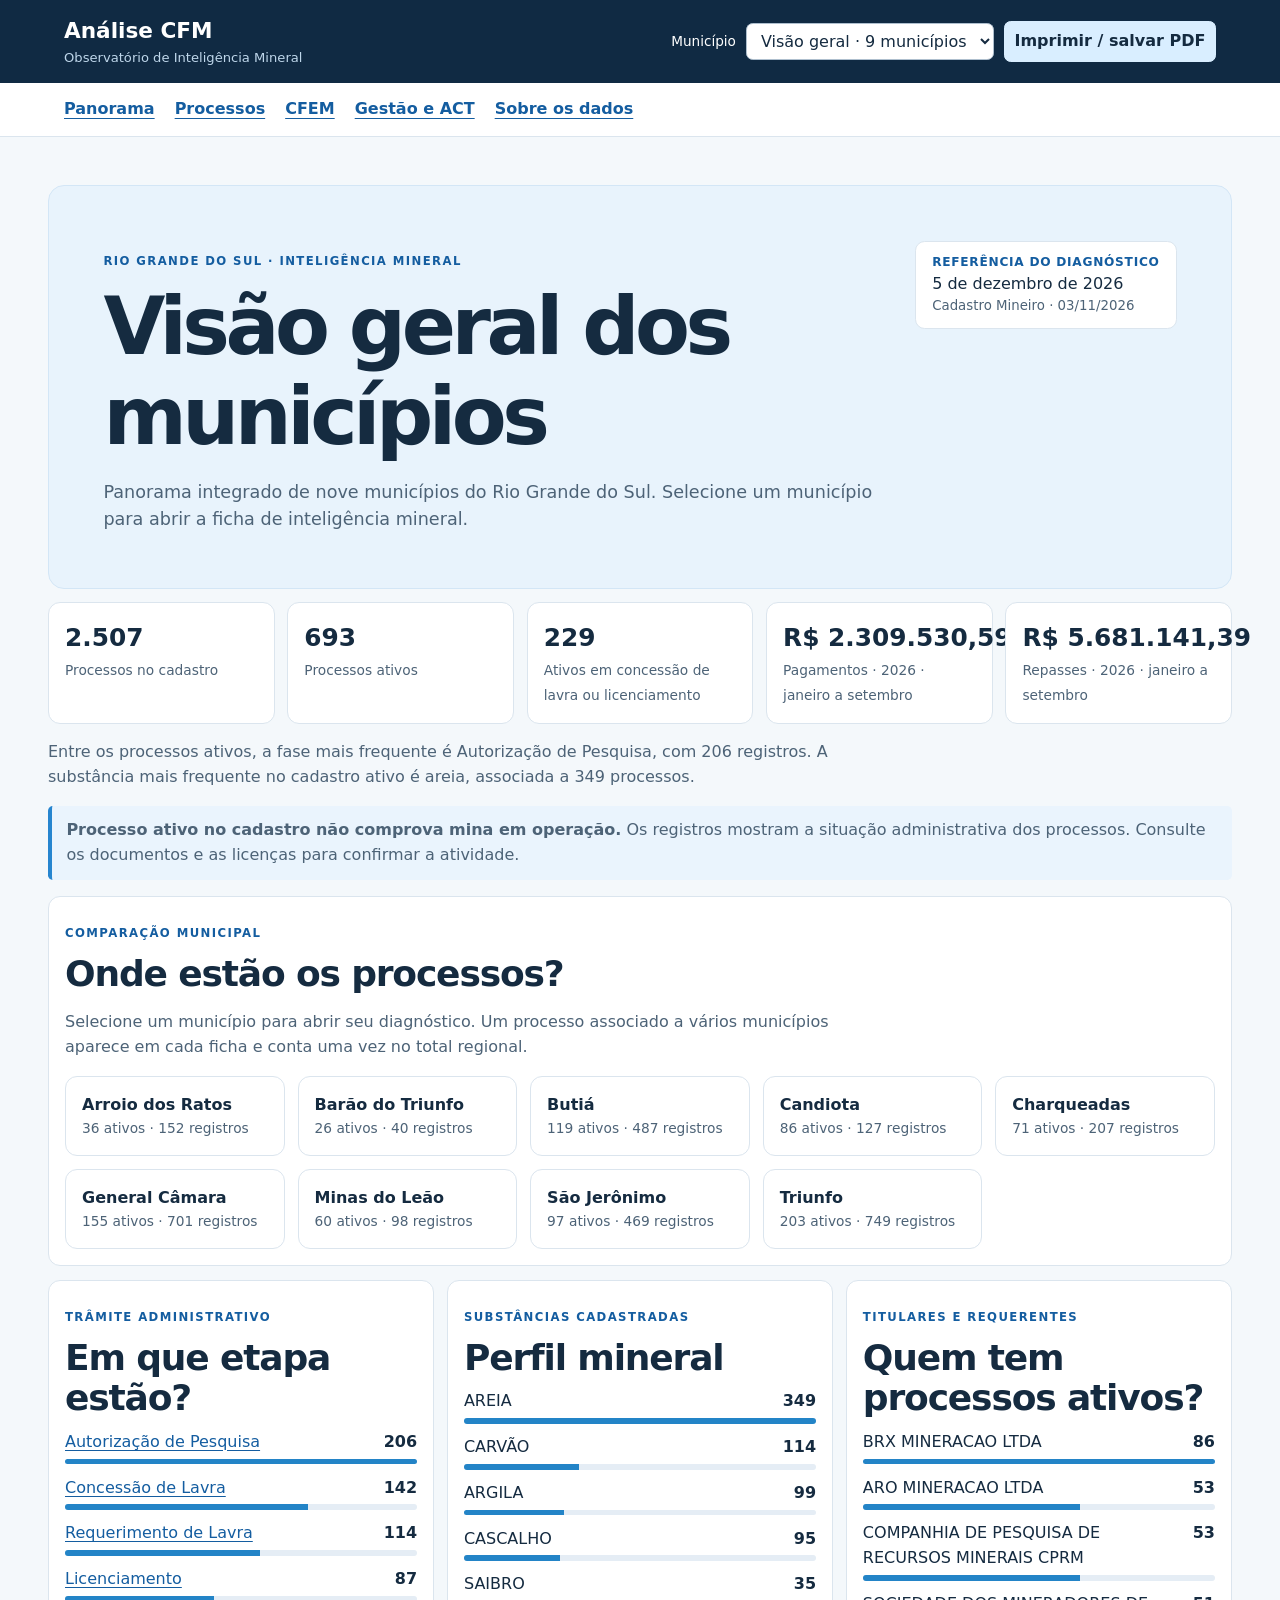
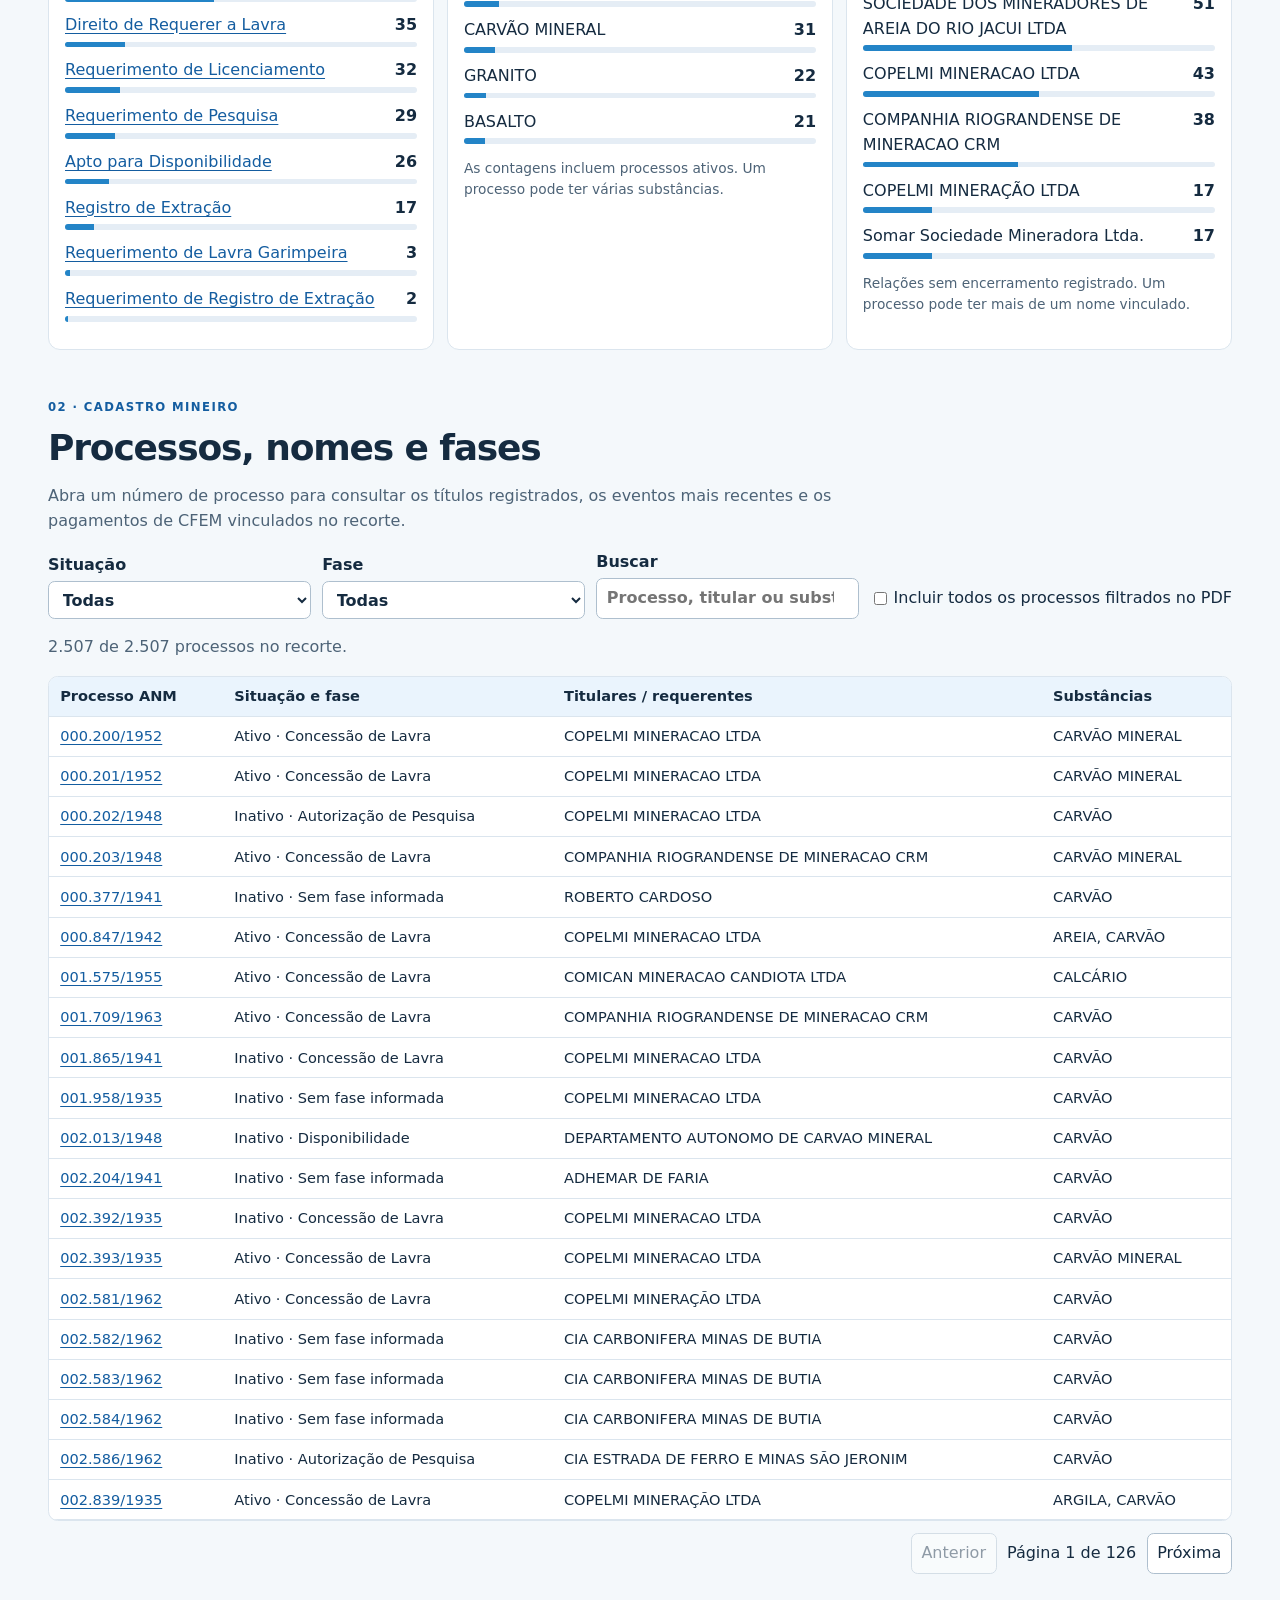
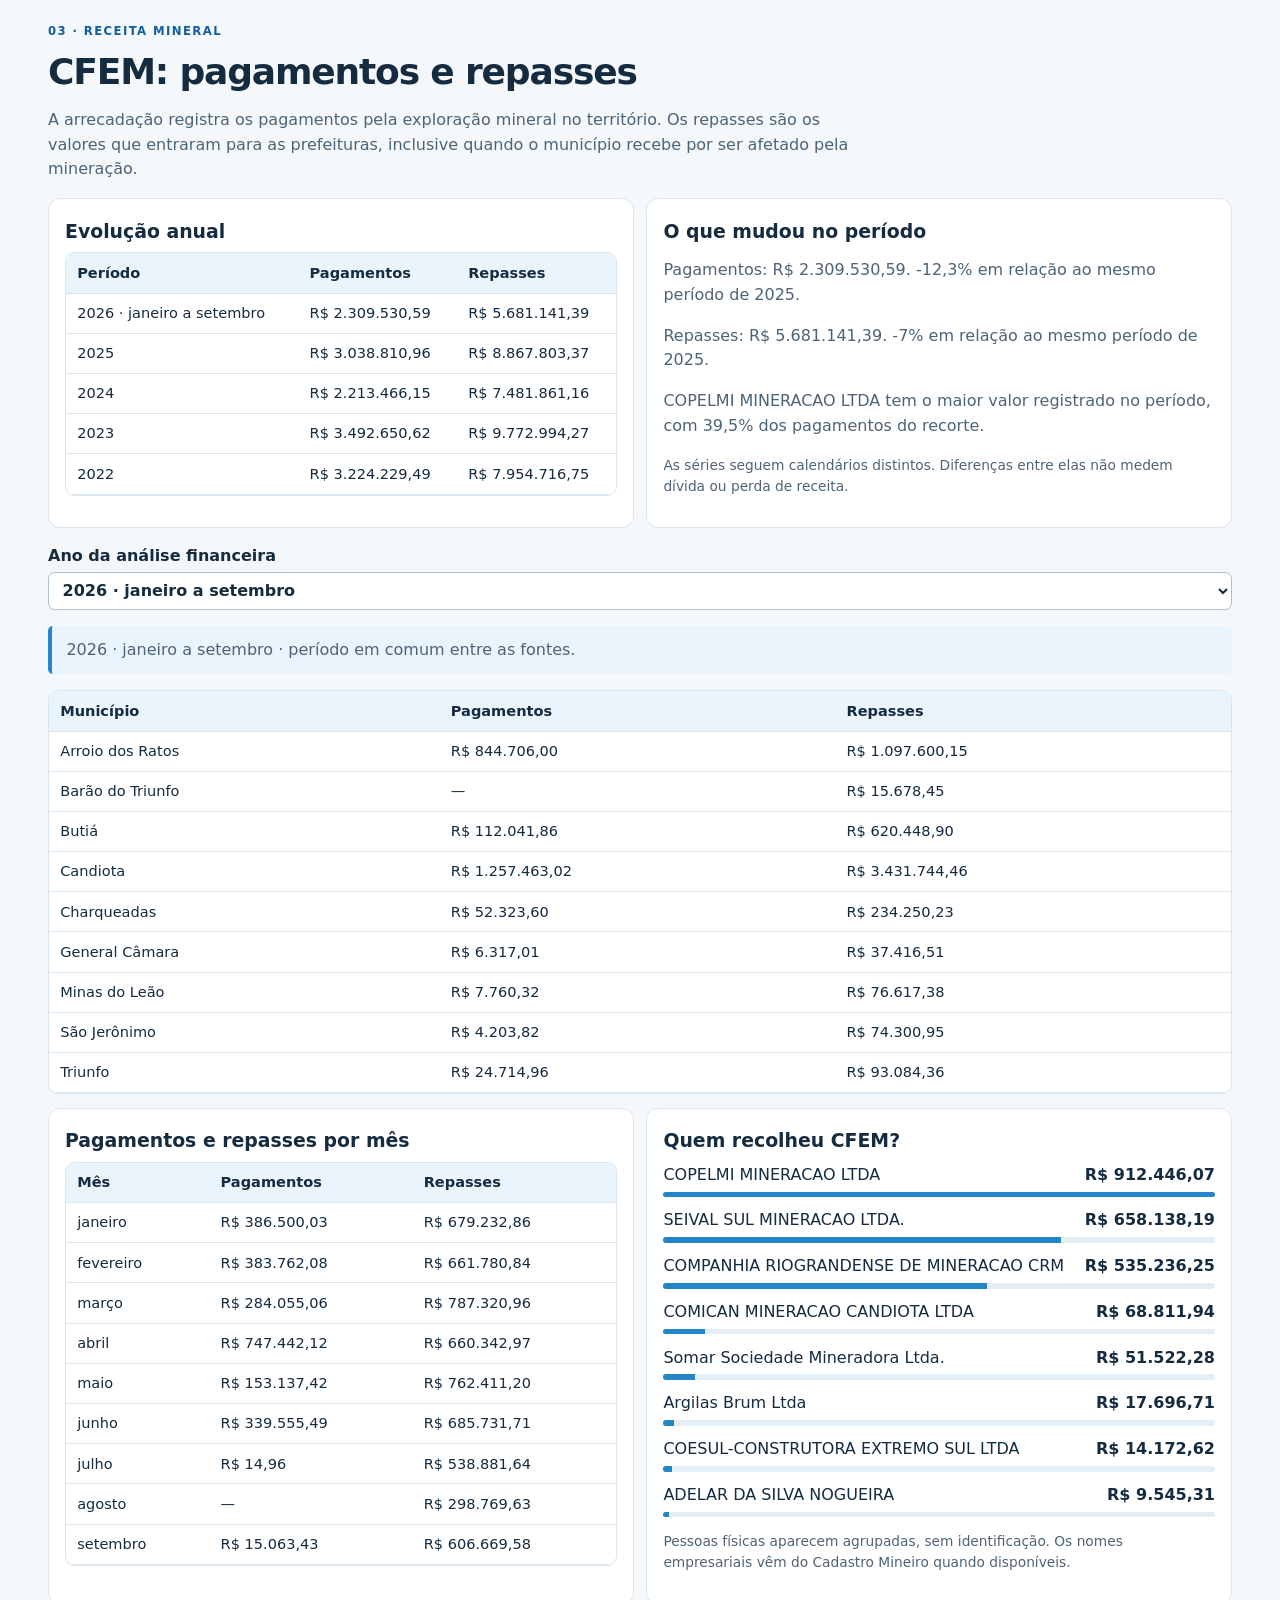
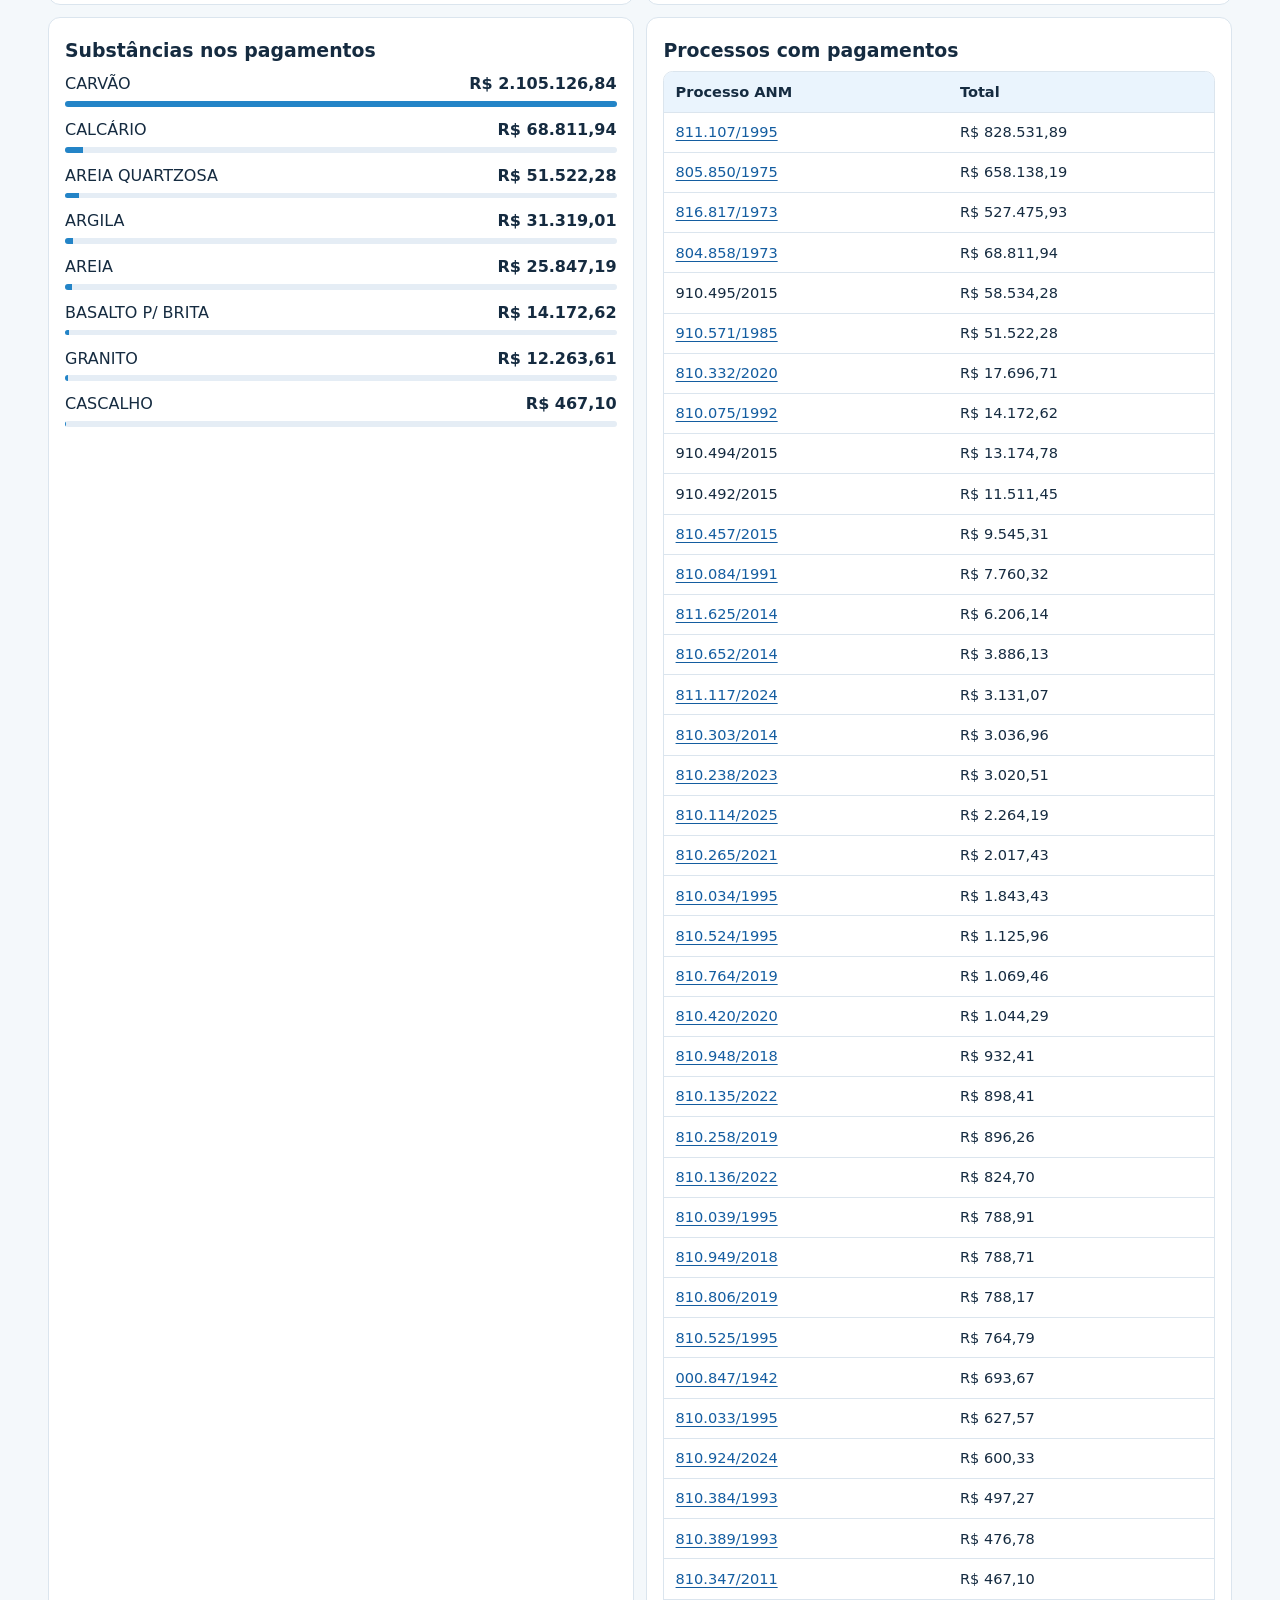
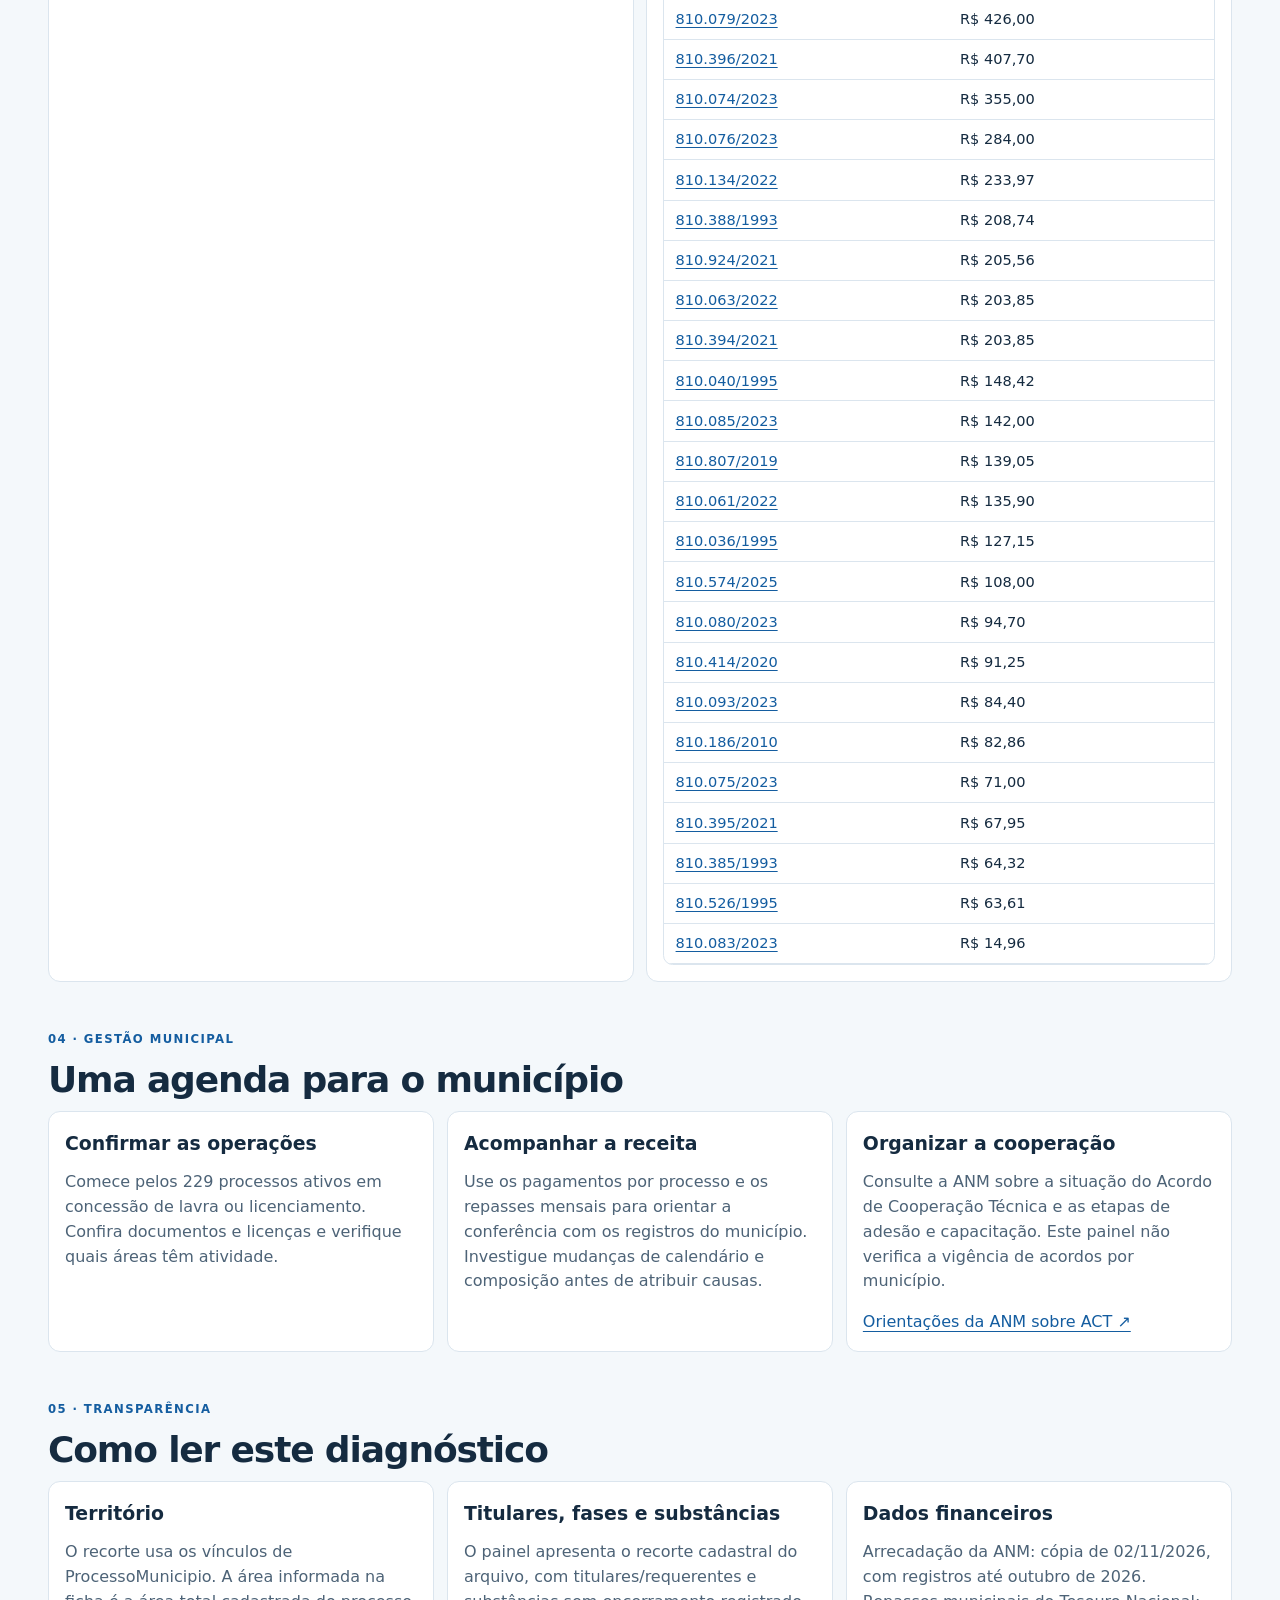
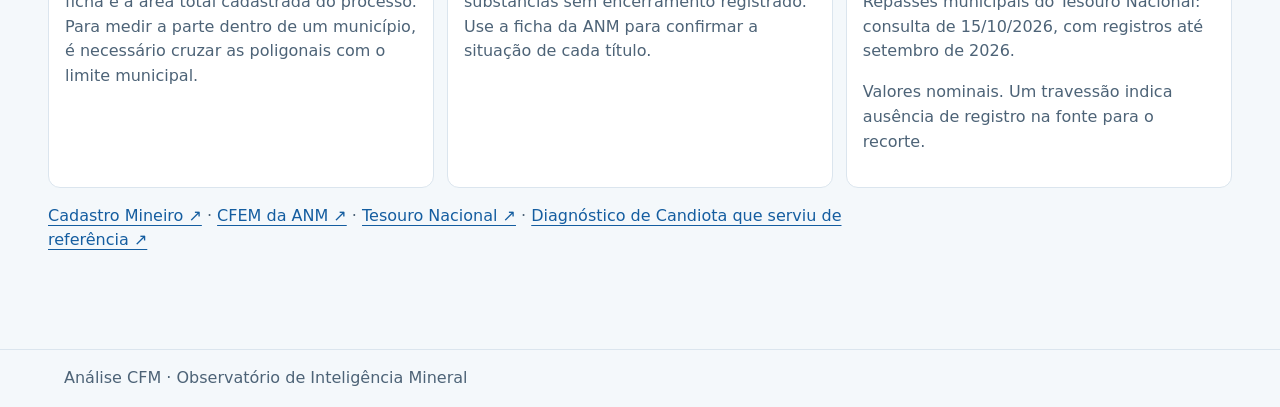
==== commit 9c6b5be5: "Transformar painel em observatório com diagnósticos municipais e PDF" ====
--- a/index.html
+++ b/index.html
@@ -3,66 +3,85 @@
 <head>
 <meta charset="utf-8">
 <meta name="viewport" content="width=device-width, initial-scale=1">
-<meta name="description" content="Painel de mineração e CFEM para nove municípios do Rio Grande do Sul.">
-<title>Análise CFM | Mineração municipal no RS</title>
+<meta name="description" content="Observatório de inteligência mineral para nove municípios do Rio Grande do Sul.">
+<title>Análise CFM · Observatório de Inteligência Mineral</title>
 <link rel="stylesheet" href="painel.css">
 <script defer src="dados.js"></script>
-<script defer src="receitas.js"></script>
+<script defer src="receitas.js"></script>
 <script defer src="painel.js"></script>
 </head>
 <body>
-<header><a href="./" class="brand">Análise <b>CFM</b></a><nav aria-label="Seções"><a href="#comparar">Comparar</a><a href="#processos">Processos</a><a href="#cfem">CFEM</a><a href="#fontes">Fontes</a></nav></header>
+<header>
+<a href="./" class="brand"><strong>Análise CFM</strong><span>Observatório de Inteligência Mineral</span></a>
+<div class="toolbar"><label for="scope">Município</label><select id="scope"></select><button id="print" type="button">Imprimir / salvar PDF</button></div>
+</header>
+<nav aria-label="Seções do diagnóstico"><a href="#panorama">Panorama</a><a href="#processos">Processos</a><a href="#cfem">CFEM</a><a href="#gestao">Gestão e ACT</a><a href="#fontes">Sobre os dados</a></nav>
 <main>
-<section class="hero">
-<p class="eyebrow">RIO GRANDE DO SUL · 9 MUNICÍPIOS</p>
-<h1>Mineração no território</h1>
-<p>Compare os registros da ANM e explore as fases e substâncias dos processos de cada município. Entenda a diferença entre arrecadação mineral e receita da prefeitura.</p>
-<a class="cta" href="#comparar">Explorar os municípios ↓</a>
-<a class="secondary" href="candiota.html">Diagnóstico original de Candiota ↗</a>
-</section>
-<section id="comparar">
-<p class="eyebrow">01 · VISÃO REGIONAL</p><h2>Onde estão os processos?</h2>
-<p>Selecione um município para ver seus registros. Um mesmo processo pode constar em mais de um município.</p>
-<div id="comparison" class="comparison"></div>
+<section id="panorama">
+<div class="hero">
+<div><p class="eyebrow">RIO GRANDE DO SUL · INTELIGÊNCIA MINERAL</p><h1 id="title">Visão geral dos municípios</h1><p id="lead"></p></div>
+<aside class="stamp"><b>Referência do diagnóstico</b><span id="today"></span><small id="snapshot"></small></aside>
+</div>
+<div id="metrics" class="stats"></div>
+<p id="overview-story"></p>
+<p class="note"><strong>Processo ativo no cadastro não comprova mina em operação.</strong> Os registros mostram a situação administrativa dos processos. Consulte os documentos e as licenças para confirmar a atividade.</p>
+<div id="regional" class="card"><p class="eyebrow">COMPARAÇÃO MUNICIPAL</p><h2>Onde estão os processos?</h2><p>Selecione um município para abrir seu diagnóstico. Um processo associado a vários municípios aparece em cada ficha e conta uma vez no total regional.</p><div id="comparison" class="comparison"></div></div>
+<div class="overview-grid">
+<article class="card"><p class="eyebrow">TRÂMITE ADMINISTRATIVO</p><h2>Em que etapa estão?</h2><div id="phases"></div></article>
+<article class="card"><p class="eyebrow">SUBSTÂNCIAS CADASTRADAS</p><h2>Perfil mineral</h2><div id="minerals"></div><p class="muted">As contagens incluem processos ativos. Um processo pode ter várias substâncias.</p></article>
+<article class="card"><p class="eyebrow">TITULARES E REQUERENTES</p><h2>Quem tem processos ativos?</h2><div id="holders"></div><p class="muted">Relações sem encerramento registrado. Um processo pode ter mais de um nome vinculado.</p></article>
+</div>
 </section>
 <section id="processos">
-<p class="eyebrow">02 · CADASTRO MINEIRO</p><h2 id="city-title">Processos minerários</h2>
+<p class="eyebrow">02 · CADASTRO MINEIRO</p><h2>Processos, nomes e fases</h2>
+<p>Abra um número de processo para consultar os títulos registrados, os eventos mais recentes e os pagamentos de CFEM vinculados no recorte.</p>
 <div class="controls">
-<label>Município<select id="city"></select></label>
 <label>Situação<select id="status"><option value="all">Todas</option><option value="S">Ativos</option><option value="N">Inativos</option></select></label>
 <label>Fase<select id="phase"></select></label>
-<label>Buscar<input id="search" type="search" placeholder="Processo ou substância"></label>
+<label>Buscar<input id="search" type="search" placeholder="Processo, titular ou substância"></label>
+<label class="check"><input id="print-full" type="checkbox"> Incluir todos os processos filtrados no PDF</label>
 </div>
-<div id="stats" class="stats" aria-live="polite"></div>
-<p class="note"><strong>Cadastro ativo não comprova operação.</strong> A fase indica a etapa administrativa. Consulte o processo na ANM para confirmar sua situação e seus documentos.</p>
-<div class="table-box"><table><thead><tr><th scope="col">Processo ANM</th><th scope="col">Situação</th><th scope="col">Fase</th><th scope="col">Substâncias sem fim de vigência registrado</th></tr></thead><tbody id="rows"></tbody></table></div>
+<p id="print-scope" class="print-only"></p>
+<p id="process-count" aria-live="polite"></p>
+<div class="table-box"><table><thead><tr><th scope="col">Processo ANM</th><th scope="col">Situação e fase</th><th scope="col">Titulares / requerentes</th><th scope="col">Substâncias</th></tr></thead><tbody id="rows"></tbody></table></div>
 <div class="pager"><button id="previous">Anterior</button><span id="page" aria-live="polite"></span><button id="next">Próxima</button></div>
 </section>
 <section id="cfem">
-<p class="eyebrow">03 · RECEITA MINERAL</p><h2>Como ler a CFEM</h2>
-<p>A Compensação Financeira pela Exploração de Recursos Minerais é paga pelas empresas e distribuída entre os beneficiários.</p>
-<div class="explainer">
-<article><h3>Arrecadação</h3><p>Pagamentos vinculados à exploração mineral no município.</p></article>
-<article><h3>Distribuição</h3><p>Repasses ao município, inclusive quando ele recebe por ser afetado pela atividade mineral.</p></article>
+<p class="eyebrow">03 · RECEITA MINERAL</p><h2>CFEM: pagamentos e repasses</h2>
+<p>A arrecadação registra os pagamentos pela exploração mineral no território. Os repasses são os valores que entraram para as prefeituras, inclusive quando o município recebe por ser afetado pela mineração.</p>
+<div class="overview-grid finance-grid">
+<article class="card"><h3>Evolução anual</h3><div id="finance-history"></div></article>
+<article class="card"><h3>O que mudou no período</h3><div id="finance-story"></div><p class="muted">As séries seguem calendários distintos. Diferenças entre elas não medem dívida ou perda de receita.</p></article>
 </div>
-<div class="controls">
-<label>Ano da comparação<select id="finance-year"></select></label>
+<div class="controls"><label>Ano da análise financeira<select id="finance-year"></select></label></div>
+<p id="finance-period" class="note"></p>
+<div id="finance-comparison"></div>
+<div class="overview-grid finance-grid">
+<article class="card"><h3>Pagamentos e repasses por mês</h3><div id="finance-monthly"></div></article>
+<article class="card"><h3>Quem recolheu CFEM?</h3><div id="payers"></div><p class="muted">Pessoas físicas aparecem agrupadas, sem identificação. Os nomes empresariais vêm do Cadastro Mineiro quando disponíveis.</p></article>
+<article class="card"><h3>Substâncias nos pagamentos</h3><div id="paid-minerals"></div></article>
+<article class="card"><h3>Processos com pagamentos</h3><div id="paid-processes"></div></article>
 </div>
-<p id="finance-period" class="note"></p>
-<div class="table-box"><table><caption>Comparação entre municípios</caption><thead><tr><th scope="col">Município</th><th scope="col">Arrecadação · ANM</th><th scope="col">Repasses · Tesouro</th></tr></thead><tbody id="finance-rows"></tbody></table></div>
-<div class="controls"><label>Município da série histórica<select id="finance-city"></select></label></div>
-<div class="table-box"><table><caption>Série anual por município</caption><thead><tr><th scope="col">Período</th><th scope="col">Arrecadação · ANM</th><th scope="col">Repasses · Tesouro</th></tr></thead><tbody id="finance-history"></tbody></table></div>
-<p>Valores nominais. O travessão indica ausência de registros no recorte. As duas fontes têm calendários próprios e os valores não servem para estimar dívida ou perda de receita por subtração.</p>
-<p><a href="https://www.gov.br/anm/pt-br/assuntos/acesso-a-sistemas/portal-sigmine/destaques-sigmine/painel-interativo-da-cfem">Consultar o painel oficial de CFEM ↗</a> · <a href="candiota.html#cfem">Ver o detalhamento original de Candiota ↗</a></p>
+</section>
+<section id="gestao">
+<p class="eyebrow">04 · GESTÃO MUNICIPAL</p><h2>Uma agenda para o município</h2>
+<div class="overview-grid">
+<article class="card"><h3>Confirmar as operações</h3><p id="agenda-mineral"></p></article>
+<article class="card"><h3>Acompanhar a receita</h3><p>Use os pagamentos por processo e os repasses mensais para orientar a conferência com os registros do município. Investigue mudanças de calendário e composição antes de atribuir causas.</p></article>
+<article class="card"><h3>Organizar a cooperação</h3><p>Consulte a ANM sobre a situação do Acordo de Cooperação Técnica e as etapas de adesão e capacitação. Este painel não verifica a vigência de acordos por município.</p><a href="https://www.gov.br/anm/pt-br/acesso-a-informacao/convenios-e-transferencias/acordo-de-cooperacao-tecnica-act">Orientações da ANM sobre ACT ↗</a></article>
+</div>
 </section>
 <section id="fontes">
-<p class="eyebrow">04 · METODOLOGIA</p><h2>Fontes e critérios</h2>
-<p>O recorte usa os códigos municipais do Cadastro Mineiro. Cada processo é contado uma vez por município. A presença no cadastro não mede a área ocupada nem comprova produção. As substâncias exibidas são aquelas sem data de fim de vigência no arquivo.</p>
-<p id="snapshot"></p><p>A série financeira reúne os pagamentos do arquivo de arrecadação da ANM consultado em 02/11/2026 e os repasses municipais da rubrica Royalties – CFEM do Tesouro Nacional. Em 2026, a ANM tem registros até outubro e o Tesouro até setembro nas cópias usadas. O painel compara as duas séries até setembro.</p><p><a href="https://dadosabertos.anm.gov.br/CFEM/">Arquivos de CFEM da ANM ↗</a> · <a href="https://sisweb.tesouro.gov.br/apex/f?p=2600:1">Transferências do Tesouro Nacional ↗</a></p>
-<p><a href="https://www.gov.br/anm/pt-br/assuntos/acesso-a-sistemas/cadastro-mineiro">Cadastro Mineiro da ANM ↗</a> · <a href="https://github.com/alexandrerodrigues2311/candiota_rs">Projeto original ↗</a></p>
+<p class="eyebrow">05 · TRANSPARÊNCIA</p><h2>Como ler este diagnóstico</h2>
+<div class="overview-grid">
+<article class="card"><h3>Território</h3><p>O recorte usa os vínculos de ProcessoMunicipio. A área informada na ficha é a área total cadastrada do processo. Para medir a parte dentro de um município, é necessário cruzar as poligonais com o limite municipal.</p></article>
+<article class="card"><h3>Titulares, fases e substâncias</h3><p>O painel apresenta o recorte cadastral do arquivo, com titulares/requerentes e substâncias sem encerramento registrado. Use a ficha da ANM para confirmar a situação de cada título.</p></article>
+<article class="card"><h3>Dados financeiros</h3><p id="financial-source"></p><p>Valores nominais. Um travessão indica ausência de registro na fonte para o recorte.</p></article>
+</div>
+<p><a href="https://www.gov.br/anm/pt-br/assuntos/acesso-a-sistemas/cadastro-mineiro">Cadastro Mineiro ↗</a> · <a href="https://dadosabertos.anm.gov.br/CFEM/">CFEM da ANM ↗</a> · <a href="https://sisweb.tesouro.gov.br/apex/f?p=2600:1">Tesouro Nacional ↗</a> · <a href="candiota.html">Diagnóstico de Candiota que serviu de referência ↗</a></p>
 </section>
 </main>
-<footer>Análise CFM · Consulta municipal de mineração</footer>
+<dialog id="detail" aria-labelledby="detail-title"><form method="dialog"><button aria-label="Fechar ficha">Fechar</button></form><div id="detail-content"></div></dialog>
+<footer>Análise CFM · Observatório de Inteligência Mineral</footer>
 </body>
-</html>
-
+</html>
--- a/painel.css
+++ b/painel.css
@@ -1,10 +1,21 @@
-:root{color-scheme:light;--ink:#162c32;--muted:#506268;--accent:#176756;--line:#d9e5e1;--mint:#e8f4ef}
-*{box-sizing:border-box}html{scroll-behavior:smooth}body{margin:0;background:#f7faf9;color:var(--ink);font:16px/1.55 system-ui,sans-serif}
-header{background:#fff;border-bottom:1px solid var(--line);padding:1rem max(5vw,1rem);display:flex;justify-content:space-between;align-items:center;gap:.7rem;flex-wrap:wrap}
-a{color:var(--accent);text-underline-offset:.2em}nav{display:flex;gap:clamp(.55rem,2vw,1.6rem);flex-wrap:wrap}.brand{font-size:1.25rem;text-decoration:none;color:var(--ink)}.brand b{color:var(--accent)}
-main{max-width:1200px;margin:auto;padding:1.5rem clamp(1rem,4vw,3rem)}section{margin:0 0 3rem}p{max-width:75ch;color:var(--muted)}h1,h2,h3{line-height:1.13;margin:.4rem 0 .8rem}h1{font-size:clamp(2.6rem,7vw,5.5rem);letter-spacing:-.06em}h2{font-size:clamp(1.7rem,4vw,2.7rem);letter-spacing:-.035em}
-.hero{border-radius:1.3rem;background:#123b37;color:white;padding:clamp(1.4rem,6vw,4.5rem)}.hero p{color:#dcf3ea}.hero .secondary{display:inline-block;color:white;margin:.7rem 0 .2rem 1rem}.eyebrow{color:var(--accent);font-size:.77rem;font-weight:800;letter-spacing:.13em}.cta{display:inline-block;background:#cdf2df;color:#133f35;padding:.75rem 1rem;border-radius:.55rem;text-decoration:none;font-weight:750}
-.comparison,.stats,.explainer{display:grid;grid-template-columns:repeat(auto-fit,minmax(min(100%,230px),1fr));gap:.75rem}.comparison button,.stats article,.explainer article{background:white;border:1px solid var(--line);border-radius:.65rem;padding:1rem;text-align:left}.comparison button[aria-pressed=true]{border:2px solid var(--accent);background:var(--mint)}.comparison strong,.stats strong{display:block;font-size:1.4rem}.bar{background:var(--line);border-radius:20px;height:.4rem;margin-top:.75rem;overflow:hidden}.bar i{display:block;height:100%;background:var(--accent)}
-.controls{display:flex;flex-wrap:wrap;gap:.65rem;margin:1.25rem 0}.controls label{display:grid;gap:.25rem;flex:1 1 180px;min-width:0;font-weight:650}.controls select,.controls input,button{font:inherit;color:var(--ink);background:white;border:1px solid #9db6ae;border-radius:.4rem;padding:.55rem;min-width:0}button{cursor:pointer}button:disabled{opacity:.45;cursor:default}:focus-visible{outline:3px solid #247f69;outline-offset:3px}
-.note{max-width:none;background:var(--mint);padding:.8rem 1rem;border-radius:.4rem}.table-box{overflow:auto;border:1px solid var(--line);border-radius:.65rem;background:white}table{border-collapse:collapse;width:100%;min-width:570px}td,th{padding:.6rem .85rem;text-align:left;border-bottom:1px solid var(--line)}th{background:var(--mint)}td:first-child{white-space:nowrap}.pager{display:flex;gap:.75rem;align-items:center;justify-content:flex-end;margin-top:.8rem}footer{border-top:1px solid var(--line);padding:1rem 5vw;color:var(--muted)}
-caption{text-align:left;font-weight:750;padding:.85rem}tbody th{background:white;font-weight:650}#cfem .table-box{margin-bottom:.85rem}#cfem td{font-variant-numeric:tabular-nums}
+:root{color-scheme:light;--ink:#152b40;--muted:#4d6377;--accent:#145da0;--line:#dbe5ee;--blue:#eaf4fd;--paper:#f4f8fb}
+*{box-sizing:border-box}html{scroll-behavior:smooth}body{margin:0;background:var(--paper);color:var(--ink);font:16px/1.55 system-ui,sans-serif}
+[hidden]{display:none!important}a{color:var(--accent);text-underline-offset:.22em}header,nav{padding:.9rem max(5vw,1rem);display:flex;align-items:center;gap:.8rem 1.25rem;flex-wrap:wrap;background:#102a43;color:white}header{justify-content:space-between}nav{background:white;border-bottom:1px solid var(--line)}nav a{font-weight:650}.brand{text-decoration:none;color:white}.brand strong,.brand span{display:block}.brand strong{font-size:1.35rem}.brand span{color:#bed6ea;font-size:.82rem}.toolbar{display:flex;align-items:center;gap:.65rem;flex-wrap:wrap}.toolbar label{font-size:.85rem}.toolbar button{background:#d9eeff;border-color:#d9eeff;font-weight:750}
+main{max-width:1370px;margin:auto;padding:clamp(1rem,4vw,3rem)}section{margin:0 0 3rem;scroll-margin-top:1rem}p{max-width:80ch;color:var(--muted)}h1,h2,h3{line-height:1.12;margin:.35rem 0 .65rem}h1{font-size:clamp(2.4rem,6.5vw,5rem);letter-spacing:-.056em}h2{font-size:clamp(1.35rem,3vw,2.25rem);letter-spacing:-.032em}h3{font-size:1.18rem}
+.hero{display:flex;gap:1rem 2rem;align-items:flex-start;justify-content:space-between;flex-wrap:wrap;padding:clamp(1.1rem,4.4vw,3.4rem);background:#e8f3fc;border-radius:1rem;border:1px solid #d3e6f6}.hero>div{flex:1 1 410px}.hero p:last-child{font-size:1.1rem;margin-bottom:0}.stamp{background:#fff;border:1px solid var(--line);padding:.7rem 1rem;border-radius:.6rem}.stamp>*{display:block}.stamp b{font-size:.76rem;color:var(--accent);text-transform:uppercase;letter-spacing:.06em}.stamp small{color:var(--muted)}
+.eyebrow{color:var(--accent);font-size:.73rem;font-weight:800;letter-spacing:.12em}.stats,.comparison,.overview-grid{display:grid;gap:.8rem;grid-template-columns:repeat(auto-fit,minmax(min(100%,200px),1fr))}.stats{margin:.85rem 0}.overview-grid{grid-template-columns:repeat(auto-fit,minmax(min(100%,270px),1fr))}.finance-grid{grid-template-columns:repeat(auto-fit,minmax(min(100%,420px),1fr))}.stats article,.comparison button,.card{background:white;border:1px solid var(--line);border-radius:.75rem;padding:1rem;text-align:left;min-width:0}.stats strong,.comparison span{display:block}.stats strong{font-size:clamp(1rem,2vw,1.55rem)}.stats span,.comparison span,.muted{color:var(--muted);font-size:.86rem}.comparison button:hover{background:var(--blue)}#regional{margin-bottom:.85rem}
+.bar-row{display:grid;grid-template-columns:minmax(0,1fr) auto;column-gap:.55rem;align-items:start;margin:.7rem 0}.bar-row span,.bar-row button{overflow-wrap:anywhere}.bar-row button,.process-link{padding:0;border:0;background:none;color:var(--accent);text-align:left;text-decoration:underline;text-underline-offset:.18em}.bar-track{grid-column:1/-1;height:.36rem;margin-top:.25rem;background:#e5edf5;border-radius:1rem;overflow:hidden}.bar-track i{display:block;height:100%;background:#2384c7}
+.controls{display:flex;align-items:end;flex-wrap:wrap;gap:.7rem;margin:1rem 0}.controls label{display:grid;gap:.2rem;flex:1 1 185px;min-width:0;font-weight:650}.controls .check{display:flex;align-items:center;flex:0 1 auto;font-weight:400;padding:.5rem 0}select,input,button{font:inherit;color:var(--ink);background:white;border:1px solid #aebfce;border-radius:.42rem;padding:.45rem .6rem;min-width:0}button{cursor:pointer}button:disabled{opacity:.45;cursor:default}:focus-visible{outline:3px solid #2685cf;outline-offset:3px}
+.note{max-width:none;background:var(--blue);padding:.75rem .9rem;border-left:4px solid #2685cf;border-radius:.3rem}.table-box{overflow:auto;border:1px solid var(--line);border-radius:.6rem;background:white}table{border-collapse:collapse;width:100%;font-size:.91rem}td,th{padding:.52rem .7rem;text-align:left;border-bottom:1px solid var(--line);vertical-align:top}th{background:var(--blue)}td:first-child{white-space:nowrap}#processos table{min-width:620px}#finance-comparison{margin-bottom:.85rem}.pager{display:flex;gap:.65rem;align-items:center;justify-content:flex-end;margin-top:.7rem}footer{border-top:1px solid var(--line);padding:1rem 5vw;color:var(--muted)}
+dialog{max-width:min(850px,95vw);width:100%;max-height:90vh;border:1px solid var(--line);border-radius:.75rem;color:var(--ink);padding:1.2rem}dialog::backdrop{background:#102a4399}dialog form{display:flex;justify-content:flex-end}dialog .table-box{margin-bottom:1rem}.print-only{display:none}
+@media(max-width:520px){.toolbar{width:100%}.toolbar select{max-width:100%}td,th{padding:.38rem .45rem}}
+@page{size:A4;margin:13mm}
+@media print{
+ html{scroll-behavior:auto}body{background:white;color:#101e2a;font-size:9.5pt}
+ header{display:block;background:white;color:var(--ink);padding:0 0 8pt;border-bottom:1px solid var(--line)}.brand,.brand span{color:var(--ink)}
+ nav,.toolbar,.controls,.pager,dialog{display:none!important}main{max-width:none;padding:0}section{margin:13pt 0}
+ h1{font-size:28pt}h2{font-size:16pt}h3{font-size:12pt}h1,h2,h3{break-after:avoid}
+ .hero{padding:12pt}.hero>div{flex-basis:340pt}.stamp{padding:5pt}.stats{grid-template-columns:repeat(3,1fr)}.stats strong{font-size:12pt}.overview-grid{grid-template-columns:repeat(2,minmax(0,1fr))}.finance-grid{grid-template-columns:1fr}.comparison{grid-template-columns:repeat(3,1fr)}
+ .card,.stats article,.comparison button{padding:7pt}.card,.bar-row,tr{break-inside:avoid}#processos .table-box{overflow:visible}#processos table{min-width:0}table{font-size:8pt}td,th{padding:4pt;overflow-wrap:anywhere}thead{display:table-header-group}
+ .print-only{display:block}.process-link,.bar-row button{color:inherit;text-decoration:none}footer{padding:7pt 0}
+}
